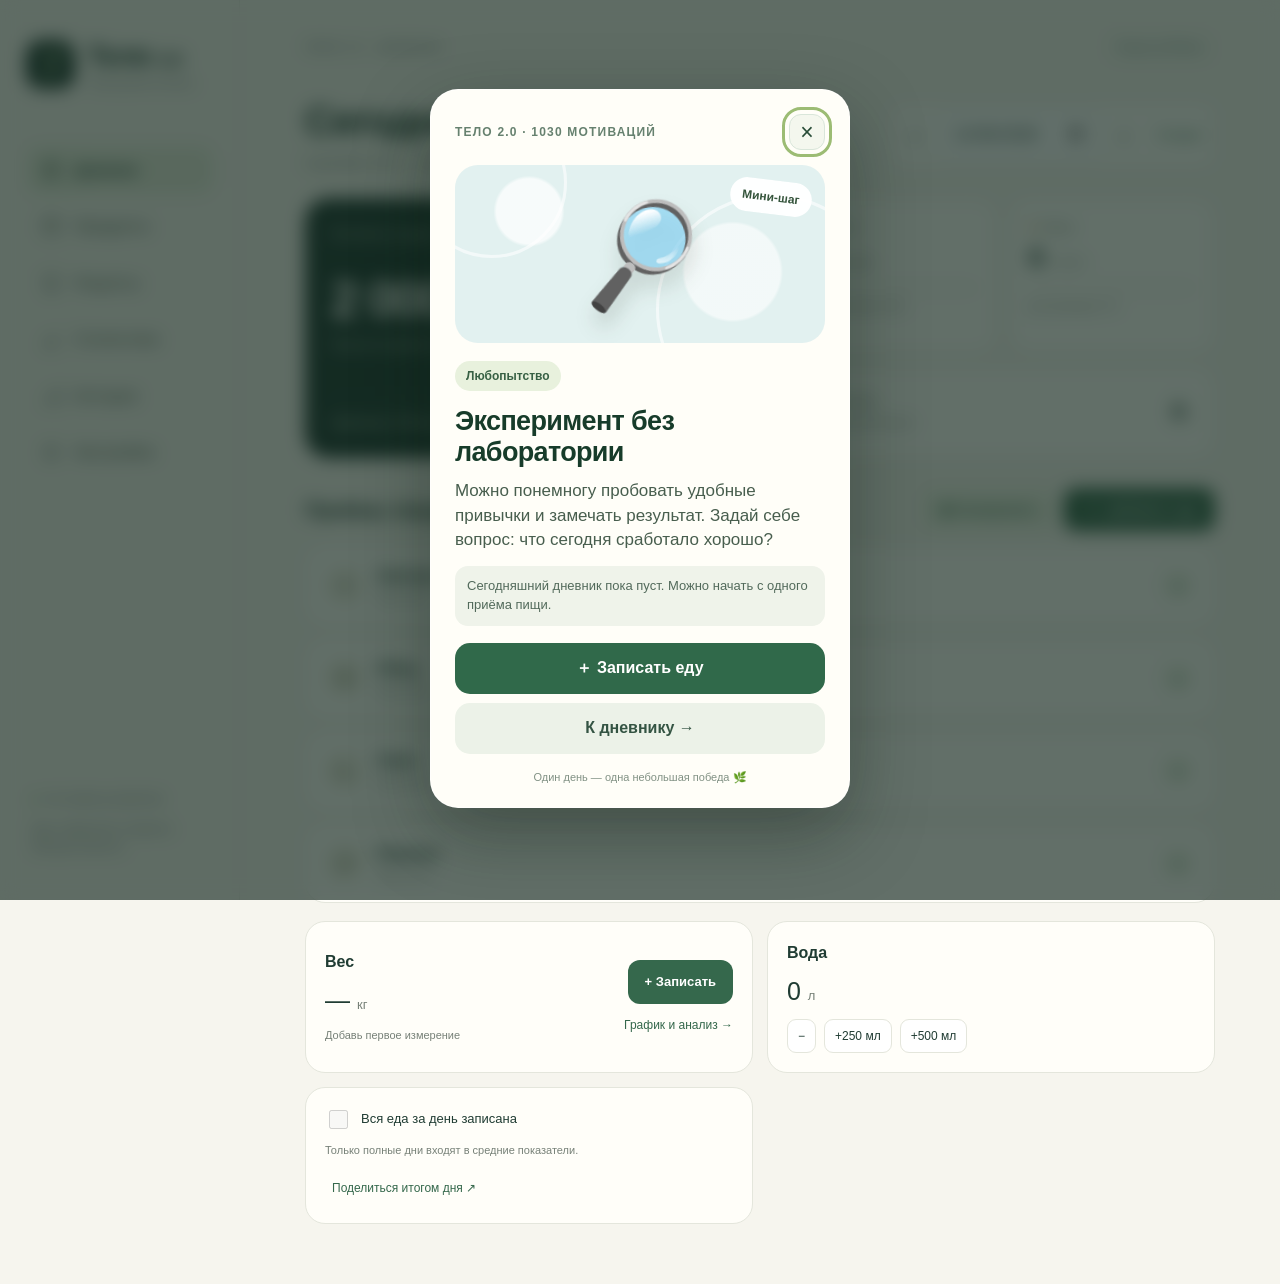
==== index.html @ 4a73838b "Telo: 1030 rotating motivational cards, persistent non-repeating shuffle, quick diary actions" ====
<!doctype html><html lang="ru"><head><meta charset="utf-8"><meta http-equiv="Content-Security-Policy" content="default-src 'self'; script-src 'self' 'unsafe-inline'; style-src 'self' 'unsafe-inline'; img-src 'self' data: blob:; connect-src 'self' https://world.openfoodfacts.org https://ru.openfoodfacts.org; form-action 'none'; media-src 'self' blob: mediastream:; worker-src 'self'; base-uri 'self'"><meta name="viewport" content="width=device-width,initial-scale=1,viewport-fit=cover"><meta name="apple-mobile-web-app-capable" content="yes"><meta name="apple-mobile-web-app-status-bar-style" content="default"><meta name="apple-mobile-web-app-title" content="Тело 2.0"><link rel="manifest" href="manifest.webmanifest"><meta name="theme-color" content="#f6f5ee"><meta name="description" content="Личный дневник питания: еда, калории и БЖУ. Данные хранятся на устройстве."><link rel="apple-touch-icon" href="icon-192.png"><link rel="icon" href="favicon.png"><style>:root{--bg:#f6f5ee;--paper:#fffef9;--ink:#203c33;--muted:#778178;--line:#e4e6dc;--green:#35684c;--lime:#d9edb3;--orange:#c38a49;--blue:#6697a5;--radius:24px}*{box-sizing:border-box}body{margin:0;background:var(--bg);color:var(--ink);font:15px/1.5 -apple-system,BlinkMacSystemFont,"Segoe UI",sans-serif;-webkit-font-smoothing:antialiased}button,input,select,textarea{font:inherit}button,a,input,select,textarea{-webkit-tap-highlight-color:transparent}button{cursor:pointer}button:disabled{opacity:.5;cursor:wait}button:focus-visible,a:focus-visible{outline:3px solid #9cbc74;outline-offset:4px}button{color:inherit}a{color:inherit}h1,h2,h3,p{margin:0}h1{font-size:40px;line-height:1.15;font-weight:650;letter-spacing:-1.5px}h2{font-size:23px;letter-spacing:-.5px}h3{font-size:16px;font-weight:600}.shell{max-width:1440px;margin:auto;display:grid;grid-template-columns:240px 1fr;min-height:100dvh}.sidebar{padding:40px 26px;position:sticky;top:0;height:100dvh;border-right:1px solid var(--line);display:flex;flex-direction:column}.brand{display:flex;gap:12px;text-decoration:none;font-size:29px;line-height:1.15;font-weight:700;letter-spacing:-1px;align-items:center}.brand-mark{height:49px;width:49px;background:var(--ink);color:var(--lime);border-radius:16px;display:grid;place-items:center;font:italic 38px Georgia}.brand-sub{display:block;font-size:10px;font-weight:400;letter-spacing:.2px;color:var(--muted);margin-top:5px}nav{display:flex;flex-direction:column;gap:8px;margin-top:56px}nav a{display:flex;align-items:center;gap:13px;padding:13px 15px;border-radius:13px;text-decoration:none;color:#69766a;font-weight:550}nav a.active{background:#e4ebd9;color:var(--ink)}svg{height:21px;width:21px;flex:none;fill:none;stroke:currentColor;stroke-width:1.7;stroke-linecap:round;stroke-linejoin:round}.side-note{margin-top:auto;color:var(--muted);font-size:12px;padding:24px 6px 4px}.side-note p{margin-top:12px}.local-dot{display:inline-block;width:6px;height:6px;background:#7ba263;border-radius:50%;margin-right:5px}main{padding:32px 48px 60px;min-width:0}.top{display:flex;justify-content:space-between;align-items:center;margin-bottom:35px}.eyebrow{font-size:10px;font-weight:700;letter-spacing:2px;color:var(--muted)}.pill{font-size:11px;border:1px solid #dce2d5;border-radius:20px;padding:6px 11px;color:var(--green)}.title-row{display:flex;justify-content:space-between;gap:20px;align-items:center;margin-bottom:26px}.subtitle{color:var(--muted);font-size:13px;margin-top:9px}.date-nav{display:flex;align-items:center;gap:6px;background:var(--paper);padding:5px;border:1px solid var(--line);border-radius:13px}.date-nav input{width:126px;border:0;background:none;padding:8px 0;font-size:13px;min-height:35px}.icon-button{border:0;background:none;height:38px;min-width:38px;border-radius:12px;display:inline-grid;place-items:center;font-size:25px}.icon-button:hover{background:#e9eddf}.dashboard{display:grid;grid-template-columns:1.1fr 1fr;gap:18px}.energy{border-radius:var(--radius);background:var(--ink);color:var(--paper);padding:26px;position:relative;overflow:hidden;min-height:260px;display:flex;flex-direction:column;justify-content:space-between}.energy-label{font-size:13px;color:#c6d3c0}.energy-inner{display:flex;align-items:center;justify-content:space-between;gap:12px}.energy-number{font-size:44px;letter-spacing:-2px;line-height:1.15;font-weight:600}.energy-number small{font-size:14px;letter-spacing:0;color:#c6d3c0}.energy-caption{font-size:12px;color:#c6d3c0;margin-top:7px}.ring{border-radius:50%;background:conic-gradient(var(--lime) var(--progress),#3d574a 0);width:122px;height:122px;display:grid;place-items:center;flex:none}.ring-inner{border-radius:50%;height:104px;width:104px;background:var(--ink);display:grid;place-content:center;text-align:center}.ring strong{font-size:24px;font-weight:500;letter-spacing:-1px}.ring small{font-size:10px;color:#c6d3c0}.energy-foot{border-top:1px solid #486051;padding-top:14px;margin-top:17px;font-size:12px;display:flex;justify-content:space-between;gap:10px;color:#dce6d2}.macros{display:grid;grid-template-columns:1fr 1fr;gap:12px}.macro{padding:19px 19px 15px;border:1px solid var(--line);background:var(--paper);border-radius:20px;min-width:0}.macro-label{display:flex;align-items:center;gap:7px;font-size:12px;color:var(--muted)}.dot{width:6px;height:6px;background:var(--green);border-radius:50%;display:inline-block}.fat .dot{background:var(--orange)}.carbs .dot{background:var(--blue)}.macro strong{font-size:28px;font-weight:550;line-height:1.6;letter-spacing:-1px}.macro strong small{font-size:13px;font-weight:400;letter-spacing:0;color:var(--muted)}.bar{height:4px;background:#eceee4;border-radius:6px;overflow:hidden;margin:5px 0 8px}.bar i{display:block;height:100%;background:var(--green);border-radius:6px}.fat .bar i{background:var(--orange)}.micro{font-size:11px;color:var(--muted);line-height:1.5}.carbs{display:flex;justify-content:space-between;align-items:center;grid-column:1/-1;padding:13px 20px}.carbs strong{font-size:23px}.section-head{display:flex;justify-content:space-between;align-items:center;gap:12px;margin:30px 0 14px}.section-head h2{font-size:21px}.primary,.secondary,.danger{border:0;border-radius:12px;padding:11px 17px;font-size:13px;min-height:44px;font-weight:600;display:inline-flex;align-items:center;justify-content:center;gap:7px;text-decoration:none}.primary{background:var(--green);color:white}.primary:hover{background:#285339}.secondary{background:#eaf0e0;color:var(--green)}.danger{background:#f9e7df;color:#954f3b}.text-button{background:none;border:0;color:var(--green);font-size:12px;padding:7px}.meals{display:grid;gap:12px}.meal{border:1px solid var(--line);background:var(--paper);border-radius:20px;overflow:hidden}.meal-head{display:flex;align-items:center;gap:13px;padding:18px 20px}.meal-icon{width:37px;height:37px;display:grid;place-items:center;background:#f1f0e5;border-radius:13px;color:#8a8d70}.meal-head p{font-size:11px;color:var(--muted);margin-top:2px}.meal-head .grow{flex:1}.meal-kcal{font-size:16px;font-weight:600}.meal-kcal small{font-size:10px;color:var(--muted);font-weight:400}.meal .icon-button{color:var(--green);background:#f0f4e8;height:32px;min-width:32px;font-size:22px}.entry{border:0;border-top:1px solid #eff0e9;padding:13px 20px;width:100%;background:none;text-align:left;display:flex;gap:12px;align-items:center}.entry:hover{background:#f7f8f1}.entry img{width:42px;height:42px;object-fit:cover;border-radius:11px}.entry-title{font-size:13px;line-height:1.35}.entry-info{font-size:11px;color:var(--muted);margin-top:4px}.entry-values{margin-left:auto;text-align:right;white-space:nowrap;font-size:14px}.entry-values small{display:block;font-size:10px;color:var(--muted)}.bottom-grid{display:grid;grid-template-columns:1fr 1fr;gap:14px;margin-top:18px}.small-card{border:1px solid var(--line);padding:19px;border-radius:20px;background:var(--paper)}.water-num{font-size:25px;margin:8px 0}.water-controls{display:flex;gap:8px}.water-controls button{border:1px solid var(--line);border-radius:9px;background:white;padding:7px 10px;font-size:12px}.check{display:flex;align-items:center;gap:10px;cursor:pointer;font-size:13px}.check input{accent-color:var(--green);width:19px;height:19px;flex:none}.complete-card p{margin:10px 0 14px}.note{font-size:12px;color:var(--muted);margin:16px 0;line-height:1.65}.notice{border-radius:15px;background:#e9eddf;padding:15px 18px;font-size:12px;line-height:1.65;margin:18px 0;color:#53654d}.empty{text-align:center;padding:35px 18px;color:var(--muted)}.empty svg{height:36px;width:36px;color:#a9b59d;margin-bottom:10px}.empty h3{color:var(--ink);margin-bottom:5px}.empty p{font-size:12px;margin-bottom:14px}.toolbar{display:flex;gap:10px;flex-wrap:wrap;margin:20px 0}.search{flex:1;min-width:140px}.food-grid{display:grid;grid-template-columns:repeat(2,1fr);gap:12px}.food-card{background:var(--paper);border:1px solid var(--line);border-radius:19px;padding:18px;display:flex;flex-direction:column;gap:8px}.food-card .food-data{font-size:12px;color:var(--muted)}.food-card .food-actions{display:flex;justify-content:space-between;gap:7px;margin-top:auto;padding-top:5px}.food-card h3{font-size:15px}.badge{font-size:10px;color:#8a7454}.settings-grid{display:grid;grid-template-columns:1fr 1fr;gap:18px}.settings-grid .small-card{padding:23px}.settings-grid h2{font-size:19px;margin-bottom:12px}label.field{display:block;font-size:12px;color:#536556;margin-bottom:14px}input:not([type=checkbox]),select,textarea{width:100%;background:white;border:1px solid #dce0d3;border-radius:11px;color:var(--ink);padding:12px;min-height:46px;outline:none;font-size:16px}input:focus,textarea:focus,select:focus{border-color:#668e5d;box-shadow:0 0 0 2px #dfe9d1}textarea{resize:vertical;min-height:75px}label.field span{display:block;margin-bottom:6px}dialog{border:0;padding:0;border-radius:25px;width:min(530px,calc(100% - 24px));max-height:90dvh;background:var(--bg);color:var(--ink);box-shadow:0 18px 100px #10241640}dialog::backdrop{background:#172e245c;backdrop-filter:blur(3px)}.dialog-head{display:flex;justify-content:space-between;align-items:center;position:sticky;top:0;background:var(--bg);z-index:3;padding:20px 23px 12px;border-bottom:1px solid var(--line)}.dialog-head h2{font-size:21px}#dialog-body{padding:22px 23px 25px}.form-grid{display:grid;grid-template-columns:1fr 1fr;gap:0 12px}.form-grid .full{grid-column:1/-1}.macro-inputs{display:grid;grid-template-columns:repeat(4,1fr);gap:8px}.macro-inputs input{padding:10px 8px}.mode-switch{display:flex;border:1px solid var(--line);border-radius:11px;overflow:hidden;margin-bottom:17px}.mode-switch button{width:50%;background:var(--paper);border:0;font-size:12px;padding:11px}.mode-switch button.active{background:#e0eacb;font-weight:600}.form-actions{display:flex;gap:9px;margin-top:20px}.form-actions .primary{flex:1}.photo-preview{width:100%;max-height:170px;object-fit:cover;border-radius:13px;margin-bottom:12px}.photo-control{display:flex;align-items:center;gap:10px;margin:14px 0}.file-label{cursor:pointer}.file-label input{position:absolute;width:1px;height:1px;overflow:hidden;opacity:0}.portion-summary{background:#e7eddb;border-radius:12px;padding:13px;font-size:12px;margin-bottom:15px}.error{color:#a64633;font-size:13px;margin:12px 0}.warning{position:sticky;top:0;padding:12px 20px;color:#813e2f;background:#ffe7d8;z-index:30;font-size:13px}.history-list{display:grid;gap:10px;margin-top:20px}.history-row{display:flex;align-items:center;justify-content:space-between;gap:12px;border:1px solid var(--line);border-radius:17px;background:var(--paper);padding:18px;text-align:left}.history-row span{font-size:12px;color:var(--muted)}.history-row strong{font-size:16px;display:block}.history-row .right{text-align:right}.stats-grid{display:grid;grid-template-columns:repeat(3,1fr);gap:10px;margin:16px 0}.stat{background:var(--paper);border:1px solid var(--line);border-radius:17px;padding:18px}.stat strong{display:block;font-size:27px;font-weight:550}.stat span{font-size:11px;color:var(--muted)}.week-chart{display:flex;gap:12px;align-items:flex-end;height:145px;margin:20px 0 8px;border-bottom:1px solid var(--line);padding:0 4px 5px}.chart-col{flex:1;display:flex;flex-direction:column;align-items:center;justify-content:flex-end;height:100%;font-size:10px;color:var(--muted);gap:4px}.chart-bar{width:100%;max-width:44px;background:#bccd9f;border-radius:6px 6px 0 0;min-height:2px}.chart-bar.partial{background:repeating-linear-gradient(135deg,#dbe2cf,#dbe2cf 5px,#eef1e5 5px,#eef1e5 10px)}.ingredient{padding:12px;background:#fffef9;border:1px solid var(--line);border-radius:12px;display:flex;align-items:center;justify-content:space-between;font-size:13px;margin-bottom:8px}.ingredient small{color:var(--muted);display:block}.recipe-total{font-size:13px;padding:14px 0}.install-steps{padding-left:20px;color:#60705f;font-size:13px}.install-steps li{padding:5px 0}#toast{position:fixed;bottom:30px;left:50%;transform:translate(-50%,20px);background:var(--ink);color:white;padding:12px 20px;border-radius:12px;box-shadow:0 6px 20px #203c3322;opacity:0;pointer-events:none;transition:.2s;z-index:100;font-size:13px;max-width:90vw;text-align:center}#toast.visible{opacity:1;transform:translate(-50%,0)}.loading{padding:50px;text-align:center;color:var(--muted)}.stack{display:flex;flex-direction:column;gap:10px}.report-text{min-height:250px;font-size:13px;line-height:1.5}.source-link{font-size:12px}.full-width{width:100%}[hidden]{display:none!important}
@media(min-width:1250px){main{padding-right:65px;padding-left:65px}.energy-number{font-size:50px}.ring{width:135px;height:135px}.ring-inner{width:117px;height:117px}}
@media(max-width:1000px){.shell{grid-template-columns:180px 1fr}.sidebar{padding:30px 15px}.brand{font-size:25px}.brand-mark{width:40px;height:43px}.brand-sub{font-size:8px}main{padding:28px 25px 45px}.energy{padding:21px}.energy-number{font-size:37px}.ring{width:100px;height:100px}.ring-inner{width:84px;height:84px}.ring strong{font-size:21px}.macro{padding:17px 13px}.dashboard{gap:12px}}
@media(max-width:700px){.shell{display:block}.sidebar{padding:0;height:auto;position:static;border:0}.brand,.side-note{display:none}nav{position:fixed;bottom:0;left:0;right:0;margin:0;padding:8px 9px calc(9px + env(safe-area-inset-bottom));background:#fffef9f5;border-top:1px solid #e4e6dc;backdrop-filter:blur(20px);flex-direction:row;justify-content:space-around;gap:2px;z-index:20}nav a{padding:6px 11px;flex-direction:column;gap:3px;font-size:9px;border-radius:12px;min-width:57px}nav a svg{width:22px;height:22px}main{padding:calc(22px + env(safe-area-inset-top)) 20px calc(105px + env(safe-area-inset-bottom))}.top{margin-bottom:25px}.eyebrow{font-size:9px;letter-spacing:1.6px}.pill{font-size:10px;padding:5px 9px}h1{font-size:33px;letter-spacing:-1.2px}.title-row{align-items:flex-start;gap:15px;flex-direction:column;margin-bottom:19px}.title-row .date-nav{align-self:stretch;justify-content:space-between;padding:3px 6px}.date-nav input{width:140px;padding:7px 5px;text-align:center;min-height:32px;font-size:13px}.date-nav .icon-button{height:31px;min-width:37px}.subtitle{font-size:12px;margin-top:6px}.dashboard{grid-template-columns:1fr;gap:12px}.energy{min-height:224px;padding:23px}.energy-number{font-size:48px}.energy-inner{margin-top:9px}.ring{height:116px;width:116px}.ring-inner{height:100px;width:100px}.ring strong{font-size:24px}.energy-foot{margin-top:14px;padding-top:11px;font-size:11px}.macros{gap:10px}.macro{border-radius:17px;padding:14px 16px}.macro strong{font-size:28px;line-height:1.45}.macro-label{font-size:12px}.carbs{padding:10px 16px}.carbs strong{font-size:20px}.section-head{margin-top:25px}.section-head h2{font-size:21px}.section-head .primary{font-size:12px;padding:10px 13px;min-height:40px}.meal-head{padding:16px}.entry{padding:12px 16px}.entry-title{font-size:12px}.entry-info{font-size:10px}.bottom-grid{grid-template-columns:1fr}.small-card{padding:18px}.water-card{display:flex;align-items:center;justify-content:space-between;gap:12px}.water-card h3{font-size:14px}.water-num{font-size:22px;margin:3px 0 0}.food-grid{grid-template-columns:1fr}.toolbar .primary{padding:11px 14px}.settings-grid{grid-template-columns:1fr}.stats-grid{gap:8px}.stat{padding:13px 10px}.stat strong{font-size:23px}.stat span{font-size:10px}dialog{max-height:92dvh;border-radius:23px;width:calc(100% - 16px)}#dialog-body{padding:20px 18px 24px}.dialog-head{padding:16px 18px 11px}.macro-inputs{gap:6px}.macro-inputs label{font-size:11px}#toast{bottom:calc(90px + env(safe-area-inset-bottom));width:max-content;max-width:90vw}.history-row{padding:15px}.history-row strong{font-size:15px}}
@media(prefers-reduced-motion:reduce){*{transition:none!important}}

.settings-grid button{max-width:100%}@media(min-width:700px){.ai-actions{grid-template-columns:1fr 1fr}.ai-actions button:last-child{grid-column:1 / -1}}

.scanner-buttons{display:grid;grid-template-columns:1fr;gap:9px;margin:12px 0}.scanner-buttons button{min-height:48px;width:100%;justify-content:center}@media(min-width:650px){.scanner-buttons{grid-template-columns:1fr 1fr}}#barcode-result{margin:14px 0 6px;overflow-wrap:anywhere}#barcode-result .food-grid{margin-top:9px}#barcode-input{min-width:0;flex:1}.food-card .food-data{overflow-wrap:anywhere}
.scanner-help{margin:14px 0 18px;padding:13px 16px;border-radius:13px;background:#edf0e7;color:var(--text)}.scanner-help summary{cursor:pointer;font-weight:600}.scanner-help ol{padding-left:22px}.scanner-help li{padding-top:10px}.scanner-help .micro{padding-top:12px}.scan-product{border:1px solid #d7dfcf;border-radius:17px;background:#f4f6ed;padding:15px 17px;margin-bottom:18px}.scan-product h3{font-size:21px;line-height:1.3;margin:7px 0}.scan-product p{margin:5px 0 0}.scan-confirm-label{font-size:12px;font-weight:600;color:#597062;margin-bottom:7px}.scan-nutrition{padding:12px 0 3px}.scan-nutrition strong{font-size:17px;line-height:1.5;display:block}.scan-result-total{background:#e1ebd8;padding:16px;border-radius:15px;margin:17px 0}.scan-result-total strong{font-size:21px}.scan-confirm-actions{display:flex;gap:10px}.scan-confirm-actions button{flex:1}.scan-correct{margin-top:16px;width:100%;text-align:center}.scan-confirm-actions{position:sticky;bottom:0;z-index:2;background:var(--bg);padding:9px 0 12px;border-top:1px solid var(--line)}@media(max-width:400px){.scan-confirm-actions{flex-direction:column}} .dish-lookup{background:#eef1e9;border:1px solid #d8e0d2;border-radius:16px;padding:12px 12px 14px;margin:14px 0 18px}.dish-lookup-controls{display:grid;grid-template-columns:1fr 128px;gap:9px}.dish-lookup-controls button{font-size:13px;min-height:46px;white-space:normal}.dish-list-title{font-weight:700;margin:14px 0 8px}.dish-pick{width:100%;text-align:left;background:#fff;border:1px solid #dce1d5;border-radius:11px;padding:11px 12px;display:flex;align-items:center;justify-content:space-between;gap:8px;margin:7px 0}.dish-pick span{display:flex;flex-direction:column;gap:3px;min-width:0}.dish-pick strong{font-size:14px}.dish-pick small{font-size:12px;color:#375f4a}.dish-pick em{font-size:11px;color:#718177;font-style:normal}.dish-pick b{font-size:21px;font-weight:400}.dish-selected{padding:12px;margin-top:11px;border-radius:10px;background:#dcebd2;font-size:13px;color:#275e42}@media(max-width:410px){.dish-lookup-controls{grid-template-columns:1fr}.dish-lookup-controls button{width:100%}} 
/* Вкладка статистики v2.0 */
.stats-controls{display:flex;gap:7px;margin:0 0 17px;background:#e8ece4;padding:6px;border-radius:14px;width:max-content;max-width:100%}.stats-controls button{border:0;background:transparent;color:#586e60;padding:9px 15px;border-radius:9px;font-weight:600}.stats-controls button.selected{color:#205238;background:white;box-shadow:0 1px 4px #162d1b16}
.stat-section{margin-bottom:20px;padding:22px}.section-title{display:flex;align-items:start;justify-content:space-between;gap:10px;margin-bottom:15px}.section-title h2{margin:0;font-size:23px}.section-title .primary{min-height:42px;white-space:nowrap;padding:10px 15px}.stat-section h2{margin:0 0 4px}.stat-section h3{font-size:16px;margin:16px 0 8px}
.weight-stat-row{display:grid;grid-template-columns:repeat(3,minmax(0,1fr));gap:9px;margin-bottom:10px}.stat-card{border-radius:13px;background:#f0f3eb;padding:14px 13px;min-width:0;display:flex;flex-direction:column;gap:5px}.stat-card>span{color:#65776a;font-size:12px}.stat-card strong{font-size:24px;line-height:1.15;color:#244836;white-space:nowrap}.stat-card strong small{font-size:12px;font-weight:500}.stat-card>small{font-size:11px;color:#697a70;line-height:1.4}
.weight-chart{display:block;width:100%;height:auto;max-height:300px}.no-stats{padding:40px 10px;text-align:center;border-radius:15px;background:#f2f4ed;color:#718075;font-size:14px}.stats-actions{display:flex;justify-content:end;margin:10px 0 4px}.stats-actions button{font-size:13px}.weight-log{margin-top:17px;padding-top:12px;border-top:1px solid var(--line)}.weight-log h3{margin:5px 0 9px}.weight-row{display:flex;align-items:center;justify-content:space-between;width:100%;border:0;border-bottom:1px solid var(--line);background:transparent;padding:11px 3px;text-align:left;color:var(--ink);gap:12px}.weight-row span:first-child{display:flex;flex-direction:column;font-size:13px}.weight-row small{font-size:11px;color:#768478}.weight-row strong{font-size:15px;white-space:nowrap}.weight-row strong span{font-size:24px;vertical-align:middle;color:#91a393}
.nutrition-bars{margin-top:17px}.bar-chart-body{position:relative;display:flex;align-items:stretch;height:160px;gap:3px;border-bottom:1px solid #bbcabe;background:repeating-linear-gradient(to top,transparent 0,transparent calc(25% - 1px),#dee7dc calc(25% - 1px),#dee7dc 25%);padding:0 2px}.nutrition-day{height:100%;flex:1;display:flex;flex-direction:column;justify-content:end;min-width:0}.nutrition-bar{width:100%;border-radius:4px 4px 0 0;background:#4d9870;position:relative;z-index:1}.nutrition-bar.not-complete{background:repeating-linear-gradient(135deg,#b0ceb9,#b0ceb9 5px,#d2e3d4 5px,#d2e3d4 9px)}.goal-rule{position:absolute;left:0;right:0;height:2px;background:#bd985b;pointer-events:none;z-index:2}.goal-rule span{font-size:10px;background:#fffef9;color:#846335;position:absolute;right:0;bottom:3px;padding:0 2px}.bar-chart-dates{display:flex;justify-content:space-between;color:#7e8c82;font-size:11px;padding-top:6px}.stat-note{margin:12px 0 0}
.macro-tiles{display:grid;grid-template-columns:repeat(3,minmax(0,1fr));gap:9px}.macro-tile{display:flex;flex-direction:column;gap:4px;text-align:left;border:1px solid #dce6dc;padding:12px;background:#f2f4ee;border-radius:13px;color:var(--ink);min-width:0}.macro-tile.selected{border-color:#35684c;background:#e2eddf;box-shadow:inset 0 0 0 1px #35684c}.macro-tile span{font-size:13px}.macro-tile strong{font-size:22px;white-space:nowrap}.macro-tile strong small{font-size:11px}.macro-tile>small{font-size:11px;color:#6d7b70}.stat-subhead{margin-top:21px!important}.analysis-list{display:grid;gap:9px;margin:14px 0}.analysis-list p{background:#f1f4ed;padding:13px 14px;border-radius:12px;margin:0;font-size:13px;line-height:1.55}
.weight-quick{display:flex;align-items:center;justify-content:space-between;gap:15px}.weight-quick-actions{display:flex;flex-direction:column;gap:12px;align-items:flex-end}.weight-quick-actions a{font-size:12px;color:#35684c;text-decoration:none}.weight-quick .water-num{white-space:nowrap}
@media(max-width:520px){.stats-controls{width:100%;}.stats-controls button{flex:1;padding:9px 7px;font-size:13px}.stat-section{padding:15px}.section-title h2{font-size:21px}.section-title .primary{font-size:12px;padding:8px 10px}.weight-stat-row{gap:5px}.stat-card{padding:9px 7px}.stat-card strong{font-size:18px}.stat-card>span{font-size:10px}.stat-card>small{font-size:10px}.macro-tiles{gap:5px}.macro-tile{padding:9px 6px}.macro-tile span{font-size:11px}.macro-tile strong{font-size:17px}.weight-quick{flex-wrap:wrap}}

.quick-actions{display:flex;gap:8px;flex-wrap:wrap;align-items:center}
.quick-actions .secondary,.quick-actions .primary{min-height:43px}
.mean-rule{position:absolute;left:0;right:0;height:0;border-top:2px dashed #27879b;z-index:4;pointer-events:none}
.mean-rule span{position:absolute;right:2px;top:-26px;background:#f5faf7;color:#267486;font-size:10px;border-radius:4px;padding:2px 4px;white-space:nowrap}
@media(max-width:720px){.quick-actions{width:100%;justify-content:stretch}.quick-actions button{flex:1;justify-content:center;font-size:13px}}
/* Быстрый поиск непосредственно в форме добавления */
.dish-lookup{margin:-5px 0 15px;padding:9px 10px 12px;background:#f4f6ef}
.dish-pick{margin:4px 0;padding:10px 12px}
.dish-lookup-controls{display:flex;gap:8px;flex-wrap:wrap;margin-top:10px}
.dish-lookup-controls button{flex:1;min-width:135px;font-size:13px}
.dish-list-title{margin:5px 0 8px;font-weight:650}
@media (max-width:420px){.dish-lookup-controls{display:grid;grid-template-columns:1fr 1fr}.dish-lookup-controls button{min-width:0}}

/* Порция 2.5: встроенное сканирование EAN-8/13 через камеру, без Команд */
#porcia-camera-overlay{position:fixed;inset:0;background:#0e1716;z-index:100000;display:flex;flex-direction:column;overflow-y:auto;color:#fff;padding:env(safe-area-inset-top,14px) 18px max(24px,env(safe-area-inset-bottom,14px));box-sizing:border-box}
#porcia-camera-overlay *{box-sizing:border-box}
#porcia-camera-overlay header{display:flex;align-items:center;justify-content:space-between;gap:12px;padding:26px 0 14px}
#porcia-camera-overlay h2{font-size:23px;color:#fff;margin:0;line-height:1.3}
#porcia-camera-overlay button{font-size:17px;min-height:46px;cursor:pointer;border-radius:12px;padding:9px 14px}
#porcia-camera-overlay .close-camera{background:#33413c;border:1px solid #506159;color:#fff}
#porcia-camera-overlay .camera-viewport{position:relative;height:min(60vh,540px);min-height:310px;border-radius:18px;background:#050909;overflow:hidden;display:flex;align-items:center;justify-content:center}
#porcia-camera-overlay video{display:block;object-fit:contain;width:100%;height:100%;background:#050909}
#porcia-camera-overlay .camera-guide{position:absolute;left:4%;right:4%;top:5%;bottom:5%;pointer-events:none;border:0;border-radius:18px;box-shadow:inset 0 0 0 2px #a8e7ba88}
#porcia-camera-overlay .camera-guide:after{display:none}
#porcia-camera-overlay .camera-active-tag{position:absolute;left:12px;right:12px;bottom:12px;border-radius:10px;padding:8px 10px;text-align:center;background:#071a16ba;color:#d7f6df;font-size:12px;pointer-events:none}
#porcia-camera-overlay .camera-tools{display:flex;gap:14px;align-items:center;flex-wrap:wrap;margin:12px 0 2px}
#porcia-camera-overlay .camera-tools[hidden],#porcia-camera-overlay .camera-tools [hidden]{display:none!important}
#porcia-camera-overlay .camera-tools button{border:1px solid #648675;background:#2d4738;color:#fff;min-height:40px;font-size:14px}
#porcia-camera-overlay .camera-tools label{display:flex;flex:1;align-items:center;gap:8px;font-size:14px}
#porcia-camera-overlay .camera-tools input{flex:1;min-width:80px;accent-color:#c9e4a8}
#porcia-camera-overlay .camera-status{font-size:16px;line-height:1.5;color:#e0eee7;margin:16px 0 12px}
#porcia-camera-overlay .camera-hint{font-size:14px;line-height:1.5;color:#b6c6be;margin:0 0 18px}
#porcia-camera-overlay .camera-fallback{display:flex;gap:10px;align-items:center;flex-wrap:wrap}
#porcia-camera-overlay .camera-fallback input{min-width:155px;flex:1;background:white!important;color:#1c4035!important;font-size:18px;border:0;border-radius:10px;padding:12px}
#porcia-camera-overlay .camera-fallback button{background:#ddecce;color:#123b2b;border:0}
#porcia-camera-overlay .camera-error{color:#ffe5a8;font-weight:600}

/* Тело 2.0 — приветствие при открытии; независимый от дневника слой. */
#telo-motivation{position:fixed;inset:0;z-index:80000;display:grid;place-items:center;padding:max(18px,env(safe-area-inset-top)) 18px max(20px,env(safe-area-inset-bottom));background:rgba(15,34,27,.65);backdrop-filter:blur(9px);-webkit-backdrop-filter:blur(9px);overflow-y:auto}
#telo-motivation *{box-sizing:border-box}
#telo-motivation .tm-panel{--tm-glow:#ecf7dd;width:min(100%,420px);max-height:min(780px,96dvh);overflow:auto;position:relative;background:#fffef8;color:#1d3c2e;border-radius:28px;padding:24px 24px 22px;box-shadow:0 26px 75px #07180d5c;border:1px solid #ffffffab}
#telo-motivation .tm-top{display:flex;align-items:center;justify-content:space-between;gap:8px}
#telo-motivation .tm-eyebrow{font-weight:800;font-size:12px;letter-spacing:.1em;text-transform:uppercase;color:#66816f}
#telo-motivation .tm-dismiss{appearance:none;border:1px solid #d9e6da;background:#f4f7ee;color:#284c37;width:36px;height:36px;border-radius:12px;font-size:23px;line-height:1;cursor:pointer;padding:0}
#telo-motivation .tm-art{height:178px;margin:15px 0 18px;border-radius:23px;display:flex;align-items:center;justify-content:center;position:relative;overflow:hidden;background:radial-gradient(circle at 20% 26%,#ffffffb9 0 10%,transparent 11%),radial-gradient(circle at 75% 60%,#ffffff94 0 16%,transparent 17%),var(--tm-glow)}
#telo-motivation .tm-art::before,#telo-motivation .tm-art::after{content:'';position:absolute;width:145px;height:145px;border:3px solid #ffffff9c;border-radius:50%;left:-39px;top:-58px}
#telo-motivation .tm-art::after{left:auto;top:auto;right:-62px;bottom:-82px;width:225px;height:225px}
#telo-motivation .tm-emoji{font-size:98px;line-height:1;filter:drop-shadow(0 14px 10px #25331c2a);transform:rotate(-7deg);z-index:1}
#telo-motivation .tm-sticker{z-index:2;position:absolute;right:13px;top:15px;border:1px solid #ffffff91;background:#fffffff0;border-radius:99px;padding:7px 11px;color:#34543b;font-size:12px;font-weight:800;transform:rotate(7deg)}
#telo-motivation .tm-category{display:inline-flex;background:#e8f1dd;color:#376044;border-radius:999px;font-size:12px;font-weight:800;padding:6px 11px}
#telo-motivation h2{font-size:27px;line-height:1.13;letter-spacing:-.65px;margin:15px 0 12px;color:#173c2a}
#telo-motivation .tm-message{font-size:17px;line-height:1.45;color:#485e4e;margin:0 0 13px}
#telo-motivation .tm-context{font-size:13px;line-height:1.45;background:#eff3ea;border-radius:13px;padding:11px 12px;margin:0 0 17px;color:#526a5b}
#telo-motivation .tm-actions{display:grid;grid-template-columns:1fr;gap:9px}
#telo-motivation .tm-action{display:flex;align-items:center;justify-content:center;width:100%;min-height:51px;padding:10px 14px;border-radius:15px;border:0;font:inherit;font-size:16px;font-weight:800;cursor:pointer}
#telo-motivation .tm-action-main{background:#30694a;color:white}
#telo-motivation .tm-action-secondary{background:#ecf2e8;color:#345443}
#telo-motivation .tm-footer{font-size:11px;color:#819184;text-align:center;margin:15px 0 0}
@media(max-height:670px){#telo-motivation{place-items:start center}#telo-motivation .tm-art{height:105px;margin:8px 0 9px}#telo-motivation .tm-emoji{font-size:63px}#telo-motivation h2{font-size:23px;margin:8px 0}#telo-motivation .tm-panel{padding:18px}}
@media(prefers-reduced-motion:no-preference){#telo-motivation .tm-panel{animation:tm-enter .33s cubic-bezier(.25,.9,.35,1) both}@keyframes tm-enter{from{opacity:.35;transform:translateY(18px) scale(.96)}to{opacity:1;transform:translateY(0) scale(1)}}}
</style><title>Тело 2.0 — питание и вес</title></head><body>
<div id="storage-warning" class="warning" hidden></div>
<div class="shell"><aside class="sidebar"><a class="brand" href="#diary" aria-label="Тело 2.0, дневник"><span class="brand-mark">Т</span><span>Тело <span style="font-size:.65em;vertical-align:baseline">2.0</span><span class="brand-sub">Твой дневник питания</span></span></a><nav id="nav" aria-label="Разделы"></nav><div class="side-note"><span class="local-dot"></span> На твоём устройстве<p>Еда, привычки и немного<br>больше ясности.</p></div></aside>
<main><header class="top"><span class="eyebrow">ТЕЛО 2.0 · ДНЕВНИК</span><span class="pill" id="connection">Локальные записи</span></header><div id="screen"><div class="loading">Тело 2.0 · загружаем записи с iPhone…</div></div></main></div>
<dialog id="editor"><div class="dialog-head"><h2 id="dialog-title">Добавить еду</h2><button class="icon-button" id="close-dialog" aria-label="Закрыть">×</button></div><div id="dialog-body"></div></dialog><div id="toast" role="status" aria-live="polite"></div>
<script>(function(){
'use strict';
window.__porciaError=null;
window.__porciaShowError=message=>{
 window.__porciaError=String(message);
 const box=document.getElementById('storage-warning');
 if(box){box.hidden=false;box.textContent='Тело 2.0: '+message+' · Закрой окно и отправь снимок ошибки.';}
};
window.addEventListener('error',e=>window.__porciaShowError(e.message||'Ошибка интерфейса'));
window.addEventListener('unhandledrejection',e=>window.__porciaShowError(String(e.reason&&e.reason.message||e.reason||'Ошибка интерфейса')));
const pending=new Map(),queue=[];let serial=0;
window.__porciaWake=null;
window.__porciaQueue=queue;
window.porciaCall=(action,payload={})=>new Promise((resolve,reject)=>{
 const id=++serial;pending.set(id,{resolve,reject});queue.push({id,action,payload});
 if(window.__porciaWake){const wake=window.__porciaWake;window.__porciaWake=null;wake(queue.shift());}
});
window.__porciaReceive=msg=>{const p=pending.get(msg.id);if(!p)return;pending.delete(msg.id);if(msg.ok)p.resolve(msg.value);else p.reject(Error(msg.error||'Не удалось выполнить действие'));};
})();
</script><script src="vendor/zxing.min.js"></script><script src="pwa-bridge.js"></script><script src="motivation-bank.js"></script><script>(function(root){
'use strict';
const KEYS=['kcal','protein','fat','carbs'];
const dateKey=(date=new Date())=>new Intl.DateTimeFormat('sv-SE',{timeZone:'Europe/Moscow',year:'numeric',month:'2-digit',day:'2-digit'}).format(date);
function validDate(s){if(typeof s!=='string'||!/^\d{4}-\d{2}-\d{2}$/.test(s))return false;const d=new Date(s+'T12:00:00Z');return !isNaN(d)&&d.toISOString().slice(0,10)===s;}
const shiftDate=(s,n)=>{const d=new Date(s+'T12:00:00Z');d.setUTCDate(d.getUTCDate()+n);return d.toISOString().slice(0,10);};
const num=v=>Number(String(v).trim().replace(',','.'));
function positive(v,max=100000){return typeof v==='number'&&Number.isFinite(v)&&v>=0&&v<=max;}
function nutrients(obj){return KEYS.every(k=>positive(obj[k]));}
function total(entries){return entries.reduce((a,e)=>{KEYS.forEach(k=>a[k]+=e[k]);return a;},{kcal:0,protein:0,fat:0,carbs:0});}
function portion(food,grams){if(!positive(grams,10000)||grams===0||!nutrients(food))throw Error('Проверь массу и КБЖУ');return Object.fromEntries(KEYS.map(k=>[k,food[k]*grams/100]));}
function remainder(t,g){return {kcal:g.kcal-t.kcal,protein:Math.max(0,g.protein-t.protein),fat:Math.max(0,g.fat-t.fat)};}
function recipeValue(items,yieldGrams){if(!items.length||!positive(yieldGrams,100000)||yieldGrams===0)throw Error('Добавь ингредиенты и массу готового блюда');const t=total(items.map(x=>portion(x,x.grams)));return Object.fromEntries(KEYS.map(k=>[k,t[k]*100/yieldGrams]));}
const uid=()=>globalThis.crypto?.randomUUID?.()||Date.now().toString(36)+Math.random().toString(36).slice(2);
function initial(){return {schema:1,goals:{kcal:2000,protein:100,fat:70},entries:[],days:{},foods:[
{id:'f1',name:'Куриная грудка, готовая',kcal:165,protein:31,fat:3.6,carbs:0,note:'Без кожи и добавленного масла; справочная оценка',estimated:true},
{id:'f2',name:'Творог 5%',kcal:121,protein:17,fat:5,carbs:2,note:'Сверь со своей упаковкой',estimated:true},
{id:'f3',name:'Овсяные хлопья, сухие',kcal:370,protein:13,fat:7,carbs:62,note:'Масса до приготовления; справочная оценка',estimated:true},
{id:'f4',name:'Яйцо, съедобная часть',kcal:143,protein:12.6,fat:9.5,carbs:0.7,note:'Среднее яйцо около 50 г без скорлупы',estimated:true},
{id:'f5',name:'Растительное масло',kcal:900,protein:0,fat:100,carbs:0,note:'Учитывай масло отдельно от блюда',estimated:true}
],recipes:[],weights:[]};}
function validate(s){
if(s?.revision!==undefined&&(!Number.isSafeInteger(s.revision)||s.revision<0))throw Error('Неверная версия данных');
if(!s||s.schema!==1||!s.goals||!positive(s.goals.kcal,10000)||s.goals.kcal<1||!positive(s.goals.protein,1000)||!positive(s.goals.fat,1000))throw Error('Некорректные цели в файле');
if(s.weights!==undefined){if(!Array.isArray(s.weights)||s.weights.length>3000)throw Error('Некорректные записи веса');const d=new Set();for(const w of s.weights){if(!w||!validDate(w.date)||!positive(w.kg,500)||w.kg<20||typeof(w.note||'')!=='string'||String(w.note||'').length>500||d.has(w.date))throw Error('Некорректное измерение веса');d.add(w.date);}}
if(s.goals.weight!==undefined&&s.goals.weight!==null&&(!positive(s.goals.weight,500)||s.goals.weight<20))throw Error('Некорректная цель веса');
if(s.goals.carbs!==undefined&&s.goals.carbs!==null&&(!positive(s.goals.carbs,1000)))throw Error('Некорректная цель углеводов');
if(!Array.isArray(s.entries)||s.entries.length>20000||!Array.isArray(s.foods)||s.foods.length>2000||!Array.isArray(s.recipes)||s.recipes.length>1000||!s.days||typeof s.days!=='object'||Array.isArray(s.days))throw Error('Неверный формат резервной копии');
const str=(v,max)=>typeof v==='string'&&v.length<=max;
for(const list of [s.entries,s.foods,s.recipes]){const ids=new Set();for(const x of list){if(!x||!str(x.id,100)||ids.has(x.id)||!str(x.name,200)||!x.name.trim()||!nutrients(x)||!str(x.note||'',3000)||typeof x.estimated!=='boolean')throw Error('Повреждённая запись');ids.add(x.id);}}
for(const e of s.entries){if(!validDate(e.date)||!['Завтрак','Обед','Ужин','Перекус'].includes(e.meal)||(e.grams!==null&&(!positive(e.grams,10000)||e.grams===0))||(e.photo!==null&&(!str(e.photo,1800000)||!/^data:image\/(jpeg|png|webp);base64,[A-Za-z0-9+/=]+$/.test(e.photo))))throw Error('Некорректная запись еды или фото');}
for(const [d,v] of Object.entries(s.days)){if(!validDate(d)||!v||!positive(v.water,20000)||typeof v.complete!=='boolean')throw Error('Некорректные данные дня');}
for(const r of s.recipes){if(!positive(r.yieldGrams)||!r.yieldGrams||!Array.isArray(r.items)||r.items.length>100||!r.items.length||r.items.some(i=>!i||!str(i.name,200)||!nutrients(i)||!positive(i.grams,10000)||!i.grams))throw Error('Некорректный рецепт');}
return s;
}
function stats(s,from,to){const rows=Object.keys(s.days).filter(d=>d>=from&&d<=to&&s.days[d].complete&&s.entries.some(e=>e.date===d)).sort().map(date=>({date,...total(s.entries.filter(e=>e.date===date))}));const sums=total(rows);return {rows,count:rows.length,average:Object.fromEntries(KEYS.map(k=>[k,rows.length?sums[k]/rows.length:null]))};}
const api={KEYS,dateKey,validDate,shiftDate,num,total,portion,remainder,recipeValue,uid,initial,validate,stats};
if(typeof module==='object'&&module.exports)module.exports=api;else root.Nutrition=api;
})(globalThis);
</script><script>'use strict';
// Check-digit validation for EAN-8, EAN-13, UPC-A and GTIN-14. No photos involved.
// EAN-13 and EAN-8 barcode decoding from still photos. No remote scripts.
const PorciaEAN=(()=>{
'use strict';
const L=['0001101','0011001','0010011','0111101','0100011','0110001','0101111','0111011','0110111','0001011'];
const G=['0100111','0110011','0011011','0100001','0011101','0111001','0000101','0010001','0001001','0010111'];
const R=['1110010','1100110','1101100','1000010','1011100','1001110','1010000','1000100','1001000','1110100'];
const PAR=['LLLLLL','LLGLGG','LLGGLG','LLGGGL','LGLLGG','LGGLLG','LGGGLL','LGLGLG','LGLGGL','LGGLGL'];
function check(s){if(!/^\d{8}$|^\d{12,14}$/.test(s))return false;let total=0;for(let i=s.length-2, k=0;i>=0;i--,k++)total+=Number(s[i])*(k%2===0?3:1);return (10-total%10)%10===Number(s[s.length-1]);}
function decode95(bits){if(bits.length!==95||bits.slice(0,3)!=='101'||bits.slice(45,50)!=='01010'||bits.slice(92)!=='101')return null;let digits='',parity='';for(let i=0;i<6;i++){const s=bits.slice(3+i*7,10+i*7);let n=L.indexOf(s),p='L';if(n<0){n=G.indexOf(s);p='G';}if(n<0)return null;digits+=n;parity+=p;}const first=PAR.indexOf(parity);if(first<0)return null;let right='';for(let i=0;i<6;i++){const d=R.indexOf(bits.slice(50+i*7,57+i*7));if(d<0)return null;right+=d;}const code=first+digits+right;return check(code)?code:null;}
function decode67(bits){if(bits.length!==67||bits.slice(0,3)!=='101'||bits.slice(31,36)!=='01010'||bits.slice(64)!=='101')return null;let ds='';for(let i=0;i<4;i++){const d=L.indexOf(bits.slice(3+i*7,10+i*7));if(d<0)return null;ds+=d;}for(let i=0;i<4;i++){const d=R.indexOf(bits.slice(36+i*7,43+i*7));if(d<0)return null;ds+=d;}return check(ds)?ds:null;}
function tryRow(gray){const n=gray.length;if(n<160)return null;
 // Adaptive contrast across entire horizontal scan line.
 let mn=255,mx=0;for(let i=0;i<n;i+=3){if(gray[i]<mn)mn=gray[i];if(gray[i]>mx)mx=gray[i];}
 if(mx-mn<50)return null;
 for(let thrFactor of [0.46,0.56,0.36]){
  const threshold=mn+(mx-mn)*thrFactor,bs=new Uint8Array(n);for(let i=0;i<n;i++)bs[i]=gray[i]<threshold?1:0;
  const runs=[];let last=bs[0],start=0;for(let i=1;i<=n;i++){if(i===n||bs[i]!==last){runs.push({start,len:i-start,b:last});if(i<n){start=i;last=bs[i];}}}
  for(let k=1;k<runs.length-3;k++){
   const a=runs[k],b=runs[k+1],c=runs[k+2],before=runs[k-1];
   if(a.b!==1||b.b!==0||c.b!==1||before.b!==0)continue;
   const m=(a.len+b.len+c.len)/3;
   if(m<1.25||m>30||Math.min(a.len,b.len,c.len)/m<.64||Math.max(a.len,b.len,c.len)/m>1.37)continue;
   if(before.len<m*3)continue;
   for(let count of [95,67]){
    if(a.start+count*m>n+2)continue;
    for(let adj of [1,0.985,1.015,0.965,1.035]){
     const step=m*adj;
     if(a.start+count*step>=n)continue;
     for(let shift of [0,-0.2,0.2]){
      const pos=a.start+shift*m,seq=[];let valid=true;
      for(let j=0;j<count;j++){
       const xx=Math.round(pos+(j+0.5)*step);if(xx<0||xx>=n){valid=false;break;}seq.push(bs[xx]?'1':'0');
      }
      if(!valid)continue;
      const code=count===95?decode95(seq.join('')):decode67(seq.join(''));
      if(code)return code;
     }
    }
   }
  }
 }
 return null;
}
async function decodePhoto(dataUri){
 if('BarcodeDetector' in window){try{const img=document.createElement('img');img.src=dataUri;await img.decode();const d=new BarcodeDetector({formats:['ean_13','ean_8','upc_a','upc_e','itf']});for(const result of await d.detect(img)){if(/^\d{8}$|^\d{12,14}$/.test(result.rawValue)&&check(result.rawValue))return result.rawValue;}}catch{}}
 const img=new Image();img.src=dataUri;await new Promise((resolve,reject)=>{if(img.complete&&img.naturalWidth)return resolve();img.onload=resolve;img.onerror=()=>reject(Error('Не удалось прочитать фотографию'));});
 // Full photo, and the central crop, in four rotations. Each row sampled with 2px averaging.
 for(const angle of [0,90,270,180,8,-8,15,-15]){
  const rad=angle*Math.PI/180,w=img.naturalWidth,h=img.naturalHeight,limit=2000;
  const scale=Math.min(1,limit/Math.max(w,h)),ww=Math.round(w*scale),hh=Math.round(h*scale);
  const rotated=Math.abs(angle)===90||Math.abs(angle)===270;
  const canvas=document.createElement('canvas');canvas.width=rotated?hh:ww;canvas.height=rotated?ww:hh;
  const ctx=canvas.getContext('2d',{willReadFrequently:true});ctx.fillStyle='#fff';ctx.fillRect(0,0,canvas.width,canvas.height);
  ctx.translate(canvas.width/2,canvas.height/2);ctx.rotate(rad);ctx.drawImage(img,-ww/2,-hh/2,ww,hh);ctx.setTransform(1,0,0,1,0,0);
  const W=canvas.width,H=canvas.height;if(W<170)continue;const pix=ctx.getImageData(0,0,W,H).data;
  for(let k=0;k<31;k++){
   // scan most rows near the centre first, then cover almost the whole picture
   const factor=k===0?0.5:k%2===1?0.5+Math.ceil(k/2)*0.015:0.5-Math.ceil(k/2)*0.015;
   const y=Math.min(H-2,Math.max(1,Math.floor(H*factor))),gr=new Uint8Array(W);
   for(let x=0;x<W;x++){
    let lum=0;for(const yy of [y-1,y,y+1]){const p=(yy*W+x)*4;lum+=pix[p]*0.299+pix[p+1]*0.587+pix[p+2]*0.114;}
    gr[x]=Math.round(lum/3);
   }
   const c=tryRow(gr);if(c)return c;
  }
 }
 return null;
}
return {decodePhoto,tryRow,check,decode95,decode67};
})();

const N=Nutrition,$=s=>document.querySelector(s),esc=s=>String(s??'').replace(/[&<>"']/g,c=>({'&':'&amp;','<':'&lt;','>':'&gt;','"':'&quot;',"'":'&#39;'}[c]));
const fmt=(v,d=0)=>new Intl.NumberFormat('ru-RU',{maximumFractionDigits:d}).format(v);
const fmtKnown=(v,d=0)=>Number.isFinite(v)?fmt(v,d):'—';
const clone=x=>JSON.parse(JSON.stringify(x));
const mealNames=['Завтрак','Обед','Ужин','Перекус'];
const paths={diary:'M5 3h14v18H5z M9 7h6 M9 11h6 M9 15h3',foods:'M4 8h16v13H4z M3 4h18v4H3z M9 12h6',recipes:'M7 4c-4 1-5 6 0 8v8h10v-8c5-2 4-7 0-8-2-4-8-4-10 0 M7 16h10',stats:'M3 20h18 M5 17l5-6 4 3 5-9',history:'M4 16v5 M10 10v11 M16 5v16 M22 2v19',settings:'M12 8a4 4 0 1 0 0 8 4 4 0 0 0 0-8 M12 2v3 M12 19v3 M2 12h3 M19 12h3 M5 5l2 2 M17 17l2 2 M5 19l2-2 M17 7l2-2',sun:'M12 8a4 4 0 1 0 0 8 4 4 0 0 0 0-8 M12 2v2 M12 20v2 M2 12h2 M20 12h2 M5 5l1 1 M18 18l1 1 M5 19l1-1 M18 6l1-1',moon:'M20 15A9 9 0 0 1 9 4a9 9 0 1 0 11 11',plate:'M12 3a9 9 0 1 0 0 18 9 9 0 0 0 0-18 M12 7a5 5 0 1 0 0 10 5 5 0 0 0 0-10',cup:'M5 5h12v9a6 6 0 0 1-12 0z M17 6h2a3 3 0 0 1 0 6h-2 M4 21h14',plus:'M12 5v14 M5 12h14'};
const icon=name=>`<svg viewBox="0 0 24 24" aria-hidden="true"><path d="${paths[name]||paths.plate}"/></svg>`;
let statsRange=7,statsMacro='protein';
let state,db,currentDate=N.dateKey(),tab='diary',busy=false,photo=null,editMode='portion',recipeItems=[],offlineReady=false,remoteFoods=[],lastBarcode='',pendingScanFood=null;
const navs=[['diary','Дневник'],['foods','Продукты'],['recipes','Рецепты'],['stats','Статистика'],['history','История'],['settings','Настройки']];
$('#nav').innerHTML=navs.map(([id,label])=>`<a href="#${id}" data-tab="${id}">${icon(id)}<span>${label}</span></a>`).join('');
function notify(text){$('#toast').textContent=text;$('#toast').classList.add('visible');clearTimeout(notify.timer);notify.timer=setTimeout(()=>$('#toast').classList.remove('visible'),3000);}
function warn(text){$('#storage-warning').textContent=text;$('#storage-warning').hidden=false;}
async function openDB(){return true;}
async function readState(){if(window.__porciaBoot){const result=window.__porciaBoot;window.__porciaBoot=null;if(result.recovered)notify('Восстановлена предыдущая сохранённая версия.');return result.state;}const result=await porciaCall('read');if(result.recovered)notify('Восстановлена предыдущая сохранённая версия.');return result.state;}
async function writeState(next,expected=null){return porciaCall('write',{state:next,expected});}
async function commit(next){if(busy)return false;try{N.validate(next);}catch(e){notify(e.message);return false;}busy=true;updateConnection();try{if(!db)throw Error('Хранилище недоступно');const revision=state.revision||0;next.revision=revision+1;await writeState(next,revision);state=next;render();return true;}catch(e){if(e.message==='CONFLICT'){state=N.validate(await readState());render();notify('Дневник изменён другим запуском. Данные обновлены; повтори сохранение.');}else{notify('Не удалось сохранить. Запись не изменена.');warn('Не удалось сохранить данные. Проверь свободное место на iPhone и настройки Safari. Не удаляй приложение без сохранённой резервной копии.');}return false;}finally{busy=false;updateConnection();}}
function dayEntries(date=currentDate){return state.entries.filter(e=>e.date===date);}
function dayInfo(date=currentDate){return state.days[date]||{water:0,complete:false};}
function titleDate(date){const diff=date===N.dateKey()?'Сегодня':date===N.shiftDate(N.dateKey(),-1)?'Вчера':null;return diff||new Intl.DateTimeFormat('ru-RU',{day:'numeric',month:'long',timeZone:'UTC'}).format(new Date(date+'T12:00:00Z'));}
function dateLong(date){return new Intl.DateTimeFormat('ru-RU',{day:'numeric',month:'long',year:'numeric',timeZone:'UTC'}).format(new Date(date+'T12:00:00Z'));}
function dateNav(){return `<div class="date-nav"><button class="icon-button" data-action="prev" aria-label="Предыдущий день">‹</button><input type="date" id="selected-date" value="${currentDate}" aria-label="Дата дневника"><button class="icon-button" data-action="next" aria-label="Следующий день">›</button><button class="text-button" data-action="today">Сегодня</button></div>`;}
function render(){if(!state)return;const hash=location.hash.slice(1);tab=navs.some(x=>x[0]===hash)?hash:'diary';document.querySelectorAll('[data-tab]').forEach(a=>{a.classList.toggle('active',a.dataset.tab===tab);if(a.dataset.tab===tab)a.setAttribute('aria-current','page');else a.removeAttribute('aria-current');});$('#screen').innerHTML=({diary:diaryView,foods:foodsView,recipes:recipesView,stats:statsView,history:historyView,settings:settingsView}[tab])();updateConnection();}
function diaryView(){const entries=dayEntries(),t=N.total(entries),r=N.remainder(t,state.goals),d=dayInfo(),estimated=entries.some(e=>e.estimated),pct=Math.min(t.kcal/state.goals.kcal*100,100);const macro=(name,key,cls)=>`<div class="macro ${cls}"><div class="macro-label"><span class="dot"></span>${name}</div><strong>${fmt(t[key])} <small>/ ≥${fmt(state.goals[key])} г</small></strong><div class="bar"><i style="width:${state.goals[key]===0?100:Math.min(100,t[key]/state.goals[key]*100)}%"></i></div><div class="micro">${r[key]>0?`До минимума ${fmt(r[key])} г`:'Минимум выполнен ✓'}</div></div>`;return `<div class="title-row"><div><h1>${titleDate(currentDate)} <span style="font-weight:400;color:#97a18e">на тарелке</span></h1><p class="subtitle">${dateLong(currentDate)} · ${entries.length?'Каждая запись делает картину яснее.':'Начни с первого приёма пищи.'}</p></div>${dateNav()}</div><div class="dashboard"><section class="energy" aria-label="Калории"><span class="energy-label">${r.kcal>=0?'Осталось на день':'Сверх ориентира'}</span><div class="energy-inner"><div><div class="energy-number">${estimated?'≈ ':''}${fmt(Math.abs(r.kcal))} <small>ккал</small></div><p class="energy-caption">${entries.length?'Можно планировать следующий приём':'Пока нет записей за этот день'}</p></div><div class="ring" style="--progress:${pct}%"><div class="ring-inner"><strong>${fmt(t.kcal)}</strong><small>съедено, ккал</small></div></div></div><div class="energy-foot"><span>Ориентир ${fmt(state.goals.kcal)} ккал</span><span>${estimated?'Есть приблизительные расчёты':'Твой дневной ориентир'}</span></div></section><div class="macros">${macro('Белки','protein','protein')}${macro('Жиры','fat','fat')}<div class="macro carbs"><div><div class="macro-label"><span class="dot"></span>Углеводы</div><span class="micro">Без отдельной цели</span></div><strong>${fmt(t.carbs)} <small>г</small></strong></div></div></div><div class="section-head"><h2>Приёмы пищи</h2><div class="quick-actions"><button class="secondary" data-action="open-scanner">▥ Сканировать</button><button class="primary" data-action="add">${icon('plus')}Добавить еду</button></div></div><div class="meals">${mealNames.map((meal,i)=>{const list=entries.filter(e=>e.meal===meal),m=N.total(list);return `<section class="meal"><div class="meal-head"><div class="meal-icon">${icon(['sun','plate','moon','cup'][i])}</div><div class="grow"><h3>${meal}</h3><p>${list.length?`${list.length} ${list.length===1?'запись':'записи'}`:'Пока пусто'}</p></div>${list.length?`<span class="meal-kcal">${fmt(m.kcal)} <small>ккал</small></span>`:''}<button class="icon-button" data-action="add" data-meal="${meal}" aria-label="Добавить: ${meal}">+</button></div>${list.map(e=>`<button class="entry" data-action="edit-entry" data-id="${esc(e.id)}">${e.photo?`<img src="${e.photo}" alt="Фото блюда">`:''}<div><div class="entry-title">${esc(e.name)}</div><div class="entry-info">${e.grams?`${fmt(e.grams,1)} г · `:''}Б ${fmt(e.protein,1)} · Ж ${fmt(e.fat,1)} · У ${fmt(e.carbs,1)}${e.estimated?' · оценка':''}</div></div><div class="entry-values">${e.estimated?'≈':''}${fmt(e.kcal)}<small>ккал · изменить</small></div></button>`).join('')}</section>`;}).join('')}</div><div class="bottom-grid"><div class="small-card weight-quick"><div><h3>Вес</h3><div class="water-num">${latestWeight()?fmt(latestWeight().kg,2):'—'} <small style="font-size:13px;color:var(--muted)">кг</small></div><p class="micro">${latestWeight()?dateLong(latestWeight().date):'Добавь первое измерение'}</p></div><div class="weight-quick-actions"><button class="primary" data-action="new-weight">+ Записать</button><a href="#stats">График и анализ →</a></div></div><div class="small-card water-card"><div><h3>Вода</h3><div class="water-num">${fmt(d.water/1000,2)} <small style="font-size:13px;color:var(--muted)">л</small></div></div><div class="water-controls"><button data-action="water" data-amount="-250" aria-label="Убрать 250 мл">−</button><button data-action="water" data-amount="250">+250 мл</button><button data-action="water" data-amount="500">+500 мл</button></div></div><div class="small-card complete-card"><label class="check"><input type="checkbox" id="day-complete" ${d.complete?'checked':''} ${!entries.length?'disabled':''}>Вся еда за день записана</label><p class="micro">Только полные дни входят в средние показатели.</p><button class="text-button" data-action="report">Поделиться итогом дня ↗</button></div></div>${estimated?'<p class="note">≈ — приблизительный расчёт. Для домашних блюд важно учитывать ингредиенты, масла и размер порции.</p>':''}`;}
function foodsView(){return `<div class="title-row"><div><h1>База продуктов</h1><p class="subtitle">Поиск по большой открытой базе упаковок и по твоим продуктам.</p></div></div><section class="small-card" style="margin-bottom:18px"><h2>Сканер штрихкода</h2><p class="note">После считывания увидишь продукт и КБЖУ, выберешь массу и приём пищи, а затем подтвердишь запись. Снимать фото не нужно. Камера считывает код непосредственно в «Тела 2.0», без приложения «Команды».</p><div class="scanner-buttons"><button class="primary" data-action="barcode-scan">▥ Включить сканер</button></div><div class="toolbar"><input id="barcode-input" inputmode="numeric" type="text" maxlength="14" placeholder="Или введи цифры под кодом" aria-label="Штрихкод товара"><button class="secondary" data-action="barcode-lookup">Найти по номеру</button></div><div id="barcode-result" aria-live="polite"></div><p class="micro">Если товар отсутствует в бесплатной базе, сохрани данные с этикетки. После этого «Тело 2.0» узнает его по штрихкоду без интернета.</p></section><section class="small-card" style="margin-bottom:20px"><h2>Поиск в Open Food Facts</h2><div class="toolbar"><input class="search" id="online-search" type="search" placeholder="Например, творог 5%, йогурт, гречка…" maxlength="100" aria-label="Поиск в базе продуктов"><button class="primary" data-action="online-search">Найти</button></div><p class="micro">Поиск бесплатный, без аккаунта и API-ключа. У Open Food Facts неполный охват российских марок и ограничение частоты запросов. Сверяй КБЖУ с этикеткой.</p><div id="online-results"></div><p class="micro">Источник: <a href="https://world.openfoodfacts.org/" target="_blank" rel="noopener noreferrer">Open Food Facts</a> · ODbL · данные сообщества.</p></section><div class="section-head"><h2>Мои продукты</h2><button class="secondary" data-action="new-food">+ Свой продукт</button></div><input class="search" style="width:100%;margin:8px 0 14px" id="food-search" type="search" placeholder="Поиск среди сохранённых" aria-label="Поиск сохранённых продуктов"><div class="food-grid" id="food-results">${foodCards(state.foods)}</div>`;}
async function lookupBarcode(raw){
 const code=String(raw||'').replace(/\s/g,'');const out=$('#barcode-result');
 if(!/^\d{8}$|^\d{12,14}$/.test(code)||!PorciaEAN.check(code)){
  if(out)out.innerHTML='<p class="error">Номер штрихкода неверный. Проверь цифры на упаковке.</p>';return;
 }
 lastBarcode=code;const field=$('#barcode-input');if(field)field.value=code;
 if(out)out.innerHTML='<p class="note">Ищу товар '+esc(code)+'…</p>';
 const local=state.foods.find(f=>f.barcode===code);
 if(local){
  if(out)out.innerHTML='<p class="note">Товар найден в твоих продуктах.</p><button class="primary" data-action="scan-preview">Посмотреть и добавить в приём пищи</button>';
  openScanReview({...local,code,brand:'Моя база',source:'local'});return;
 }
 try{
  const food=await porciaCall('lookupBarcode',{code});if($('#barcode-result')!==out)return;
  if(!food){out.innerHTML='<p class="note">Штрихкод '+esc(code)+' не найден в бесплатной базе. Можно внести данные с этикетки.</p><button class="primary" data-action="new-food-from-barcode">+ Добавить товар по этикетке</button>';pendingScanFood=null;return;}
  if(!food.name)throw Error('В карточке не найдено название товара.');
  remoteFoods=[food];
  if(out)out.innerHTML='<p class="note">Товар найден. Проверь данные перед записью.</p><button class="primary" data-action="scan-preview">Посмотреть и добавить в приём пищи</button>';
  openScanReview({...food,source:'Open Food Facts',estimated:false});
 }catch(e){if($('#barcode-result')===out)out.innerHTML='<p class="error">'+esc(e.message||String(e))+'</p><button class="secondary" data-action="new-food-from-barcode">Внести по этикетке вручную</button>';pendingScanFood=null;}
}
function openScanReview(food){
 if(!food)return;
 pendingScanFood={...food};
 const code=String(food.code||food.barcode||lastBarcode||'');
 const keyLabels={kcal:'Ккал',protein:'Белки, г',fat:'Жиры, г',carbs:'Углеводы, г'};
 const missing=N.KEYS.filter(k=>!Number.isFinite(food[k])||food[k]<0);
 const nutrientInputs=`<div class="macro-inputs">${N.KEYS.map(k=>`<label class="field"><span>${keyLabels[k]}</span><input type="text" inputmode="decimal" name="${k}" value="${Number.isFinite(food[k])&&food[k]>=0?esc(String(food[k])):''}" placeholder="${missing.includes(k)?'Нет данных':'0'}" required maxlength="10"></label>`).join('')}</div>`;
 showDialog('Проверь продукт',`<form id="scan-confirm-form">
 <div class="scan-product"><div class="scan-confirm-label">Продукт по штрихкоду</div>
 <label class="field"><span>Название</span><input name="name" type="text" required maxlength="200" value="${esc(food.name||('Товар '+code))}"></label>
 <p class="micro">${esc(food.brand||'')}${code?' · Штрихкод '+esc(code):''}</p></div>
 ${missing.length?`<p class="note" style="color:#9b4a22">В каталоге не заполнены: ${missing.map(k=>keyLabels[k]).join(', ')}. Известные значения подставлены. Впиши недостающие цифры с этикетки.</p>`:'<p class="note">КБЖУ из каталога. Проверь цифры на упаковке; все поля можно исправить.</p>'}
 <div class="scan-nutrition"><div class="scan-confirm-label">Данные на 100 г (для напитков — на 100 мл)</div>${nutrientInputs}</div>
 <label class="field"><span>Съедено, г (для напитков — мл)</span><input name="grams" inputmode="decimal" type="text" value="100" required placeholder="Например, 150"></label>
 <div class="scan-nutrition scan-result-total"><div class="scan-confirm-label">Итого за порцию</div><strong id="scan-portion-total"></strong></div>
 <div class="form-grid"><label class="field"><span>Добавить в приём пищи</span><select name="meal">${mealNames.map(m=>`<option value="${m}" ${m==='Перекус'?'selected':''}>${m}</option>`).join('')}</select></label>
 <label class="field"><span>Дата</span><input type="date" name="date" value="${currentDate}" required></label></div>
 <label class="check"><input type="checkbox" name="remember" checked>Запомнить продукт и исправленные КБЖУ для следующего сканирования</label>
 <p class="micro">Запись появится только после подтверждения.</p><p class="error" role="alert"></p>
 <div class="form-actions scan-confirm-actions"><button class="secondary" type="button" data-action="cancel-scan">Отмена</button><button class="primary" type="submit">✓ Добавить в приём пищи</button></div>
 </form>`);
 updateScanPortion();
}
function scanFormNutrients(form){
 const result={},missing=[];
 for(const k of N.KEYS){
   const raw=String(form.elements[k]?.value??'').trim();
   if(!raw){missing.push(k);continue;}
   const val=N.num(raw);
   if(!Number.isFinite(val)||val<0||val>100000)throw Error('Некорректные значения КБЖУ');
   result[k]=val;
 }
 return {result,missing};
}
function updateScanPortion(){
 const f=$('#scan-confirm-form'),label=$('#scan-portion-total');if(!f||!label)return;
 const g=N.num(f.elements.grams.value);
 if(!Number.isFinite(g)||g<=0||g>10000){label.textContent='Укажи массу от 0 до 10 000 г';return;}
 try{
  const {result,missing}=scanFormNutrients(f);
  if(missing.length){label.textContent='Заполни КБЖУ, чтобы увидеть расчёт: '+missing.length+' незаполненных поля';return;}
  const p=N.portion(result,g);
  label.textContent=`${fmt(p.kcal,1)} ккал · Б ${fmt(p.protein,1)} г · Ж ${fmt(p.fat,1)} г · У ${fmt(p.carbs,1)} г`;
 }catch(e){label.textContent=e.message||'Проверь значения КБЖУ';}
}
// Local real-time EAN-8/EAN-13 scanner. No Shortcuts, no network, no photographs.
function startCameraScanner(){
 return new Promise(resolve=>{
  const overlay=document.createElement('div');overlay.id='porcia-camera-overlay';
  overlay.innerHTML=`<header><h2>Сканировать штрихкод</h2><button class="close-camera" type="button" id="camera-cancel">Закрыть</button></header>
   <div class="camera-viewport"><video id="porcia-live-video" autoplay playsinline muted></video><div class="camera-guide" aria-hidden="true"></div><div class="camera-active-tag">Ищу штрихкод по всему изображению</div></div>
   <div id="camera-tools" class="camera-tools" hidden><button type="button" id="camera-torch" hidden>Фонарик</button><label id="camera-zoom-label" hidden>Масштаб <input id="camera-zoom" type="range" min="1" max="3" step="0.1" value="1" aria-label="Приближение камеры"></label></div>
   <p id="camera-status" class="camera-status" role="status" aria-live="polite">Запрашиваю доступ к камере…</p>
   <p class="camera-hint">Не нужно попадать в рамку. Просто покажи штрихкод камере, чтобы полоски были чёткими и без бликов.</p>
   <form id="camera-manual" class="camera-fallback"><input inputmode="numeric" pattern="[0-9]{8,14}" maxlength="14" placeholder="Или введи номер"><button type="submit">Найти</button></form>`;
  document.body.appendChild(overlay);
  const video=overlay.querySelector('#porcia-live-video'),status=overlay.querySelector('#camera-status');
  const cvs=document.createElement('canvas'),ctx=cvs.getContext('2d',{willReadFrequently:true});
  let stream=null,track=null,tick=null,closed=false,reader=null,nativeDetector=null;
  let frame=0,hardErrors=0,torchOn=false,quietTimer=null,lastStatus='';
  function info(message,important=false){
   if(closed)return;
   if(message!==lastStatus){status.textContent=message;lastStatus=message;}
   if(important)status.classList.add('camera-error');
  }
  function finish(code){
   if(closed)return;closed=true;
   if(tick!==null)clearTimeout(tick);
   if(quietTimer!==null)clearTimeout(quietTimer);
   try{reader?.reset();}catch{}
   try{stream?.getTracks().forEach(t=>t.stop());}catch{}
   try{video.pause();video.srcObject=null;}catch{}
   overlay.remove();resolve(code||null);
  }
  overlay.querySelector('#camera-cancel').addEventListener('click',()=>finish(null));
  overlay.querySelector('#camera-manual').addEventListener('submit',event=>{
   event.preventDefault();const code=event.currentTarget.querySelector('input').value.trim();
   if(!PorciaEAN.check(code)){info('Проверь цифры или контрольную цифру штрихкода.',true);return;}
   finish(code);
  });
  function setupHardwareControls(){
   if(!track?.getCapabilities)return;
   let caps={};try{caps=track.getCapabilities()||{};}catch{return;}
   const bar=overlay.querySelector('#camera-tools');
   if(caps.torch){
    const button=overlay.querySelector('#camera-torch');button.hidden=false;bar.hidden=false;
    button.addEventListener('click',async()=>{
     try{const next=!torchOn;await track.applyConstraints({advanced:[{torch:next}]});torchOn=next;button.textContent=next?'Выключить фонарик':'Включить фонарик';}
     catch{button.hidden=true;if(overlay.querySelector('#camera-zoom-label').hidden)bar.hidden=true;}
    });
   }
   if(caps.zoom&&Number.isFinite(caps.zoom.min)&&Number.isFinite(caps.zoom.max)&&caps.zoom.max>caps.zoom.min){
    const label=overlay.querySelector('#camera-zoom-label'),range=overlay.querySelector('#camera-zoom');
    range.min=String(caps.zoom.min);range.max=String(Math.min(caps.zoom.max,5));range.step=String(caps.zoom.step||.1);
    range.value=String(Math.max(caps.zoom.min,Math.min(caps.zoom.max,1.3)));
    label.hidden=false;bar.hidden=false;
    range.addEventListener('input',()=>{track.applyConstraints({advanced:[{zoom:Number(range.value)}]}).catch(()=>{label.hidden=true;});});
   }
   // Focus mode can be set only when supported; most iPhone Safari versions handle focus automatically.
   if(Array.isArray(caps.focusMode)&&caps.focusMode.includes('continuous')){
    track.applyConstraints({advanced:[{focusMode:'continuous'}]}).catch(()=>{});
   }
  }
  function capture(mode){
   const W=video.videoWidth,H=video.videoHeight;
   const rotated=mode===5||mode===6;
   let sx=0,sy=0,sw=W,sh=H;
   if(mode===1){sx=W*.16;sy=H*.14;sw=W*.68;sh=H*.72;}
   else if(mode===2){sx=W*.00;sy=H*.12;sw=W*.73;sh=H*.76;}
   else if(mode===3){sx=W*.27;sy=H*.12;sw=W*.73;sh=H*.76;}
   else if(mode===4){sx=W*.10;sy=H*.02;sw=W*.80;sh=H*.96;}
   // Keep higher source resolution for distant codes; avoid huge canvas processing on old iPhones.
   const maxSize=mode===0?1500:1400,scale=Math.min(1,maxSize/Math.max(sw,sh));
   const w=Math.max(1,Math.floor(sw*scale)),h=Math.max(1,Math.floor(sh*scale));
   const cw=rotated?h:w,ch=rotated?w:h;
   if(cvs.width!==cw||cvs.height!==ch){cvs.width=cw;cvs.height=ch;}
   ctx.save();
   if(rotated){ctx.translate(cw/2,ch/2);ctx.rotate(mode===5?Math.PI/2:-Math.PI/2);ctx.drawImage(video,sx,sy,sw,sh,-w/2,-h/2,w,h);}
   else ctx.drawImage(video,sx,sy,sw,sh,0,0,w,h);
   ctx.restore();return {w:cw,h:ch};
  }
  function grayScan(pixels,w,h,vertical){
   const length=vertical?h:w,lines=vertical?w:h;
   if(length<160)return null;
   const positions=[.5,.35,.65,.20,.80,.42,.58,.28,.72,.12,.88,.05,.95,.47,.53,.1,.9,.25,.75,.40,.60,.3,.7,.15,.85];
   for(const part of positions){
    const line=Math.min(lines-2,Math.max(1,Math.floor(lines*part)));
    const vals=new Uint8Array(length);
    for(let i=0;i<length;i++){
     const p=4*(vertical?(i*w+line):(line*w+i));
     vals[i]=(pixels[p]*77+pixels[p+1]*150+pixels[p+2]*29)>>8;
    }
    const direct=PorciaEAN.tryRow(vals);if(direct)return direct;
    vals.reverse();const inverse=PorciaEAN.tryRow(vals);if(inverse)return inverse;
   }
   return null;
  }
  async function decodeFrame(){
   if(closed||video.readyState<2||video.videoWidth<200)return null;
   const n=frame++;
   // Native OS decoder is fastest on browsers that implement BarcodeDetector.
   if(nativeDetector){
    try{const results=await nativeDetector.detect(video);if(closed)return null;
     for(const item of results){const c=String(item.rawValue||'').trim();if(PorciaEAN.check(c))return c;}
    }catch(ex){console.warn('BarcodeDetector недоступен',ex);nativeDetector=null;}
   }
   // Alternate full image with overlapping zoomed regions: no precise aiming required.
   // A distant barcode is easier to decode when its source pixels fill the crop.
   const modes=[0,1,0,2,0,3,0,4,5,0,1,6,0,2,0,3];
   const mode=modes[n%modes.length];
   const {w,h}=capture(mode);
   const raw=(reader||n%2===0)?ctx.getImageData(0,0,w,h).data:null;
   if(reader){
    try{
     // Use the documented *core* ZXing API. BrowserMultiFormatReader.decode(canvas)
     // is not a supported frame-decoding call and was a source of missed scans.
     const gray=new Uint8ClampedArray(w*h);
     for(let i=0,j=0;i<raw.length;i+=4,j++)gray[j]=(raw[i]*77+raw[i+1]*150+raw[i+2]*29)>>8;
     const source=new ZXing.RGBLuminanceSource(gray,w,h);
     const bitmap=new ZXing.BinaryBitmap(new ZXing.HybridBinarizer(source));
     const result=reader.decodeWithState(bitmap);
     const code=String(result?.getText?.()||result?.text||'').trim();
     if(PorciaEAN.check(code))return code;
     hardErrors=0;
    }catch(ex){
     const kind=String(ex?.name||ex?.constructor?.name||'');
     if(!/NotFound|Checksum|Format|ReaderException/.test(kind)){
      if(++hardErrors>=4){console.warn('ZXing недоступен, резервный декодер:',ex);reader=null;info('Использую резервное распознавание. Покажи полоски крупнее.');}
     }
    }
   }
   // Independently scan the same frame for standard EAN bars, including rotated barcodes.
   if(!reader||n%2===0){
    const pixels=raw||ctx.getImageData(0,0,w,h).data;
    return grayScan(pixels,w,h,false)||grayScan(pixels,w,h,true);
   }
   return null;
  }
  async function loop(){
   if(closed)return;
   try{
    const code=await decodeFrame();
    if(closed)return;
    if(code){info('Штрихкод найден: '+code+' · Открываю продукт…');finish(code);return;}
    if(frame===14)info('Ищу по всему изображению. Можно немного приблизить упаковку.');
    if(frame===40)info('Не распознал. Попробуй убрать блики или слегка отодвинуть камеру.');
   }catch(ex){
    console.warn('Ошибка сканирования:',ex);
    info('Не удалось обработать кадр. Попробуй ввести номер под штрихкодом.',true);
   }
   if(!closed)tick=setTimeout(loop,130);
  }
  async function start(){
   if(!window.isSecureContext||!navigator.mediaDevices?.getUserMedia){info('Открой «Тело 2.0» по HTTPS в Safari и разреши камеру. Или введи цифры ниже.',true);return;}
   try{
    stream=await navigator.mediaDevices.getUserMedia({audio:false,video:{facingMode:{ideal:'environment'},width:{ideal:1920},height:{ideal:1080},frameRate:{ideal:30}}});
    if(closed){stream.getTracks().forEach(x=>x.stop());return;}
    track=stream.getVideoTracks()[0];video.srcObject=stream;await video.play();
    if(closed)return;
    setupHardwareControls();
    if(window.BarcodeDetector){try{nativeDetector=new BarcodeDetector({formats:['ean_13','ean_8','upc_a']});}catch{}}
    if(window.ZXing?.MultiFormatReader&&ZXing.RGBLuminanceSource&&ZXing.HybridBinarizer&&ZXing.BinaryBitmap){
     try{const hints=new Map();hints.set(ZXing.DecodeHintType.POSSIBLE_FORMATS,[ZXing.BarcodeFormat.EAN_13,ZXing.BarcodeFormat.EAN_8,ZXing.BarcodeFormat.UPC_A]);hints.set(ZXing.DecodeHintType.TRY_HARDER,true);reader=new ZXing.MultiFormatReader();reader.setHints(hints);}catch(ex){console.warn('ZXing:',ex);reader=null;}
    }
    info('Ищу штрихкод по всему изображению. Не нужно точно наводить.');
    tick=setTimeout(loop,120);
   }catch(ex){if(closed)return;info('Камера не открылась: '+String(ex?.message||ex)+'. Проверь доступ к камере или введи номер.',true);}
  }
  start();
 });
}
async function quickScan(button){
 if(button)button.disabled=true;
 try{
  const code=await startCameraScanner();
  if(!code)return;
  await quickLookup(code);
 }catch(ex){
  showDialog('Сканер не сработал',`<p class="error">${esc(ex.message||String(ex))}</p><p>Можешь ввести цифры под штрихкодом.</p><form id="barcode-manual-form"><label class="field"><span>Штрихкод товара</span><input name="code" inputmode="numeric" maxlength="14" required></label><button class="primary" type="submit">Найти</button></form>`);
 }finally{if(button)button.disabled=false;}
}
async function quickLookup(raw){
 const code=String(raw||'').trim().replace(/\s/g,'');
 if(!/^\d{8}$|^\d{12,14}$/.test(code)||!PorciaEAN.check(code))throw Error('Штрихкод содержит неверную контрольную цифру');
 lastBarcode=code;
 // Always leave the camera for a dedicated confirmation/loading screen immediately.
 showDialog('Штрихкод считан',`<div class="scan-product" role="status" aria-live="polite">
   <div class="scan-confirm-label">Код успешно считан</div>
   <h3>✓ ${esc(code)}</h3>
   <p class="note">Ищу продукт и его КБЖУ…</p>
   <p class="micro">Поиск может занять несколько секунд. Если товар не найден, предложу ввести сведения с упаковки.</p>
 </div>`);
 const saved=state.foods.find(f=>f.barcode===code);
 if(saved){openScanReview({...saved,code,source:'local',brand:'Мои продукты'});return;}
 try{
  const food=await porciaCall('lookupBarcode',{code});
  if(!food){showDialog('Товар не найден',`<p class="note">Штрихкод ${esc(code)} отсутствует в Open Food Facts. Добавь КБЖУ с упаковки вручную.</p><button type="button" class="primary" data-action="new-food-from-barcode">+ Внести по этикетке</button>`);return;}
  openScanReview({...food,source:'Open Food Facts',estimated:false});
 }catch(ex){showDialog('Нет данных о товаре',`<p class="error">${esc(String(ex.message||ex))}</p><button type="button" class="primary" data-action="new-food-from-barcode">Ввести данные с этикетки</button>`);}
}
async function scanBarcode(button){
 if(button)button.disabled=true;
 try{const code=await startCameraScanner();if(code)await quickLookup(code);}
 catch(e){showDialog('Не удалось открыть товар',`<p class="error">${esc(String(e?.message||e))}</p><button class="primary" type="button" data-action="new-food-from-barcode">Внести по этикетке</button>`);}
 finally{if(button)button.disabled=false;}
}
function onlineCards(list){return list.length?`<div class="food-grid">${list.map((f,i)=>`<article class="food-card"><h3>${esc(f.name)}</h3><div class="food-data">${fmtKnown(f.kcal)} ккал · Б ${fmtKnown(f.protein,1)} · Ж ${fmtKnown(f.fat,1)} · У ${fmtKnown(f.carbs,1)}</div><p class="micro">На 100 г · ${esc(f.brand||'Упаковка')} ${f.code?'· '+esc(f.code):''}${f.incomplete?' · ⚠ Неполные КБЖУ: заполни неизвестные значения':''}</p><div class="food-actions"><button class="primary" data-action="online-use" data-index="${i}">В дневник +</button><button class="secondary" data-action="online-save" data-index="${i}">Сохранить</button></div></article>`).join('')}</div>`:'<p class="note">По этому запросу продуктов с данными о питании не найдено. Попробуй другое название.</p>';}

function foodCards(list){return list.length?list.map(f=>`<article class="food-card"><h3>${esc(f.name)}</h3><div class="food-data">${fmt(f.kcal)} ккал · Б ${fmt(f.protein,1)} · Ж ${fmt(f.fat,1)} · У ${fmt(f.carbs,1)}</div><p class="micro">${esc(f.note)}</p><span class="badge">${f.estimated?'Приблизительно':'По указанным данным'}</span><div class="food-actions"><button class="secondary" data-action="use-food" data-id="${esc(f.id)}">В дневник +</button><button class="text-button" data-action="edit-food" data-id="${esc(f.id)}">Изменить</button></div></article>`).join(''):'<div class="empty"><h3>Ничего не найдено</h3><p>Добавь свой продукт по этикетке.</p></div>';}
function recipesView(){return `<div class="title-row"><div><h1>Мои рецепты</h1><p class="subtitle">Посчитай целое блюдо, затем добавляй порциями.</p></div><button class="primary" data-action="new-recipe">+ Создать рецепт</button></div>${state.recipes.length?`<div class="food-grid">${state.recipes.map(r=>`<article class="food-card"><h3>${esc(r.name)}</h3><div class="food-data">${fmt(r.kcal)} ккал на 100 г · Б ${fmt(r.protein,1)} · Ж ${fmt(r.fat,1)}</div><p class="micro">Выход: ${fmt(r.yieldGrams)} г · ${r.items.length} ингредиентов</p><div class="food-actions"><button class="secondary" data-action="use-recipe" data-id="${esc(r.id)}">В дневник +</button><button class="text-button" data-action="edit-recipe" data-id="${esc(r.id)}">Изменить</button></div></article>`).join('')}</div>`:`<div class="small-card empty">${icon('recipes')}<h3>Домашнее — тоже посчитаем</h3><p>Добавь ингредиенты и массу готового блюда.<br>Приложение рассчитает КБЖУ на 100 г.</p><button class="secondary" data-action="new-recipe">Первый рецепт</button></div>`}<p class="note">Если весов нет, укажи примерный выход блюда и отметь рецепт как оценочный. Масло и заправки добавляй отдельными ингредиентами.</p>`;}

function weightRecords(){return (state.weights||[]).slice().sort((a,b)=>a.date.localeCompare(b.date));}
function latestWeight(){const arr=weightRecords().filter(w=>w.date<=N.dateKey());return arr[arr.length-1]||null;}
function statDates(n){const t=N.dateKey();return Array.from({length:n},(_,i)=>N.shiftDate(t,i-n+1));}
function statNutrition(days){return days.map(date=>{const e=state.entries.filter(x=>x.date===date);return {date,has:e.length>0,complete:!!state.days[date]?.complete&&e.length>0,...N.total(e)};});}
function avgNum(values){return values.length?values.reduce((a,b)=>a+b,0)/values.length:null;}
function fmtSigned(v,d=1){return (v>0?'+':'')+fmt(v,d);}
function statRangeLabel(){return statsRange===7?'Неделя':statsRange===30?'Месяц':'90 дней';}
function statDateShort(date){return date.slice(8)+'.'+date.slice(5,7);}
function statCard(value,label,extra=''){return `<div class="stat-card"><span>${label}</span><strong>${value}</strong>${extra?`<small>${extra}</small>`:''}</div>`;}
function weightSvg(points,goal,days){
 if(!points.length)return `<div class="no-stats">Пока нет измерений веса за выбранный период. Нажми «Записать вес».</div>`;
 const W=680,H=228,pad={l:50,r:16,t:28,b:39};const start=days[0],end=days[days.length-1];
 const dates=days.length-1;const dayIndex=d=>Math.max(0,Math.min(dates,Math.round((Date.parse(d+'T12:00:00Z')-Date.parse(start+'T12:00:00Z'))/86400000)));
 const ys=points.map(p=>p.kg).concat(Number.isFinite(goal)?[goal]:[]),lo=Math.max(0,Math.floor((Math.min(...ys)-0.75)*2)/2),hi=Math.ceil((Math.max(...ys)+0.75)*2)/2;
 const h=Math.max(1,hi-lo),x=d=>pad.l+dayIndex(d)/Math.max(1,dates)*(W-pad.l-pad.r),y=v=>pad.t+(hi-v)/h*(H-pad.t-pad.b);
 const grid=Array.from({length:5},(_,i)=>{const v=lo+h*i/4,Y=y(v);return `<line x1="${pad.l}" y1="${Y.toFixed(1)}" x2="${W-pad.r}" y2="${Y.toFixed(1)}" stroke="#dee7dc" stroke-width="1"/><text x="${pad.l-9}" y="${Y+4}" fill="#69796f" text-anchor="end" font-size="13">${fmt(v,1)}</text>`;}).join('');
 const path=points.map((p,i)=>(i?'L':'M')+x(p.date).toFixed(1)+' '+y(p.kg).toFixed(1)).join(' ');
 const gradient=points.length>1?`${path} L${x(points[points.length-1].date).toFixed(1)} ${H-pad.b} L${x(points[0].date).toFixed(1)} ${H-pad.b} Z`:'';
 const meanWeight=avgNum(points.map(p=>p.kg));
 const averageLine=meanWeight===null?'':`<line x1="${pad.l}" x2="${W-pad.r}" y1="${y(meanWeight)}" y2="${y(meanWeight)}" stroke="#277f90" stroke-dasharray="4 5" stroke-width="2"/><text x="${W-pad.r-4}" y="${y(meanWeight)-7}" text-anchor="end" fill="#277f90" font-size="13">Среднее ${fmt(meanWeight,2)}</text>`;
 const goalLine=Number.isFinite(goal)?`<line x1="${pad.l}" x2="${W-pad.r}" y1="${y(goal)}" y2="${y(goal)}" stroke="#bb8955" stroke-dasharray="6 5" stroke-width="2"/>`:'';
 const dots=points.map(p=>`<circle cx="${x(p.date)}" cy="${y(p.kg)}" r="5.5" fill="#35684c" stroke="#fff" stroke-width="2"><title>${statDateShort(p.date)}: ${fmt(p.kg,2)} кг</title></circle>`).join('');
 const tick=[start,days[Math.floor(dates/2)],end].filter((v,i,a)=>a.indexOf(v)===i).map(d=>`<text x="${x(d)}" y="${H-10}" text-anchor="middle" font-size="13" fill="#6e7c73">${statDateShort(d)}</text>`).join('');
 return `<svg class="weight-chart" viewBox="0 0 ${W} ${H}" role="img" aria-label="График веса по датам: ${points.map(p=>statDateShort(p.date)+' '+fmt(p.kg,2)+' кг').join('; ')}"><defs><linearGradient id="weightGradient" x1="0" x2="0" y1="0" y2="1"><stop offset="0%" stop-color="#78b899" stop-opacity="0.28"/><stop offset="100%" stop-color="#78b899" stop-opacity="0"/></linearGradient></defs>${grid}${goalLine}${averageLine}${gradient?`<path d="${gradient}" fill="url(#weightGradient)"/>`:''}${points.length>1?`<path d="${path}" fill="none" stroke="#35684c" stroke-width="3" stroke-linejoin="round" stroke-linecap="round"/>`:''}${dots}${tick}</svg>`;
}
function nutritionBars(rows,key,goal){
 const full=rows.filter(r=>r.complete);const mean=avgNum(full.map(r=>r[key]));
 const max=Math.max(goal||0,mean||0,...rows.map(r=>r[key]),1)*1.16;
 const sample=rows.length>30?rows.filter((r,i)=>i%Math.ceil(rows.length/30)===0||i===rows.length-1):rows;
 return `<div class="nutrition-bars" role="img" aria-label="График ${key} по дням. Пунктир — неполные дни"><div class="bar-chart-body">${sample.map((r,i)=>{const height=r.has?Math.max(3,r[key]/max*100):0;return `<div class="nutrition-day"><div class="nutrition-bar ${r.complete?'':'not-complete'}" style="height:${height.toFixed(2)}%" title="${statDateShort(r.date)} · ${r.has?fmt(r[key],1):'нет записи'}${r.complete?' · полный день':' · неполный день'}"></div></div>`;}).join('')}${goal?`<div class="goal-rule" style="bottom:${(goal/max*100).toFixed(2)}%"><span>Цель ${fmt(goal,1)}</span></div>`:''}${mean!==null?`<div class="mean-rule" style="bottom:${(mean/max*100).toFixed(2)}%"><span>Среднее ${fmt(mean,1)}</span></div>`:''}</div><div class="bar-chart-dates"><span>${statDateShort(sample[0].date)}</span><span>${statDateShort(sample[Math.floor((sample.length-1)/2)].date)}</span><span>${statDateShort(sample[sample.length-1].date)}</span></div></div>`;
}
function statsView(){
 const days=statDates(statsRange),from=days[0],to=days[days.length-1];
 const weights=weightRecords(),visible=weights.filter(w=>w.date>=from&&w.date<=to),current=weights.filter(w=>w.date<=to).slice(-1)[0]||null;
 const first=visible[0],last=visible[visible.length-1],weightChange=visible.length>1?last.kg-first.kg:null;
 const weightMean=avgNum(visible.map(w=>w.kg));
 const validTrend=visible.length>=3 && ((Date.parse(last.date)-Date.parse(first.date))/86400000)>=7;
 let weeklyTrend=null;
 if(validTrend){const t0=Date.parse(first.date),xy=visible.map(w=>({x:(Date.parse(w.date)-t0)/86400000,y:w.kg}));const xm=avgNum(xy.map(v=>v.x)),ym=avgNum(xy.map(v=>v.y));const den=xy.reduce((a,v)=>a+(v.x-xm)**2,0);if(den>0)weeklyTrend=7*xy.reduce((a,v)=>a+(v.x-xm)*(v.y-ym),0)/den;}

 const goal=Number.isFinite(state.goals.weight)?state.goals.weight:null;
 const rows=statNutrition(days),complete=rows.filter(x=>x.complete),mean=k=>avgNum(complete.map(r=>r[k]));
 const macroMeta={protein:['Белки','г','#c06a9e'],fat:['Жиры','г','#b9903d'],carbs:['Углеводы','г','#6597b7']};
 const key=statsMacro,[macroName,unit]=macroMeta[key];
 const macrosGoal=state.goals[key]||null;
 const proteinRate=complete.length&&state.goals.protein>0?complete.filter(r=>r.protein>=state.goals.protein).length:0;
 const surplus=mean('kcal')===null?null:mean('kcal')-state.goals.kcal;
 const changeText=weightChange===null?'Добавь минимум два измерения в периоде':(weightChange===0?'Вес без изменения':weightChange<0?'Снижение':'Увеличение')+' на '+fmt(Math.abs(weightChange),2)+' кг за '+Math.max(1,Math.round((Date.parse(last.date)-Date.parse(first.date))/86400000))+' дн';
 const analysis=[];
 if(weightChange!==null)analysis.push(changeText+'. Разовые колебания могут зависеть от воды и времени взвешивания.');
 if(weeklyTrend!==null)analysis.push('Линейная тенденция веса: '+fmtSigned(weeklyTrend,2)+' кг/неделю по '+visible.length+' измерениям. Это описание короткого периода, не прогноз.');
 else analysis.push('Для оценки тенденции нужно минимум 3 измерения за 7 или более дней.');
 if(visible.length===1)analysis.push('Для оценки динамики веса нужно минимум два измерения в выбранном периоде.');
 if(!visible.length)analysis.push('Измерений веса в периоде пока нет. Данные питания можно анализировать отдельно.');
 if(complete.length===0)analysis.push('Средние КБЖУ пока не рассчитаны: отметь хотя бы один день как полностью записанный.');
 else{analysis.push(`Средняя калорийность за ${complete.length} ${complete.length===1?'полный день':'полных дней'}: ${fmt(mean('kcal'))} ккал, ${Math.abs(surplus)<1?'на уровне цели':(surplus>0?'выше':'ниже')+' ориентира на '+fmt(Math.abs(surplus))+' ккал'}.`);
 analysis.push(`Белок: в среднем ${fmt(mean('protein'),1)} г, цель ${fmt(state.goals.protein)} г выполнена в ${proteinRate} из ${complete.length} полных дней.`);
 if(complete.length<3)analysis.push('Для выводов о привычном питании требуется больше полностью записанных дней.');}
 if(goal!==null&&current)analysis.push(`До целевого веса ${fmt(goal,2)} кг: ${fmt(Math.abs(current.kg-goal),2)} кг ${current.kg<=goal?'(цель достигнута или пройдена)':''}.`);
 return `<div class="title-row"><div><h1>Статистика</h1><p class="subtitle">Вес и питание · данные хранятся на iPhone</p></div></div>
 <div class="stats-controls" role="group" aria-label="Период статистики">${[7,30,90].map(n=>`<button type="button" class="${statsRange===n?'selected':''}" data-action="stats-range" data-value="${n}">${n===7?'Неделя':n===30?'Месяц':'90 дней'}</button>`).join('')}</div>
 <section class="small-card stat-section"><div class="section-title"><div><h2>Мой вес</h2><p class="micro">${statDateShort(from)} — ${statDateShort(to)}</p></div><button class="primary" data-action="new-weight">+ Записать вес</button></div>
 <div class="weight-stat-row">${statCard(current?fmt(current.kg,2)+' <small>кг</small>':'—','Последний замер',current?dateLong(current.date):'Нет данных')}${statCard(weightChange===null?'—':fmtSigned(weightChange,2)+' <small>кг</small>','Изменение за период',visible.length+' измерений')}${statCard(goal!==null?fmt(goal,2)+' <small>кг</small>':'—','Целевой вес',goal!==null&&current?fmt(Math.abs(current.kg-goal),2)+' кг до цели':'Устанавливается вручную')}</div>
 ${weightSvg(visible,goal,days)}<p class="micro stat-note">Пунктирная бирюзовая линия — средний вес за период${weightMean===null?'':': '+fmt(weightMean,2)+' кг'}. ${weeklyTrend===null?'Недостаточно данных для тренда.':'Тенденция: '+fmtSigned(weeklyTrend,2)+' кг/неделю (линейная оценка).'}</p><div class="stats-actions"><button class="secondary" type="button" data-action="weight-goal">${goal!==null?'Изменить целевой вес':'Указать целевой вес'}</button></div>
 <div class="weight-log"><h3>Измерения за период</h3>${visible.length?visible.slice().reverse().map(w=>`<button type="button" class="weight-row" data-action="edit-weight" data-date="${w.date}"><span>${dateLong(w.date)}${w.note?`<small>${esc(w.note)}</small>`:''}</span><strong>${fmt(w.kg,2)} кг <span aria-hidden="true">›</span></strong></button>`).join(''):'<p class="micro">Измерений нет. Можешь добавить вес за любую дату.</p>'}</div></section>
 <section class="small-card stat-section"><div class="section-title"><div><h2>Калории</h2><p class="micro">Цель: ${fmt(state.goals.kcal)} ккал/день</p></div></div><div class="stats-grid">${statCard(mean('kcal')===null?'—':fmt(mean('kcal'))+' <small>ккал</small>','Среднее за полный день',complete.length+' из '+statsRange+' дней')}${statCard(surplus===null?'—':fmtSigned(surplus)+' <small>ккал</small>','Отклонение от цели','По завершённым дням')}</div>${nutritionBars(rows,'kcal',state.goals.kcal)}<p class="micro stat-note">Пунктир — среднее по завершённым дням, сплошная линия — цель. Светлые столбцы — неполные дни. Пропуски не считаются нулём. Среднее рассчитано только по дням с отметкой «Вся еда за день записана».</p></section>
 <section class="small-card stat-section"><div class="section-title"><div><h2>Белки, жиры, углеводы</h2><p class="micro">КБЖУ за выбранный период</p></div></div><div class="macro-tiles">${['protein','fat','carbs'].map(k=>`<button class="macro-tile ${key===k?'selected':''}" data-action="stats-macro" data-value="${k}"><span>${macroMeta[k][0]}</span><strong>${mean(k)===null?'—':fmt(mean(k),1)} <small>г</small></strong>${state.goals[k]!=null?`<small>Цель ${fmt(state.goals[k])} г</small>`:'<small>Без цели</small>'}</button>`).join('')}</div><h3 class="stat-subhead">${macroName} по дням</h3>${nutritionBars(rows,key,macrosGoal)}<p class="micro stat-note">Пунктир — среднее по полным дням, сплошная линия — цель (когда задана). Неполные дни не учитываются в среднем.</p></section>
 <section class="small-card stat-section"><h2>Анализ</h2><div class="analysis-list">${analysis.map(msg=>`<p>${esc(msg)}</p>`).join('')}</div><p class="micro">Статистика описывает записи в дневнике и не является оценкой энергозатрат или прогнозом похудения. Состав блюд может быть приблизительным.</p></section>`;
}
function openWeight(date=null){
 const old=date?weightRecords().find(w=>w.date===date):null,defaultDay=old?.date||N.dateKey();
 showDialog(old?'Изменить вес':'Записать вес',`<form id="weight-form" data-original="${old?.date||''}"><label class="field"><span>Дата измерения</span><input type="date" name="date" value="${defaultDay}" required></label><label class="field"><span>Вес, кг</span><input type="text" inputmode="decimal" name="kg" placeholder="Например, 75,5" value="${old?fmt(old.kg,2):''}" required></label><label class="field"><span>Заметка (необязательно)</span><textarea name="note" maxlength="500" placeholder="Утром после пробуждения">${esc(old?.note||'')}</textarea></label><p class="micro">Для сопоставимости лучше взвешиваться в похожих условиях, например утром.</p><p class="error" role="alert"></p><div class="form-actions">${old?`<button type="button" class="danger" data-action="delete-weight" data-date="${old.date}">Удалить</button>`:''}<button type="submit" class="primary">Сохранить вес</button></div></form>`);
}
function openWeightGoal(){const v=state.goals.weight;showDialog('Целевой вес',`<form id="weight-goal-form"><label class="field"><span>Моя цель, кг</span><input type="text" name="weight" inputmode="decimal" placeholder="Например, 75,3" value="${Number.isFinite(v)?fmt(v,2):''}"></label><p class="micro">Если оставить поле пустым, цель не будет отображаться.</p><p class="error" role="alert"></p><div class="form-actions"><button type="submit" class="primary">Сохранить цель</button></div></form>`);}

function historyView(){const today=N.dateKey(),from=N.shiftDate(today,-6),st=N.stats(state,from,today),dates=[...new Set([...state.entries.map(e=>e.date),...Object.keys(state.days)])].sort().reverse(),week=Array.from({length:7},(_,i)=>N.shiftDate(from,i)),max=Math.max(state.goals.kcal,...week.map(d=>N.total(dayEntries(d)).kcal));return `<div class="title-row"><div><h1>Твоя история</h1><p class="subtitle">Последние 7 дней · ${st.count} полностью заполненных</p></div></div><div class="stats-grid">${[['kcal','Ккал в среднем'],['protein','Белки, г в среднем'],['fat','Жиры, г в среднем']].map(([k,l])=>`<div class="stat"><strong>${st.count?fmt(st.average[k]):'—'}</strong><span>${l}</span></div>`).join('')}</div><div class="small-card"><h3>Записанные калории</h3><div class="week-chart">${week.map(d=>{const e=dayEntries(d),t=N.total(e),full=dayInfo(d).complete;return `<div class="chart-col"><span>${e.length?fmt(t.kcal):'—'}</span><div class="chart-bar ${full?'':'partial'}" style="height:${e.length?Math.max(2,t.kcal/max*95):2}px" title="${dateLong(d)}: ${e.length?t.kcal+' ккал':'нет записей'}"></div><span>${d.slice(8)}.${d.slice(5,7)}</span></div>`;}).join('')}</div><p class="micro">Штриховка — неполный день. Пропуски не считаются нулевым питанием.</p></div><div class="section-head"><h2>Все записи</h2></div><div class="history-list">${dates.map(d=>{const e=dayEntries(d),t=N.total(e);return `<button class="history-row" data-action="open-day" data-date="${d}"><div><strong>${dateLong(d)}</strong><span>${dayInfo(d).complete?'Вся еда записана':'Неполный день'}${e.some(x=>x.estimated)?' · есть оценки':''}</span></div><div class="right"><strong>${e.length?fmt(t.kcal)+' ккал':'Только вода'}</strong><span>Б ${fmt(t.protein)} · Ж ${fmt(t.fat)} · У ${fmt(t.carbs)}</span></div></button>`;}).join('')||'<div class="empty">История появится после первой записи.</div>'}</div>`;}
function settingsView(){return `<div class="title-row"><div><h1>Настройки</h1><p class="subtitle">Цели, сканер и сохранность дневника.</p></div></div><div class="settings-grid"><section class="small-card"><p class="micro">Версия: <strong>Тело 2.0.3</strong> · обновлено без сброса данных. База продуктов и история находятся на этом устройстве.</p></section><section class="small-card"><h2>Дневные ориентиры</h2><form id="goal-form"><label class="field"><span>Калории, ккал</span><input name="kcal" type="number" min="1" max="10000" step="1" value="${state.goals.kcal}" required></label><div class="form-grid"><label class="field"><span>Белок, минимум г</span><input name="protein" type="number" min="0" max="1000" step="1" value="${state.goals.protein}" required></label><label class="field"><span>Жиры, минимум г</span><input name="fat" type="number" min="0" max="1000" step="1" value="${state.goals.fat}" required></label></div><div class="form-grid"><label class="field"><span>Углеводы, г (необязательно)</span><input name="carbs" inputmode="decimal" type="text" placeholder="Без цели" value="${state.goals.carbs??''}"></label><label class="field"><span>Целевой вес, кг (необязательно)</span><input name="weight" inputmode="decimal" type="text" placeholder="Например, 75,3" value="${state.goals.weight??''}"></label></div><p class="micro" style="margin-bottom:15px">Ориентиры применяются ко всем дням. Средние значения за неполные дни не учитываются.</p><button class="primary" type="submit">Сохранить цели</button></form></section><section class="small-card"><h2>Сканирование продуктов</h2><p class="note">Кнопка «Сканировать» запускает камеру прямо в «Тела 2.0». Снимать фото и настраивать «Команды» не требуется. Разреши доступ к камере для сайта в Safari при первом запуске. На некоторых моделях распознавание может зависеть от освещения и фокуса. После распознавания корректного кода камера закрывается сразу. Затем откроется карточка товара с КБЖУ и подтверждением порции.</p><button class="secondary" type="button" data-action="open-scanner">▥ Сканировать сейчас</button></section><section class="small-card"><h2>Мои продукты</h2><p class="note">Раздел из нижнего меню удалён, но твои сохранённые продукты доступны для рецептов и ручного ввода.</p><button class="secondary" type="button" data-action="new-food">+ Добавить продукт вручную</button><div style="max-height:350px;overflow:auto;margin-top:12px">${foodCards(state.foods)}</div></section><section class="small-card"><h2>Твои данные</h2><p class="note">Дневник, измерения веса, рецепты и фото еды хранятся локально на iPhone в данных этого сайта. Названия продуктов и штрихкоды передаются в Open Food Facts при поиске. Фотографии блюд не отправляются в сеть.</p><div class="stack"><button class="secondary" data-action="export">Скачать резервную копию</button><button class="secondary" data-action="native-import">Восстановить из копии</button></div><p class="note">Если удалить данные сайта Safari или очистить хранилище приложения, записи могут быть потеряны. Регулярно сохраняй резервную копию.</p></section><section class="small-card"><h2>Тело 2.0 на экране Домой</h2><p class="note">Открой размещённый по HTTPS адрес этого приложения в Safari, затем выбери «Поделиться» → «На экран Домой» → «Добавить». Scriptable и «Команды» не требуются.</p><ol class="install-steps"><li>Открой HTTPS-адрес приложения в Safari на iPhone.</li><li>Нажми значок «Поделиться» и выбери «На экран Домой».</li><li>Нажми «Добавить» и запускай «Тело 2.0» через значок.</li></ol><p class="micro">Тело 2.0.1 · PWA · часовой пояс Москва</p></section></div>`;}
function showDialog(title,body){$('#dialog-title').textContent=title;$('#dialog-body').innerHTML=body;if(!$('#editor').open)$('#editor').showModal();}
function closeDialog(){if(!busy)$('#editor').close();}
$('#close-dialog').onclick=closeDialog;
$('#editor').addEventListener('click',e=>{if(e.target===$('#editor'))closeDialog();});
function inputs(v={}){return `<div class="macro-inputs">${[['kcal','Ккал'],['protein','Белки, г'],['fat','Жиры, г'],['carbs','Углев., г']].map(([key,label])=>`<label class="field"><span>${label}</span><input name="${key}" inputmode="decimal" type="text" value="${v[key]??''}" maxlength="10" required></label>`).join('')}</div>`;}
function parseValues(form){const fd=new FormData(form),v={};for(const key of N.KEYS){const raw=fd.get(key);if(!String(raw??'').trim())throw Error('Заполни все значения КБЖУ, включая нули');v[key]=N.num(raw);if(!Number.isFinite(v[key])||v[key]<0||v[key]>100000)throw Error('КБЖУ должны быть числами от 0 до 100 000');}return v;}
function err(form,message){form.querySelector('.error').textContent=message;}
function options(list,blank){return `<option value="">${blank}</option>`+list.map(f=>`<option value="${esc(f.id)}">${esc(f.name)}</option>`).join('');}

const DISH_REFERENCE=[{"name":"Морковь сырая","aliases":["морковь","морковка","морковь свежая","сырая морковь"],"kcal":41,"protein":0.9,"fat":0.2,"carbs":9.6,"estimated":true,"source":"reference"},{"name":"Морковь варёная","aliases":["морковь вареная","морковь отварная","морковка вареная"],"kcal":35,"protein":0.8,"fat":0.2,"carbs":8.2,"estimated":true,"source":"reference"},{"name":"Борщ домашний","aliases":["борщ","борщик"],"kcal":50,"protein":2.2,"fat":2.5,"carbs":5.0,"estimated":true,"source":"reference"},{"name":"Щи из капусты","aliases":["щи","щи капуста"],"kcal":42,"protein":2.0,"fat":1.8,"carbs":4.8,"estimated":true,"source":"reference"},{"name":"Суп куриный с лапшой","aliases":["куриный суп","суп с лапшой","суп лапша курица"],"kcal":55,"protein":4.0,"fat":2.0,"carbs":5.2,"estimated":true,"source":"reference"},{"name":"Солянка мясная","aliases":["солянка"],"kcal":95,"protein":5.5,"fat":6.5,"carbs":4.2,"estimated":true,"source":"reference"},{"name":"Рассольник","aliases":["рассольник"],"kcal":52,"protein":2.1,"fat":2.2,"carbs":5.5,"estimated":true,"source":"reference"},{"name":"Суп гороховый","aliases":["гороховый суп","суп из гороха"],"kcal":70,"protein":3.6,"fat":2.5,"carbs":8.2,"estimated":true,"source":"reference"},{"name":"Суп грибной","aliases":["грибной суп","суп с грибами"],"kcal":48,"protein":2.0,"fat":2.7,"carbs":4.5,"estimated":true,"source":"reference"},{"name":"Окрошка на кефире","aliases":["окрошка кефир","окрошка"],"kcal":75,"protein":3.8,"fat":4.1,"carbs":6.4,"estimated":true,"source":"reference"},{"name":"Плов с курицей","aliases":["плов с курицей","куриный плов"],"kcal":180,"protein":10,"fat":6.5,"carbs":21,"estimated":true,"source":"reference"},{"name":"Плов с говядиной","aliases":["плов с мясом","плов говядина"],"kcal":220,"protein":8.5,"fat":10,"carbs":23,"estimated":true,"source":"reference"},{"name":"Гречка сухая (крупа)","aliases":["гречка сухая","гречневая крупа","гречка"],"kcal":343,"protein":13.3,"fat":3.4,"carbs":71.5,"estimated":true,"source":"reference"},{"name":"Гречка на воде с маслом","aliases":["гречка с маслом","гречневая каша с маслом","гречка"],"kcal":145,"protein":3.5,"fat":5.3,"carbs":21.0,"estimated":true,"source":"reference"},{"name":"Гречневая каша с молоком","aliases":["гречка с молоком","гречневая каша на молоке","гречка"],"kcal":110,"protein":4.2,"fat":3.2,"carbs":16.3,"estimated":true,"source":"reference"},{"name":"Гречка варёная","aliases":["гречка","гречневая каша"],"kcal":110,"protein":3.6,"fat":1.0,"carbs":21.3,"estimated":true,"source":"reference"},{"name":"Рис отварной","aliases":["отварной рис","вареный рис","рис варёный"],"kcal":125,"protein":2.6,"fat":0.3,"carbs":27,"estimated":true,"source":"reference"},{"name":"Пюре картофельное","aliases":["пюре","картофельное пюре"],"kcal":110,"protein":2.2,"fat":4.4,"carbs":15.4,"estimated":true,"source":"reference"},{"name":"Картофель жареный","aliases":["жареная картошка","картошка жареная","жареный картофель"],"kcal":190,"protein":3,"fat":9,"carbs":23,"estimated":true,"source":"reference"},{"name":"Картофель отварной","aliases":["варёный картофель","вареная картошка"],"kcal":83,"protein":1.9,"fat":0.1,"carbs":18.5,"estimated":true,"source":"reference"},{"name":"Макароны отварные","aliases":["макароны","паста отварная"],"kcal":145,"protein":5,"fat":1,"carbs":28,"estimated":true,"source":"reference"},{"name":"Спагетти болоньезе","aliases":["болоньезе","спагетти с фаршем"],"kcal":165,"protein":8.6,"fat":6.0,"carbs":19,"estimated":true,"source":"reference"},{"name":"Кесадилья с курицей","aliases":["кесадилья с курицей","кесадилья курица","куриная кесадилья"],"kcal":230,"protein":15,"fat":11,"carbs":18,"estimated":true,"source":"reference"},{"name":"Кесадилья с сыром","aliases":["кесадилья с сыром","сырная кесадилья"],"kcal":295,"protein":13,"fat":19,"carbs":21,"estimated":true,"source":"reference"},{"name":"Буррито с курицей","aliases":["буррито с курицей","куриный буррито"],"kcal":180,"protein":10,"fat":6.2,"carbs":21,"estimated":true,"source":"reference"},{"name":"Шаурма с курицей","aliases":["шаурма","шаверма","шаурма с курицей"],"kcal":195,"protein":11,"fat":8.5,"carbs":18,"estimated":true,"source":"reference"},{"name":"Пицца маргарита","aliases":["пицца маргарита","маргарита пицца"],"kcal":250,"protein":11,"fat":10,"carbs":29,"estimated":true,"source":"reference"},{"name":"Пицца пепперони","aliases":["пицца пепперони","пепперони"],"kcal":285,"protein":12,"fat":13,"carbs":29,"estimated":true,"source":"reference"},{"name":"Салат оливье с майонезом","aliases":["оливье с майонезом","салат оливье","оливье"],"kcal":195,"protein":5,"fat":14,"carbs":11,"estimated":true,"source":"reference"},{"name":"Салат оливье без заправки","aliases":["оливье без майонеза","оливье без заправки"],"kcal":110,"protein":5.2,"fat":4,"carbs":12,"estimated":true,"source":"reference"},{"name":"Винегрет","aliases":["винегрет"],"kcal":110,"protein":1.7,"fat":6.0,"carbs":12,"estimated":true,"source":"reference"},{"name":"Салат Цезарь с курицей","aliases":["цезарь с курицей","салат цезарь"],"kcal":180,"protein":12,"fat":12,"carbs":7,"estimated":true,"source":"reference"},{"name":"Греческий салат","aliases":["греческий салат"],"kcal":110,"protein":3.2,"fat":9,"carbs":3.7,"estimated":true,"source":"reference"},{"name":"Салат из огурцов и помидоров без масла","aliases":["салат огурцы помидоры","огурцы и помидоры"],"kcal":25,"protein":1.0,"fat":0.3,"carbs":4.5,"estimated":true,"source":"reference"},{"name":"Куриная грудка запечённая","aliases":["куриная грудка","куриное филе","запеченная курица"],"kcal":165,"protein":31,"fat":3.6,"carbs":0,"estimated":true,"source":"reference"},{"name":"Котлеты куриные","aliases":["куриная котлета","котлеты из курицы"],"kcal":185,"protein":17,"fat":11,"carbs":5,"estimated":true,"source":"reference"},{"name":"Котлета домашняя мясная","aliases":["котлета","котлеты домашние"],"kcal":245,"protein":16,"fat":17,"carbs":8,"estimated":true,"source":"reference"},{"name":"Сырники","aliases":["сырники","сырник"],"kcal":235,"protein":14,"fat":10,"carbs":23,"estimated":true,"source":"reference"},{"name":"Блины без начинки","aliases":["блины","блинчики"],"kcal":225,"protein":6,"fat":9,"carbs":30,"estimated":true,"source":"reference"},{"name":"Оладьи","aliases":["оладьи"],"kcal":250,"protein":6.3,"fat":10.5,"carbs":32,"estimated":true,"source":"reference"},{"name":"Омлет с молоком","aliases":["омлет"],"kcal":150,"protein":10,"fat":11,"carbs":3,"estimated":true,"source":"reference"},{"name":"Яичница","aliases":["яичница","глазунья"],"kcal":190,"protein":13,"fat":15,"carbs":1,"estimated":true,"source":"reference"},{"name":"Каша овсяная на воде","aliases":["овсянка на воде","овсяная каша на воде"],"kcal":75,"protein":2.6,"fat":1.5,"carbs":13,"estimated":true,"source":"reference"},{"name":"Каша овсяная на молоке","aliases":["овсянка на молоке","овсяная каша с молоком"],"kcal":105,"protein":3.5,"fat":3.6,"carbs":15,"estimated":true,"source":"reference"},{"name":"Пельмени отварные","aliases":["пельмени","пельмени мясные"],"kcal":255,"protein":11,"fat":11.5,"carbs":26,"estimated":true,"source":"reference"},{"name":"Вареники с картошкой","aliases":["вареники с картофелем","вареники картошка"],"kcal":195,"protein":5,"fat":5,"carbs":34,"estimated":true,"source":"reference"},{"name":"Голубцы с мясом","aliases":["голубцы"],"kcal":120,"protein":6.5,"fat":6,"carbs":10,"estimated":true,"source":"reference"},{"name":"Макароны по-флотски","aliases":["макароны по флотски"],"kcal":190,"protein":9.5,"fat":8,"carbs":21,"estimated":true,"source":"reference"},{"name":"Тушёная капуста","aliases":["тушеная капуста","капуста тушеная"],"kcal":70,"protein":2,"fat":3.5,"carbs":8,"estimated":true,"source":"reference"},{"name":"Творожная запеканка","aliases":["запеканка творожная","творожная запеканка"],"kcal":175,"protein":13,"fat":6,"carbs":17,"estimated":true,"source":"reference"},{"name":"Рагу овощное","aliases":["овощное рагу","рагу из овощей"],"kcal":85,"protein":2,"fat":4.7,"carbs":9,"estimated":true,"source":"reference"},{"name":"Гуляш из говядины","aliases":["гуляш","гуляш говядина"],"kcal":155,"protein":15,"fat":9,"carbs":4,"estimated":true,"source":"reference"},{"name":"Тефтели с рисом","aliases":["тефтели","мясные тефтели"],"kcal":180,"protein":12,"fat":10,"carbs":10,"estimated":true,"source":"reference"},{"name":"Каша манная на молоке","aliases":["манная каша","манка на молоке"],"kcal":98,"protein":3.2,"fat":3.3,"carbs":14,"estimated":true,"source":"reference"},{"name":"Рататуй","aliases":["рататуй"],"kcal":75,"protein":1.6,"fat":5.0,"carbs":6.5,"estimated":true,"source":"reference"},{"name":"Хачапури по-аджарски","aliases":["хачапури по аджарски","хачапури"],"kcal":310,"protein":12,"fat":18,"carbs":25,"estimated":true,"source":"reference"},{"name":"Суши роллы с лососем","aliases":["роллы с лососем","суши роллы"],"kcal":165,"protein":7,"fat":4.5,"carbs":24,"estimated":true,"source":"reference"},{"name":"Салат с тунцом и овощами","aliases":["салат с тунцом","тунец с овощами"],"kcal":105,"protein":11,"fat":5.5,"carbs":3,"estimated":true,"source":"reference"}];
let dishOnlineFoods=[],dishLastTerm='',dishSearchSerial=0,dishDebounceTimer=null,dishChosenName=null;
function normalizeDish(s){return String(s||'').toLocaleLowerCase('ru').normalize('NFKC').replace(/ё/g,'е').replace(/[^a-zа-я0-9]+/gi,' ').trim();}
function dishWords(s){return normalizeDish(s).split(/\s+/).filter(w=>w.length>=3&&!['для','без','или','под','как','with','мой','моя','мое','мои'].includes(w));}
function dishSimilarity(search,title){
 const q=normalizeDish(search),t=normalizeDish(title);if(!q||!t)return 0;
 if(q===t)return 100;
 if(t.includes(q))return 80+Math.min(10,q.length/3);
 const a=dishWords(q),b=dishWords(t);
 if(!a.length||!b.length)return 0;
 let hit=0;for(const w of a)if(b.some(x=>x===w||(Math.min(x.length,w.length)>=5&&x.slice(0,5)===w.slice(0,5))))hit++;
 return hit===0?0:Math.round(15+55*hit/a.length-15*Math.max(0,b.length-a.length)/Math.max(1,b.length));
}
function rankedDishLocal(term){
 const refs=[...VERIFIED_RU_RECIPES,...DISH_REFERENCE].map((f,i)=>({...f,idx:i,source:'reference'}));
 const own=[...state.foods,...state.recipes].map(f=>({...f,source:'saved'}));
 return [...own,...refs].map(f=>({f,score:Math.max(...[f.name,...(f.aliases||[])].map(n=>dishSimilarity(term,n)))}))
 .filter(x=>x.score>=45).sort((a,b)=>b.score-a.score||Number(a.f.source!=='saved')-Number(b.f.source!=='saved')).slice(0,12).map(x=>x.f);
}
function dishPickButton(f,source,i){return `<button type="button" class="dish-pick" data-action="dish-pick" data-source="${source}" data-index="${i}"><span><strong>${esc(f.name)}</strong><small>${fmt(f.kcal,1)} ккал · Б ${fmt(f.protein,1)} · Ж ${fmt(f.fat,1)} · У ${fmt(f.carbs,1)} / 100 г</small><em>${source==='reference'?(f.url?'Рецепт Food.ru · расчёт по сырым ингредиентам':'Оценка типичного домашнего рецепта'):source==='saved'?'Твои сохранённые данные':'Open Food Facts · '+esc(f.brand||'готовый продукт')}</em></span><b aria-hidden="true">＋</b></button>`;}
const VERIFIED_RU_RECIPES=[{"name":"Омлет без молока (яйца, масло)","aliases":["омлет","омлет без молока"],"kcal":241.43,"protein":10.97,"fat":21.64,"carbs":0.71,"url":"https://food.ru/recipes/2955-omlet-bez-moloka","estimated":true,"source":"reference"},{"name":"Омлет без молока, лёгкий","aliases":["омлет","без молока"],"kcal":102,"protein":11.81,"fat":5.58,"carbs":0.7,"url":"https://food.ru/recipes/98333-omlet-bez-moloka-pyshneishii-nezhneishii-1643190910","estimated":true,"source":"reference"},{"name":"Омлет с сыром","aliases":["омлет","с сыром"],"kcal":128.33,"protein":9.96,"fat":9.37,"carbs":3.23,"url":"https://food.ru/recipes/180428-omlet-s-syrom-1691019008","estimated":true,"source":"reference"},{"name":"Омлет с молоком","aliases":["омлет","с молоком"],"kcal":189.97,"protein":10.44,"fat":15.92,"carbs":1.23,"url":"https://food.ru/recipes/2629-omlet-s-molokom","estimated":true,"source":"reference"},{"name":"Омлет с помидорами","aliases":["омлет","с помидорами"],"kcal":95.74,"protein":6.98,"fat":5.9,"carbs":2.71,"url":"https://food.ru/recipes/120960-omlet-s-pomidorami-1645896780","estimated":true,"source":"reference"},{"name":"Омлет с помидорами и сыром","aliases":["омлет","сыр помидоры"],"kcal":213.31,"protein":11.16,"fat":16.48,"carbs":4.03,"url":"https://food.ru/recipes/2933-omlet-s-pomidorami","estimated":true,"source":"reference"},{"name":"Омлет с сыром на молоке","aliases":["омлет","сыр молоко"],"kcal":218.31,"protein":10.54,"fat":18.72,"carbs":2.1,"url":"https://food.ru/recipes/195847-omlet-s-syrom-na-moloke","estimated":true,"source":"reference"},{"name":"Омлет с сыром и колбасой","aliases":["омлет","сыр колбаса"],"kcal":184.22,"protein":13.98,"fat":14.64,"carbs":5,"url":"https://food.ru/recipes/205674-omlet-s-syrom-i-kolbasoi","estimated":true,"source":"reference"},{"name":"Диетический омлет","aliases":["омлет","диетический"],"kcal":76.59,"protein":5.41,"fat":4.58,"carbs":3.53,"url":"https://food.ru/recipes/1864-dieticheskii-omlet","estimated":true,"source":"reference"}];
let localDishHits=[];
function showDishSuggestions(){
 const form=$('#entry-form'),area=$('#dish-suggestions');if(!form||!area)return;
 const term=form.elements.name.value.trim();localDishHits=term.length>=3?rankedDishLocal(term):[];
 area.innerHTML=localDishHits.length?`<div class="micro dish-list-title">Варианты по названию · на 100 г</div>${localDishHits.map((f,i)=>dishPickButton(f,f.source,i)).join('')}`:term.length>=3?'<p class="micro">В сохранённых и справочных данных совпадений нет. Проверяю интернет… или укажи КБЖУ вручную.</p>':'';
}
function dishApply(f,source){
 const form=$('#entry-form');if(!form||!f)return;
 // Never convert the lookup result as if it were the user's old manual values.
 editMode='hundred';dishChosenName=f.name;clearTimeout(dishDebounceTimer);dishSearchSerial++;form.elements.name.value=f.name;
 for(const k of N.KEYS)form.elements[k].value=f[k];
 if(!form.elements.grams.value.trim()||N.num(form.elements.grams.value)<=0)form.elements.grams.value='100';
 form.elements.estimated.checked=source==='reference'||Boolean(f.estimated);
 const origin=source==='reference'?(f.url?'Пример из Food.ru, расчёт на 100 г сырых ингредиентов: '+f.url:'Ориентировочное КБЖУ типичного домашнего блюда; состав неизвестен'):source==='online'?('Open Food Facts · '+(f.brand||'')+' · '+(f.code||'')):(f.note||'Моя база');
 form.elements.note.value=origin.slice(0,3000);
 updatePortion();
 $('#dish-online-results').innerHTML='<div class="dish-selected">✓ Подставлены значения на 100 г. Проверь массу, КБЖУ и нажми «Добавить в дневник».</div>';
 $('#dish-suggestions').innerHTML='';
}
async function dishSearch(button){
 const form=$('#entry-form');if(!form)return;
 const term=form.elements.name.value.trim(),dest=$('#dish-online-results');
 if(term.length<3){dest.innerHTML='<p class="error">Введи название блюда (минимум 3 буквы).</p>';return;}
 const serial=++dishSearchSerial;showDishSuggestions();
 const previous=button?button.disabled:false;if(button)button.disabled=true;
 dest.innerHTML='<p class="micro">Проверяю интернет-каталог Open Food Facts…</p>';
 try{
  const list=await porciaCall('searchFoods',{term});
  if(serial!==dishSearchSerial||!$('#entry-form'))return;
  const rank=list.map(f=>({...f,score:dishSimilarity(term,f.name)})).filter(f=>f.score>=37).sort((a,b)=>b.score-a.score||Number(b.russian)-Number(a.russian));
  dishOnlineFoods=rank.slice(0,10);
  dest.innerHTML=dishOnlineFoods.length?`<div class="micro dish-list-title">Интернет · данные готовых продуктов на 100 г</div>${dishOnlineFoods.map((f,i)=>dishPickButton(f,'online',i)).join('')}<p class="micro" style="margin-top:8px">Данные из Open Food Facts внесены пользователями. Для домашнего рецепта значения могут отличаться.</p>`:'<p class="micro">Совпадений среди упаковок с полными КБЖУ нет. Посмотри варианты российских рецептов выше или введи КБЖУ вручную.</p>';
 }catch(ex){if(serial===dishSearchSerial&&$('#entry-form'))dest.innerHTML='<p class="micro">Интернет-каталог не ответил: '+esc(ex.message)+'. Можно выбрать справочную оценку выше или заполнить КБЖУ вручную.</p>';}
 finally{if(button&&button.isConnected)button.disabled=previous;}
}

function openEntry(id=null,food=null,meal=null){const e=id?state.entries.find(x=>x.id===id):null;photo=e?.photo||null;editMode=food?'hundred':'portion';const initial=food||e||{};showDialog(e?'Изменить запись':'Добавить еду',`<form id="entry-form" data-id="${esc(id||'')}"><div class="form-grid"><label class="field"><span>Приём пищи</span><select name="meal">${mealNames.map(m=>`<option ${m===(e?.meal||meal||'Перекус')?'selected':''}>${m}</option>`).join('')}</select></label><label class="field"><span>Дата</span><input name="date" type="date" value="${e?.date||currentDate}" required></label></div><label class="field"><span>Что съел</span><input name="name" value="${esc(initial.name||'')}" maxlength="200" autocomplete="off" placeholder="Например, гречка" required><span class="micro" style="display:block;margin-top:6px">Начни печатать — варианты появятся ниже. Выбирать необязательно.</span></label><div class="dish-lookup" data-dish-lookup><div id="dish-suggestions" aria-live="polite"></div><div id="dish-online-results" aria-live="polite"></div><div class="dish-lookup-controls"><button type="button" class="secondary" data-action="dish-search" id="dish-search-btn">⌕ Найти ещё в интернете</button><button type="button" class="secondary" data-action="open-scanner">▥ Штрихкод</button></div><p class="micro" style="margin:8px 0 0">Выбери вариант, чтобы подставить КБЖУ на 100 г, или заполни поля ниже сам. Можно исправить любые значения.</p></div><div class="mode-switch"><button type="button" data-mode="portion" class="${editMode==='portion'?'active':''}">Вся порция</button><button type="button" data-mode="hundred" class="${editMode==='hundred'?'active':''}">На 100 г</button></div><label class="field"><span id="grams-label">${editMode==='hundred'?'Съедено, г':'Масса порции, г (необязательно)'}</span><input name="grams" inputmode="decimal" value="${e?.grams|| (food?'100':'')}" placeholder="Если известна"></label><div id="nutrition-label" class="micro" style="margin-bottom:10px">${editMode==='hundred'?'Данные продукта на 100 г':'КБЖУ всей съеденной порции'}</div>${inputs(initial)}<div id="portion-preview" class="portion-summary" hidden></div><label class="check"><input type="checkbox" name="estimated" ${initial.estimated!==false?'checked':''}>Приблизительная оценка</label><div class="photo-control"><button class="secondary" type="button" data-action="native-photo">${icon('plus')} Фото блюда</button><button class="text-button" type="button" id="remove-photo" ${photo?'':'hidden'}>Убрать фото</button></div><img id="photo-preview" class="photo-preview" ${photo?`src="${photo}"`:'hidden'} alt="Фото блюда"><p class="micro">Фото сохраняется только на iPhone как часть записи в дневнике.</p><label class="field" style="margin-top:14px"><span>Заметка</span><textarea name="note" maxlength="3000" placeholder="Масло, заправка, уточнения…">${esc(initial.note||'')}</textarea></label><p class="error" role="alert"></p><div class="form-actions">${e?'<button class="danger" type="button" data-action="delete-entry" data-id="'+esc(e.id)+'">Удалить</button>':''}<button type="submit" class="primary">${e?'Сохранить':'Добавить в дневник'}</button></div></form>`);dishChosenName=food?.name||null;dishLastTerm='';dishOnlineFoods=[];clearTimeout(dishDebounceTimer);updatePortion();if(!e&&!food)showDishSuggestions();}
function updatePortion(){const f=$('#entry-form');if(!f)return;$('#grams-label').textContent=editMode==='hundred'?'Съедено, г':'Масса порции, г (необязательно)';$('#nutrition-label').textContent=editMode==='hundred'?'Данные продукта на 100 г':'КБЖУ всей съеденной порции';document.querySelectorAll('[data-mode]').forEach(b=>b.classList.toggle('active',b.dataset.mode===editMode));const box=$('#portion-preview');box.hidden=editMode!=='hundred';if(editMode==='hundred'){try{const p=N.portion(parseValues(f),N.num(f.elements.grams.value));box.textContent=`Порция: ${fmt(p.kcal)} ккал · Б ${fmt(p.protein,1)} · Ж ${fmt(p.fat,1)} · У ${fmt(p.carbs,1)}`;}catch{box.textContent='Укажи массу и данные на 100 г — рассчитаем порцию.';}}}
function openFood(id,barcode='',prefill=null){const f=state.foods.find(x=>x.id===id)||prefill||{};showDialog(id?'Изменить продукт':'Свой продукт',`<form id="food-form" data-id="${esc(id||'')}"><label class="field"><span>Название</span><input name="name" value="${esc(f.name||'')}" required maxlength="200" placeholder="Название с упаковки"></label><label class="field"><span>Штрихкод (если есть, 8–14 цифр)</span><input name="barcode" value="${esc(f.barcode||barcode)}" placeholder="С упаковки" inputmode="numeric" maxlength="14"></label><p class="note">Все значения — на 100 г продукта (для некоторых напитков — на 100 мл).</p>${inputs(f)}<label class="check"><input type="checkbox" name="estimated" ${f.estimated?'checked':''}>Справочная оценка, не с этикетки</label><label class="field" style="margin-top:18px"><span>Заметка</span><textarea name="note" maxlength="3000">${esc(f.note||'')}</textarea></label><p class="error" role="alert"></p><div class="form-actions">${id?`<button type="button" class="danger" data-action="delete-food" data-id="${esc(id)}">Удалить</button>`:''}<button class="primary" type="submit">Сохранить продукт</button></div></form>`);}
function openRecipe(id){const r=state.recipes.find(x=>x.id===id)||{};recipeItems=clone(r.items||[]);showDialog(id?'Изменить рецепт':'Новый рецепт',`<form id="recipe-form" data-id="${esc(id||'')}"><label class="field"><span>Название блюда</span><input name="name" value="${esc(r.name||'')}" maxlength="200" required placeholder="Например, плов с курицей"></label><div id="ingredients"></div><label class="field"><span>Добавить ингредиент из продуктов</span><select id="recipe-food">${options(state.foods,'Выбери продукт')}</select></label><div style="display:flex;gap:8px;margin-bottom:18px"><input id="ingredient-grams" inputmode="decimal" placeholder="Масса, г" aria-label="Масса ингредиента в граммах"><button class="secondary" type="button" data-action="add-ingredient">Добавить</button></div><p class="micro" style="margin-bottom:15px">Нужного ингредиента нет? Добавь его в «Настройки» → «Мои продукты».</p><label class="field"><span>Масса всего готового блюда, г</span><input name="yieldGrams" inputmode="decimal" value="${r.yieldGrams||''}" required placeholder="После приготовления"></label><div id="recipe-total" class="portion-summary"></div><label class="check"><input name="estimated" type="checkbox" ${r.estimated!==false?'checked':''}>Масса или состав приблизительные</label><label class="field" style="margin-top:16px"><span>Как готовить / заметки</span><textarea name="note" maxlength="3000">${esc(r.note||'')}</textarea></label><p class="error" role="alert"></p><div class="form-actions">${id?`<button class="danger" type="button" data-action="delete-recipe" data-id="${esc(id)}">Удалить</button>`:''}<button class="primary" type="submit">Сохранить рецепт</button></div></form>`);renderIngredients();}
function renderIngredients(){const f=$('#recipe-form');if(!f)return;$('#ingredients').innerHTML=recipeItems.map((i,n)=>`<div class="ingredient"><span>${esc(i.name)}<small>${fmt(i.grams,1)} г · ${fmt(i.kcal*i.grams/100)} ккал</small></span><button type="button" class="icon-button" data-action="remove-ingredient" data-index="${n}" aria-label="Убрать ${esc(i.name)}">×</button></div>`).join('');try{const r=N.recipeValue(recipeItems,N.num(f.elements.yieldGrams.value));$('#recipe-total').textContent=`На 100 г: ${fmt(r.kcal)} ккал · Б ${fmt(r.protein,1)} · Ж ${fmt(r.fat,1)} · У ${fmt(r.carbs,1)}`;}catch{$('#recipe-total').textContent='Добавь ингредиенты и укажи выход готового блюда.';}}

async function download(name,content,mime){try{const result=await porciaCall('export',{name,content});notify(result.saved?'Копия сохранена в выбранную папку':'Экспорт отменён');}catch(e){notify('Не удалось экспортировать: '+e.message);}}
function exportBackup(){download('telo-backup-'+N.dateKey()+'.json',JSON.stringify(state,null,2),'application/json');}
function report(){const t=N.total(dayEntries()),r=N.remainder(t,state.goals);return [`Тело 2.0 · питание · ${dateLong(currentDate)}`,`Статус: ${dayInfo().complete?'вся еда записана':'неполный день'}`,`Цель ${state.goals.kcal} ккал · белок ≥${state.goals.protein} г · жиры ≥${state.goals.fat} г · углеводы без цели`,'',...mealNames.flatMap(m=>dayEntries().filter(e=>e.meal===m).map(e=>`${m}: ${e.name}${e.grams?' — '+fmt(e.grams,1)+' г':''}; ${e.estimated?'≈':''}${fmt(e.kcal)} ккал, Б ${fmt(e.protein,1)}, Ж ${fmt(e.fat,1)}, У ${fmt(e.carbs,1)}${e.note?'\nЗаметка: '+e.note:''}`)),'',`Итого ${fmt(t.kcal)} ккал · Б ${fmt(t.protein,1)} · Ж ${fmt(t.fat,1)} · У ${fmt(t.carbs,1)}`,`${r.kcal>=0?'Осталось':'Сверх ориентира'}: ${fmt(Math.abs(r.kcal))} ккал. До минимума: белок ${fmt(r.protein,1)} г, жиры ${fmt(r.fat,1)} г.`,`Вода: ${fmt(dayInfo().water/1000,2)} л`,'Оценочные записи не являются точными измерениями.'].join('\n');}
async function shareReport(){const txt=report();showDialog('Итог дня',`<p class="note">Скопируй отчёт в наш чат — я смогу учесть новые записи.</p><textarea id="report-text" class="report-text" readonly>${esc(txt)}</textarea><div class="form-actions"><button class="secondary" data-action="save-report">Файл</button><button class="primary" data-action="copy-report">Копировать</button></div>`);}
function updateConnection(){$('#connection').textContent=busy?'Сохранение…':'Только на iPhone';}
async function bootOffline(){}
window.addEventListener('hashchange',()=>{render();window.scrollTo(0,0);});
document.addEventListener('input',e=>{if(e.target.closest('#entry-form')&&e.target.name==='name'){
  const term=e.target.value.trim();clearTimeout(dishDebounceTimer);dishOnlineFoods=[];dishSearchSerial++;
  const d=$('#dish-online-results');if(d)d.innerHTML='';
  if(dishChosenName&&normalizeDish(term)!==normalizeDish(dishChosenName)){
    dishChosenName=null;const checked=$('#entry-form').querySelector('.dish-selected');if(checked)checked.remove();
  }
  showDishSuggestions();
  if(term.length>=3){dishDebounceTimer=setTimeout(()=>{const form=$('#entry-form');if(form&&form.elements.name.value.trim()===term&&term!==dishLastTerm){dishLastTerm=term;dishSearch(null);}},1100);}
 }if(e.target.id==='food-search'){$('#food-results').innerHTML=foodCards(state.foods.filter(f=>f.name.toLocaleLowerCase('ru').includes(e.target.value.toLocaleLowerCase('ru'))));}if(e.target.closest('#entry-form'))updatePortion();if(e.target.closest('#scan-confirm-form'))updateScanPortion();if(e.target.name==='yieldGrams')renderIngredients();});
document.addEventListener('change',async e=>{const el=e.target;if(el.id==='selected-date'&&N.validDate(el.value)){currentDate=el.value;render();}if(el.id==='day-complete'){const next=clone(state);next.days[currentDate]={...dayInfo(),complete:el.checked};if(!await commit(next))render();}});
document.addEventListener('keydown',e=>{if(e.key==='Enter'&&e.target?.id==='barcode-input'){e.preventDefault();lookupBarcode(e.target.value);}if(e.key==='Enter'&&e.target.closest('#entry-form')&&e.target.name==='name'){e.preventDefault();dishSearch($('#dish-search-btn'));}});
document.addEventListener('submit',async e=>{e.preventDefault();const form=e.target;try{const next=clone(state);if(form.id==='goal-form'){for(const k of ['kcal','protein','fat'])next.goals[k]=N.num(form.elements[k].value);for(const k of ['weight','carbs']){const v=form.elements[k].value.trim();next.goals[k]=v?N.num(v):null;}N.validate(next);if(await commit(next))notify('Цели сохранены');return;}
if(form.id==='barcode-manual-form'){const code=form.elements.code.value;await quickLookup(code);return;}
if(form.id==='weight-goal-form'){const raw=form.elements.weight.value.trim();next.goals.weight=raw?N.num(raw):null;N.validate(next);if(await commit(next)){closeDialog();notify('Цель веса сохранена');}return;}
if(form.id==='weight-form'){const date=form.elements.date.value,kg=N.num(form.elements.kg.value),note=form.elements.note.value.trim(),original=form.dataset.original;
if(!N.validDate(date)||!Number.isFinite(kg)||kg<20||kg>500)throw Error('Введи дату и вес от 20 до 500 кг');
if((next.weights||[]).some(w=>w.date===date&&w.date!==original))throw Error('Вес за эту дату уже записан. Открой измерение в списке, чтобы исправить его.');
next.weights=(next.weights||[]).filter(w=>w.date!==original);next.weights.push({date,kg:Math.round(kg*100)/100,note});
if(await commit(next)){closeDialog();location.hash='stats';render();notify('Вес сохранён');}return;}

if(form.id==='scan-confirm-form'){
 const food=pendingScanFood;
 if(!food)throw Error('Данные товара потеряны. Сканируй ещё раз.');
 const grams=N.num(form.elements.grams.value),date=form.elements.date.value,meal=form.elements.meal.value;
 const name=String(form.elements.name.value||'').trim();
 if(!name)throw Error('Укажи название товара');
 if(!Number.isFinite(grams)||grams<=0||grams>10000)throw Error('Введи массу порции от 0 до 10 000 г');
 if(!N.validDate(date)||!mealNames.includes(meal))throw Error('Выбери приём пищи и дату');
 const {result,missing}=scanFormNutrients(form);
 if(missing.length)throw Error('Заполни недостающие КБЖУ с этикетки; неизвестные значения не равны нулю');
 const totals=N.portion(result,grams),barcode=String(food.code||food.barcode||lastBarcode||'');
 const note=(food.source==='local'?String(food.note||''):('Open Food Facts'+(barcode?' · '+barcode:''))).slice(0,3000);
 const corrected=!!food.incomplete||N.KEYS.some(k=>result[k]!==food[k]);
 next.entries.push({id:N.uid(),date,meal,name,grams,...totals,estimated:!!food.estimated,photo:null,note:note+(corrected?' · КБЖУ уточнены пользователем':'')});
 next.days[date]={...(next.days[date]||{water:0}),complete:false};
 if(form.elements.remember?.checked&&barcode){
   const existing=next.foods.find(x=>x.barcode===barcode);
   const saved={id:existing?.id||N.uid(),name,barcode,...result,estimated:false,note:'Сканирование · '+barcode+' · проверено/дополнено пользователем'};
   next.foods=next.foods.filter(x=>x.barcode!==barcode);next.foods.push(saved);
 }
 if(await commit(next)){pendingScanFood=null;currentDate=date;closeDialog();location.hash='diary';render();notify('Добавлено в «'+meal+'»');}
 return;
}
if(form.id==='entry-form'){const vals=parseValues(form),raw=form.elements.grams.value.trim(),grams=raw?N.num(raw):null,date=form.elements.date.value,name=form.elements.name.value.trim();if(!name||!N.validDate(date))throw Error('Укажи название и дату');if(grams!==null&&(!Number.isFinite(grams)||grams<=0||grams>10000))throw Error('Масса должна быть больше 0 и не больше 10 000 г');if(editMode==='hundred'&&grams===null)throw Error('Для пересчёта на 100 г укажи массу порции');const id=form.dataset.id||N.uid(),entry={id,date,meal:form.elements.meal.value,name,grams,...(editMode==='hundred'?N.portion(vals,grams):vals),estimated:form.elements.estimated.checked,photo,note:form.elements.note.value.trim()};const old=next.entries.find(x=>x.id===id);next.entries=next.entries.filter(x=>x.id!==id);next.entries.push(entry);next.days[date]={...(next.days[date]||{water:0}),complete:false};if(old&&old.date!==date&&next.days[old.date])next.days[old.date].complete=false;if(await commit(next)){currentDate=date;closeDialog();location.hash='diary';render();notify('Еда записана');}return;}
if(form.id==='food-form'){const barcode=String(form.elements.barcode.value||'').trim();if(barcode&&(!/^\d{8}$|^\d{12,14}$/.test(barcode)||!PorciaEAN.check(barcode)))throw Error('Штрихкод содержит ошибку. Проверь цифры под полосками.');const f={id:form.dataset.id||N.uid(),name:form.elements.name.value.trim(),barcode,...parseValues(form),note:form.elements.note.value.trim(),estimated:form.elements.estimated.checked};if(!f.name)throw Error('Укажи название');if(barcode&&next.foods.some(x=>x.id!==f.id&&x.barcode===barcode))throw Error('Этот штрихкод уже сохранён у другого продукта. Открой его и исправь данные.');next.foods=next.foods.filter(x=>x.id!==f.id);next.foods.push(f);if(await commit(next)){closeDialog();notify('Продукт сохранён');}return;}
if(form.id==='recipe-form'){const y=N.num(form.elements.yieldGrams.value),r={id:form.dataset.id||N.uid(),name:form.elements.name.value.trim(),...N.recipeValue(recipeItems,y),items:clone(recipeItems),yieldGrams:y,note:form.elements.note.value.trim(),estimated:form.elements.estimated.checked||recipeItems.some(i=>i.estimated)};if(!r.name)throw Error('Укажи название');next.recipes=next.recipes.filter(x=>x.id!==r.id);next.recipes.push(r);if(await commit(next)){closeDialog();notify('Рецепт сохранён');}return;}}catch(ex){if(form.querySelector('.error'))err(form,ex.message);else notify(ex.message);}});
document.addEventListener('click',async e=>{const mode=e.target.closest('[data-mode]');if(mode){const target=mode.dataset.mode,form=$('#entry-form'),g=N.num(form.elements.grams.value);if(target!==editMode&&Number.isFinite(g)&&g>0){try{const v=parseValues(form);for(const k of N.KEYS)form.elements[k].value=Number((v[k]*(target==='hundred'?100/g:g/100)).toFixed(3));}catch{}}editMode=target;updatePortion();return;}if(e.target.id==='remove-photo'){photo=null;$('#photo-preview').hidden=true;$('#remove-photo').hidden=true;return;}const b=e.target.closest('[data-action]');if(!b||busy)return;const a=b.dataset.action,id=b.dataset.id;switch(a){
case'stats-range':statsRange=Number(b.dataset.value)||7;render();break;
case'stats-macro':statsMacro=['protein','fat','carbs'].includes(b.dataset.value)?b.dataset.value:'protein';render();break;
case'new-weight':openWeight();break;
case'edit-weight':openWeight(b.dataset.date);break;
case'weight-goal':openWeightGoal();break;
case'delete-weight':{if(!await porciaCall('confirm',{message:'Удалить измерение веса за '+dateLong(b.dataset.date)+'?'}))break;
 const next=clone(state);next.weights=(next.weights||[]).filter(w=>w.date!==b.dataset.date);if(await commit(next)){closeDialog();notify('Измерение удалено');}break;}
case'dish-search':await dishSearch(b);break;
case'dish-pick':{const source=b.dataset.source,i=Number(b.dataset.index);const f=source==='online'?dishOnlineFoods[i]:localDishHits[i];if(f)dishApply(f,source);break;}
case'barcode-scan':await scanBarcode(b);break;
case'scan-preview':if(pendingScanFood)openScanReview(pendingScanFood);else notify('Отсканируй товар ещё раз');break;
case'cancel-scan':closeDialog();break;
case'scan-correct':closeDialog();openFood(null,lastBarcode);break;
case'barcode-lookup':await lookupBarcode($('#barcode-input')?.value);break;
case'new-food-from-barcode':openFood(null,lastBarcode);break;
case'open-scanner':{closeDialog();await quickScan(b);break;}

case'online-search':{const term=String($('#online-search')?.value||'').trim();if(term.length<2){notify('Введи хотя бы 2 буквы');break;}const target=$('#online-results');target.innerHTML='<p class="note">Ищу продукты в Open Food Facts…</p>';b.disabled=true;try{remoteFoods=await porciaCall('searchFoods',{term});if($('#online-results'))$('#online-results').innerHTML=onlineCards(remoteFoods);}catch(ex){if($('#online-results'))$('#online-results').innerHTML='<p class="error">'+esc('Не удалось загрузить базу: '+ex.message)+'</p>';}finally{b.disabled=false;}break;}
case'online-use':{const f=remoteFoods[Number(b.dataset.index)];if(f){openEntry(null,{...f,id:'online-'+f.code,note:'Open Food Facts · '+(f.brand||'')},null);}break;}
case'online-save':{const f=remoteFoods[Number(b.dataset.index)];if(f){if(state.foods.some(x=>x.barcode===f.code)){notify('Этот штрихкод уже есть среди твоих продуктов');break;}if(f.incomplete){openFood(null,f.code,{...f,barcode:f.code,note:'Open Food Facts · неполные данные, проверить по этикетке',estimated:false});break;}const next=clone(state);next.foods.push({id:N.uid(),name:f.name,barcode:f.code,kcal:f.kcal,protein:f.protein,fat:f.fat,carbs:f.carbs,estimated:false,note:'Open Food Facts · '+f.code});if(await commit(next))notify('Продукт сохранён в личной базе');}break;}
case'native-import':{try{const imported=await porciaCall('import');if(!imported)break;N.validate(imported);if(!await porciaCall('confirm',{message:`Восстановить ${imported.entries.length} записей из копии? Текущий дневник будет заменён.`}))break;if(await commit(imported))notify('Дневник восстановлен');}catch(ex){notify('Не удалось восстановить: '+ex.message);}break;}
case'native-photo':{const form=$('#entry-form'),submit=form.querySelector('[type=submit]');submit.disabled=true;b.disabled=true;try{const result=await porciaCall('photo');if(result&&$('#entry-form')===form){photo=result;$('#photo-preview').src=result;$('#photo-preview').hidden=false;$('#remove-photo').hidden=false;}}catch(ex){err(form,'Не удалось открыть фото: '+ex.message);}finally{submit.disabled=false;b.disabled=false;}break;}
case'prev':currentDate=N.shiftDate(currentDate,-1);render();break;case'next':currentDate=N.shiftDate(currentDate,1);render();break;case'today':currentDate=N.dateKey();render();break;case'add':openEntry(null,null,b.dataset.meal);break;case'edit-entry':openEntry(id);break;case'new-food':openFood();break;case'edit-food':openFood(id);break;case'use-food':openEntry(null,state.foods.find(x=>x.id===id));break;case'use-recipe':openEntry(null,state.recipes.find(x=>x.id===id));break;case'new-recipe':openRecipe();break;case'edit-recipe':openRecipe(id);break;case'add-ingredient':{const f=state.foods.find(x=>x.id===$('#recipe-food').value),g=N.num($('#ingredient-grams').value);if(!f||!Number.isFinite(g)||g<=0||g>10000){err($('#recipe-form'),'Выбери продукт и массу от 0 до 10 000 г');break;}recipeItems.push({...clone(f),grams:g});$('#ingredient-grams').value='';$('#recipe-form .error').textContent='';renderIngredients();break;}case'remove-ingredient':recipeItems.splice(Number(b.dataset.index),1);renderIngredients();break;case'delete-entry':case'delete-food':case'delete-recipe':{if(!await porciaCall('confirm',{message:'Удалить эту запись?'}))break;const next=clone(state),key=a==='delete-entry'?'entries':a==='delete-food'?'foods':'recipes',old=next[key].find(x=>x.id===id);next[key]=next[key].filter(x=>x.id!==id);if(key==='entries'&&next.days[old.date])next.days[old.date].complete=false;if(await commit(next)){closeDialog();notify('Удалено');}break;}case'water':{const next=clone(state);next.days[currentDate]={...dayInfo(),water:Math.min(20000,Math.max(0,dayInfo().water+Number(b.dataset.amount)))};await commit(next);break;}case'open-day':currentDate=b.dataset.date;location.hash='diary';render();break;case'export':exportBackup();break;case'report':shareReport();break;case'copy-report':try{await porciaCall('copy',{text:$('#report-text').value});notify('Отчёт скопирован');}catch{$('#report-text').focus();$('#report-text').select();notify('Выдели текст и нажми «Копировать».');}break;case'save-report':download('nutrition-'+currentDate+'.txt',$('#report-text').value,'text/plain;charset=utf-8');break;}});

// Мотивация — независима от хранилища дневника: только порядковый номер фразы в localStorage.
const TELO_MOTIVATIONS=[
 {tag:'Маленький шаг',emoji:'🥗',title:'Не идеальный день. Твой день.',body:'Одна честная запись в дневнике важнее идеального плана, который начнётся «с понедельника».',sticker:'Начни сегодня',color:'#e3f2d4'},
 {tag:'Движение',emoji:'🚶',title:'Прогулка тоже считается.',body:'Необязательно устраивать марафон. Несколько минут движения — уже хорошее начало.',sticker:'+ к настрою',color:'#dbeef4'},
 {tag:'С улыбкой',emoji:'🛋️',title:'Диван подождёт.',body:'Он никуда не убежит. А вот короткая прогулка подарит сегодняшнему дню ещё одну хорошую привычку.',sticker:'Диван: 😢',color:'#f6e7d6'},
 {tag:'Питание',emoji:'🍎',title:'Запиши. Не осуждай.',body:'Дневник нужен не для оценки еды, а чтобы лучше понимать своё питание и находить закономерности.',sticker:'Без оценок',color:'#f5e5d9'},
 {tag:'Восстановление',emoji:'😴',title:'Сон — тоже часть плана.',body:'Восстановление помогает держать ритм. Иногда лучший вклад в завтра — лечь спать вовремя.',sticker:'Режим заботы',color:'#e6e8fb'},
 {tag:'С улыбкой',emoji:'🥦',title:'Брокколи не судит.',body:'И дневник тоже. Он просто помогает заметить, что действительно происходит с питанием.',sticker:'Ты молодец',color:'#e7f6d9'},
 {tag:'Физическая активность',emoji:'💪',title:'Сила растёт с повторениями.',body:'Регулярные посильные нагрузки важнее редкого героического подвига в спортзале.',sticker:'Стабильность',color:'#e6e7f7'},
 {tag:'Привычка',emoji:'📝',title:'Сегодня — одна запись.',body:'Не нужно помнить всё сразу. Начни с ближайшего приёма пищи и постепенно выстраивай привычку.',sticker:'Легко начать',color:'#e6f1e9'},
 {tag:'С улыбкой',emoji:'🐢',title:'Черепаха знает секрет.',body:'Не скорость, а регулярность. Медленные шаги тоже ведут вперёд.',sticker:'Без гонки',color:'#e7f5ea'},
 {tag:'Здоровые привычки',emoji:'💧',title:'Вода — маленький ритуал.',body:'Сделай пару глотков, когда хочется пить. Привычки удобнее сохранять, когда они простые.',sticker:'Проверка воды',color:'#daf0f6'},
 {tag:'Движение',emoji:'🎧',title:'Любимая музыка — и вперёд.',body:'Включи один трек и немного пройдись. Не каждый выход из дома должен быть тренировкой.',sticker:'На один трек',color:'#eee7fb'},
 {tag:'Осознанность',emoji:'🧠',title:'Цифры — инструмент, не оценка.',body:'Вес и калории показывают тенденции, а не твою ценность. Смотри на динамику спокойно.',sticker:'Смотри шире',color:'#e8f1eb'},
 {tag:'С улыбкой',emoji:'🍪',title:'Печенье не враг.',body:'Один продукт ничего не говорит о твоём прогрессе. Важнее общая картина и устойчивые привычки.',sticker:'Без драмы',color:'#f5e7cd'},
 {tag:'Физическая активность',emoji:'🚲',title:'Движение бывает весёлым.',body:'Велосипед, прогулка, танцы дома — выбирай то, что захочется повторить.',sticker:'Не только зал',color:'#dff3e8'},
 {tag:'Привычка',emoji:'🌱',title:'Прогресс любит простоту.',body:'Сегодня записал еду, завтра прогулялся, послезавтра вовремя лёг спать. Так складывается система.',sticker:'Рост каждый день',color:'#e7f5da'},
 {tag:'С улыбкой',emoji:'🏃',title:'Кроссовки уже в курсе.',body:'Осталось договориться с ногами. Можно начать с десяти минут без особого спортивного подвига.',sticker:'Ноги: 👀',color:'#dceff2'},
 {tag:'Забота о себе',emoji:'🫶',title:'Относись к телу как к союзнику.',body:'Ему нужны еда, сон, движение и восстановление. Не наказания и бесконечные запреты.',sticker:'Тело — команда',color:'#f4e4ed'},
 {tag:'Питание',emoji:'🍳',title:'Замечай, что помогает.',body:'Записи в дневнике со временем покажут, какие блюда дают сытость и подходят твоему ритму дня.',sticker:'Исследуй себя',color:'#fff0d9'},
 {tag:'Движение',emoji:'🌤️',title:'Свежий воздух ждёт.',body:'Если есть возможность — выйди ненадолго на улицу. Не для отчёта, а для собственного удовольствия.',sticker:'Мини-перерыв',color:'#e5f1fc'},
 {tag:'С улыбкой',emoji:'📊',title:'График не начальник.',body:'Вес может колебаться. Смотри на тенденцию за недели, а не на одну цифру утром.',sticker:'Спокойный взгляд',color:'#e3f2ed'},
 {tag:'Привычка',emoji:'🎯',title:'Лучше «сделал», чем «идеально».',body:'Выбери одно выполнимое действие на сегодня. Реальные привычки растут из реальных шагов.',sticker:'Сегодня можно',color:'#eceadb'},
 {tag:'Спорт',emoji:'🏋️',title:'Повторить — уже победа.',body:'Выполнимая тренировка, к которой хочется возвращаться, полезнее слишком тяжёлого старта.',sticker:'Без перегибов',color:'#e6eafb'},
 {tag:'С улыбкой',emoji:'🤸',title:'Разминка — не мелочь.',body:'Даже если тело сегодня настроено только на потягивания, это лучше, чем спорить с диваном весь вечер.',sticker:'Договорились',color:'#ebf5de'},
 {tag:'Здоровый ритм',emoji:'🧘',title:'Не всё должно быть быстро.',body:'Здоровые привычки — это долгий проект. Терпение, отдых и последовательность работают вместе.',sticker:'В своём темпе',color:'#eae9fa'},
 {tag:'Питание',emoji:'🥣',title:'Один приём пищи за раз.',body:'Не нужно догонять вчерашний день. Открой дневник и начни с того, что есть сейчас.',sticker:'Шаг №1',color:'#f6eddf'},
 {tag:'С улыбкой',emoji:'🕺',title:'Танец на кухне засчитан.',body:'Поймал любимый трек? Подвигайся пару минут. Бывает, что полезное ещё и смешное.',sticker:'Движ = кайф',color:'#f2e7ef'},
 {tag:'Самочувствие',emoji:'❤️',title:'Самочувствие важнее рекорда.',body:'Прислушивайся к уровню энергии и восстановлению. Забота о себе не сводится к весам.',sticker:'Береги себя',color:'#f6e5e4'},
 {tag:'Привычка',emoji:'📆',title:'Новый день — новая возможность.',body:'Пропущенная запись ничего не отменяет. Просто продолжай с сегодняшнего дня.',sticker:'Продолжаем!',color:'#e6f1e3'},
 {tag:'С улыбкой',emoji:'🥇',title:'Медаль за последовательность.',body:'Не за идеальное меню и не за тысячу приседаний. За то, что возвращаешься к хорошим привычкам.',sticker:'Твоя медаль',color:'#f7efcc'},
 {tag:'Движение',emoji:'🪜',title:'Лестница или лифт?',body:'Если удобно и по силам, выбери немного движения по пути. Маленькие решения тоже имеют значение.',sticker:'Бонусные шаги',color:'#e0eee8'}
, ...(Array.isArray(window.TELO_MOTIVATION_EXTRA)?window.TELO_MOTIVATION_EXTRA:[])
];
let teloMotivationWasHiddenAt=null;
// No repeats until the whole catalogue has appeared; shuffle stays on this iPhone.
function teloNextMotivation(){
 const total=TELO_MOTIVATIONS.length;
 const key='telo-motivation-shuffle-v2';
 let saved=null;
 try{saved=JSON.parse(localStorage.getItem(key)||'null');}catch{}
 const valid=saved&&Array.isArray(saved.order)&&saved.order.length===total&&
   Number.isInteger(saved.position)&&saved.position>=0&&saved.position<=total&&
   saved.order.every(i=>Number.isInteger(i)&&i>=0&&i<total)&&
   new Set(saved.order).size===total;
 let order=valid?saved.order:null,position=valid?saved.position:0;
 const last=Number.isInteger(saved?.last)?saved.last:-1;
 if(!order||position>=total){
   order=Array.from({length:total},(_,i)=>i);
   for(let i=total-1;i>0;i--){const j=Math.floor(Math.random()*(i+1));[order[i],order[j]]=[order[j],order[i]];}
   // Keep neighboring cards from the same theme apart, where possible.
   for(let i=1;i<total;i++){
     const prevTag=TELO_MOTIVATIONS[order[i-1]].tag;
     if(TELO_MOTIVATIONS[order[i]].tag===prevTag){
       for(let j=i+1;j<total;j++){
         if(TELO_MOTIVATIONS[order[j]].tag!==prevTag&&
            (j===total-1||TELO_MOTIVATIONS[order[i]].tag!==TELO_MOTIVATIONS[order[j+1]].tag)){
           [order[i],order[j]]=[order[j],order[i]];break;
         }
       }
     }
   }
   if(total>1&&(order[0]===last||TELO_MOTIVATIONS[order[0]].tag===TELO_MOTIVATIONS[last]?.tag)){
     const swap=order.findIndex((idx,i)=>i>0&&idx!==last&&TELO_MOTIVATIONS[idx].tag!==TELO_MOTIVATIONS[last]?.tag&&TELO_MOTIVATIONS[idx].tag!==TELO_MOTIVATIONS[order[1]].tag);
     if(swap>0)[order[0],order[swap]]=[order[swap],order[0]];
   }
   position=0;
 }
 const index=order[position++];
 try{localStorage.setItem(key,JSON.stringify({order,position,last:index}));}catch{}
 return TELO_MOTIVATIONS[index];
}
function teloCloseMotivation(){const overlay=document.getElementById('telo-motivation');if(!overlay)return;overlay.remove();document.body.style.overflow=overlay.dataset.previousOverflow||'';}
function teloShowMotivation(){
 if(!state || document.getElementById('telo-motivation') || document.getElementById('porcia-camera-overlay') || document.getElementById('editor')?.open || document.hidden)return;
 const entry=teloNextMotivation();const count=state.entries.filter(e=>e.date===N.dateKey()).length;
 const context=count>0?`Сегодня уже ${count} ${count%10===1&&count%100!==11?'запись':count%10>=2&&count%10<=4&&(count%100<12||count%100>14)?'записи':'записей'} о питании. Маленькие шаги складываются!`:'Сегодняшний дневник пока пуст. Можно начать с одного приёма пищи.';
 const overlay=document.createElement('div');overlay.id='telo-motivation';overlay.setAttribute('role','dialog');overlay.setAttribute('aria-modal','true');overlay.setAttribute('aria-labelledby','telo-motivation-title');overlay.dataset.previousOverflow=document.body.style.overflow;
 overlay.innerHTML=`<div class="tm-panel" style="--tm-glow:${entry.color}"><div class="tm-top"><span class="tm-eyebrow">ТЕЛО 2.0 · 1030 МОТИВАЦИЙ</span><button class="tm-dismiss" type="button" aria-label="Закрыть приветствие">×</button></div><div class="tm-art" aria-hidden="true"><span class="tm-emoji">${entry.emoji}</span><span class="tm-sticker">${entry.sticker}</span></div><span class="tm-category">${entry.tag}</span><h2 id="telo-motivation-title">${entry.title}</h2><p class="tm-message">${entry.body}</p><p class="tm-context">${context}</p><div class="tm-actions"><button class="tm-action tm-action-main" type="button" data-motivation="add">＋ Записать еду</button><button class="tm-action tm-action-secondary" type="button" data-motivation="diary">К дневнику →</button></div><p class="tm-footer">Один день — одна небольшая победа 🌿</p></div>`;
 overlay.querySelector('.tm-dismiss').addEventListener('click',teloCloseMotivation);
 overlay.querySelector('[data-motivation="diary"]').addEventListener('click',()=>{teloCloseMotivation();location.hash='diary';render();});
 overlay.querySelector('[data-motivation="add"]').addEventListener('click',()=>{teloCloseMotivation();currentDate=N.dateKey();location.hash='diary';render();openEntry(null,null,'Перекус');});
 overlay.addEventListener('click',event=>{if(event.target===overlay)teloCloseMotivation();});
 overlay.addEventListener('keydown',event=>{if(event.key==='Escape'){event.preventDefault();teloCloseMotivation();}});
 document.body.append(overlay);document.body.style.overflow='hidden';overlay.querySelector('.tm-dismiss').focus({preventScroll:true});
}
document.addEventListener('visibilitychange',()=>{
 if(document.hidden){teloMotivationWasHiddenAt=Date.now();return;}
 if(teloMotivationWasHiddenAt!==null){teloMotivationWasHiddenAt=null;setTimeout(teloShowMotivation,350);}
});
window.addEventListener('pagehide',()=>{teloMotivationWasHiddenAt=Date.now();});
window.addEventListener('pageshow',event=>{if(event.persisted&&teloMotivationWasHiddenAt!==null){teloMotivationWasHiddenAt=null;setTimeout(teloShowMotivation,350);}});
async function init(){try{db=await openDB();const saved=await readState();state=saved?N.validate(saved):N.initial();if(!saved)await writeState(state);render();requestAnimationFrame(teloShowMotivation);}catch(ex){warn('Не удалось открыть дневник: '+ex.message);$('#screen').innerHTML='<div class="empty"><h2>Дневник не открыт</h2><p>Существующие файлы не изменены. Закрой окно и попробуй запустить «Тело 2.0» снова.</p></div>';}}
init();
</script><noscript>JavaScript недоступен. Для работы включи JavaScript в Safari.</noscript></body></html>
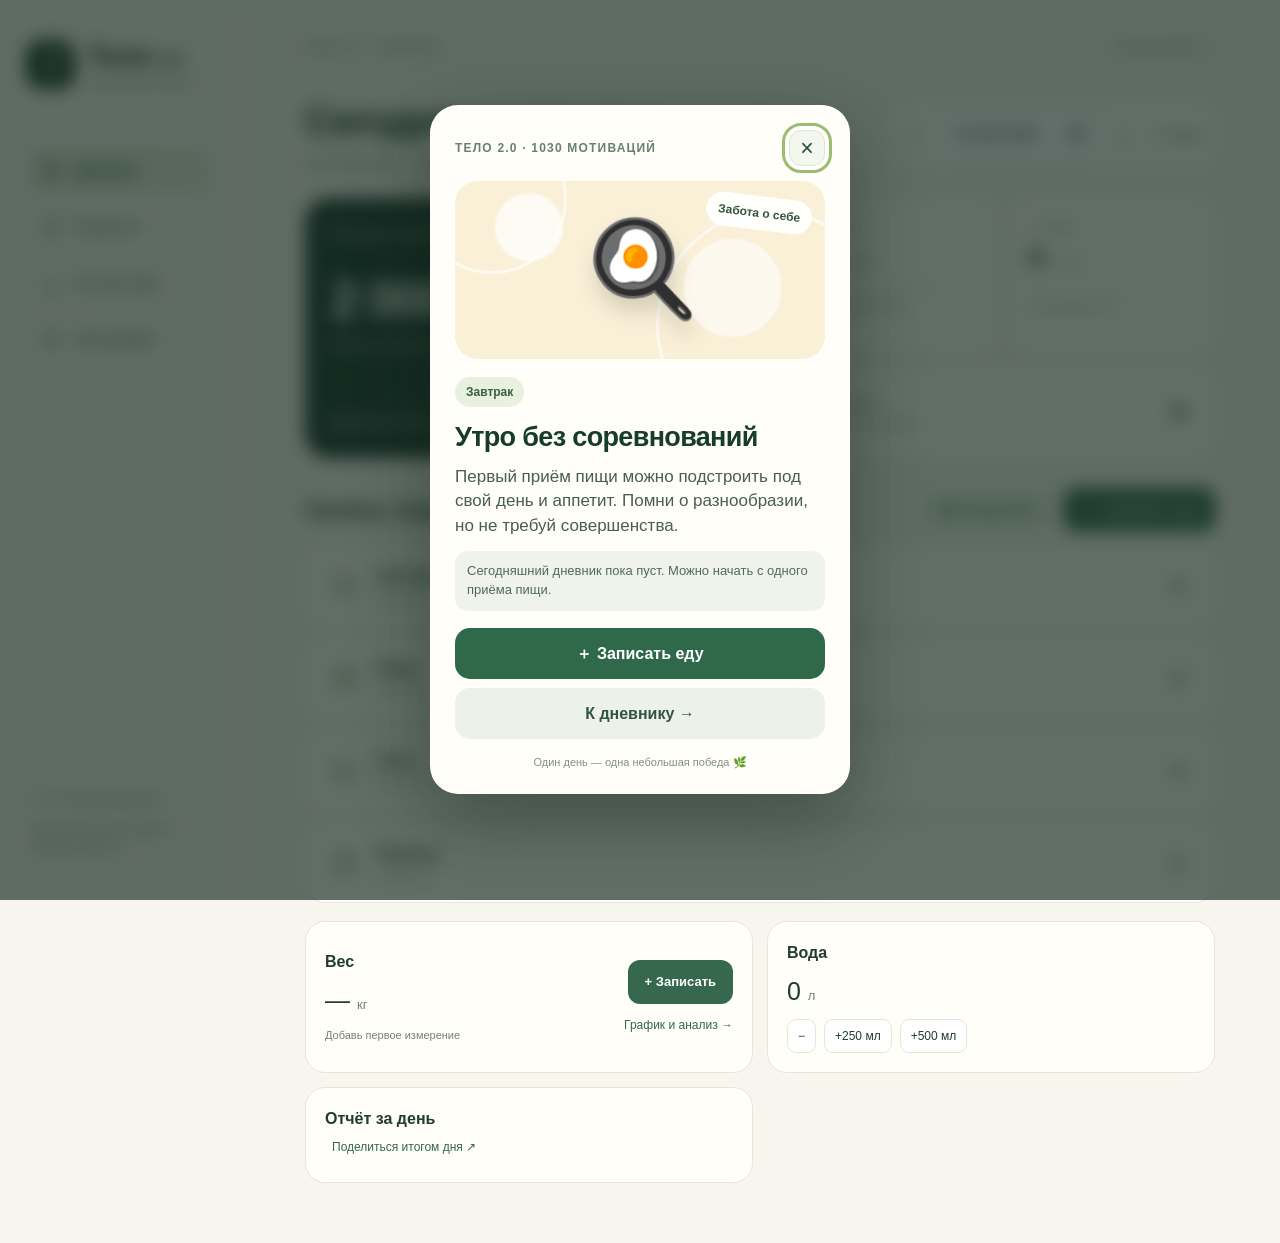
==== commit 3ba59514: "Telo 2.0.6: two-hour motivation cooldown, simplify navigation and diary, update stats and settings" ====
--- a/index.html
+++ b/index.html
@@ -223,7 +223,7 @@
 const icon=name=>`<svg viewBox="0 0 24 24" aria-hidden="true"><path d="${paths[name]||paths.plate}"/></svg>`;
 let statsRange=7,statsMacro='protein';
 let state,db,currentDate=N.dateKey(),tab='diary',busy=false,photo=null,editMode='portion',recipeItems=[],offlineReady=false,remoteFoods=[],lastBarcode='',pendingScanFood=null;
-const navs=[['diary','Дневник'],['foods','Продукты'],['recipes','Рецепты'],['stats','Статистика'],['history','История'],['settings','Настройки']];
+const navs=[['diary','Дневник'],['recipes','Рецепты'],['stats','Статистика'],['settings','Настройки']];
 $('#nav').innerHTML=navs.map(([id,label])=>`<a href="#${id}" data-tab="${id}">${icon(id)}<span>${label}</span></a>`).join('');
 function notify(text){$('#toast').textContent=text;$('#toast').classList.add('visible');clearTimeout(notify.timer);notify.timer=setTimeout(()=>$('#toast').classList.remove('visible'),3000);}
 function warn(text){$('#storage-warning').textContent=text;$('#storage-warning').hidden=false;}
@@ -236,8 +236,8 @@
 function titleDate(date){const diff=date===N.dateKey()?'Сегодня':date===N.shiftDate(N.dateKey(),-1)?'Вчера':null;return diff||new Intl.DateTimeFormat('ru-RU',{day:'numeric',month:'long',timeZone:'UTC'}).format(new Date(date+'T12:00:00Z'));}
 function dateLong(date){return new Intl.DateTimeFormat('ru-RU',{day:'numeric',month:'long',year:'numeric',timeZone:'UTC'}).format(new Date(date+'T12:00:00Z'));}
 function dateNav(){return `<div class="date-nav"><button class="icon-button" data-action="prev" aria-label="Предыдущий день">‹</button><input type="date" id="selected-date" value="${currentDate}" aria-label="Дата дневника"><button class="icon-button" data-action="next" aria-label="Следующий день">›</button><button class="text-button" data-action="today">Сегодня</button></div>`;}
-function render(){if(!state)return;const hash=location.hash.slice(1);tab=navs.some(x=>x[0]===hash)?hash:'diary';document.querySelectorAll('[data-tab]').forEach(a=>{a.classList.toggle('active',a.dataset.tab===tab);if(a.dataset.tab===tab)a.setAttribute('aria-current','page');else a.removeAttribute('aria-current');});$('#screen').innerHTML=({diary:diaryView,foods:foodsView,recipes:recipesView,stats:statsView,history:historyView,settings:settingsView}[tab])();updateConnection();}
-function diaryView(){const entries=dayEntries(),t=N.total(entries),r=N.remainder(t,state.goals),d=dayInfo(),estimated=entries.some(e=>e.estimated),pct=Math.min(t.kcal/state.goals.kcal*100,100);const macro=(name,key,cls)=>`<div class="macro ${cls}"><div class="macro-label"><span class="dot"></span>${name}</div><strong>${fmt(t[key])} <small>/ ≥${fmt(state.goals[key])} г</small></strong><div class="bar"><i style="width:${state.goals[key]===0?100:Math.min(100,t[key]/state.goals[key]*100)}%"></i></div><div class="micro">${r[key]>0?`До минимума ${fmt(r[key])} г`:'Минимум выполнен ✓'}</div></div>`;return `<div class="title-row"><div><h1>${titleDate(currentDate)} <span style="font-weight:400;color:#97a18e">на тарелке</span></h1><p class="subtitle">${dateLong(currentDate)} · ${entries.length?'Каждая запись делает картину яснее.':'Начни с первого приёма пищи.'}</p></div>${dateNav()}</div><div class="dashboard"><section class="energy" aria-label="Калории"><span class="energy-label">${r.kcal>=0?'Осталось на день':'Сверх ориентира'}</span><div class="energy-inner"><div><div class="energy-number">${estimated?'≈ ':''}${fmt(Math.abs(r.kcal))} <small>ккал</small></div><p class="energy-caption">${entries.length?'Можно планировать следующий приём':'Пока нет записей за этот день'}</p></div><div class="ring" style="--progress:${pct}%"><div class="ring-inner"><strong>${fmt(t.kcal)}</strong><small>съедено, ккал</small></div></div></div><div class="energy-foot"><span>Ориентир ${fmt(state.goals.kcal)} ккал</span><span>${estimated?'Есть приблизительные расчёты':'Твой дневной ориентир'}</span></div></section><div class="macros">${macro('Белки','protein','protein')}${macro('Жиры','fat','fat')}<div class="macro carbs"><div><div class="macro-label"><span class="dot"></span>Углеводы</div><span class="micro">Без отдельной цели</span></div><strong>${fmt(t.carbs)} <small>г</small></strong></div></div></div><div class="section-head"><h2>Приёмы пищи</h2><div class="quick-actions"><button class="secondary" data-action="open-scanner">▥ Сканировать</button><button class="primary" data-action="add">${icon('plus')}Добавить еду</button></div></div><div class="meals">${mealNames.map((meal,i)=>{const list=entries.filter(e=>e.meal===meal),m=N.total(list);return `<section class="meal"><div class="meal-head"><div class="meal-icon">${icon(['sun','plate','moon','cup'][i])}</div><div class="grow"><h3>${meal}</h3><p>${list.length?`${list.length} ${list.length===1?'запись':'записи'}`:'Пока пусто'}</p></div>${list.length?`<span class="meal-kcal">${fmt(m.kcal)} <small>ккал</small></span>`:''}<button class="icon-button" data-action="add" data-meal="${meal}" aria-label="Добавить: ${meal}">+</button></div>${list.map(e=>`<button class="entry" data-action="edit-entry" data-id="${esc(e.id)}">${e.photo?`<img src="${e.photo}" alt="Фото блюда">`:''}<div><div class="entry-title">${esc(e.name)}</div><div class="entry-info">${e.grams?`${fmt(e.grams,1)} г · `:''}Б ${fmt(e.protein,1)} · Ж ${fmt(e.fat,1)} · У ${fmt(e.carbs,1)}${e.estimated?' · оценка':''}</div></div><div class="entry-values">${e.estimated?'≈':''}${fmt(e.kcal)}<small>ккал · изменить</small></div></button>`).join('')}</section>`;}).join('')}</div><div class="bottom-grid"><div class="small-card weight-quick"><div><h3>Вес</h3><div class="water-num">${latestWeight()?fmt(latestWeight().kg,2):'—'} <small style="font-size:13px;color:var(--muted)">кг</small></div><p class="micro">${latestWeight()?dateLong(latestWeight().date):'Добавь первое измерение'}</p></div><div class="weight-quick-actions"><button class="primary" data-action="new-weight">+ Записать</button><a href="#stats">График и анализ →</a></div></div><div class="small-card water-card"><div><h3>Вода</h3><div class="water-num">${fmt(d.water/1000,2)} <small style="font-size:13px;color:var(--muted)">л</small></div></div><div class="water-controls"><button data-action="water" data-amount="-250" aria-label="Убрать 250 мл">−</button><button data-action="water" data-amount="250">+250 мл</button><button data-action="water" data-amount="500">+500 мл</button></div></div><div class="small-card complete-card"><label class="check"><input type="checkbox" id="day-complete" ${d.complete?'checked':''} ${!entries.length?'disabled':''}>Вся еда за день записана</label><p class="micro">Только полные дни входят в средние показатели.</p><button class="text-button" data-action="report">Поделиться итогом дня ↗</button></div></div>${estimated?'<p class="note">≈ — приблизительный расчёт. Для домашних блюд важно учитывать ингредиенты, масла и размер порции.</p>':''}`;}
+function render(){if(!state)return;const hash=location.hash.slice(1);tab=navs.some(x=>x[0]===hash)?hash:'diary';document.querySelectorAll('[data-tab]').forEach(a=>{a.classList.toggle('active',a.dataset.tab===tab);if(a.dataset.tab===tab)a.setAttribute('aria-current','page');else a.removeAttribute('aria-current');});$('#screen').innerHTML=({diary:diaryView,recipes:recipesView,stats:statsView,settings:settingsView}[tab])();updateConnection();}
+function diaryView(){const entries=dayEntries(),t=N.total(entries),r=N.remainder(t,state.goals),d=dayInfo(),estimated=entries.some(e=>e.estimated),pct=Math.min(t.kcal/state.goals.kcal*100,100);const macro=(name,key,cls)=>`<div class="macro ${cls}"><div class="macro-label"><span class="dot"></span>${name}</div><strong>${fmt(t[key])} <small>/ ≥${fmt(state.goals[key])} г</small></strong><div class="bar"><i style="width:${state.goals[key]===0?100:Math.min(100,t[key]/state.goals[key]*100)}%"></i></div><div class="micro">${r[key]>0?`До минимума ${fmt(r[key])} г`:'Минимум выполнен ✓'}</div></div>`;return `<div class="title-row"><div><h1>${titleDate(currentDate)} <span style="font-weight:400;color:#97a18e">на тарелке</span></h1><p class="subtitle">${dateLong(currentDate)} · ${entries.length?'Каждая запись делает картину яснее.':'Начни с первого приёма пищи.'}</p></div>${dateNav()}</div><div class="dashboard"><section class="energy" aria-label="Калории"><span class="energy-label">${r.kcal>=0?'Осталось на день':'Сверх ориентира'}</span><div class="energy-inner"><div><div class="energy-number">${estimated?'≈ ':''}${fmt(Math.abs(r.kcal))} <small>ккал</small></div><p class="energy-caption">${entries.length?'Можно планировать следующий приём':'Пока нет записей за этот день'}</p></div><div class="ring" style="--progress:${pct}%"><div class="ring-inner"><strong>${fmt(t.kcal)}</strong><small>съедено, ккал</small></div></div></div><div class="energy-foot"><span>Ориентир ${fmt(state.goals.kcal)} ккал</span><span>${estimated?'Есть приблизительные расчёты':'Твой дневной ориентир'}</span></div></section><div class="macros">${macro('Белки','protein','protein')}${macro('Жиры','fat','fat')}<div class="macro carbs"><div><div class="macro-label"><span class="dot"></span>Углеводы</div><span class="micro">Без отдельной цели</span></div><strong>${fmt(t.carbs)} <small>г</small></strong></div></div></div><div class="section-head"><h2>Приёмы пищи</h2><div class="quick-actions"><button class="secondary" data-action="open-scanner">▥ Сканировать</button><button class="primary" data-action="add">${icon('plus')}Добавить еду</button></div></div><div class="meals">${mealNames.map((meal,i)=>{const list=entries.filter(e=>e.meal===meal),m=N.total(list);return `<section class="meal"><div class="meal-head"><div class="meal-icon">${icon(['sun','plate','moon','cup'][i])}</div><div class="grow"><h3>${meal}</h3><p>${list.length?`${list.length} ${list.length===1?'запись':'записи'}`:'Пока пусто'}</p></div>${list.length?`<span class="meal-kcal">${fmt(m.kcal)} <small>ккал</small></span>`:''}<button class="icon-button" data-action="add" data-meal="${meal}" aria-label="Добавить: ${meal}">+</button></div>${list.map(e=>`<button class="entry" data-action="edit-entry" data-id="${esc(e.id)}">${e.photo?`<img src="${e.photo}" alt="Фото блюда">`:''}<div><div class="entry-title">${esc(e.name)}</div><div class="entry-info">${e.grams?`${fmt(e.grams,1)} г · `:''}Б ${fmt(e.protein,1)} · Ж ${fmt(e.fat,1)} · У ${fmt(e.carbs,1)}${e.estimated?' · оценка':''}</div></div><div class="entry-values">${e.estimated?'≈':''}${fmt(e.kcal)}<small>ккал · изменить</small></div></button>`).join('')}</section>`;}).join('')}</div><div class="bottom-grid"><div class="small-card weight-quick"><div><h3>Вес</h3><div class="water-num">${latestWeight()?fmt(latestWeight().kg,2):'—'} <small style="font-size:13px;color:var(--muted)">кг</small></div><p class="micro">${latestWeight()?dateLong(latestWeight().date):'Добавь первое измерение'}</p></div><div class="weight-quick-actions"><button class="primary" data-action="new-weight">+ Записать</button><a href="#stats">График и анализ →</a></div></div><div class="small-card water-card"><div><h3>Вода</h3><div class="water-num">${fmt(d.water/1000,2)} <small style="font-size:13px;color:var(--muted)">л</small></div></div><div class="water-controls"><button data-action="water" data-amount="-250" aria-label="Убрать 250 мл">−</button><button data-action="water" data-amount="250">+250 мл</button><button data-action="water" data-amount="500">+500 мл</button></div></div><div class="small-card report-card"><h3>Отчёт за день</h3><button class="text-button" data-action="report">Поделиться итогом дня ↗</button></div></div>${estimated?'<p class="note">≈ — приблизительный расчёт. Для домашних блюд важно учитывать ингредиенты, масла и размер порции.</p>':''}`;}
 function foodsView(){return `<div class="title-row"><div><h1>База продуктов</h1><p class="subtitle">Поиск по большой открытой базе упаковок и по твоим продуктам.</p></div></div><section class="small-card" style="margin-bottom:18px"><h2>Сканер штрихкода</h2><p class="note">После считывания увидишь продукт и КБЖУ, выберешь массу и приём пищи, а затем подтвердишь запись. Снимать фото не нужно. Камера считывает код непосредственно в «Тела 2.0», без приложения «Команды».</p><div class="scanner-buttons"><button class="primary" data-action="barcode-scan">▥ Включить сканер</button></div><div class="toolbar"><input id="barcode-input" inputmode="numeric" type="text" maxlength="14" placeholder="Или введи цифры под кодом" aria-label="Штрихкод товара"><button class="secondary" data-action="barcode-lookup">Найти по номеру</button></div><div id="barcode-result" aria-live="polite"></div><p class="micro">Если товар отсутствует в бесплатной базе, сохрани данные с этикетки. После этого «Тело 2.0» узнает его по штрихкоду без интернета.</p></section><section class="small-card" style="margin-bottom:20px"><h2>Поиск в Open Food Facts</h2><div class="toolbar"><input class="search" id="online-search" type="search" placeholder="Например, творог 5%, йогурт, гречка…" maxlength="100" aria-label="Поиск в базе продуктов"><button class="primary" data-action="online-search">Найти</button></div><p class="micro">Поиск бесплатный, без аккаунта и API-ключа. У Open Food Facts неполный охват российских марок и ограничение частоты запросов. Сверяй КБЖУ с этикеткой.</p><div id="online-results"></div><p class="micro">Источник: <a href="https://world.openfoodfacts.org/" target="_blank" rel="noopener noreferrer">Open Food Facts</a> · ODbL · данные сообщества.</p></section><div class="section-head"><h2>Мои продукты</h2><button class="secondary" data-action="new-food">+ Свой продукт</button></div><input class="search" style="width:100%;margin:8px 0 14px" id="food-search" type="search" placeholder="Поиск среди сохранённых" aria-label="Поиск сохранённых продуктов"><div class="food-grid" id="food-results">${foodCards(state.foods)}</div>`;}
 async function lookupBarcode(raw){
  const code=String(raw||'').replace(/\s/g,'');const out=$('#barcode-result');
@@ -514,7 +514,7 @@
 function weightRecords(){return (state.weights||[]).slice().sort((a,b)=>a.date.localeCompare(b.date));}
 function latestWeight(){const arr=weightRecords().filter(w=>w.date<=N.dateKey());return arr[arr.length-1]||null;}
 function statDates(n){const t=N.dateKey();return Array.from({length:n},(_,i)=>N.shiftDate(t,i-n+1));}
-function statNutrition(days){return days.map(date=>{const e=state.entries.filter(x=>x.date===date);return {date,has:e.length>0,complete:!!state.days[date]?.complete&&e.length>0,...N.total(e)};});}
+function statNutrition(days){return days.map(date=>{const e=state.entries.filter(x=>x.date===date);return {date,has:e.length>0,...N.total(e)};});}
 function avgNum(values){return values.length?values.reduce((a,b)=>a+b,0)/values.length:null;}
 function fmtSigned(v,d=1){return (v>0?'+':'')+fmt(v,d);}
 function statRangeLabel(){return statsRange===7?'Неделя':statsRange===30?'Месяц':'90 дней';}
@@ -537,10 +537,10 @@
  return `<svg class="weight-chart" viewBox="0 0 ${W} ${H}" role="img" aria-label="График веса по датам: ${points.map(p=>statDateShort(p.date)+' '+fmt(p.kg,2)+' кг').join('; ')}"><defs><linearGradient id="weightGradient" x1="0" x2="0" y1="0" y2="1"><stop offset="0%" stop-color="#78b899" stop-opacity="0.28"/><stop offset="100%" stop-color="#78b899" stop-opacity="0"/></linearGradient></defs>${grid}${goalLine}${averageLine}${gradient?`<path d="${gradient}" fill="url(#weightGradient)"/>`:''}${points.length>1?`<path d="${path}" fill="none" stroke="#35684c" stroke-width="3" stroke-linejoin="round" stroke-linecap="round"/>`:''}${dots}${tick}</svg>`;
 }
 function nutritionBars(rows,key,goal){
- const full=rows.filter(r=>r.complete);const mean=avgNum(full.map(r=>r[key]));
+ const logged=rows.filter(r=>r.has);const mean=avgNum(logged.map(r=>r[key]));
  const max=Math.max(goal||0,mean||0,...rows.map(r=>r[key]),1)*1.16;
  const sample=rows.length>30?rows.filter((r,i)=>i%Math.ceil(rows.length/30)===0||i===rows.length-1):rows;
- return `<div class="nutrition-bars" role="img" aria-label="График ${key} по дням. Пунктир — неполные дни"><div class="bar-chart-body">${sample.map((r,i)=>{const height=r.has?Math.max(3,r[key]/max*100):0;return `<div class="nutrition-day"><div class="nutrition-bar ${r.complete?'':'not-complete'}" style="height:${height.toFixed(2)}%" title="${statDateShort(r.date)} · ${r.has?fmt(r[key],1):'нет записи'}${r.complete?' · полный день':' · неполный день'}"></div></div>`;}).join('')}${goal?`<div class="goal-rule" style="bottom:${(goal/max*100).toFixed(2)}%"><span>Цель ${fmt(goal,1)}</span></div>`:''}${mean!==null?`<div class="mean-rule" style="bottom:${(mean/max*100).toFixed(2)}%"><span>Среднее ${fmt(mean,1)}</span></div>`:''}</div><div class="bar-chart-dates"><span>${statDateShort(sample[0].date)}</span><span>${statDateShort(sample[Math.floor((sample.length-1)/2)].date)}</span><span>${statDateShort(sample[sample.length-1].date)}</span></div></div>`;
+ return `<div class="nutrition-bars" role="img" aria-label="График ${key} по дням. Пунктир — среднее по дням с записями"><div class="bar-chart-body">${sample.map((r,i)=>{const height=r.has?Math.max(3,r[key]/max*100):0;return `<div class="nutrition-day"><div class="nutrition-bar ${r.has?'':'not-complete'}" style="height:${height.toFixed(2)}%" title="${statDateShort(r.date)} · ${r.has?fmt(r[key],1):'нет записи'}${r.has?' · есть записи':' · без записей'}"></div></div>`;}).join('')}${goal?`<div class="goal-rule" style="bottom:${(goal/max*100).toFixed(2)}%"><span>Цель ${fmt(goal,1)}</span></div>`:''}${mean!==null?`<div class="mean-rule" style="bottom:${(mean/max*100).toFixed(2)}%"><span>Среднее ${fmt(mean,1)}</span></div>`:''}</div><div class="bar-chart-dates"><span>${statDateShort(sample[0].date)}</span><span>${statDateShort(sample[Math.floor((sample.length-1)/2)].date)}</span><span>${statDateShort(sample[sample.length-1].date)}</span></div></div>`;
 }
 function statsView(){
  const days=statDates(statsRange),from=days[0],to=days[days.length-1];
@@ -552,11 +552,11 @@
  if(validTrend){const t0=Date.parse(first.date),xy=visible.map(w=>({x:(Date.parse(w.date)-t0)/86400000,y:w.kg}));const xm=avgNum(xy.map(v=>v.x)),ym=avgNum(xy.map(v=>v.y));const den=xy.reduce((a,v)=>a+(v.x-xm)**2,0);if(den>0)weeklyTrend=7*xy.reduce((a,v)=>a+(v.x-xm)*(v.y-ym),0)/den;}
 
  const goal=Number.isFinite(state.goals.weight)?state.goals.weight:null;
- const rows=statNutrition(days),complete=rows.filter(x=>x.complete),mean=k=>avgNum(complete.map(r=>r[k]));
+ const rows=statNutrition(days),recorded=rows.filter(x=>x.has),mean=k=>avgNum(recorded.map(r=>r[k]));
  const macroMeta={protein:['Белки','г','#c06a9e'],fat:['Жиры','г','#b9903d'],carbs:['Углеводы','г','#6597b7']};
  const key=statsMacro,[macroName,unit]=macroMeta[key];
  const macrosGoal=state.goals[key]||null;
- const proteinRate=complete.length&&state.goals.protein>0?complete.filter(r=>r.protein>=state.goals.protein).length:0;
+ const proteinRate=recorded.length&&state.goals.protein>0?recorded.filter(r=>r.protein>=state.goals.protein).length:0;
  const surplus=mean('kcal')===null?null:mean('kcal')-state.goals.kcal;
  const changeText=weightChange===null?'Добавь минимум два измерения в периоде':(weightChange===0?'Вес без изменения':weightChange<0?'Снижение':'Увеличение')+' на '+fmt(Math.abs(weightChange),2)+' кг за '+Math.max(1,Math.round((Date.parse(last.date)-Date.parse(first.date))/86400000))+' дн';
  const analysis=[];
@@ -565,10 +565,10 @@
  else analysis.push('Для оценки тенденции нужно минимум 3 измерения за 7 или более дней.');
  if(visible.length===1)analysis.push('Для оценки динамики веса нужно минимум два измерения в выбранном периоде.');
  if(!visible.length)analysis.push('Измерений веса в периоде пока нет. Данные питания можно анализировать отдельно.');
- if(complete.length===0)analysis.push('Средние КБЖУ пока не рассчитаны: отметь хотя бы один день как полностью записанный.');
- else{analysis.push(`Средняя калорийность за ${complete.length} ${complete.length===1?'полный день':'полных дней'}: ${fmt(mean('kcal'))} ккал, ${Math.abs(surplus)<1?'на уровне цели':(surplus>0?'выше':'ниже')+' ориентира на '+fmt(Math.abs(surplus))+' ккал'}.`);
- analysis.push(`Белок: в среднем ${fmt(mean('protein'),1)} г, цель ${fmt(state.goals.protein)} г выполнена в ${proteinRate} из ${complete.length} полных дней.`);
- if(complete.length<3)analysis.push('Для выводов о привычном питании требуется больше полностью записанных дней.');}
+ if(recorded.length===0)analysis.push('Средние КБЖУ пока не рассчитаны: добавь хотя бы одну запись за выбранный период.');
+ else{analysis.push(`Средняя калорийность за ${recorded.length} ${recorded.length===1?'день с записями':'дней с записями'}: ${fmt(mean('kcal'))} ккал, ${Math.abs(surplus)<1?'на уровне цели':(surplus>0?'выше':'ниже')+' ориентира на '+fmt(Math.abs(surplus))+' ккал'}.`);
+ analysis.push(`Белок: в среднем ${fmt(mean('protein'),1)} г, ориентир ${fmt(state.goals.protein)} г достигнут в ${proteinRate} из ${recorded.length} дней с записями.`);
+ if(recorded.length<3)analysis.push('Для выводов о привычном питании нужно больше дней с записями. Незаписанные приёмы пищи могут занижать среднее.');}
  if(goal!==null&&current)analysis.push(`До целевого веса ${fmt(goal,2)} кг: ${fmt(Math.abs(current.kg-goal),2)} кг ${current.kg<=goal?'(цель достигнута или пройдена)':''}.`);
  return `<div class="title-row"><div><h1>Статистика</h1><p class="subtitle">Вес и питание · данные хранятся на iPhone</p></div></div>
  <div class="stats-controls" role="group" aria-label="Период статистики">${[7,30,90].map(n=>`<button type="button" class="${statsRange===n?'selected':''}" data-action="stats-range" data-value="${n}">${n===7?'Неделя':n===30?'Месяц':'90 дней'}</button>`).join('')}</div>
@@ -576,8 +576,8 @@
  <div class="weight-stat-row">${statCard(current?fmt(current.kg,2)+' <small>кг</small>':'—','Последний замер',current?dateLong(current.date):'Нет данных')}${statCard(weightChange===null?'—':fmtSigned(weightChange,2)+' <small>кг</small>','Изменение за период',visible.length+' измерений')}${statCard(goal!==null?fmt(goal,2)+' <small>кг</small>':'—','Целевой вес',goal!==null&&current?fmt(Math.abs(current.kg-goal),2)+' кг до цели':'Устанавливается вручную')}</div>
  ${weightSvg(visible,goal,days)}<p class="micro stat-note">Пунктирная бирюзовая линия — средний вес за период${weightMean===null?'':': '+fmt(weightMean,2)+' кг'}. ${weeklyTrend===null?'Недостаточно данных для тренда.':'Тенденция: '+fmtSigned(weeklyTrend,2)+' кг/неделю (линейная оценка).'}</p><div class="stats-actions"><button class="secondary" type="button" data-action="weight-goal">${goal!==null?'Изменить целевой вес':'Указать целевой вес'}</button></div>
  <div class="weight-log"><h3>Измерения за период</h3>${visible.length?visible.slice().reverse().map(w=>`<button type="button" class="weight-row" data-action="edit-weight" data-date="${w.date}"><span>${dateLong(w.date)}${w.note?`<small>${esc(w.note)}</small>`:''}</span><strong>${fmt(w.kg,2)} кг <span aria-hidden="true">›</span></strong></button>`).join(''):'<p class="micro">Измерений нет. Можешь добавить вес за любую дату.</p>'}</div></section>
- <section class="small-card stat-section"><div class="section-title"><div><h2>Калории</h2><p class="micro">Цель: ${fmt(state.goals.kcal)} ккал/день</p></div></div><div class="stats-grid">${statCard(mean('kcal')===null?'—':fmt(mean('kcal'))+' <small>ккал</small>','Среднее за полный день',complete.length+' из '+statsRange+' дней')}${statCard(surplus===null?'—':fmtSigned(surplus)+' <small>ккал</small>','Отклонение от цели','По завершённым дням')}</div>${nutritionBars(rows,'kcal',state.goals.kcal)}<p class="micro stat-note">Пунктир — среднее по завершённым дням, сплошная линия — цель. Светлые столбцы — неполные дни. Пропуски не считаются нулём. Среднее рассчитано только по дням с отметкой «Вся еда за день записана».</p></section>
- <section class="small-card stat-section"><div class="section-title"><div><h2>Белки, жиры, углеводы</h2><p class="micro">КБЖУ за выбранный период</p></div></div><div class="macro-tiles">${['protein','fat','carbs'].map(k=>`<button class="macro-tile ${key===k?'selected':''}" data-action="stats-macro" data-value="${k}"><span>${macroMeta[k][0]}</span><strong>${mean(k)===null?'—':fmt(mean(k),1)} <small>г</small></strong>${state.goals[k]!=null?`<small>Цель ${fmt(state.goals[k])} г</small>`:'<small>Без цели</small>'}</button>`).join('')}</div><h3 class="stat-subhead">${macroName} по дням</h3>${nutritionBars(rows,key,macrosGoal)}<p class="micro stat-note">Пунктир — среднее по полным дням, сплошная линия — цель (когда задана). Неполные дни не учитываются в среднем.</p></section>
+ <section class="small-card stat-section"><div class="section-title"><div><h2>Калории</h2><p class="micro">Цель: ${fmt(state.goals.kcal)} ккал/день</p></div></div><div class="stats-grid">${statCard(mean('kcal')===null?'—':fmt(mean('kcal'))+' <small>ккал</small>','Среднее за день с записями',recorded.length+' из '+statsRange+' дней')}${statCard(surplus===null?'—':fmtSigned(surplus)+' <small>ккал</small>','Отклонение от цели','По дням с записями')}</div>${nutritionBars(rows,'kcal',state.goals.kcal)}<p class="micro stat-note">Пунктир — среднее по дням с записями, сплошная линия — цель. Пропуски не считаются нулём. Если ты записал не все приёмы пищи, среднее может быть занижено.</p></section>
+ <section class="small-card stat-section"><div class="section-title"><div><h2>Белки, жиры, углеводы</h2><p class="micro">КБЖУ за выбранный период</p></div></div><div class="macro-tiles">${['protein','fat','carbs'].map(k=>`<button class="macro-tile ${key===k?'selected':''}" data-action="stats-macro" data-value="${k}"><span>${macroMeta[k][0]}</span><strong>${mean(k)===null?'—':fmt(mean(k),1)} <small>г</small></strong>${state.goals[k]!=null?`<small>Цель ${fmt(state.goals[k])} г</small>`:'<small>Без цели</small>'}</button>`).join('')}</div><h3 class="stat-subhead">${macroName} по дням</h3>${nutritionBars(rows,key,macrosGoal)}<p class="micro stat-note">Пунктир — среднее по дням с записями, сплошная линия — цель (если задана). Дни без записей не учитываются, а неполные записи могут занижать среднее.</p></section>
  <section class="small-card stat-section"><h2>Анализ</h2><div class="analysis-list">${analysis.map(msg=>`<p>${esc(msg)}</p>`).join('')}</div><p class="micro">Статистика описывает записи в дневнике и не является оценкой энергозатрат или прогнозом похудения. Состав блюд может быть приблизительным.</p></section>`;
 }
 function openWeight(date=null){
@@ -586,8 +586,7 @@
 }
 function openWeightGoal(){const v=state.goals.weight;showDialog('Целевой вес',`<form id="weight-goal-form"><label class="field"><span>Моя цель, кг</span><input type="text" name="weight" inputmode="decimal" placeholder="Например, 75,3" value="${Number.isFinite(v)?fmt(v,2):''}"></label><p class="micro">Если оставить поле пустым, цель не будет отображаться.</p><p class="error" role="alert"></p><div class="form-actions"><button type="submit" class="primary">Сохранить цель</button></div></form>`);}
 
-function historyView(){const today=N.dateKey(),from=N.shiftDate(today,-6),st=N.stats(state,from,today),dates=[...new Set([...state.entries.map(e=>e.date),...Object.keys(state.days)])].sort().reverse(),week=Array.from({length:7},(_,i)=>N.shiftDate(from,i)),max=Math.max(state.goals.kcal,...week.map(d=>N.total(dayEntries(d)).kcal));return `<div class="title-row"><div><h1>Твоя история</h1><p class="subtitle">Последние 7 дней · ${st.count} полностью заполненных</p></div></div><div class="stats-grid">${[['kcal','Ккал в среднем'],['protein','Белки, г в среднем'],['fat','Жиры, г в среднем']].map(([k,l])=>`<div class="stat"><strong>${st.count?fmt(st.average[k]):'—'}</strong><span>${l}</span></div>`).join('')}</div><div class="small-card"><h3>Записанные калории</h3><div class="week-chart">${week.map(d=>{const e=dayEntries(d),t=N.total(e),full=dayInfo(d).complete;return `<div class="chart-col"><span>${e.length?fmt(t.kcal):'—'}</span><div class="chart-bar ${full?'':'partial'}" style="height:${e.length?Math.max(2,t.kcal/max*95):2}px" title="${dateLong(d)}: ${e.length?t.kcal+' ккал':'нет записей'}"></div><span>${d.slice(8)}.${d.slice(5,7)}</span></div>`;}).join('')}</div><p class="micro">Штриховка — неполный день. Пропуски не считаются нулевым питанием.</p></div><div class="section-head"><h2>Все записи</h2></div><div class="history-list">${dates.map(d=>{const e=dayEntries(d),t=N.total(e);return `<button class="history-row" data-action="open-day" data-date="${d}"><div><strong>${dateLong(d)}</strong><span>${dayInfo(d).complete?'Вся еда записана':'Неполный день'}${e.some(x=>x.estimated)?' · есть оценки':''}</span></div><div class="right"><strong>${e.length?fmt(t.kcal)+' ккал':'Только вода'}</strong><span>Б ${fmt(t.protein)} · Ж ${fmt(t.fat)} · У ${fmt(t.carbs)}</span></div></button>`;}).join('')||'<div class="empty">История появится после первой записи.</div>'}</div>`;}
-function settingsView(){return `<div class="title-row"><div><h1>Настройки</h1><p class="subtitle">Цели, сканер и сохранность дневника.</p></div></div><div class="settings-grid"><section class="small-card"><p class="micro">Версия: <strong>Тело 2.0.3</strong> · обновлено без сброса данных. База продуктов и история находятся на этом устройстве.</p></section><section class="small-card"><h2>Дневные ориентиры</h2><form id="goal-form"><label class="field"><span>Калории, ккал</span><input name="kcal" type="number" min="1" max="10000" step="1" value="${state.goals.kcal}" required></label><div class="form-grid"><label class="field"><span>Белок, минимум г</span><input name="protein" type="number" min="0" max="1000" step="1" value="${state.goals.protein}" required></label><label class="field"><span>Жиры, минимум г</span><input name="fat" type="number" min="0" max="1000" step="1" value="${state.goals.fat}" required></label></div><div class="form-grid"><label class="field"><span>Углеводы, г (необязательно)</span><input name="carbs" inputmode="decimal" type="text" placeholder="Без цели" value="${state.goals.carbs??''}"></label><label class="field"><span>Целевой вес, кг (необязательно)</span><input name="weight" inputmode="decimal" type="text" placeholder="Например, 75,3" value="${state.goals.weight??''}"></label></div><p class="micro" style="margin-bottom:15px">Ориентиры применяются ко всем дням. Средние значения за неполные дни не учитываются.</p><button class="primary" type="submit">Сохранить цели</button></form></section><section class="small-card"><h2>Сканирование продуктов</h2><p class="note">Кнопка «Сканировать» запускает камеру прямо в «Тела 2.0». Снимать фото и настраивать «Команды» не требуется. Разреши доступ к камере для сайта в Safari при первом запуске. На некоторых моделях распознавание может зависеть от освещения и фокуса. После распознавания корректного кода камера закрывается сразу. Затем откроется карточка товара с КБЖУ и подтверждением порции.</p><button class="secondary" type="button" data-action="open-scanner">▥ Сканировать сейчас</button></section><section class="small-card"><h2>Мои продукты</h2><p class="note">Раздел из нижнего меню удалён, но твои сохранённые продукты доступны для рецептов и ручного ввода.</p><button class="secondary" type="button" data-action="new-food">+ Добавить продукт вручную</button><div style="max-height:350px;overflow:auto;margin-top:12px">${foodCards(state.foods)}</div></section><section class="small-card"><h2>Твои данные</h2><p class="note">Дневник, измерения веса, рецепты и фото еды хранятся локально на iPhone в данных этого сайта. Названия продуктов и штрихкоды передаются в Open Food Facts при поиске. Фотографии блюд не отправляются в сеть.</p><div class="stack"><button class="secondary" data-action="export">Скачать резервную копию</button><button class="secondary" data-action="native-import">Восстановить из копии</button></div><p class="note">Если удалить данные сайта Safari или очистить хранилище приложения, записи могут быть потеряны. Регулярно сохраняй резервную копию.</p></section><section class="small-card"><h2>Тело 2.0 на экране Домой</h2><p class="note">Открой размещённый по HTTPS адрес этого приложения в Safari, затем выбери «Поделиться» → «На экран Домой» → «Добавить». Scriptable и «Команды» не требуются.</p><ol class="install-steps"><li>Открой HTTPS-адрес приложения в Safari на iPhone.</li><li>Нажми значок «Поделиться» и выбери «На экран Домой».</li><li>Нажми «Добавить» и запускай «Тело 2.0» через значок.</li></ol><p class="micro">Тело 2.0.1 · PWA · часовой пояс Москва</p></section></div>`;}
+function settingsView(){return `<div class="title-row"><div><h1>Настройки</h1><p class="subtitle">Цели и сохранность дневника.</p></div></div><div class="settings-grid"><section class="small-card"><p class="micro">Версия: <strong>Тело 2.0.6</strong> · обновлено без сброса данных. Записи, рецепты и продукты хранятся на этом устройстве.</p></section><section class="small-card"><h2>Дневные ориентиры</h2><form id="goal-form"><label class="field"><span>Калории, ккал</span><input name="kcal" type="number" min="1" max="10000" step="1" value="${state.goals.kcal}" required></label><div class="form-grid"><label class="field"><span>Белок, минимум г</span><input name="protein" type="number" min="0" max="1000" step="1" value="${state.goals.protein}" required></label><label class="field"><span>Жиры, минимум г</span><input name="fat" type="number" min="0" max="1000" step="1" value="${state.goals.fat}" required></label></div><div class="form-grid"><label class="field"><span>Углеводы, г (необязательно)</span><input name="carbs" inputmode="decimal" type="text" placeholder="Без цели" value="${state.goals.carbs??''}"></label><label class="field"><span>Целевой вес, кг (необязательно)</span><input name="weight" inputmode="decimal" type="text" placeholder="Например, 75,3" value="${state.goals.weight??''}"></label></div><p class="micro" style="margin-bottom:15px">Ориентиры применяются ко всем дням. Средние рассчитываются по дням с записями и могут быть занижены, если записана не вся еда.</p><button class="primary" type="submit">Сохранить цели</button></form></section><section class="small-card"><h2>Мои продукты</h2><p class="note">Раздел из нижнего меню удалён, но твои сохранённые продукты доступны для рецептов и ручного ввода.</p><button class="secondary" type="button" data-action="new-food">+ Добавить продукт вручную</button><div style="max-height:350px;overflow:auto;margin-top:12px">${foodCards(state.foods)}</div></section><section class="small-card"><h2>Твои данные</h2><p class="note">Дневник, измерения веса, рецепты и фото еды хранятся локально на iPhone в данных этого сайта. Названия продуктов и штрихкоды передаются в Open Food Facts при поиске. Фотографии блюд не отправляются в сеть.</p><div class="stack"><button class="secondary" data-action="export">Скачать резервную копию</button><button class="secondary" data-action="native-import">Восстановить из копии</button></div><p class="note">Если удалить данные сайта Safari или очистить хранилище приложения, записи могут быть потеряны. Регулярно сохраняй резервную копию.</p></section><section class="small-card"><h2>Тело 2.0 на экране Домой</h2><p class="note">Открой размещённый по HTTPS адрес этого приложения в Safari, затем выбери «Поделиться» → «На экран Домой» → «Добавить». Scriptable и «Команды» не требуются.</p><ol class="install-steps"><li>Открой HTTPS-адрес приложения в Safari на iPhone.</li><li>Нажми значок «Поделиться» и выбери «На экран Домой».</li><li>Нажми «Добавить» и запускай «Тело 2.0» через значок.</li></ol><p class="micro">Тело 2.0.6 · PWA · часовой пояс Москва</p></section></div>`;}
 function showDialog(title,body){$('#dialog-title').textContent=title;$('#dialog-body').innerHTML=body;if(!$('#editor').open)$('#editor').showModal();}
 function closeDialog(){if(!busy)$('#editor').close();}
 $('#close-dialog').onclick=closeDialog;
@@ -676,7 +675,7 @@
   showDishSuggestions();
   if(term.length>=3){dishDebounceTimer=setTimeout(()=>{const form=$('#entry-form');if(form&&form.elements.name.value.trim()===term&&term!==dishLastTerm){dishLastTerm=term;dishSearch(null);}},1100);}
  }if(e.target.id==='food-search'){$('#food-results').innerHTML=foodCards(state.foods.filter(f=>f.name.toLocaleLowerCase('ru').includes(e.target.value.toLocaleLowerCase('ru'))));}if(e.target.closest('#entry-form'))updatePortion();if(e.target.closest('#scan-confirm-form'))updateScanPortion();if(e.target.name==='yieldGrams')renderIngredients();});
-document.addEventListener('change',async e=>{const el=e.target;if(el.id==='selected-date'&&N.validDate(el.value)){currentDate=el.value;render();}if(el.id==='day-complete'){const next=clone(state);next.days[currentDate]={...dayInfo(),complete:el.checked};if(!await commit(next))render();}});
+document.addEventListener('change',async e=>{const el=e.target;if(el.id==='selected-date'&&N.validDate(el.value)){currentDate=el.value;render();}});
 document.addEventListener('keydown',e=>{if(e.key==='Enter'&&e.target?.id==='barcode-input'){e.preventDefault();lookupBarcode(e.target.value);}if(e.key==='Enter'&&e.target.closest('#entry-form')&&e.target.name==='name'){e.preventDefault();dishSearch($('#dish-search-btn'));}});
 document.addEventListener('submit',async e=>{e.preventDefault();const form=e.target;try{const next=clone(state);if(form.id==='goal-form'){for(const k of ['kcal','protein','fat'])next.goals[k]=N.num(form.elements[k].value);for(const k of ['weight','carbs']){const v=form.elements[k].value.trim();next.goals[k]=v?N.num(v):null;}N.validate(next);if(await commit(next))notify('Цели сохранены');return;}
 if(form.id==='barcode-manual-form'){const code=form.elements.code.value;await quickLookup(code);return;}
@@ -773,6 +772,9 @@
 , ...(Array.isArray(window.TELO_MOTIVATION_EXTRA)?window.TELO_MOTIVATION_EXTRA:[])
 ];
 let teloMotivationWasHiddenAt=null;
+let teloLastShownInSession=0;
+const TELO_MOTIVATION_COOLDOWN_MS=2*60*60*1000;
+const TELO_MOTIVATION_TIME_KEY='telo-motivation-last-shown-v1';
 // No repeats until the whole catalogue has appeared; shuffle stays on this iPhone.
 function teloNextMotivation(){
  const total=TELO_MOTIVATIONS.length;
@@ -813,6 +815,10 @@
 function teloCloseMotivation(){const overlay=document.getElementById('telo-motivation');if(!overlay)return;overlay.remove();document.body.style.overflow=overlay.dataset.previousOverflow||'';}
 function teloShowMotivation(){
  if(!state || document.getElementById('telo-motivation') || document.getElementById('porcia-camera-overlay') || document.getElementById('editor')?.open || document.hidden)return;
+ const now=Date.now();
+ let previous=teloLastShownInSession;
+ try{const raw=Number(localStorage.getItem(TELO_MOTIVATION_TIME_KEY));if(Number.isFinite(raw)&&raw>0)previous=Math.max(previous,raw);}catch{}
+ if(previous>0&&now>=previous&&now-previous<TELO_MOTIVATION_COOLDOWN_MS)return;
  const entry=teloNextMotivation();const count=state.entries.filter(e=>e.date===N.dateKey()).length;
  const context=count>0?`Сегодня уже ${count} ${count%10===1&&count%100!==11?'запись':count%10>=2&&count%10<=4&&(count%100<12||count%100>14)?'записи':'записей'} о питании. Маленькие шаги складываются!`:'Сегодняшний дневник пока пуст. Можно начать с одного приёма пищи.';
  const overlay=document.createElement('div');overlay.id='telo-motivation';overlay.setAttribute('role','dialog');overlay.setAttribute('aria-modal','true');overlay.setAttribute('aria-labelledby','telo-motivation-title');overlay.dataset.previousOverflow=document.body.style.overflow;
@@ -822,7 +828,10 @@
  overlay.querySelector('[data-motivation="add"]').addEventListener('click',()=>{teloCloseMotivation();currentDate=N.dateKey();location.hash='diary';render();openEntry(null,null,'Перекус');});
  overlay.addEventListener('click',event=>{if(event.target===overlay)teloCloseMotivation();});
  overlay.addEventListener('keydown',event=>{if(event.key==='Escape'){event.preventDefault();teloCloseMotivation();}});
- document.body.append(overlay);document.body.style.overflow='hidden';overlay.querySelector('.tm-dismiss').focus({preventScroll:true});
+ document.body.append(overlay);
+ teloLastShownInSession=now;
+ try{localStorage.setItem(TELO_MOTIVATION_TIME_KEY,String(now));}catch{}
+ document.body.style.overflow='hidden';overlay.querySelector('.tm-dismiss').focus({preventScroll:true});
 }
 document.addEventListener('visibilitychange',()=>{
  if(document.hidden){teloMotivationWasHiddenAt=Date.now();return;}
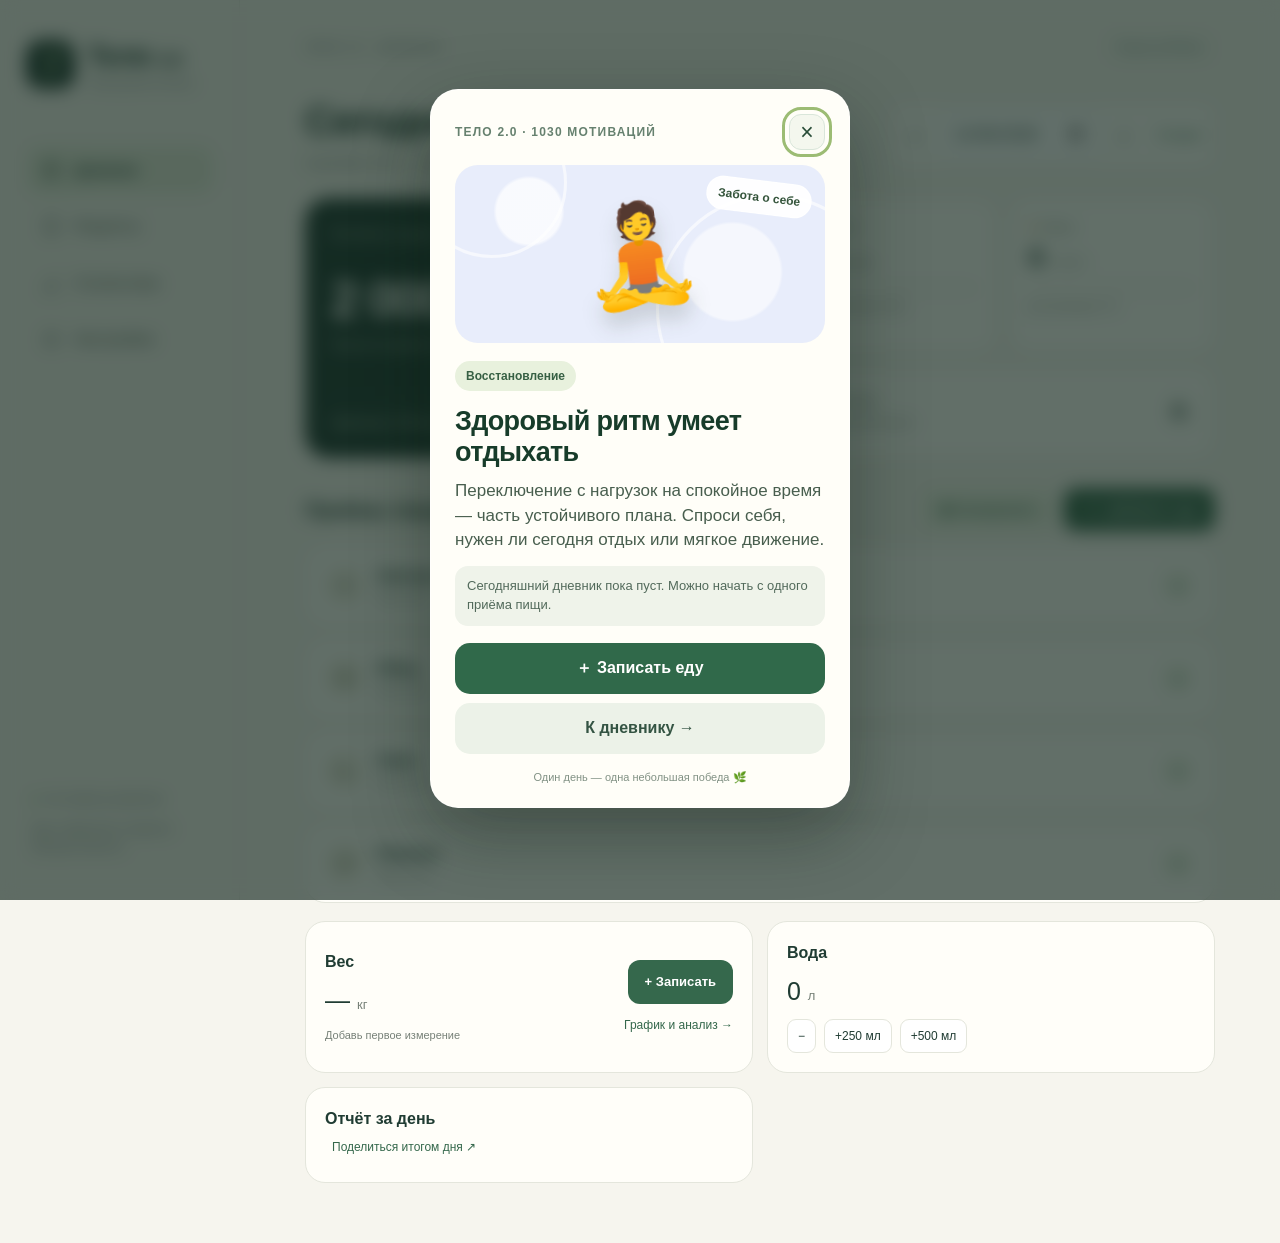
==== commit 0fb4da47: "Keep shared daily report consistent after removing completed-day checkbox" ====
--- a/index.html
+++ b/index.html
@@ -661,7 +661,7 @@
 
 async function download(name,content,mime){try{const result=await porciaCall('export',{name,content});notify(result.saved?'Копия сохранена в выбранную папку':'Экспорт отменён');}catch(e){notify('Не удалось экспортировать: '+e.message);}}
 function exportBackup(){download('telo-backup-'+N.dateKey()+'.json',JSON.stringify(state,null,2),'application/json');}
-function report(){const t=N.total(dayEntries()),r=N.remainder(t,state.goals);return [`Тело 2.0 · питание · ${dateLong(currentDate)}`,`Статус: ${dayInfo().complete?'вся еда записана':'неполный день'}`,`Цель ${state.goals.kcal} ккал · белок ≥${state.goals.protein} г · жиры ≥${state.goals.fat} г · углеводы без цели`,'',...mealNames.flatMap(m=>dayEntries().filter(e=>e.meal===m).map(e=>`${m}: ${e.name}${e.grams?' — '+fmt(e.grams,1)+' г':''}; ${e.estimated?'≈':''}${fmt(e.kcal)} ккал, Б ${fmt(e.protein,1)}, Ж ${fmt(e.fat,1)}, У ${fmt(e.carbs,1)}${e.note?'\nЗаметка: '+e.note:''}`)),'',`Итого ${fmt(t.kcal)} ккал · Б ${fmt(t.protein,1)} · Ж ${fmt(t.fat,1)} · У ${fmt(t.carbs,1)}`,`${r.kcal>=0?'Осталось':'Сверх ориентира'}: ${fmt(Math.abs(r.kcal))} ккал. До минимума: белок ${fmt(r.protein,1)} г, жиры ${fmt(r.fat,1)} г.`,`Вода: ${fmt(dayInfo().water/1000,2)} л`,'Оценочные записи не являются точными измерениями.'].join('\n');}
+function report(){const t=N.total(dayEntries()),r=N.remainder(t,state.goals);return [`Тело 2.0 · питание · ${dateLong(currentDate)}`,`Записей о еде: ${dayEntries().length}`,`Цель ${state.goals.kcal} ккал · белок ≥${state.goals.protein} г · жиры ≥${state.goals.fat} г · углеводы без цели`,'',...mealNames.flatMap(m=>dayEntries().filter(e=>e.meal===m).map(e=>`${m}: ${e.name}${e.grams?' — '+fmt(e.grams,1)+' г':''}; ${e.estimated?'≈':''}${fmt(e.kcal)} ккал, Б ${fmt(e.protein,1)}, Ж ${fmt(e.fat,1)}, У ${fmt(e.carbs,1)}${e.note?'\nЗаметка: '+e.note:''}`)),'',`Итого ${fmt(t.kcal)} ккал · Б ${fmt(t.protein,1)} · Ж ${fmt(t.fat,1)} · У ${fmt(t.carbs,1)}`,`${r.kcal>=0?'Осталось':'Сверх ориентира'}: ${fmt(Math.abs(r.kcal))} ккал. До минимума: белок ${fmt(r.protein,1)} г, жиры ${fmt(r.fat,1)} г.`,`Вода: ${fmt(dayInfo().water/1000,2)} л`,'Оценочные записи не являются точными измерениями.'].join('\n');}
 async function shareReport(){const txt=report();showDialog('Итог дня',`<p class="note">Скопируй отчёт в наш чат — я смогу учесть новые записи.</p><textarea id="report-text" class="report-text" readonly>${esc(txt)}</textarea><div class="form-actions"><button class="secondary" data-action="save-report">Файл</button><button class="primary" data-action="copy-report">Копировать</button></div>`);}
 function updateConnection(){$('#connection').textContent=busy?'Сохранение…':'Только на iPhone';}
 async function bootOffline(){}
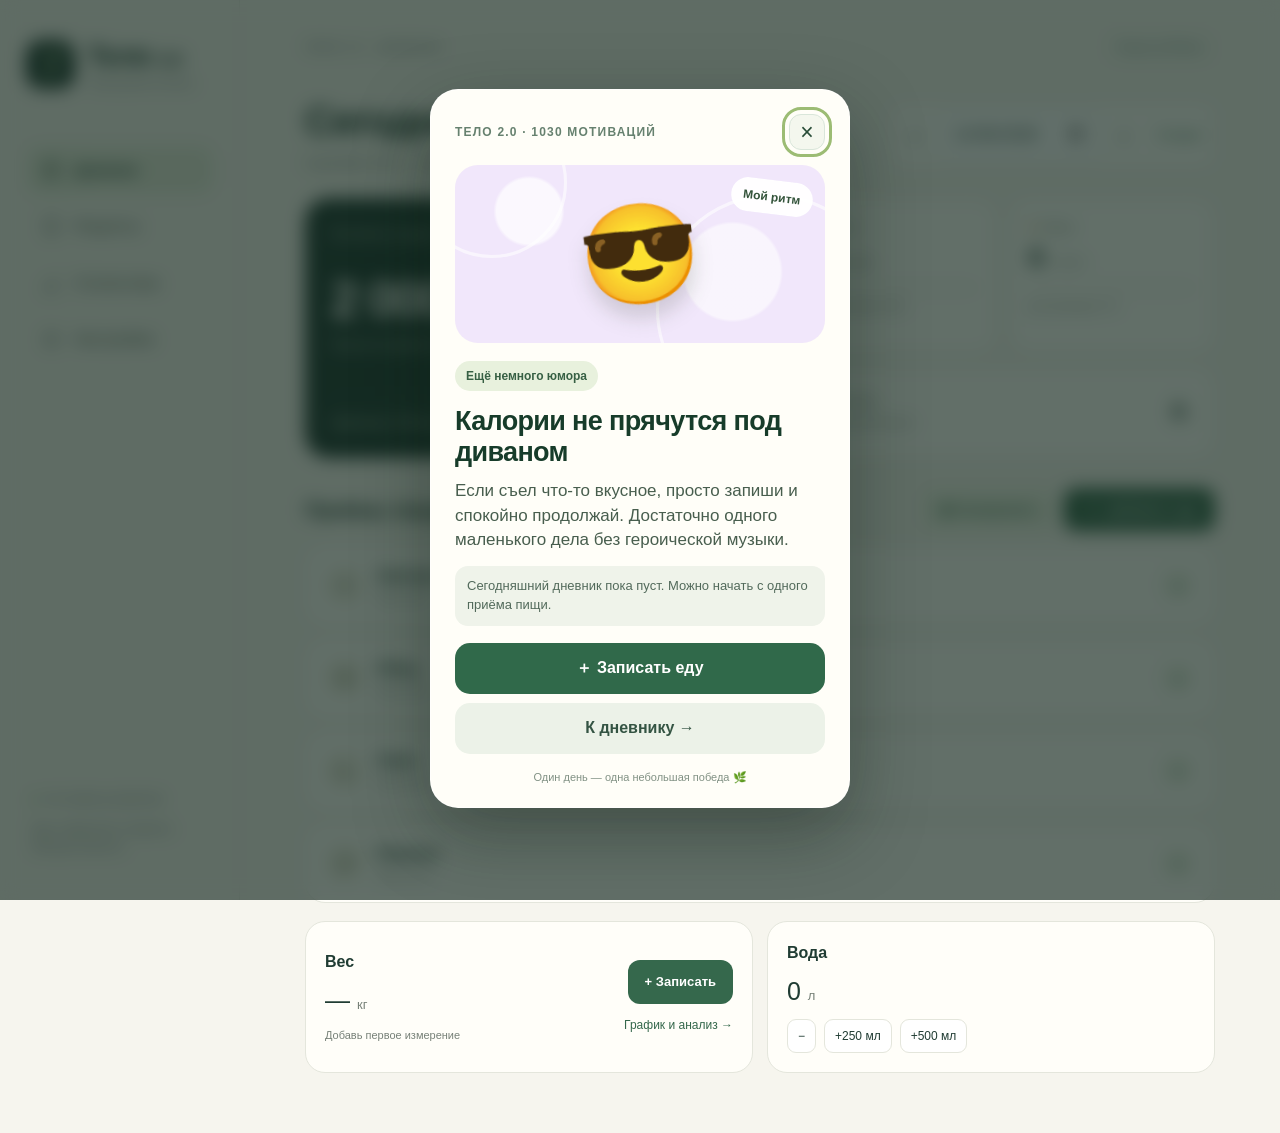
==== commit 638b9b57: "Remove redundant daily report UI and copy/file actions; diary already persists automatically" ====
--- a/index.html
+++ b/index.html
@@ -237,7 +237,7 @@
 function dateLong(date){return new Intl.DateTimeFormat('ru-RU',{day:'numeric',month:'long',year:'numeric',timeZone:'UTC'}).format(new Date(date+'T12:00:00Z'));}
 function dateNav(){return `<div class="date-nav"><button class="icon-button" data-action="prev" aria-label="Предыдущий день">‹</button><input type="date" id="selected-date" value="${currentDate}" aria-label="Дата дневника"><button class="icon-button" data-action="next" aria-label="Следующий день">›</button><button class="text-button" data-action="today">Сегодня</button></div>`;}
 function render(){if(!state)return;const hash=location.hash.slice(1);tab=navs.some(x=>x[0]===hash)?hash:'diary';document.querySelectorAll('[data-tab]').forEach(a=>{a.classList.toggle('active',a.dataset.tab===tab);if(a.dataset.tab===tab)a.setAttribute('aria-current','page');else a.removeAttribute('aria-current');});$('#screen').innerHTML=({diary:diaryView,recipes:recipesView,stats:statsView,settings:settingsView}[tab])();updateConnection();}
-function diaryView(){const entries=dayEntries(),t=N.total(entries),r=N.remainder(t,state.goals),d=dayInfo(),estimated=entries.some(e=>e.estimated),pct=Math.min(t.kcal/state.goals.kcal*100,100);const macro=(name,key,cls)=>`<div class="macro ${cls}"><div class="macro-label"><span class="dot"></span>${name}</div><strong>${fmt(t[key])} <small>/ ≥${fmt(state.goals[key])} г</small></strong><div class="bar"><i style="width:${state.goals[key]===0?100:Math.min(100,t[key]/state.goals[key]*100)}%"></i></div><div class="micro">${r[key]>0?`До минимума ${fmt(r[key])} г`:'Минимум выполнен ✓'}</div></div>`;return `<div class="title-row"><div><h1>${titleDate(currentDate)} <span style="font-weight:400;color:#97a18e">на тарелке</span></h1><p class="subtitle">${dateLong(currentDate)} · ${entries.length?'Каждая запись делает картину яснее.':'Начни с первого приёма пищи.'}</p></div>${dateNav()}</div><div class="dashboard"><section class="energy" aria-label="Калории"><span class="energy-label">${r.kcal>=0?'Осталось на день':'Сверх ориентира'}</span><div class="energy-inner"><div><div class="energy-number">${estimated?'≈ ':''}${fmt(Math.abs(r.kcal))} <small>ккал</small></div><p class="energy-caption">${entries.length?'Можно планировать следующий приём':'Пока нет записей за этот день'}</p></div><div class="ring" style="--progress:${pct}%"><div class="ring-inner"><strong>${fmt(t.kcal)}</strong><small>съедено, ккал</small></div></div></div><div class="energy-foot"><span>Ориентир ${fmt(state.goals.kcal)} ккал</span><span>${estimated?'Есть приблизительные расчёты':'Твой дневной ориентир'}</span></div></section><div class="macros">${macro('Белки','protein','protein')}${macro('Жиры','fat','fat')}<div class="macro carbs"><div><div class="macro-label"><span class="dot"></span>Углеводы</div><span class="micro">Без отдельной цели</span></div><strong>${fmt(t.carbs)} <small>г</small></strong></div></div></div><div class="section-head"><h2>Приёмы пищи</h2><div class="quick-actions"><button class="secondary" data-action="open-scanner">▥ Сканировать</button><button class="primary" data-action="add">${icon('plus')}Добавить еду</button></div></div><div class="meals">${mealNames.map((meal,i)=>{const list=entries.filter(e=>e.meal===meal),m=N.total(list);return `<section class="meal"><div class="meal-head"><div class="meal-icon">${icon(['sun','plate','moon','cup'][i])}</div><div class="grow"><h3>${meal}</h3><p>${list.length?`${list.length} ${list.length===1?'запись':'записи'}`:'Пока пусто'}</p></div>${list.length?`<span class="meal-kcal">${fmt(m.kcal)} <small>ккал</small></span>`:''}<button class="icon-button" data-action="add" data-meal="${meal}" aria-label="Добавить: ${meal}">+</button></div>${list.map(e=>`<button class="entry" data-action="edit-entry" data-id="${esc(e.id)}">${e.photo?`<img src="${e.photo}" alt="Фото блюда">`:''}<div><div class="entry-title">${esc(e.name)}</div><div class="entry-info">${e.grams?`${fmt(e.grams,1)} г · `:''}Б ${fmt(e.protein,1)} · Ж ${fmt(e.fat,1)} · У ${fmt(e.carbs,1)}${e.estimated?' · оценка':''}</div></div><div class="entry-values">${e.estimated?'≈':''}${fmt(e.kcal)}<small>ккал · изменить</small></div></button>`).join('')}</section>`;}).join('')}</div><div class="bottom-grid"><div class="small-card weight-quick"><div><h3>Вес</h3><div class="water-num">${latestWeight()?fmt(latestWeight().kg,2):'—'} <small style="font-size:13px;color:var(--muted)">кг</small></div><p class="micro">${latestWeight()?dateLong(latestWeight().date):'Добавь первое измерение'}</p></div><div class="weight-quick-actions"><button class="primary" data-action="new-weight">+ Записать</button><a href="#stats">График и анализ →</a></div></div><div class="small-card water-card"><div><h3>Вода</h3><div class="water-num">${fmt(d.water/1000,2)} <small style="font-size:13px;color:var(--muted)">л</small></div></div><div class="water-controls"><button data-action="water" data-amount="-250" aria-label="Убрать 250 мл">−</button><button data-action="water" data-amount="250">+250 мл</button><button data-action="water" data-amount="500">+500 мл</button></div></div><div class="small-card report-card"><h3>Отчёт за день</h3><button class="text-button" data-action="report">Поделиться итогом дня ↗</button></div></div>${estimated?'<p class="note">≈ — приблизительный расчёт. Для домашних блюд важно учитывать ингредиенты, масла и размер порции.</p>':''}`;}
+function diaryView(){const entries=dayEntries(),t=N.total(entries),r=N.remainder(t,state.goals),d=dayInfo(),estimated=entries.some(e=>e.estimated),pct=Math.min(t.kcal/state.goals.kcal*100,100);const macro=(name,key,cls)=>`<div class="macro ${cls}"><div class="macro-label"><span class="dot"></span>${name}</div><strong>${fmt(t[key])} <small>/ ≥${fmt(state.goals[key])} г</small></strong><div class="bar"><i style="width:${state.goals[key]===0?100:Math.min(100,t[key]/state.goals[key]*100)}%"></i></div><div class="micro">${r[key]>0?`До минимума ${fmt(r[key])} г`:'Минимум выполнен ✓'}</div></div>`;return `<div class="title-row"><div><h1>${titleDate(currentDate)} <span style="font-weight:400;color:#97a18e">на тарелке</span></h1><p class="subtitle">${dateLong(currentDate)} · ${entries.length?'Каждая запись делает картину яснее.':'Начни с первого приёма пищи.'}</p></div>${dateNav()}</div><div class="dashboard"><section class="energy" aria-label="Калории"><span class="energy-label">${r.kcal>=0?'Осталось на день':'Сверх ориентира'}</span><div class="energy-inner"><div><div class="energy-number">${estimated?'≈ ':''}${fmt(Math.abs(r.kcal))} <small>ккал</small></div><p class="energy-caption">${entries.length?'Можно планировать следующий приём':'Пока нет записей за этот день'}</p></div><div class="ring" style="--progress:${pct}%"><div class="ring-inner"><strong>${fmt(t.kcal)}</strong><small>съедено, ккал</small></div></div></div><div class="energy-foot"><span>Ориентир ${fmt(state.goals.kcal)} ккал</span><span>${estimated?'Есть приблизительные расчёты':'Твой дневной ориентир'}</span></div></section><div class="macros">${macro('Белки','protein','protein')}${macro('Жиры','fat','fat')}<div class="macro carbs"><div><div class="macro-label"><span class="dot"></span>Углеводы</div><span class="micro">Без отдельной цели</span></div><strong>${fmt(t.carbs)} <small>г</small></strong></div></div></div><div class="section-head"><h2>Приёмы пищи</h2><div class="quick-actions"><button class="secondary" data-action="open-scanner">▥ Сканировать</button><button class="primary" data-action="add">${icon('plus')}Добавить еду</button></div></div><div class="meals">${mealNames.map((meal,i)=>{const list=entries.filter(e=>e.meal===meal),m=N.total(list);return `<section class="meal"><div class="meal-head"><div class="meal-icon">${icon(['sun','plate','moon','cup'][i])}</div><div class="grow"><h3>${meal}</h3><p>${list.length?`${list.length} ${list.length===1?'запись':'записи'}`:'Пока пусто'}</p></div>${list.length?`<span class="meal-kcal">${fmt(m.kcal)} <small>ккал</small></span>`:''}<button class="icon-button" data-action="add" data-meal="${meal}" aria-label="Добавить: ${meal}">+</button></div>${list.map(e=>`<button class="entry" data-action="edit-entry" data-id="${esc(e.id)}">${e.photo?`<img src="${e.photo}" alt="Фото блюда">`:''}<div><div class="entry-title">${esc(e.name)}</div><div class="entry-info">${e.grams?`${fmt(e.grams,1)} г · `:''}Б ${fmt(e.protein,1)} · Ж ${fmt(e.fat,1)} · У ${fmt(e.carbs,1)}${e.estimated?' · оценка':''}</div></div><div class="entry-values">${e.estimated?'≈':''}${fmt(e.kcal)}<small>ккал · изменить</small></div></button>`).join('')}</section>`;}).join('')}</div><div class="bottom-grid"><div class="small-card weight-quick"><div><h3>Вес</h3><div class="water-num">${latestWeight()?fmt(latestWeight().kg,2):'—'} <small style="font-size:13px;color:var(--muted)">кг</small></div><p class="micro">${latestWeight()?dateLong(latestWeight().date):'Добавь первое измерение'}</p></div><div class="weight-quick-actions"><button class="primary" data-action="new-weight">+ Записать</button><a href="#stats">График и анализ →</a></div></div><div class="small-card water-card"><div><h3>Вода</h3><div class="water-num">${fmt(d.water/1000,2)} <small style="font-size:13px;color:var(--muted)">л</small></div></div><div class="water-controls"><button data-action="water" data-amount="-250" aria-label="Убрать 250 мл">−</button><button data-action="water" data-amount="250">+250 мл</button><button data-action="water" data-amount="500">+500 мл</button></div></div></div>${estimated?'<p class="note">≈ — приблизительный расчёт. Для домашних блюд важно учитывать ингредиенты, масла и размер порции.</p>':''}`;}
 function foodsView(){return `<div class="title-row"><div><h1>База продуктов</h1><p class="subtitle">Поиск по большой открытой базе упаковок и по твоим продуктам.</p></div></div><section class="small-card" style="margin-bottom:18px"><h2>Сканер штрихкода</h2><p class="note">После считывания увидишь продукт и КБЖУ, выберешь массу и приём пищи, а затем подтвердишь запись. Снимать фото не нужно. Камера считывает код непосредственно в «Тела 2.0», без приложения «Команды».</p><div class="scanner-buttons"><button class="primary" data-action="barcode-scan">▥ Включить сканер</button></div><div class="toolbar"><input id="barcode-input" inputmode="numeric" type="text" maxlength="14" placeholder="Или введи цифры под кодом" aria-label="Штрихкод товара"><button class="secondary" data-action="barcode-lookup">Найти по номеру</button></div><div id="barcode-result" aria-live="polite"></div><p class="micro">Если товар отсутствует в бесплатной базе, сохрани данные с этикетки. После этого «Тело 2.0» узнает его по штрихкоду без интернета.</p></section><section class="small-card" style="margin-bottom:20px"><h2>Поиск в Open Food Facts</h2><div class="toolbar"><input class="search" id="online-search" type="search" placeholder="Например, творог 5%, йогурт, гречка…" maxlength="100" aria-label="Поиск в базе продуктов"><button class="primary" data-action="online-search">Найти</button></div><p class="micro">Поиск бесплатный, без аккаунта и API-ключа. У Open Food Facts неполный охват российских марок и ограничение частоты запросов. Сверяй КБЖУ с этикеткой.</p><div id="online-results"></div><p class="micro">Источник: <a href="https://world.openfoodfacts.org/" target="_blank" rel="noopener noreferrer">Open Food Facts</a> · ODbL · данные сообщества.</p></section><div class="section-head"><h2>Мои продукты</h2><button class="secondary" data-action="new-food">+ Свой продукт</button></div><input class="search" style="width:100%;margin:8px 0 14px" id="food-search" type="search" placeholder="Поиск среди сохранённых" aria-label="Поиск сохранённых продуктов"><div class="food-grid" id="food-results">${foodCards(state.foods)}</div>`;}
 async function lookupBarcode(raw){
  const code=String(raw||'').replace(/\s/g,'');const out=$('#barcode-result');
@@ -661,8 +661,6 @@
 
 async function download(name,content,mime){try{const result=await porciaCall('export',{name,content});notify(result.saved?'Копия сохранена в выбранную папку':'Экспорт отменён');}catch(e){notify('Не удалось экспортировать: '+e.message);}}
 function exportBackup(){download('telo-backup-'+N.dateKey()+'.json',JSON.stringify(state,null,2),'application/json');}
-function report(){const t=N.total(dayEntries()),r=N.remainder(t,state.goals);return [`Тело 2.0 · питание · ${dateLong(currentDate)}`,`Записей о еде: ${dayEntries().length}`,`Цель ${state.goals.kcal} ккал · белок ≥${state.goals.protein} г · жиры ≥${state.goals.fat} г · углеводы без цели`,'',...mealNames.flatMap(m=>dayEntries().filter(e=>e.meal===m).map(e=>`${m}: ${e.name}${e.grams?' — '+fmt(e.grams,1)+' г':''}; ${e.estimated?'≈':''}${fmt(e.kcal)} ккал, Б ${fmt(e.protein,1)}, Ж ${fmt(e.fat,1)}, У ${fmt(e.carbs,1)}${e.note?'\nЗаметка: '+e.note:''}`)),'',`Итого ${fmt(t.kcal)} ккал · Б ${fmt(t.protein,1)} · Ж ${fmt(t.fat,1)} · У ${fmt(t.carbs,1)}`,`${r.kcal>=0?'Осталось':'Сверх ориентира'}: ${fmt(Math.abs(r.kcal))} ккал. До минимума: белок ${fmt(r.protein,1)} г, жиры ${fmt(r.fat,1)} г.`,`Вода: ${fmt(dayInfo().water/1000,2)} л`,'Оценочные записи не являются точными измерениями.'].join('\n');}
-async function shareReport(){const txt=report();showDialog('Итог дня',`<p class="note">Скопируй отчёт в наш чат — я смогу учесть новые записи.</p><textarea id="report-text" class="report-text" readonly>${esc(txt)}</textarea><div class="form-actions"><button class="secondary" data-action="save-report">Файл</button><button class="primary" data-action="copy-report">Копировать</button></div>`);}
 function updateConnection(){$('#connection').textContent=busy?'Сохранение…':'Только на iPhone';}
 async function bootOffline(){}
 window.addEventListener('hashchange',()=>{render();window.scrollTo(0,0);});
@@ -735,7 +733,7 @@
 case'online-save':{const f=remoteFoods[Number(b.dataset.index)];if(f){if(state.foods.some(x=>x.barcode===f.code)){notify('Этот штрихкод уже есть среди твоих продуктов');break;}if(f.incomplete){openFood(null,f.code,{...f,barcode:f.code,note:'Open Food Facts · неполные данные, проверить по этикетке',estimated:false});break;}const next=clone(state);next.foods.push({id:N.uid(),name:f.name,barcode:f.code,kcal:f.kcal,protein:f.protein,fat:f.fat,carbs:f.carbs,estimated:false,note:'Open Food Facts · '+f.code});if(await commit(next))notify('Продукт сохранён в личной базе');}break;}
 case'native-import':{try{const imported=await porciaCall('import');if(!imported)break;N.validate(imported);if(!await porciaCall('confirm',{message:`Восстановить ${imported.entries.length} записей из копии? Текущий дневник будет заменён.`}))break;if(await commit(imported))notify('Дневник восстановлен');}catch(ex){notify('Не удалось восстановить: '+ex.message);}break;}
 case'native-photo':{const form=$('#entry-form'),submit=form.querySelector('[type=submit]');submit.disabled=true;b.disabled=true;try{const result=await porciaCall('photo');if(result&&$('#entry-form')===form){photo=result;$('#photo-preview').src=result;$('#photo-preview').hidden=false;$('#remove-photo').hidden=false;}}catch(ex){err(form,'Не удалось открыть фото: '+ex.message);}finally{submit.disabled=false;b.disabled=false;}break;}
-case'prev':currentDate=N.shiftDate(currentDate,-1);render();break;case'next':currentDate=N.shiftDate(currentDate,1);render();break;case'today':currentDate=N.dateKey();render();break;case'add':openEntry(null,null,b.dataset.meal);break;case'edit-entry':openEntry(id);break;case'new-food':openFood();break;case'edit-food':openFood(id);break;case'use-food':openEntry(null,state.foods.find(x=>x.id===id));break;case'use-recipe':openEntry(null,state.recipes.find(x=>x.id===id));break;case'new-recipe':openRecipe();break;case'edit-recipe':openRecipe(id);break;case'add-ingredient':{const f=state.foods.find(x=>x.id===$('#recipe-food').value),g=N.num($('#ingredient-grams').value);if(!f||!Number.isFinite(g)||g<=0||g>10000){err($('#recipe-form'),'Выбери продукт и массу от 0 до 10 000 г');break;}recipeItems.push({...clone(f),grams:g});$('#ingredient-grams').value='';$('#recipe-form .error').textContent='';renderIngredients();break;}case'remove-ingredient':recipeItems.splice(Number(b.dataset.index),1);renderIngredients();break;case'delete-entry':case'delete-food':case'delete-recipe':{if(!await porciaCall('confirm',{message:'Удалить эту запись?'}))break;const next=clone(state),key=a==='delete-entry'?'entries':a==='delete-food'?'foods':'recipes',old=next[key].find(x=>x.id===id);next[key]=next[key].filter(x=>x.id!==id);if(key==='entries'&&next.days[old.date])next.days[old.date].complete=false;if(await commit(next)){closeDialog();notify('Удалено');}break;}case'water':{const next=clone(state);next.days[currentDate]={...dayInfo(),water:Math.min(20000,Math.max(0,dayInfo().water+Number(b.dataset.amount)))};await commit(next);break;}case'open-day':currentDate=b.dataset.date;location.hash='diary';render();break;case'export':exportBackup();break;case'report':shareReport();break;case'copy-report':try{await porciaCall('copy',{text:$('#report-text').value});notify('Отчёт скопирован');}catch{$('#report-text').focus();$('#report-text').select();notify('Выдели текст и нажми «Копировать».');}break;case'save-report':download('nutrition-'+currentDate+'.txt',$('#report-text').value,'text/plain;charset=utf-8');break;}});
+case'prev':currentDate=N.shiftDate(currentDate,-1);render();break;case'next':currentDate=N.shiftDate(currentDate,1);render();break;case'today':currentDate=N.dateKey();render();break;case'add':openEntry(null,null,b.dataset.meal);break;case'edit-entry':openEntry(id);break;case'new-food':openFood();break;case'edit-food':openFood(id);break;case'use-food':openEntry(null,state.foods.find(x=>x.id===id));break;case'use-recipe':openEntry(null,state.recipes.find(x=>x.id===id));break;case'new-recipe':openRecipe();break;case'edit-recipe':openRecipe(id);break;case'add-ingredient':{const f=state.foods.find(x=>x.id===$('#recipe-food').value),g=N.num($('#ingredient-grams').value);if(!f||!Number.isFinite(g)||g<=0||g>10000){err($('#recipe-form'),'Выбери продукт и массу от 0 до 10 000 г');break;}recipeItems.push({...clone(f),grams:g});$('#ingredient-grams').value='';$('#recipe-form .error').textContent='';renderIngredients();break;}case'remove-ingredient':recipeItems.splice(Number(b.dataset.index),1);renderIngredients();break;case'delete-entry':case'delete-food':case'delete-recipe':{if(!await porciaCall('confirm',{message:'Удалить эту запись?'}))break;const next=clone(state),key=a==='delete-entry'?'entries':a==='delete-food'?'foods':'recipes',old=next[key].find(x=>x.id===id);next[key]=next[key].filter(x=>x.id!==id);if(key==='entries'&&next.days[old.date])next.days[old.date].complete=false;if(await commit(next)){closeDialog();notify('Удалено');}break;}case'water':{const next=clone(state);next.days[currentDate]={...dayInfo(),water:Math.min(20000,Math.max(0,dayInfo().water+Number(b.dataset.amount)))};await commit(next);break;}case'open-day':currentDate=b.dataset.date;location.hash='diary';render();break;case'export':exportBackup();break;}});
 
 // Мотивация — независима от хранилища дневника: только порядковый номер фразы в localStorage.
 const TELO_MOTIVATIONS=[
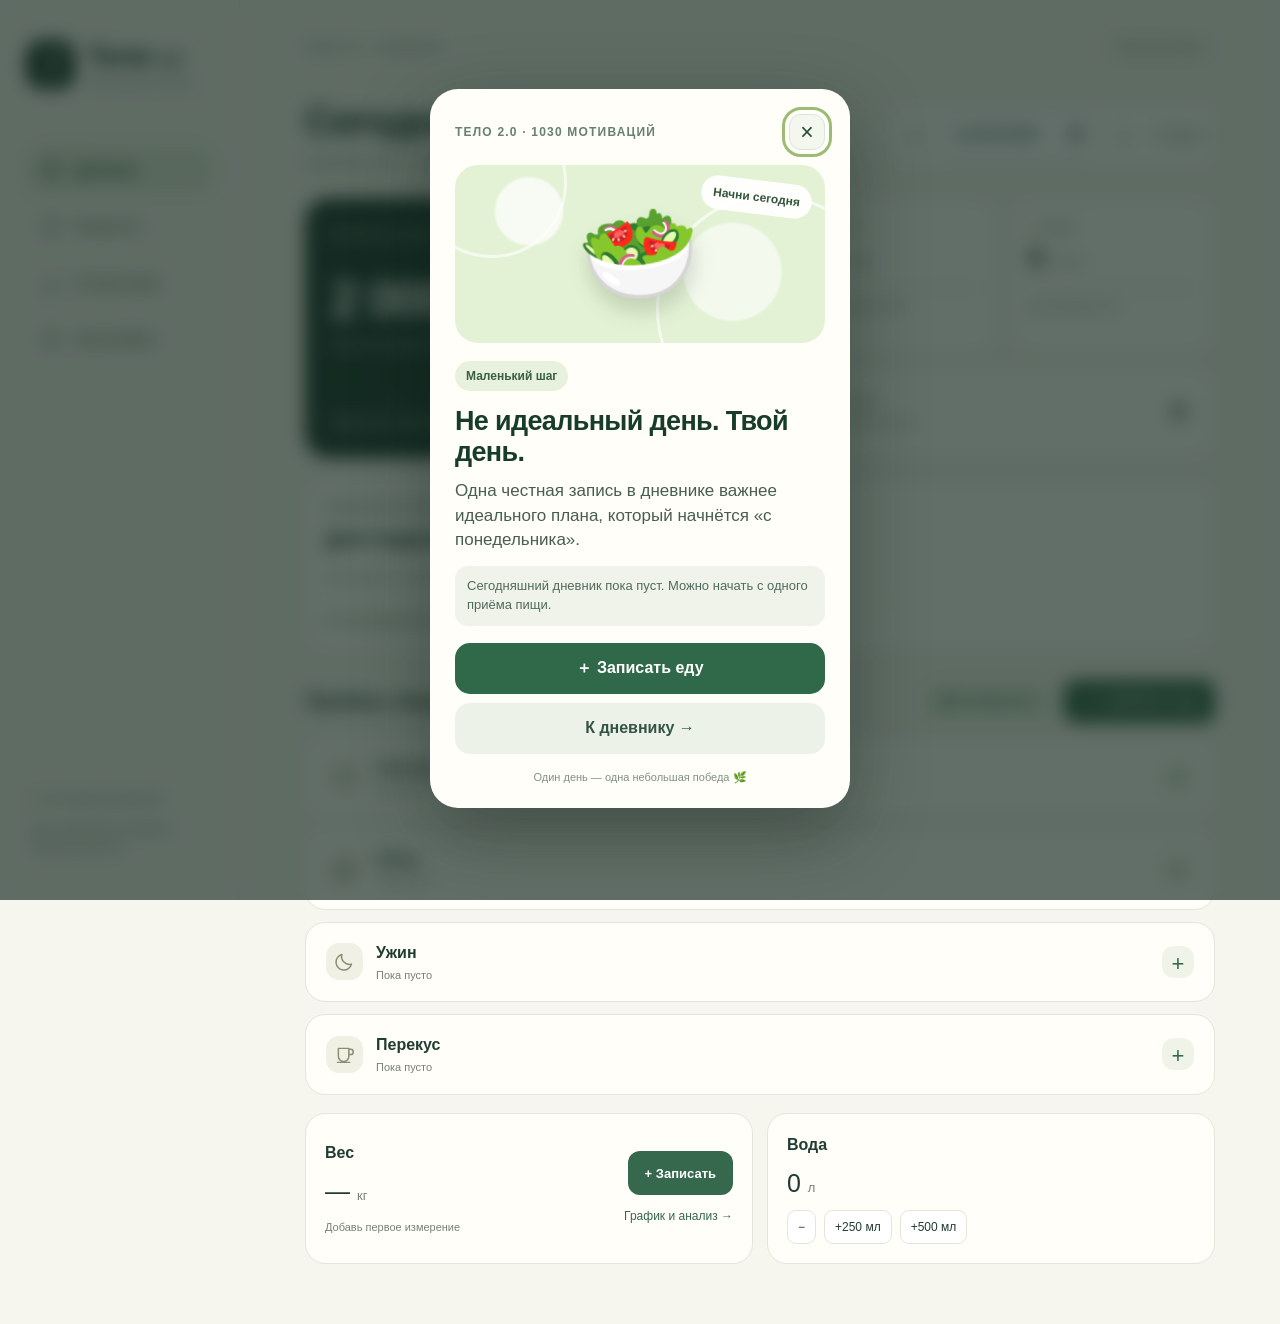
==== commit 6ddf297c: "Add automatic food feedback and recipe suggestions for daily and weekly reports" ====
--- a/index.html
+++ b/index.html
@@ -1,4 +1,4 @@
-<!doctype html><html lang="ru"><head><meta charset="utf-8"><meta http-equiv="Content-Security-Policy" content="default-src 'self'; script-src 'self' 'unsafe-inline'; style-src 'self' 'unsafe-inline'; img-src 'self' data: blob:; connect-src 'self' https://world.openfoodfacts.org https://ru.openfoodfacts.org; form-action 'none'; media-src 'self' blob: mediastream:; worker-src 'self'; base-uri 'self'"><meta name="viewport" content="width=device-width,initial-scale=1,viewport-fit=cover"><meta name="apple-mobile-web-app-capable" content="yes"><meta name="apple-mobile-web-app-status-bar-style" content="default"><meta name="apple-mobile-web-app-title" content="Тело 2.0"><link rel="manifest" href="manifest.webmanifest"><meta name="theme-color" content="#f6f5ee"><meta name="description" content="Личный дневник питания: еда, калории и БЖУ. Данные хранятся на устройстве."><link rel="apple-touch-icon" href="icon-192.png"><link rel="icon" href="favicon.png"><style>:root{--bg:#f6f5ee;--paper:#fffef9;--ink:#203c33;--muted:#778178;--line:#e4e6dc;--green:#35684c;--lime:#d9edb3;--orange:#c38a49;--blue:#6697a5;--radius:24px}*{box-sizing:border-box}body{margin:0;background:var(--bg);color:var(--ink);font:15px/1.5 -apple-system,BlinkMacSystemFont,"Segoe UI",sans-serif;-webkit-font-smoothing:antialiased}button,input,select,textarea{font:inherit}button,a,input,select,textarea{-webkit-tap-highlight-color:transparent}button{cursor:pointer}button:disabled{opacity:.5;cursor:wait}button:focus-visible,a:focus-visible{outline:3px solid #9cbc74;outline-offset:4px}button{color:inherit}a{color:inherit}h1,h2,h3,p{margin:0}h1{font-size:40px;line-height:1.15;font-weight:650;letter-spacing:-1.5px}h2{font-size:23px;letter-spacing:-.5px}h3{font-size:16px;font-weight:600}.shell{max-width:1440px;margin:auto;display:grid;grid-template-columns:240px 1fr;min-height:100dvh}.sidebar{padding:40px 26px;position:sticky;top:0;height:100dvh;border-right:1px solid var(--line);display:flex;flex-direction:column}.brand{display:flex;gap:12px;text-decoration:none;font-size:29px;line-height:1.15;font-weight:700;letter-spacing:-1px;align-items:center}.brand-mark{height:49px;width:49px;background:var(--ink);color:var(--lime);border-radius:16px;display:grid;place-items:center;font:italic 38px Georgia}.brand-sub{display:block;font-size:10px;font-weight:400;letter-spacing:.2px;color:var(--muted);margin-top:5px}nav{display:flex;flex-direction:column;gap:8px;margin-top:56px}nav a{display:flex;align-items:center;gap:13px;padding:13px 15px;border-radius:13px;text-decoration:none;color:#69766a;font-weight:550}nav a.active{background:#e4ebd9;color:var(--ink)}svg{height:21px;width:21px;flex:none;fill:none;stroke:currentColor;stroke-width:1.7;stroke-linecap:round;stroke-linejoin:round}.side-note{margin-top:auto;color:var(--muted);font-size:12px;padding:24px 6px 4px}.side-note p{margin-top:12px}.local-dot{display:inline-block;width:6px;height:6px;background:#7ba263;border-radius:50%;margin-right:5px}main{padding:32px 48px 60px;min-width:0}.top{display:flex;justify-content:space-between;align-items:center;margin-bottom:35px}.eyebrow{font-size:10px;font-weight:700;letter-spacing:2px;color:var(--muted)}.pill{font-size:11px;border:1px solid #dce2d5;border-radius:20px;padding:6px 11px;color:var(--green)}.title-row{display:flex;justify-content:space-between;gap:20px;align-items:center;margin-bottom:26px}.subtitle{color:var(--muted);font-size:13px;margin-top:9px}.date-nav{display:flex;align-items:center;gap:6px;background:var(--paper);padding:5px;border:1px solid var(--line);border-radius:13px}.date-nav input{width:126px;border:0;background:none;padding:8px 0;font-size:13px;min-height:35px}.icon-button{border:0;background:none;height:38px;min-width:38px;border-radius:12px;display:inline-grid;place-items:center;font-size:25px}.icon-button:hover{background:#e9eddf}.dashboard{display:grid;grid-template-columns:1.1fr 1fr;gap:18px}.energy{border-radius:var(--radius);background:var(--ink);color:var(--paper);padding:26px;position:relative;overflow:hidden;min-height:260px;display:flex;flex-direction:column;justify-content:space-between}.energy-label{font-size:13px;color:#c6d3c0}.energy-inner{display:flex;align-items:center;justify-content:space-between;gap:12px}.energy-number{font-size:44px;letter-spacing:-2px;line-height:1.15;font-weight:600}.energy-number small{font-size:14px;letter-spacing:0;color:#c6d3c0}.energy-caption{font-size:12px;color:#c6d3c0;margin-top:7px}.ring{border-radius:50%;background:conic-gradient(var(--lime) var(--progress),#3d574a 0);width:122px;height:122px;display:grid;place-items:center;flex:none}.ring-inner{border-radius:50%;height:104px;width:104px;background:var(--ink);display:grid;place-content:center;text-align:center}.ring strong{font-size:24px;font-weight:500;letter-spacing:-1px}.ring small{font-size:10px;color:#c6d3c0}.energy-foot{border-top:1px solid #486051;padding-top:14px;margin-top:17px;font-size:12px;display:flex;justify-content:space-between;gap:10px;color:#dce6d2}.macros{display:grid;grid-template-columns:1fr 1fr;gap:12px}.macro{padding:19px 19px 15px;border:1px solid var(--line);background:var(--paper);border-radius:20px;min-width:0}.macro-label{display:flex;align-items:center;gap:7px;font-size:12px;color:var(--muted)}.dot{width:6px;height:6px;background:var(--green);border-radius:50%;display:inline-block}.fat .dot{background:var(--orange)}.carbs .dot{background:var(--blue)}.macro strong{font-size:28px;font-weight:550;line-height:1.6;letter-spacing:-1px}.macro strong small{font-size:13px;font-weight:400;letter-spacing:0;color:var(--muted)}.bar{height:4px;background:#eceee4;border-radius:6px;overflow:hidden;margin:5px 0 8px}.bar i{display:block;height:100%;background:var(--green);border-radius:6px}.fat .bar i{background:var(--orange)}.micro{font-size:11px;color:var(--muted);line-height:1.5}.carbs{display:flex;justify-content:space-between;align-items:center;grid-column:1/-1;padding:13px 20px}.carbs strong{font-size:23px}.section-head{display:flex;justify-content:space-between;align-items:center;gap:12px;margin:30px 0 14px}.section-head h2{font-size:21px}.primary,.secondary,.danger{border:0;border-radius:12px;padding:11px 17px;font-size:13px;min-height:44px;font-weight:600;display:inline-flex;align-items:center;justify-content:center;gap:7px;text-decoration:none}.primary{background:var(--green);color:white}.primary:hover{background:#285339}.secondary{background:#eaf0e0;color:var(--green)}.danger{background:#f9e7df;color:#954f3b}.text-button{background:none;border:0;color:var(--green);font-size:12px;padding:7px}.meals{display:grid;gap:12px}.meal{border:1px solid var(--line);background:var(--paper);border-radius:20px;overflow:hidden}.meal-head{display:flex;align-items:center;gap:13px;padding:18px 20px}.meal-icon{width:37px;height:37px;display:grid;place-items:center;background:#f1f0e5;border-radius:13px;color:#8a8d70}.meal-head p{font-size:11px;color:var(--muted);margin-top:2px}.meal-head .grow{flex:1}.meal-kcal{font-size:16px;font-weight:600}.meal-kcal small{font-size:10px;color:var(--muted);font-weight:400}.meal .icon-button{color:var(--green);background:#f0f4e8;height:32px;min-width:32px;font-size:22px}.entry{border:0;border-top:1px solid #eff0e9;padding:13px 20px;width:100%;background:none;text-align:left;display:flex;gap:12px;align-items:center}.entry:hover{background:#f7f8f1}.entry img{width:42px;height:42px;object-fit:cover;border-radius:11px}.entry-title{font-size:13px;line-height:1.35}.entry-info{font-size:11px;color:var(--muted);margin-top:4px}.entry-values{margin-left:auto;text-align:right;white-space:nowrap;font-size:14px}.entry-values small{display:block;font-size:10px;color:var(--muted)}.bottom-grid{display:grid;grid-template-columns:1fr 1fr;gap:14px;margin-top:18px}.small-card{border:1px solid var(--line);padding:19px;border-radius:20px;background:var(--paper)}.water-num{font-size:25px;margin:8px 0}.water-controls{display:flex;gap:8px}.water-controls button{border:1px solid var(--line);border-radius:9px;background:white;padding:7px 10px;font-size:12px}.check{display:flex;align-items:center;gap:10px;cursor:pointer;font-size:13px}.check input{accent-color:var(--green);width:19px;height:19px;flex:none}.complete-card p{margin:10px 0 14px}.note{font-size:12px;color:var(--muted);margin:16px 0;line-height:1.65}.notice{border-radius:15px;background:#e9eddf;padding:15px 18px;font-size:12px;line-height:1.65;margin:18px 0;color:#53654d}.empty{text-align:center;padding:35px 18px;color:var(--muted)}.empty svg{height:36px;width:36px;color:#a9b59d;margin-bottom:10px}.empty h3{color:var(--ink);margin-bottom:5px}.empty p{font-size:12px;margin-bottom:14px}.toolbar{display:flex;gap:10px;flex-wrap:wrap;margin:20px 0}.search{flex:1;min-width:140px}.food-grid{display:grid;grid-template-columns:repeat(2,1fr);gap:12px}.food-card{background:var(--paper);border:1px solid var(--line);border-radius:19px;padding:18px;display:flex;flex-direction:column;gap:8px}.food-card .food-data{font-size:12px;color:var(--muted)}.food-card .food-actions{display:flex;justify-content:space-between;gap:7px;margin-top:auto;padding-top:5px}.food-card h3{font-size:15px}.badge{font-size:10px;color:#8a7454}.settings-grid{display:grid;grid-template-columns:1fr 1fr;gap:18px}.settings-grid .small-card{padding:23px}.settings-grid h2{font-size:19px;margin-bottom:12px}label.field{display:block;font-size:12px;color:#536556;margin-bottom:14px}input:not([type=checkbox]),select,textarea{width:100%;background:white;border:1px solid #dce0d3;border-radius:11px;color:var(--ink);padding:12px;min-height:46px;outline:none;font-size:16px}input:focus,textarea:focus,select:focus{border-color:#668e5d;box-shadow:0 0 0 2px #dfe9d1}textarea{resize:vertical;min-height:75px}label.field span{display:block;margin-bottom:6px}dialog{border:0;padding:0;border-radius:25px;width:min(530px,calc(100% - 24px));max-height:90dvh;background:var(--bg);color:var(--ink);box-shadow:0 18px 100px #10241640}dialog::backdrop{background:#172e245c;backdrop-filter:blur(3px)}.dialog-head{display:flex;justify-content:space-between;align-items:center;position:sticky;top:0;background:var(--bg);z-index:3;padding:20px 23px 12px;border-bottom:1px solid var(--line)}.dialog-head h2{font-size:21px}#dialog-body{padding:22px 23px 25px}.form-grid{display:grid;grid-template-columns:1fr 1fr;gap:0 12px}.form-grid .full{grid-column:1/-1}.macro-inputs{display:grid;grid-template-columns:repeat(4,1fr);gap:8px}.macro-inputs input{padding:10px 8px}.mode-switch{display:flex;border:1px solid var(--line);border-radius:11px;overflow:hidden;margin-bottom:17px}.mode-switch button{width:50%;background:var(--paper);border:0;font-size:12px;padding:11px}.mode-switch button.active{background:#e0eacb;font-weight:600}.form-actions{display:flex;gap:9px;margin-top:20px}.form-actions .primary{flex:1}.photo-preview{width:100%;max-height:170px;object-fit:cover;border-radius:13px;margin-bottom:12px}.photo-control{display:flex;align-items:center;gap:10px;margin:14px 0}.file-label{cursor:pointer}.file-label input{position:absolute;width:1px;height:1px;overflow:hidden;opacity:0}.portion-summary{background:#e7eddb;border-radius:12px;padding:13px;font-size:12px;margin-bottom:15px}.error{color:#a64633;font-size:13px;margin:12px 0}.warning{position:sticky;top:0;padding:12px 20px;color:#813e2f;background:#ffe7d8;z-index:30;font-size:13px}.history-list{display:grid;gap:10px;margin-top:20px}.history-row{display:flex;align-items:center;justify-content:space-between;gap:12px;border:1px solid var(--line);border-radius:17px;background:var(--paper);padding:18px;text-align:left}.history-row span{font-size:12px;color:var(--muted)}.history-row strong{font-size:16px;display:block}.history-row .right{text-align:right}.stats-grid{display:grid;grid-template-columns:repeat(3,1fr);gap:10px;margin:16px 0}.stat{background:var(--paper);border:1px solid var(--line);border-radius:17px;padding:18px}.stat strong{display:block;font-size:27px;font-weight:550}.stat span{font-size:11px;color:var(--muted)}.week-chart{display:flex;gap:12px;align-items:flex-end;height:145px;margin:20px 0 8px;border-bottom:1px solid var(--line);padding:0 4px 5px}.chart-col{flex:1;display:flex;flex-direction:column;align-items:center;justify-content:flex-end;height:100%;font-size:10px;color:var(--muted);gap:4px}.chart-bar{width:100%;max-width:44px;background:#bccd9f;border-radius:6px 6px 0 0;min-height:2px}.chart-bar.partial{background:repeating-linear-gradient(135deg,#dbe2cf,#dbe2cf 5px,#eef1e5 5px,#eef1e5 10px)}.ingredient{padding:12px;background:#fffef9;border:1px solid var(--line);border-radius:12px;display:flex;align-items:center;justify-content:space-between;font-size:13px;margin-bottom:8px}.ingredient small{color:var(--muted);display:block}.recipe-total{font-size:13px;padding:14px 0}.install-steps{padding-left:20px;color:#60705f;font-size:13px}.install-steps li{padding:5px 0}#toast{position:fixed;bottom:30px;left:50%;transform:translate(-50%,20px);background:var(--ink);color:white;padding:12px 20px;border-radius:12px;box-shadow:0 6px 20px #203c3322;opacity:0;pointer-events:none;transition:.2s;z-index:100;font-size:13px;max-width:90vw;text-align:center}#toast.visible{opacity:1;transform:translate(-50%,0)}.loading{padding:50px;text-align:center;color:var(--muted)}.stack{display:flex;flex-direction:column;gap:10px}.report-text{min-height:250px;font-size:13px;line-height:1.5}.source-link{font-size:12px}.full-width{width:100%}[hidden]{display:none!important}
+<!doctype html><html lang="ru"><head><meta charset="utf-8"><meta http-equiv="Content-Security-Policy" content="default-src 'self'; script-src 'self' 'unsafe-inline'; style-src 'self' 'unsafe-inline'; img-src 'self' data: blob:; connect-src 'self' https://world.openfoodfacts.org https://ru.openfoodfacts.org; form-action 'none'; media-src 'self' blob: mediastream:; worker-src 'self'; base-uri 'self'"><meta name="viewport" content="width=device-width,initial-scale=1,viewport-fit=cover"><meta name="apple-mobile-web-app-capable" content="yes"><meta name="apple-mobile-web-app-status-bar-style" content="default"><meta name="apple-mobile-web-app-title" content="Тело 2.0"><link rel="manifest" href="manifest.webmanifest"><link rel="stylesheet" href="food-coach.css?v=2.0.8"><meta name="theme-color" content="#f6f5ee"><meta name="description" content="Личный дневник питания: еда, калории и БЖУ. Данные хранятся на устройстве."><link rel="apple-touch-icon" href="icon-192.png"><link rel="icon" href="favicon.png"><style>:root{--bg:#f6f5ee;--paper:#fffef9;--ink:#203c33;--muted:#778178;--line:#e4e6dc;--green:#35684c;--lime:#d9edb3;--orange:#c38a49;--blue:#6697a5;--radius:24px}*{box-sizing:border-box}body{margin:0;background:var(--bg);color:var(--ink);font:15px/1.5 -apple-system,BlinkMacSystemFont,"Segoe UI",sans-serif;-webkit-font-smoothing:antialiased}button,input,select,textarea{font:inherit}button,a,input,select,textarea{-webkit-tap-highlight-color:transparent}button{cursor:pointer}button:disabled{opacity:.5;cursor:wait}button:focus-visible,a:focus-visible{outline:3px solid #9cbc74;outline-offset:4px}button{color:inherit}a{color:inherit}h1,h2,h3,p{margin:0}h1{font-size:40px;line-height:1.15;font-weight:650;letter-spacing:-1.5px}h2{font-size:23px;letter-spacing:-.5px}h3{font-size:16px;font-weight:600}.shell{max-width:1440px;margin:auto;display:grid;grid-template-columns:240px 1fr;min-height:100dvh}.sidebar{padding:40px 26px;position:sticky;top:0;height:100dvh;border-right:1px solid var(--line);display:flex;flex-direction:column}.brand{display:flex;gap:12px;text-decoration:none;font-size:29px;line-height:1.15;font-weight:700;letter-spacing:-1px;align-items:center}.brand-mark{height:49px;width:49px;background:var(--ink);color:var(--lime);border-radius:16px;display:grid;place-items:center;font:italic 38px Georgia}.brand-sub{display:block;font-size:10px;font-weight:400;letter-spacing:.2px;color:var(--muted);margin-top:5px}nav{display:flex;flex-direction:column;gap:8px;margin-top:56px}nav a{display:flex;align-items:center;gap:13px;padding:13px 15px;border-radius:13px;text-decoration:none;color:#69766a;font-weight:550}nav a.active{background:#e4ebd9;color:var(--ink)}svg{height:21px;width:21px;flex:none;fill:none;stroke:currentColor;stroke-width:1.7;stroke-linecap:round;stroke-linejoin:round}.side-note{margin-top:auto;color:var(--muted);font-size:12px;padding:24px 6px 4px}.side-note p{margin-top:12px}.local-dot{display:inline-block;width:6px;height:6px;background:#7ba263;border-radius:50%;margin-right:5px}main{padding:32px 48px 60px;min-width:0}.top{display:flex;justify-content:space-between;align-items:center;margin-bottom:35px}.eyebrow{font-size:10px;font-weight:700;letter-spacing:2px;color:var(--muted)}.pill{font-size:11px;border:1px solid #dce2d5;border-radius:20px;padding:6px 11px;color:var(--green)}.title-row{display:flex;justify-content:space-between;gap:20px;align-items:center;margin-bottom:26px}.subtitle{color:var(--muted);font-size:13px;margin-top:9px}.date-nav{display:flex;align-items:center;gap:6px;background:var(--paper);padding:5px;border:1px solid var(--line);border-radius:13px}.date-nav input{width:126px;border:0;background:none;padding:8px 0;font-size:13px;min-height:35px}.icon-button{border:0;background:none;height:38px;min-width:38px;border-radius:12px;display:inline-grid;place-items:center;font-size:25px}.icon-button:hover{background:#e9eddf}.dashboard{display:grid;grid-template-columns:1.1fr 1fr;gap:18px}.energy{border-radius:var(--radius);background:var(--ink);color:var(--paper);padding:26px;position:relative;overflow:hidden;min-height:260px;display:flex;flex-direction:column;justify-content:space-between}.energy-label{font-size:13px;color:#c6d3c0}.energy-inner{display:flex;align-items:center;justify-content:space-between;gap:12px}.energy-number{font-size:44px;letter-spacing:-2px;line-height:1.15;font-weight:600}.energy-number small{font-size:14px;letter-spacing:0;color:#c6d3c0}.energy-caption{font-size:12px;color:#c6d3c0;margin-top:7px}.ring{border-radius:50%;background:conic-gradient(var(--lime) var(--progress),#3d574a 0);width:122px;height:122px;display:grid;place-items:center;flex:none}.ring-inner{border-radius:50%;height:104px;width:104px;background:var(--ink);display:grid;place-content:center;text-align:center}.ring strong{font-size:24px;font-weight:500;letter-spacing:-1px}.ring small{font-size:10px;color:#c6d3c0}.energy-foot{border-top:1px solid #486051;padding-top:14px;margin-top:17px;font-size:12px;display:flex;justify-content:space-between;gap:10px;color:#dce6d2}.macros{display:grid;grid-template-columns:1fr 1fr;gap:12px}.macro{padding:19px 19px 15px;border:1px solid var(--line);background:var(--paper);border-radius:20px;min-width:0}.macro-label{display:flex;align-items:center;gap:7px;font-size:12px;color:var(--muted)}.dot{width:6px;height:6px;background:var(--green);border-radius:50%;display:inline-block}.fat .dot{background:var(--orange)}.carbs .dot{background:var(--blue)}.macro strong{font-size:28px;font-weight:550;line-height:1.6;letter-spacing:-1px}.macro strong small{font-size:13px;font-weight:400;letter-spacing:0;color:var(--muted)}.bar{height:4px;background:#eceee4;border-radius:6px;overflow:hidden;margin:5px 0 8px}.bar i{display:block;height:100%;background:var(--green);border-radius:6px}.fat .bar i{background:var(--orange)}.micro{font-size:11px;color:var(--muted);line-height:1.5}.carbs{display:flex;justify-content:space-between;align-items:center;grid-column:1/-1;padding:13px 20px}.carbs strong{font-size:23px}.section-head{display:flex;justify-content:space-between;align-items:center;gap:12px;margin:30px 0 14px}.section-head h2{font-size:21px}.primary,.secondary,.danger{border:0;border-radius:12px;padding:11px 17px;font-size:13px;min-height:44px;font-weight:600;display:inline-flex;align-items:center;justify-content:center;gap:7px;text-decoration:none}.primary{background:var(--green);color:white}.primary:hover{background:#285339}.secondary{background:#eaf0e0;color:var(--green)}.danger{background:#f9e7df;color:#954f3b}.text-button{background:none;border:0;color:var(--green);font-size:12px;padding:7px}.meals{display:grid;gap:12px}.meal{border:1px solid var(--line);background:var(--paper);border-radius:20px;overflow:hidden}.meal-head{display:flex;align-items:center;gap:13px;padding:18px 20px}.meal-icon{width:37px;height:37px;display:grid;place-items:center;background:#f1f0e5;border-radius:13px;color:#8a8d70}.meal-head p{font-size:11px;color:var(--muted);margin-top:2px}.meal-head .grow{flex:1}.meal-kcal{font-size:16px;font-weight:600}.meal-kcal small{font-size:10px;color:var(--muted);font-weight:400}.meal .icon-button{color:var(--green);background:#f0f4e8;height:32px;min-width:32px;font-size:22px}.entry{border:0;border-top:1px solid #eff0e9;padding:13px 20px;width:100%;background:none;text-align:left;display:flex;gap:12px;align-items:center}.entry:hover{background:#f7f8f1}.entry img{width:42px;height:42px;object-fit:cover;border-radius:11px}.entry-title{font-size:13px;line-height:1.35}.entry-info{font-size:11px;color:var(--muted);margin-top:4px}.entry-values{margin-left:auto;text-align:right;white-space:nowrap;font-size:14px}.entry-values small{display:block;font-size:10px;color:var(--muted)}.bottom-grid{display:grid;grid-template-columns:1fr 1fr;gap:14px;margin-top:18px}.small-card{border:1px solid var(--line);padding:19px;border-radius:20px;background:var(--paper)}.water-num{font-size:25px;margin:8px 0}.water-controls{display:flex;gap:8px}.water-controls button{border:1px solid var(--line);border-radius:9px;background:white;padding:7px 10px;font-size:12px}.check{display:flex;align-items:center;gap:10px;cursor:pointer;font-size:13px}.check input{accent-color:var(--green);width:19px;height:19px;flex:none}.complete-card p{margin:10px 0 14px}.note{font-size:12px;color:var(--muted);margin:16px 0;line-height:1.65}.notice{border-radius:15px;background:#e9eddf;padding:15px 18px;font-size:12px;line-height:1.65;margin:18px 0;color:#53654d}.empty{text-align:center;padding:35px 18px;color:var(--muted)}.empty svg{height:36px;width:36px;color:#a9b59d;margin-bottom:10px}.empty h3{color:var(--ink);margin-bottom:5px}.empty p{font-size:12px;margin-bottom:14px}.toolbar{display:flex;gap:10px;flex-wrap:wrap;margin:20px 0}.search{flex:1;min-width:140px}.food-grid{display:grid;grid-template-columns:repeat(2,1fr);gap:12px}.food-card{background:var(--paper);border:1px solid var(--line);border-radius:19px;padding:18px;display:flex;flex-direction:column;gap:8px}.food-card .food-data{font-size:12px;color:var(--muted)}.food-card .food-actions{display:flex;justify-content:space-between;gap:7px;margin-top:auto;padding-top:5px}.food-card h3{font-size:15px}.badge{font-size:10px;color:#8a7454}.settings-grid{display:grid;grid-template-columns:1fr 1fr;gap:18px}.settings-grid .small-card{padding:23px}.settings-grid h2{font-size:19px;margin-bottom:12px}label.field{display:block;font-size:12px;color:#536556;margin-bottom:14px}input:not([type=checkbox]),select,textarea{width:100%;background:white;border:1px solid #dce0d3;border-radius:11px;color:var(--ink);padding:12px;min-height:46px;outline:none;font-size:16px}input:focus,textarea:focus,select:focus{border-color:#668e5d;box-shadow:0 0 0 2px #dfe9d1}textarea{resize:vertical;min-height:75px}label.field span{display:block;margin-bottom:6px}dialog{border:0;padding:0;border-radius:25px;width:min(530px,calc(100% - 24px));max-height:90dvh;background:var(--bg);color:var(--ink);box-shadow:0 18px 100px #10241640}dialog::backdrop{background:#172e245c;backdrop-filter:blur(3px)}.dialog-head{display:flex;justify-content:space-between;align-items:center;position:sticky;top:0;background:var(--bg);z-index:3;padding:20px 23px 12px;border-bottom:1px solid var(--line)}.dialog-head h2{font-size:21px}#dialog-body{padding:22px 23px 25px}.form-grid{display:grid;grid-template-columns:1fr 1fr;gap:0 12px}.form-grid .full{grid-column:1/-1}.macro-inputs{display:grid;grid-template-columns:repeat(4,1fr);gap:8px}.macro-inputs input{padding:10px 8px}.mode-switch{display:flex;border:1px solid var(--line);border-radius:11px;overflow:hidden;margin-bottom:17px}.mode-switch button{width:50%;background:var(--paper);border:0;font-size:12px;padding:11px}.mode-switch button.active{background:#e0eacb;font-weight:600}.form-actions{display:flex;gap:9px;margin-top:20px}.form-actions .primary{flex:1}.photo-preview{width:100%;max-height:170px;object-fit:cover;border-radius:13px;margin-bottom:12px}.photo-control{display:flex;align-items:center;gap:10px;margin:14px 0}.file-label{cursor:pointer}.file-label input{position:absolute;width:1px;height:1px;overflow:hidden;opacity:0}.portion-summary{background:#e7eddb;border-radius:12px;padding:13px;font-size:12px;margin-bottom:15px}.error{color:#a64633;font-size:13px;margin:12px 0}.warning{position:sticky;top:0;padding:12px 20px;color:#813e2f;background:#ffe7d8;z-index:30;font-size:13px}.history-list{display:grid;gap:10px;margin-top:20px}.history-row{display:flex;align-items:center;justify-content:space-between;gap:12px;border:1px solid var(--line);border-radius:17px;background:var(--paper);padding:18px;text-align:left}.history-row span{font-size:12px;color:var(--muted)}.history-row strong{font-size:16px;display:block}.history-row .right{text-align:right}.stats-grid{display:grid;grid-template-columns:repeat(3,1fr);gap:10px;margin:16px 0}.stat{background:var(--paper);border:1px solid var(--line);border-radius:17px;padding:18px}.stat strong{display:block;font-size:27px;font-weight:550}.stat span{font-size:11px;color:var(--muted)}.week-chart{display:flex;gap:12px;align-items:flex-end;height:145px;margin:20px 0 8px;border-bottom:1px solid var(--line);padding:0 4px 5px}.chart-col{flex:1;display:flex;flex-direction:column;align-items:center;justify-content:flex-end;height:100%;font-size:10px;color:var(--muted);gap:4px}.chart-bar{width:100%;max-width:44px;background:#bccd9f;border-radius:6px 6px 0 0;min-height:2px}.chart-bar.partial{background:repeating-linear-gradient(135deg,#dbe2cf,#dbe2cf 5px,#eef1e5 5px,#eef1e5 10px)}.ingredient{padding:12px;background:#fffef9;border:1px solid var(--line);border-radius:12px;display:flex;align-items:center;justify-content:space-between;font-size:13px;margin-bottom:8px}.ingredient small{color:var(--muted);display:block}.recipe-total{font-size:13px;padding:14px 0}.install-steps{padding-left:20px;color:#60705f;font-size:13px}.install-steps li{padding:5px 0}#toast{position:fixed;bottom:30px;left:50%;transform:translate(-50%,20px);background:var(--ink);color:white;padding:12px 20px;border-radius:12px;box-shadow:0 6px 20px #203c3322;opacity:0;pointer-events:none;transition:.2s;z-index:100;font-size:13px;max-width:90vw;text-align:center}#toast.visible{opacity:1;transform:translate(-50%,0)}.loading{padding:50px;text-align:center;color:var(--muted)}.stack{display:flex;flex-direction:column;gap:10px}.report-text{min-height:250px;font-size:13px;line-height:1.5}.source-link{font-size:12px}.full-width{width:100%}[hidden]{display:none!important}
 @media(min-width:1250px){main{padding-right:65px;padding-left:65px}.energy-number{font-size:50px}.ring{width:135px;height:135px}.ring-inner{width:117px;height:117px}}
 @media(max-width:1000px){.shell{grid-template-columns:180px 1fr}.sidebar{padding:30px 15px}.brand{font-size:25px}.brand-mark{width:40px;height:43px}.brand-sub{font-size:8px}main{padding:28px 25px 45px}.energy{padding:21px}.energy-number{font-size:37px}.ring{width:100px;height:100px}.ring-inner{width:84px;height:84px}.ring strong{font-size:21px}.macro{padding:17px 13px}.dashboard{gap:12px}}
 @media(max-width:700px){.shell{display:block}.sidebar{padding:0;height:auto;position:static;border:0}.brand,.side-note{display:none}nav{position:fixed;bottom:0;left:0;right:0;margin:0;padding:8px 9px calc(9px + env(safe-area-inset-bottom));background:#fffef9f5;border-top:1px solid #e4e6dc;backdrop-filter:blur(20px);flex-direction:row;justify-content:space-around;gap:2px;z-index:20}nav a{padding:6px 11px;flex-direction:column;gap:3px;font-size:9px;border-radius:12px;min-width:57px}nav a svg{width:22px;height:22px}main{padding:calc(22px + env(safe-area-inset-top)) 20px calc(105px + env(safe-area-inset-bottom))}.top{margin-bottom:25px}.eyebrow{font-size:9px;letter-spacing:1.6px}.pill{font-size:10px;padding:5px 9px}h1{font-size:33px;letter-spacing:-1.2px}.title-row{align-items:flex-start;gap:15px;flex-direction:column;margin-bottom:19px}.title-row .date-nav{align-self:stretch;justify-content:space-between;padding:3px 6px}.date-nav input{width:140px;padding:7px 5px;text-align:center;min-height:32px;font-size:13px}.date-nav .icon-button{height:31px;min-width:37px}.subtitle{font-size:12px;margin-top:6px}.dashboard{grid-template-columns:1fr;gap:12px}.energy{min-height:224px;padding:23px}.energy-number{font-size:48px}.energy-inner{margin-top:9px}.ring{height:116px;width:116px}.ring-inner{height:100px;width:100px}.ring strong{font-size:24px}.energy-foot{margin-top:14px;padding-top:11px;font-size:11px}.macros{gap:10px}.macro{border-radius:17px;padding:14px 16px}.macro strong{font-size:28px;line-height:1.45}.macro-label{font-size:12px}.carbs{padding:10px 16px}.carbs strong{font-size:20px}.section-head{margin-top:25px}.section-head h2{font-size:21px}.section-head .primary{font-size:12px;padding:10px 13px;min-height:40px}.meal-head{padding:16px}.entry{padding:12px 16px}.entry-title{font-size:12px}.entry-info{font-size:10px}.bottom-grid{grid-template-columns:1fr}.small-card{padding:18px}.water-card{display:flex;align-items:center;justify-content:space-between;gap:12px}.water-card h3{font-size:14px}.water-num{font-size:22px;margin:3px 0 0}.food-grid{grid-template-columns:1fr}.toolbar .primary{padding:11px 14px}.settings-grid{grid-template-columns:1fr}.stats-grid{gap:8px}.stat{padding:13px 10px}.stat strong{font-size:23px}.stat span{font-size:10px}dialog{max-height:92dvh;border-radius:23px;width:calc(100% - 16px)}#dialog-body{padding:20px 18px 24px}.dialog-head{padding:16px 18px 11px}.macro-inputs{gap:6px}.macro-inputs label{font-size:11px}#toast{bottom:calc(90px + env(safe-area-inset-bottom));width:max-content;max-width:90vw}.history-row{padding:15px}.history-row strong{font-size:15px}}
@@ -102,7 +102,7 @@
 });
 window.__porciaReceive=msg=>{const p=pending.get(msg.id);if(!p)return;pending.delete(msg.id);if(msg.ok)p.resolve(msg.value);else p.reject(Error(msg.error||'Не удалось выполнить действие'));};
 })();
-</script><script src="vendor/zxing.min.js"></script><script src="pwa-bridge.js"></script><script src="motivation-bank.js"></script><script>(function(root){
+</script><script src="vendor/zxing.min.js"></script><script src="pwa-bridge.js"></script><script src="motivation-bank.js"></script><script src="food-coach.js?v=2.0.8"></script><script src="food-coach-recipes.js?v=2.0.8"></script><script src="food-coach-ui.js?v=2.0.8"></script><script>(function(root){
 'use strict';
 const KEYS=['kcal','protein','fat','carbs'];
 const dateKey=(date=new Date())=>new Intl.DateTimeFormat('sv-SE',{timeZone:'Europe/Moscow',year:'numeric',month:'2-digit',day:'2-digit'}).format(date);
@@ -237,7 +237,7 @@
 function dateLong(date){return new Intl.DateTimeFormat('ru-RU',{day:'numeric',month:'long',year:'numeric',timeZone:'UTC'}).format(new Date(date+'T12:00:00Z'));}
 function dateNav(){return `<div class="date-nav"><button class="icon-button" data-action="prev" aria-label="Предыдущий день">‹</button><input type="date" id="selected-date" value="${currentDate}" aria-label="Дата дневника"><button class="icon-button" data-action="next" aria-label="Следующий день">›</button><button class="text-button" data-action="today">Сегодня</button></div>`;}
 function render(){if(!state)return;const hash=location.hash.slice(1);tab=navs.some(x=>x[0]===hash)?hash:'diary';document.querySelectorAll('[data-tab]').forEach(a=>{a.classList.toggle('active',a.dataset.tab===tab);if(a.dataset.tab===tab)a.setAttribute('aria-current','page');else a.removeAttribute('aria-current');});$('#screen').innerHTML=({diary:diaryView,recipes:recipesView,stats:statsView,settings:settingsView}[tab])();updateConnection();}
-function diaryView(){const entries=dayEntries(),t=N.total(entries),r=N.remainder(t,state.goals),d=dayInfo(),estimated=entries.some(e=>e.estimated),pct=Math.min(t.kcal/state.goals.kcal*100,100);const macro=(name,key,cls)=>`<div class="macro ${cls}"><div class="macro-label"><span class="dot"></span>${name}</div><strong>${fmt(t[key])} <small>/ ≥${fmt(state.goals[key])} г</small></strong><div class="bar"><i style="width:${state.goals[key]===0?100:Math.min(100,t[key]/state.goals[key]*100)}%"></i></div><div class="micro">${r[key]>0?`До минимума ${fmt(r[key])} г`:'Минимум выполнен ✓'}</div></div>`;return `<div class="title-row"><div><h1>${titleDate(currentDate)} <span style="font-weight:400;color:#97a18e">на тарелке</span></h1><p class="subtitle">${dateLong(currentDate)} · ${entries.length?'Каждая запись делает картину яснее.':'Начни с первого приёма пищи.'}</p></div>${dateNav()}</div><div class="dashboard"><section class="energy" aria-label="Калории"><span class="energy-label">${r.kcal>=0?'Осталось на день':'Сверх ориентира'}</span><div class="energy-inner"><div><div class="energy-number">${estimated?'≈ ':''}${fmt(Math.abs(r.kcal))} <small>ккал</small></div><p class="energy-caption">${entries.length?'Можно планировать следующий приём':'Пока нет записей за этот день'}</p></div><div class="ring" style="--progress:${pct}%"><div class="ring-inner"><strong>${fmt(t.kcal)}</strong><small>съедено, ккал</small></div></div></div><div class="energy-foot"><span>Ориентир ${fmt(state.goals.kcal)} ккал</span><span>${estimated?'Есть приблизительные расчёты':'Твой дневной ориентир'}</span></div></section><div class="macros">${macro('Белки','protein','protein')}${macro('Жиры','fat','fat')}<div class="macro carbs"><div><div class="macro-label"><span class="dot"></span>Углеводы</div><span class="micro">Без отдельной цели</span></div><strong>${fmt(t.carbs)} <small>г</small></strong></div></div></div><div class="section-head"><h2>Приёмы пищи</h2><div class="quick-actions"><button class="secondary" data-action="open-scanner">▥ Сканировать</button><button class="primary" data-action="add">${icon('plus')}Добавить еду</button></div></div><div class="meals">${mealNames.map((meal,i)=>{const list=entries.filter(e=>e.meal===meal),m=N.total(list);return `<section class="meal"><div class="meal-head"><div class="meal-icon">${icon(['sun','plate','moon','cup'][i])}</div><div class="grow"><h3>${meal}</h3><p>${list.length?`${list.length} ${list.length===1?'запись':'записи'}`:'Пока пусто'}</p></div>${list.length?`<span class="meal-kcal">${fmt(m.kcal)} <small>ккал</small></span>`:''}<button class="icon-button" data-action="add" data-meal="${meal}" aria-label="Добавить: ${meal}">+</button></div>${list.map(e=>`<button class="entry" data-action="edit-entry" data-id="${esc(e.id)}">${e.photo?`<img src="${e.photo}" alt="Фото блюда">`:''}<div><div class="entry-title">${esc(e.name)}</div><div class="entry-info">${e.grams?`${fmt(e.grams,1)} г · `:''}Б ${fmt(e.protein,1)} · Ж ${fmt(e.fat,1)} · У ${fmt(e.carbs,1)}${e.estimated?' · оценка':''}</div></div><div class="entry-values">${e.estimated?'≈':''}${fmt(e.kcal)}<small>ккал · изменить</small></div></button>`).join('')}</section>`;}).join('')}</div><div class="bottom-grid"><div class="small-card weight-quick"><div><h3>Вес</h3><div class="water-num">${latestWeight()?fmt(latestWeight().kg,2):'—'} <small style="font-size:13px;color:var(--muted)">кг</small></div><p class="micro">${latestWeight()?dateLong(latestWeight().date):'Добавь первое измерение'}</p></div><div class="weight-quick-actions"><button class="primary" data-action="new-weight">+ Записать</button><a href="#stats">График и анализ →</a></div></div><div class="small-card water-card"><div><h3>Вода</h3><div class="water-num">${fmt(d.water/1000,2)} <small style="font-size:13px;color:var(--muted)">л</small></div></div><div class="water-controls"><button data-action="water" data-amount="-250" aria-label="Убрать 250 мл">−</button><button data-action="water" data-amount="250">+250 мл</button><button data-action="water" data-amount="500">+500 мл</button></div></div></div>${estimated?'<p class="note">≈ — приблизительный расчёт. Для домашних блюд важно учитывать ингредиенты, масла и размер порции.</p>':''}`;}
+function diaryView(){const entries=dayEntries(),t=N.total(entries),r=N.remainder(t,state.goals),d=dayInfo(),estimated=entries.some(e=>e.estimated),pct=Math.min(t.kcal/state.goals.kcal*100,100);const macro=(name,key,cls)=>`<div class="macro ${cls}"><div class="macro-label"><span class="dot"></span>${name}</div><strong>${fmt(t[key])} <small>/ ≥${fmt(state.goals[key])} г</small></strong><div class="bar"><i style="width:${state.goals[key]===0?100:Math.min(100,t[key]/state.goals[key]*100)}%"></i></div><div class="micro">${r[key]>0?`До минимума ${fmt(r[key])} г`:'Минимум выполнен ✓'}</div></div>`;return `<div class="title-row"><div><h1>${titleDate(currentDate)} <span style="font-weight:400;color:#97a18e">на тарелке</span></h1><p class="subtitle">${dateLong(currentDate)} · ${entries.length?'Каждая запись делает картину яснее.':'Начни с первого приёма пищи.'}</p></div>${dateNav()}</div><div class="dashboard"><section class="energy" aria-label="Калории"><span class="energy-label">${r.kcal>=0?'Осталось на день':'Сверх ориентира'}</span><div class="energy-inner"><div><div class="energy-number">${estimated?'≈ ':''}${fmt(Math.abs(r.kcal))} <small>ккал</small></div><p class="energy-caption">${entries.length?'Можно планировать следующий приём':'Пока нет записей за этот день'}</p></div><div class="ring" style="--progress:${pct}%"><div class="ring-inner"><strong>${fmt(t.kcal)}</strong><small>съедено, ккал</small></div></div></div><div class="energy-foot"><span>Ориентир ${fmt(state.goals.kcal)} ккал</span><span>${estimated?'Есть приблизительные расчёты':'Твой дневной ориентир'}</span></div></section><div class="macros">${macro('Белки','protein','protein')}${macro('Жиры','fat','fat')}<div class="macro carbs"><div><div class="macro-label"><span class="dot"></span>Углеводы</div><span class="micro">Без отдельной цели</span></div><strong>${fmt(t.carbs)} <small>г</small></strong></div></div></div>${foodCoachDayView()}<div class="section-head"><h2>Приёмы пищи</h2><div class="quick-actions"><button class="secondary" data-action="open-scanner">▥ Сканировать</button><button class="primary" data-action="add">${icon('plus')}Добавить еду</button></div></div><div class="meals">${mealNames.map((meal,i)=>{const list=entries.filter(e=>e.meal===meal),m=N.total(list);return `<section class="meal"><div class="meal-head"><div class="meal-icon">${icon(['sun','plate','moon','cup'][i])}</div><div class="grow"><h3>${meal}</h3><p>${list.length?`${list.length} ${list.length===1?'запись':'записи'}`:'Пока пусто'}</p></div>${list.length?`<span class="meal-kcal">${fmt(m.kcal)} <small>ккал</small></span>`:''}<button class="icon-button" data-action="add" data-meal="${meal}" aria-label="Добавить: ${meal}">+</button></div>${list.map(e=>`<button class="entry" data-action="edit-entry" data-id="${esc(e.id)}">${e.photo?`<img src="${e.photo}" alt="Фото блюда">`:''}<div><div class="entry-title">${esc(e.name)}</div><div class="entry-info">${e.grams?`${fmt(e.grams,1)} г · `:''}Б ${fmt(e.protein,1)} · Ж ${fmt(e.fat,1)} · У ${fmt(e.carbs,1)}${e.estimated?' · оценка':''}</div>${foodCoachEntryHint(e)}</div><div class="entry-values">${e.estimated?'≈':''}${fmt(e.kcal)}<small>ккал · изменить</small></div></button>`).join('')}</section>`;}).join('')}</div><div class="bottom-grid"><div class="small-card weight-quick"><div><h3>Вес</h3><div class="water-num">${latestWeight()?fmt(latestWeight().kg,2):'—'} <small style="font-size:13px;color:var(--muted)">кг</small></div><p class="micro">${latestWeight()?dateLong(latestWeight().date):'Добавь первое измерение'}</p></div><div class="weight-quick-actions"><button class="primary" data-action="new-weight">+ Записать</button><a href="#stats">График и анализ →</a></div></div><div class="small-card water-card"><div><h3>Вода</h3><div class="water-num">${fmt(d.water/1000,2)} <small style="font-size:13px;color:var(--muted)">л</small></div></div><div class="water-controls"><button data-action="water" data-amount="-250" aria-label="Убрать 250 мл">−</button><button data-action="water" data-amount="250">+250 мл</button><button data-action="water" data-amount="500">+500 мл</button></div></div></div>${estimated?'<p class="note">≈ — приблизительный расчёт. Для домашних блюд важно учитывать ингредиенты, масла и размер порции.</p>':''}`;}
 function foodsView(){return `<div class="title-row"><div><h1>База продуктов</h1><p class="subtitle">Поиск по большой открытой базе упаковок и по твоим продуктам.</p></div></div><section class="small-card" style="margin-bottom:18px"><h2>Сканер штрихкода</h2><p class="note">После считывания увидишь продукт и КБЖУ, выберешь массу и приём пищи, а затем подтвердишь запись. Снимать фото не нужно. Камера считывает код непосредственно в «Тела 2.0», без приложения «Команды».</p><div class="scanner-buttons"><button class="primary" data-action="barcode-scan">▥ Включить сканер</button></div><div class="toolbar"><input id="barcode-input" inputmode="numeric" type="text" maxlength="14" placeholder="Или введи цифры под кодом" aria-label="Штрихкод товара"><button class="secondary" data-action="barcode-lookup">Найти по номеру</button></div><div id="barcode-result" aria-live="polite"></div><p class="micro">Если товар отсутствует в бесплатной базе, сохрани данные с этикетки. После этого «Тело 2.0» узнает его по штрихкоду без интернета.</p></section><section class="small-card" style="margin-bottom:20px"><h2>Поиск в Open Food Facts</h2><div class="toolbar"><input class="search" id="online-search" type="search" placeholder="Например, творог 5%, йогурт, гречка…" maxlength="100" aria-label="Поиск в базе продуктов"><button class="primary" data-action="online-search">Найти</button></div><p class="micro">Поиск бесплатный, без аккаунта и API-ключа. У Open Food Facts неполный охват российских марок и ограничение частоты запросов. Сверяй КБЖУ с этикеткой.</p><div id="online-results"></div><p class="micro">Источник: <a href="https://world.openfoodfacts.org/" target="_blank" rel="noopener noreferrer">Open Food Facts</a> · ODbL · данные сообщества.</p></section><div class="section-head"><h2>Мои продукты</h2><button class="secondary" data-action="new-food">+ Свой продукт</button></div><input class="search" style="width:100%;margin:8px 0 14px" id="food-search" type="search" placeholder="Поиск среди сохранённых" aria-label="Поиск сохранённых продуктов"><div class="food-grid" id="food-results">${foodCards(state.foods)}</div>`;}
 async function lookupBarcode(raw){
  const code=String(raw||'').replace(/\s/g,'');const out=$('#barcode-result');
@@ -572,7 +572,7 @@
  if(goal!==null&&current)analysis.push(`До целевого веса ${fmt(goal,2)} кг: ${fmt(Math.abs(current.kg-goal),2)} кг ${current.kg<=goal?'(цель достигнута или пройдена)':''}.`);
  return `<div class="title-row"><div><h1>Статистика</h1><p class="subtitle">Вес и питание · данные хранятся на iPhone</p></div></div>
  <div class="stats-controls" role="group" aria-label="Период статистики">${[7,30,90].map(n=>`<button type="button" class="${statsRange===n?'selected':''}" data-action="stats-range" data-value="${n}">${n===7?'Неделя':n===30?'Месяц':'90 дней'}</button>`).join('')}</div>
- <section class="small-card stat-section"><div class="section-title"><div><h2>Мой вес</h2><p class="micro">${statDateShort(from)} — ${statDateShort(to)}</p></div><button class="primary" data-action="new-weight">+ Записать вес</button></div>
+ ${foodCoachWeekView()}<section class="small-card stat-section"><div class="section-title"><div><h2>Мой вес</h2><p class="micro">${statDateShort(from)} — ${statDateShort(to)}</p></div><button class="primary" data-action="new-weight">+ Записать вес</button></div>
  <div class="weight-stat-row">${statCard(current?fmt(current.kg,2)+' <small>кг</small>':'—','Последний замер',current?dateLong(current.date):'Нет данных')}${statCard(weightChange===null?'—':fmtSigned(weightChange,2)+' <small>кг</small>','Изменение за период',visible.length+' измерений')}${statCard(goal!==null?fmt(goal,2)+' <small>кг</small>':'—','Целевой вес',goal!==null&&current?fmt(Math.abs(current.kg-goal),2)+' кг до цели':'Устанавливается вручную')}</div>
  ${weightSvg(visible,goal,days)}<p class="micro stat-note">Пунктирная бирюзовая линия — средний вес за период${weightMean===null?'':': '+fmt(weightMean,2)+' кг'}. ${weeklyTrend===null?'Недостаточно данных для тренда.':'Тенденция: '+fmtSigned(weeklyTrend,2)+' кг/неделю (линейная оценка).'}</p><div class="stats-actions"><button class="secondary" type="button" data-action="weight-goal">${goal!==null?'Изменить целевой вес':'Указать целевой вес'}</button></div>
  <div class="weight-log"><h3>Измерения за период</h3>${visible.length?visible.slice().reverse().map(w=>`<button type="button" class="weight-row" data-action="edit-weight" data-date="${w.date}"><span>${dateLong(w.date)}${w.note?`<small>${esc(w.note)}</small>`:''}</span><strong>${fmt(w.kg,2)} кг <span aria-hidden="true">›</span></strong></button>`).join(''):'<p class="micro">Измерений нет. Можешь добавить вес за любую дату.</p>'}</div></section>
@@ -586,7 +586,7 @@
 }
 function openWeightGoal(){const v=state.goals.weight;showDialog('Целевой вес',`<form id="weight-goal-form"><label class="field"><span>Моя цель, кг</span><input type="text" name="weight" inputmode="decimal" placeholder="Например, 75,3" value="${Number.isFinite(v)?fmt(v,2):''}"></label><p class="micro">Если оставить поле пустым, цель не будет отображаться.</p><p class="error" role="alert"></p><div class="form-actions"><button type="submit" class="primary">Сохранить цель</button></div></form>`);}
 
-function settingsView(){return `<div class="title-row"><div><h1>Настройки</h1><p class="subtitle">Цели и сохранность дневника.</p></div></div><div class="settings-grid"><section class="small-card"><p class="micro">Версия: <strong>Тело 2.0.6</strong> · обновлено без сброса данных. Записи, рецепты и продукты хранятся на этом устройстве.</p></section><section class="small-card"><h2>Дневные ориентиры</h2><form id="goal-form"><label class="field"><span>Калории, ккал</span><input name="kcal" type="number" min="1" max="10000" step="1" value="${state.goals.kcal}" required></label><div class="form-grid"><label class="field"><span>Белок, минимум г</span><input name="protein" type="number" min="0" max="1000" step="1" value="${state.goals.protein}" required></label><label class="field"><span>Жиры, минимум г</span><input name="fat" type="number" min="0" max="1000" step="1" value="${state.goals.fat}" required></label></div><div class="form-grid"><label class="field"><span>Углеводы, г (необязательно)</span><input name="carbs" inputmode="decimal" type="text" placeholder="Без цели" value="${state.goals.carbs??''}"></label><label class="field"><span>Целевой вес, кг (необязательно)</span><input name="weight" inputmode="decimal" type="text" placeholder="Например, 75,3" value="${state.goals.weight??''}"></label></div><p class="micro" style="margin-bottom:15px">Ориентиры применяются ко всем дням. Средние рассчитываются по дням с записями и могут быть занижены, если записана не вся еда.</p><button class="primary" type="submit">Сохранить цели</button></form></section><section class="small-card"><h2>Мои продукты</h2><p class="note">Раздел из нижнего меню удалён, но твои сохранённые продукты доступны для рецептов и ручного ввода.</p><button class="secondary" type="button" data-action="new-food">+ Добавить продукт вручную</button><div style="max-height:350px;overflow:auto;margin-top:12px">${foodCards(state.foods)}</div></section><section class="small-card"><h2>Твои данные</h2><p class="note">Дневник, измерения веса, рецепты и фото еды хранятся локально на iPhone в данных этого сайта. Названия продуктов и штрихкоды передаются в Open Food Facts при поиске. Фотографии блюд не отправляются в сеть.</p><div class="stack"><button class="secondary" data-action="export">Скачать резервную копию</button><button class="secondary" data-action="native-import">Восстановить из копии</button></div><p class="note">Если удалить данные сайта Safari или очистить хранилище приложения, записи могут быть потеряны. Регулярно сохраняй резервную копию.</p></section><section class="small-card"><h2>Тело 2.0 на экране Домой</h2><p class="note">Открой размещённый по HTTPS адрес этого приложения в Safari, затем выбери «Поделиться» → «На экран Домой» → «Добавить». Scriptable и «Команды» не требуются.</p><ol class="install-steps"><li>Открой HTTPS-адрес приложения в Safari на iPhone.</li><li>Нажми значок «Поделиться» и выбери «На экран Домой».</li><li>Нажми «Добавить» и запускай «Тело 2.0» через значок.</li></ol><p class="micro">Тело 2.0.6 · PWA · часовой пояс Москва</p></section></div>`;}
+function settingsView(){return `<div class="title-row"><div><h1>Настройки</h1><p class="subtitle">Цели и сохранность дневника.</p></div></div><div class="settings-grid"><section class="small-card"><p class="micro">Версия: <strong>Тело 2.0.8</strong> · обновлено без сброса данных. Записи, рецепты и продукты хранятся на этом устройстве.</p></section><section class="small-card"><h2>Дневные ориентиры</h2><form id="goal-form"><label class="field"><span>Калории, ккал</span><input name="kcal" type="number" min="1" max="10000" step="1" value="${state.goals.kcal}" required></label><div class="form-grid"><label class="field"><span>Белок, минимум г</span><input name="protein" type="number" min="0" max="1000" step="1" value="${state.goals.protein}" required></label><label class="field"><span>Жиры, минимум г</span><input name="fat" type="number" min="0" max="1000" step="1" value="${state.goals.fat}" required></label></div><div class="form-grid"><label class="field"><span>Углеводы, г (необязательно)</span><input name="carbs" inputmode="decimal" type="text" placeholder="Без цели" value="${state.goals.carbs??''}"></label><label class="field"><span>Целевой вес, кг (необязательно)</span><input name="weight" inputmode="decimal" type="text" placeholder="Например, 75,3" value="${state.goals.weight??''}"></label></div><p class="micro" style="margin-bottom:15px">Ориентиры применяются ко всем дням. Средние рассчитываются по дням с записями и могут быть занижены, если записана не вся еда.</p><button class="primary" type="submit">Сохранить цели</button></form></section><section class="small-card"><h2>Мои продукты</h2><p class="note">Раздел из нижнего меню удалён, но твои сохранённые продукты доступны для рецептов и ручного ввода.</p><button class="secondary" type="button" data-action="new-food">+ Добавить продукт вручную</button><div style="max-height:350px;overflow:auto;margin-top:12px">${foodCards(state.foods)}</div></section><section class="small-card"><h2>Твои данные</h2><p class="note">Дневник, измерения веса, рецепты и фото еды хранятся локально на iPhone в данных этого сайта. Названия продуктов и штрихкоды передаются в Open Food Facts при поиске. Фотографии блюд не отправляются в сеть.</p><div class="stack"><button class="secondary" data-action="export">Скачать резервную копию</button><button class="secondary" data-action="native-import">Восстановить из копии</button></div><p class="note">Если удалить данные сайта Safari или очистить хранилище приложения, записи могут быть потеряны. Регулярно сохраняй резервную копию.</p></section><section class="small-card"><h2>Тело 2.0 на экране Домой</h2><p class="note">Открой размещённый по HTTPS адрес этого приложения в Safari, затем выбери «Поделиться» → «На экран Домой» → «Добавить». Scriptable и «Команды» не требуются.</p><ol class="install-steps"><li>Открой HTTPS-адрес приложения в Safari на iPhone.</li><li>Нажми значок «Поделиться» и выбери «На экран Домой».</li><li>Нажми «Добавить» и запускай «Тело 2.0» через значок.</li></ol><p class="micro">Тело 2.0.8 · PWA · часовой пояс Москва</p></section></div>`;}
 function showDialog(title,body){$('#dialog-title').textContent=title;$('#dialog-body').innerHTML=body;if(!$('#editor').open)$('#editor').showModal();}
 function closeDialog(){if(!busy)$('#editor').close();}
 $('#close-dialog').onclick=closeDialog;
@@ -837,6 +837,6 @@
 });
 window.addEventListener('pagehide',()=>{teloMotivationWasHiddenAt=Date.now();});
 window.addEventListener('pageshow',event=>{if(event.persisted&&teloMotivationWasHiddenAt!==null){teloMotivationWasHiddenAt=null;setTimeout(teloShowMotivation,350);}});
-async function init(){try{db=await openDB();const saved=await readState();state=saved?N.validate(saved):N.initial();if(!saved)await writeState(state);render();requestAnimationFrame(teloShowMotivation);}catch(ex){warn('Не удалось открыть дневник: '+ex.message);$('#screen').innerHTML='<div class="empty"><h2>Дневник не открыт</h2><p>Существующие файлы не изменены. Закрой окно и попробуй запустить «Тело 2.0» снова.</p></div>';}}
+async function init(){try{db=await openDB();const saved=await readState();state=saved?N.validate(saved):N.initial();if(!saved)await writeState(state);render();foodCoachStart();requestAnimationFrame(teloShowMotivation);}catch(ex){warn('Не удалось открыть дневник: '+ex.message);$('#screen').innerHTML='<div class="empty"><h2>Дневник не открыт</h2><p>Существующие файлы не изменены. Закрой окно и попробуй запустить «Тело 2.0» снова.</p></div>';}}
 init();
-</script><noscript>JavaScript недоступен. Для работы включи JavaScript в Safari.</noscript></body></html>+</script><noscript>JavaScript недоступен. Для работы включи JavaScript в Safari.</noscript></body></html>
--- a/food-coach.css
+++ b/food-coach.css
@@ -0,0 +1,21 @@
+.fc-card{margin:22px 0;border-left:4px solid #a4b99b;padding:20px;background:#fffef9}
+.fc-card.fc-positive{border-left-color:#528560;background:#f5f8ed}.fc-card.fc-attention{border-left-color:#c0a56a;background:#fbf8ef}
+.fc-eyebrow{font-size:10px;font-weight:700;letter-spacing:.8px;text-transform:uppercase;color:#6d7b69;margin-bottom:10px}
+.fc-card h2{font-size:22px;line-height:1.25;margin-bottom:15px}.fc-card p{font-size:13px;line-height:1.65;margin:10px 0;overflow-wrap:anywhere}
+.fc-praise>span{color:#528560;font-weight:700}.fc-focus{padding:12px 14px;background:#f2eada;border-radius:13px;color:#635536}.fc-focus strong{font-weight:650}
+.fc-card .fc-caveat{font-size:11px;color:#778178;margin-top:15px}.fc-card .fc-next{font-size:12px;color:#536e54;border-top:1px solid #e3e7da;padding-top:12px}
+.fc-details{border-top:1px solid #e3e7da;margin-top:14px;padding-top:11px;font-size:12px}.fc-details summary{cursor:pointer;color:#49684b}.fc-details p{font-size:12px}.fc-details a{font-size:12px}
+.fc-entry-hint{display:block;font-size:11px;line-height:1.5;margin-top:7px;color:#778178;max-width:540px}.fc-entry-hint.fc-positive{color:#567553}.fc-entry-hint.fc-attention{color:#977546}
+.entry>div:nth-child(1),.entry>div:nth-child(2){min-width:0}.entry-title{overflow-wrap:anywhere}
+.fc-switch{display:flex;gap:6px;margin-bottom:18px;flex-wrap:wrap}.fc-switch button{font-size:12px;border:1px solid #dce4d5;background:transparent;border-radius:10px;padding:9px 12px;color:#5c715e;min-height:40px}.fc-switch button[aria-pressed=true]{background:#e6eddc;color:#264d33;border-color:#aabd9f}
+.fc-days{display:grid;grid-template-columns:repeat(auto-fit,minmax(120px,1fr));gap:7px;margin:16px 0}.fc-day{border:1px solid #e4e8dd;border-radius:12px;padding:10px;display:flex;flex-direction:column;gap:4px;font-size:11px;min-width:0}.fc-day strong{font-size:12px}.fc-day span{color:#687d67}.fc-day small{font-size:10px;color:#977546}
+@media(max-width:520px){.fc-card{padding:17px;margin:18px 0}.fc-card h2{font-size:21px}.fc-days{grid-template-columns:repeat(2,minmax(0,1fr))}.fc-entry-hint{font-size:10px}.entry{align-items:flex-start}.entry-values{padding-top:1px}}
+.fc-recipe-ideas{display:grid;grid-template-columns:repeat(auto-fit,minmax(200px,1fr));gap:10px;margin:16px 0}
+.fc-recipe-card{padding:16px;border:1px solid #dce5d3;border-radius:15px;background:#fffef9;min-width:0}
+.fc-recipe-card h3{font-size:16px;line-height:1.4;margin:5px 0}.fc-card .fc-recipe-reason,.fc-recipe-reason{font-size:11px;color:#6c805e;line-height:1.5;margin:0 0 7px}
+.fc-card .fc-recipe-meta{font-size:11px;color:#778178;margin:8px 0 13px}.fc-recipe-card .secondary{font-size:12px;min-height:44px;padding:9px 13px}
+.fc-recipe-detail>p{font-size:13px;line-height:1.65;margin:10px 0 16px}.fc-recipe-detail h3{font-size:17px;margin:20px 0 12px}
+.fc-recipe-nutrition{display:flex;flex-direction:column;gap:5px;padding:15px;border-radius:14px;background:#e9f0e0}.fc-recipe-nutrition strong{font-size:22px}.fc-recipe-nutrition span{font-size:13px}.fc-recipe-nutrition small{font-size:11px;color:#6f7e66}
+.fc-ingredients{list-style:none;margin:0;padding:0}.fc-ingredients li{display:flex;justify-content:space-between;align-items:baseline;gap:15px;border-bottom:1px solid #e1e5d9;padding:11px 0;font-size:13px}.fc-ingredients span{min-width:0}.fc-ingredients strong{font-size:12px;text-align:right;flex:0 0 43%;font-weight:600}
+.fc-recipe-steps{padding-left:21px;margin:0 0 20px}.fc-recipe-steps li{font-size:13px;line-height:1.7;margin:0 0 13px;padding-left:4px}
+@media(max-width:520px){.fc-recipe-ideas{grid-template-columns:1fr}.fc-recipe-detail h3{font-size:16px}.fc-ingredients li{gap:10px}}
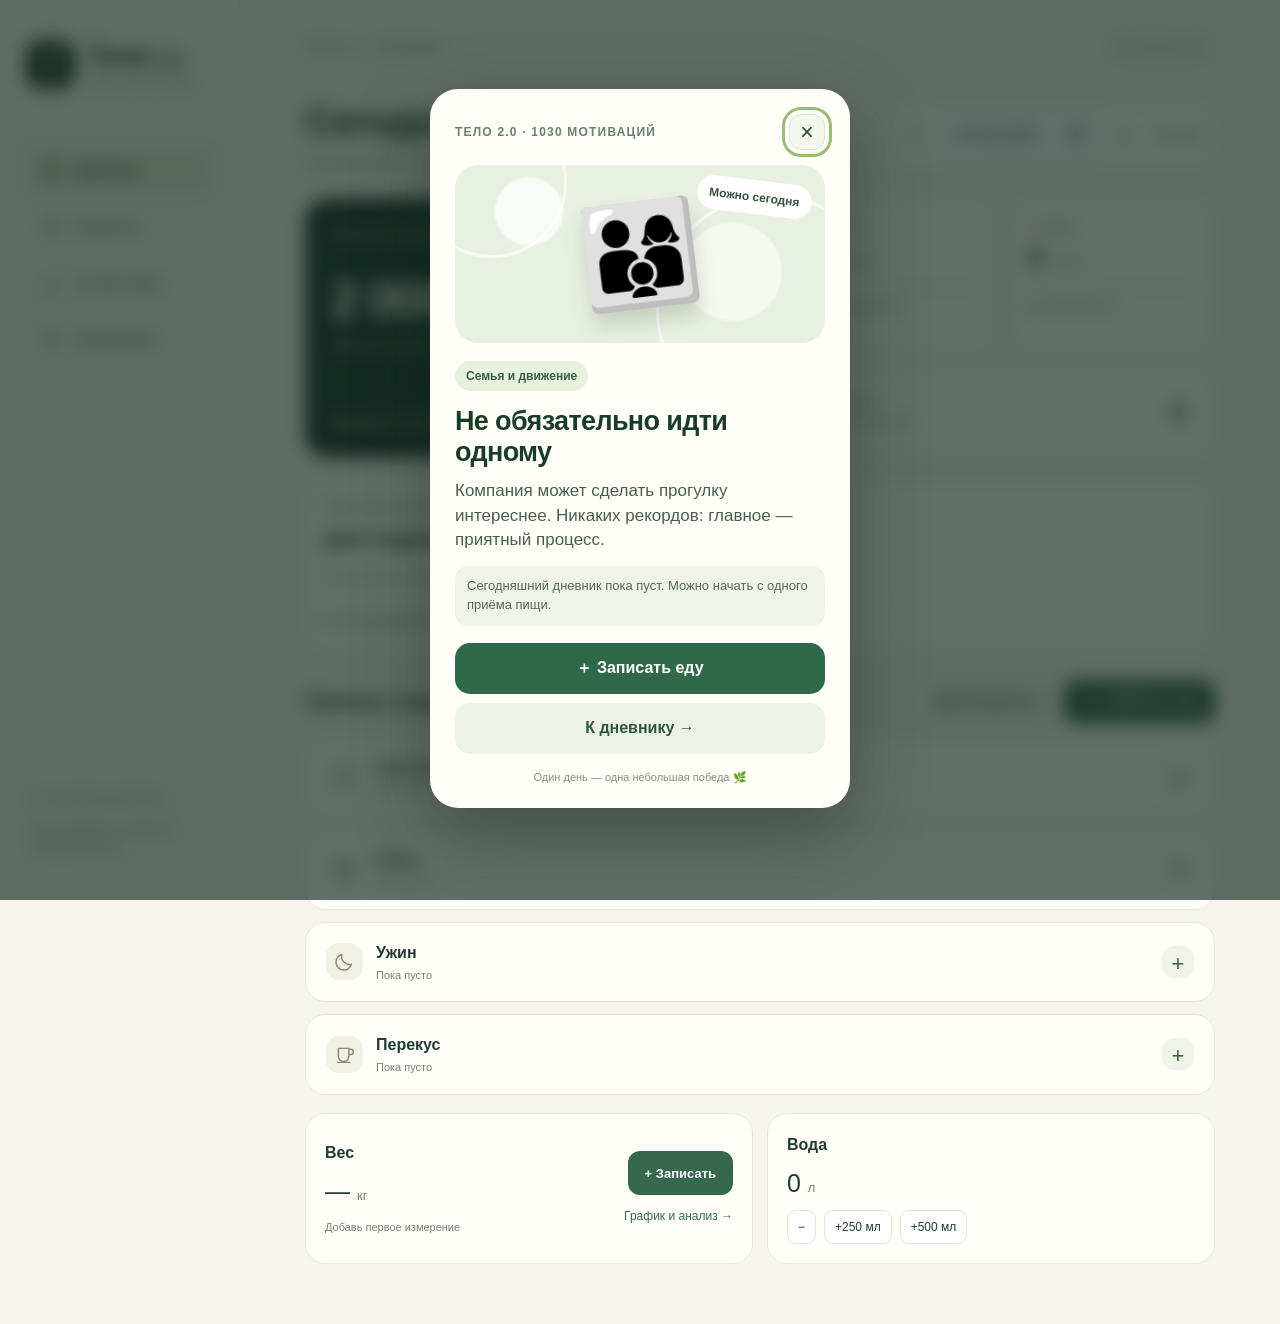
==== commit 94c7fe79: "Support Russian product identifiers and GS1 Data Matrix/QR scanning; handle missing catalog products" ====
--- a/index.html
+++ b/index.html
@@ -1,4 +1,4 @@
-<!doctype html><html lang="ru"><head><meta charset="utf-8"><meta http-equiv="Content-Security-Policy" content="default-src 'self'; script-src 'self' 'unsafe-inline'; style-src 'self' 'unsafe-inline'; img-src 'self' data: blob:; connect-src 'self' https://world.openfoodfacts.org https://ru.openfoodfacts.org; form-action 'none'; media-src 'self' blob: mediastream:; worker-src 'self'; base-uri 'self'"><meta name="viewport" content="width=device-width,initial-scale=1,viewport-fit=cover"><meta name="apple-mobile-web-app-capable" content="yes"><meta name="apple-mobile-web-app-status-bar-style" content="default"><meta name="apple-mobile-web-app-title" content="Тело 2.0"><link rel="manifest" href="manifest.webmanifest"><link rel="stylesheet" href="food-coach.css?v=2.0.8"><meta name="theme-color" content="#f6f5ee"><meta name="description" content="Личный дневник питания: еда, калории и БЖУ. Данные хранятся на устройстве."><link rel="apple-touch-icon" href="icon-192.png"><link rel="icon" href="favicon.png"><style>:root{--bg:#f6f5ee;--paper:#fffef9;--ink:#203c33;--muted:#778178;--line:#e4e6dc;--green:#35684c;--lime:#d9edb3;--orange:#c38a49;--blue:#6697a5;--radius:24px}*{box-sizing:border-box}body{margin:0;background:var(--bg);color:var(--ink);font:15px/1.5 -apple-system,BlinkMacSystemFont,"Segoe UI",sans-serif;-webkit-font-smoothing:antialiased}button,input,select,textarea{font:inherit}button,a,input,select,textarea{-webkit-tap-highlight-color:transparent}button{cursor:pointer}button:disabled{opacity:.5;cursor:wait}button:focus-visible,a:focus-visible{outline:3px solid #9cbc74;outline-offset:4px}button{color:inherit}a{color:inherit}h1,h2,h3,p{margin:0}h1{font-size:40px;line-height:1.15;font-weight:650;letter-spacing:-1.5px}h2{font-size:23px;letter-spacing:-.5px}h3{font-size:16px;font-weight:600}.shell{max-width:1440px;margin:auto;display:grid;grid-template-columns:240px 1fr;min-height:100dvh}.sidebar{padding:40px 26px;position:sticky;top:0;height:100dvh;border-right:1px solid var(--line);display:flex;flex-direction:column}.brand{display:flex;gap:12px;text-decoration:none;font-size:29px;line-height:1.15;font-weight:700;letter-spacing:-1px;align-items:center}.brand-mark{height:49px;width:49px;background:var(--ink);color:var(--lime);border-radius:16px;display:grid;place-items:center;font:italic 38px Georgia}.brand-sub{display:block;font-size:10px;font-weight:400;letter-spacing:.2px;color:var(--muted);margin-top:5px}nav{display:flex;flex-direction:column;gap:8px;margin-top:56px}nav a{display:flex;align-items:center;gap:13px;padding:13px 15px;border-radius:13px;text-decoration:none;color:#69766a;font-weight:550}nav a.active{background:#e4ebd9;color:var(--ink)}svg{height:21px;width:21px;flex:none;fill:none;stroke:currentColor;stroke-width:1.7;stroke-linecap:round;stroke-linejoin:round}.side-note{margin-top:auto;color:var(--muted);font-size:12px;padding:24px 6px 4px}.side-note p{margin-top:12px}.local-dot{display:inline-block;width:6px;height:6px;background:#7ba263;border-radius:50%;margin-right:5px}main{padding:32px 48px 60px;min-width:0}.top{display:flex;justify-content:space-between;align-items:center;margin-bottom:35px}.eyebrow{font-size:10px;font-weight:700;letter-spacing:2px;color:var(--muted)}.pill{font-size:11px;border:1px solid #dce2d5;border-radius:20px;padding:6px 11px;color:var(--green)}.title-row{display:flex;justify-content:space-between;gap:20px;align-items:center;margin-bottom:26px}.subtitle{color:var(--muted);font-size:13px;margin-top:9px}.date-nav{display:flex;align-items:center;gap:6px;background:var(--paper);padding:5px;border:1px solid var(--line);border-radius:13px}.date-nav input{width:126px;border:0;background:none;padding:8px 0;font-size:13px;min-height:35px}.icon-button{border:0;background:none;height:38px;min-width:38px;border-radius:12px;display:inline-grid;place-items:center;font-size:25px}.icon-button:hover{background:#e9eddf}.dashboard{display:grid;grid-template-columns:1.1fr 1fr;gap:18px}.energy{border-radius:var(--radius);background:var(--ink);color:var(--paper);padding:26px;position:relative;overflow:hidden;min-height:260px;display:flex;flex-direction:column;justify-content:space-between}.energy-label{font-size:13px;color:#c6d3c0}.energy-inner{display:flex;align-items:center;justify-content:space-between;gap:12px}.energy-number{font-size:44px;letter-spacing:-2px;line-height:1.15;font-weight:600}.energy-number small{font-size:14px;letter-spacing:0;color:#c6d3c0}.energy-caption{font-size:12px;color:#c6d3c0;margin-top:7px}.ring{border-radius:50%;background:conic-gradient(var(--lime) var(--progress),#3d574a 0);width:122px;height:122px;display:grid;place-items:center;flex:none}.ring-inner{border-radius:50%;height:104px;width:104px;background:var(--ink);display:grid;place-content:center;text-align:center}.ring strong{font-size:24px;font-weight:500;letter-spacing:-1px}.ring small{font-size:10px;color:#c6d3c0}.energy-foot{border-top:1px solid #486051;padding-top:14px;margin-top:17px;font-size:12px;display:flex;justify-content:space-between;gap:10px;color:#dce6d2}.macros{display:grid;grid-template-columns:1fr 1fr;gap:12px}.macro{padding:19px 19px 15px;border:1px solid var(--line);background:var(--paper);border-radius:20px;min-width:0}.macro-label{display:flex;align-items:center;gap:7px;font-size:12px;color:var(--muted)}.dot{width:6px;height:6px;background:var(--green);border-radius:50%;display:inline-block}.fat .dot{background:var(--orange)}.carbs .dot{background:var(--blue)}.macro strong{font-size:28px;font-weight:550;line-height:1.6;letter-spacing:-1px}.macro strong small{font-size:13px;font-weight:400;letter-spacing:0;color:var(--muted)}.bar{height:4px;background:#eceee4;border-radius:6px;overflow:hidden;margin:5px 0 8px}.bar i{display:block;height:100%;background:var(--green);border-radius:6px}.fat .bar i{background:var(--orange)}.micro{font-size:11px;color:var(--muted);line-height:1.5}.carbs{display:flex;justify-content:space-between;align-items:center;grid-column:1/-1;padding:13px 20px}.carbs strong{font-size:23px}.section-head{display:flex;justify-content:space-between;align-items:center;gap:12px;margin:30px 0 14px}.section-head h2{font-size:21px}.primary,.secondary,.danger{border:0;border-radius:12px;padding:11px 17px;font-size:13px;min-height:44px;font-weight:600;display:inline-flex;align-items:center;justify-content:center;gap:7px;text-decoration:none}.primary{background:var(--green);color:white}.primary:hover{background:#285339}.secondary{background:#eaf0e0;color:var(--green)}.danger{background:#f9e7df;color:#954f3b}.text-button{background:none;border:0;color:var(--green);font-size:12px;padding:7px}.meals{display:grid;gap:12px}.meal{border:1px solid var(--line);background:var(--paper);border-radius:20px;overflow:hidden}.meal-head{display:flex;align-items:center;gap:13px;padding:18px 20px}.meal-icon{width:37px;height:37px;display:grid;place-items:center;background:#f1f0e5;border-radius:13px;color:#8a8d70}.meal-head p{font-size:11px;color:var(--muted);margin-top:2px}.meal-head .grow{flex:1}.meal-kcal{font-size:16px;font-weight:600}.meal-kcal small{font-size:10px;color:var(--muted);font-weight:400}.meal .icon-button{color:var(--green);background:#f0f4e8;height:32px;min-width:32px;font-size:22px}.entry{border:0;border-top:1px solid #eff0e9;padding:13px 20px;width:100%;background:none;text-align:left;display:flex;gap:12px;align-items:center}.entry:hover{background:#f7f8f1}.entry img{width:42px;height:42px;object-fit:cover;border-radius:11px}.entry-title{font-size:13px;line-height:1.35}.entry-info{font-size:11px;color:var(--muted);margin-top:4px}.entry-values{margin-left:auto;text-align:right;white-space:nowrap;font-size:14px}.entry-values small{display:block;font-size:10px;color:var(--muted)}.bottom-grid{display:grid;grid-template-columns:1fr 1fr;gap:14px;margin-top:18px}.small-card{border:1px solid var(--line);padding:19px;border-radius:20px;background:var(--paper)}.water-num{font-size:25px;margin:8px 0}.water-controls{display:flex;gap:8px}.water-controls button{border:1px solid var(--line);border-radius:9px;background:white;padding:7px 10px;font-size:12px}.check{display:flex;align-items:center;gap:10px;cursor:pointer;font-size:13px}.check input{accent-color:var(--green);width:19px;height:19px;flex:none}.complete-card p{margin:10px 0 14px}.note{font-size:12px;color:var(--muted);margin:16px 0;line-height:1.65}.notice{border-radius:15px;background:#e9eddf;padding:15px 18px;font-size:12px;line-height:1.65;margin:18px 0;color:#53654d}.empty{text-align:center;padding:35px 18px;color:var(--muted)}.empty svg{height:36px;width:36px;color:#a9b59d;margin-bottom:10px}.empty h3{color:var(--ink);margin-bottom:5px}.empty p{font-size:12px;margin-bottom:14px}.toolbar{display:flex;gap:10px;flex-wrap:wrap;margin:20px 0}.search{flex:1;min-width:140px}.food-grid{display:grid;grid-template-columns:repeat(2,1fr);gap:12px}.food-card{background:var(--paper);border:1px solid var(--line);border-radius:19px;padding:18px;display:flex;flex-direction:column;gap:8px}.food-card .food-data{font-size:12px;color:var(--muted)}.food-card .food-actions{display:flex;justify-content:space-between;gap:7px;margin-top:auto;padding-top:5px}.food-card h3{font-size:15px}.badge{font-size:10px;color:#8a7454}.settings-grid{display:grid;grid-template-columns:1fr 1fr;gap:18px}.settings-grid .small-card{padding:23px}.settings-grid h2{font-size:19px;margin-bottom:12px}label.field{display:block;font-size:12px;color:#536556;margin-bottom:14px}input:not([type=checkbox]),select,textarea{width:100%;background:white;border:1px solid #dce0d3;border-radius:11px;color:var(--ink);padding:12px;min-height:46px;outline:none;font-size:16px}input:focus,textarea:focus,select:focus{border-color:#668e5d;box-shadow:0 0 0 2px #dfe9d1}textarea{resize:vertical;min-height:75px}label.field span{display:block;margin-bottom:6px}dialog{border:0;padding:0;border-radius:25px;width:min(530px,calc(100% - 24px));max-height:90dvh;background:var(--bg);color:var(--ink);box-shadow:0 18px 100px #10241640}dialog::backdrop{background:#172e245c;backdrop-filter:blur(3px)}.dialog-head{display:flex;justify-content:space-between;align-items:center;position:sticky;top:0;background:var(--bg);z-index:3;padding:20px 23px 12px;border-bottom:1px solid var(--line)}.dialog-head h2{font-size:21px}#dialog-body{padding:22px 23px 25px}.form-grid{display:grid;grid-template-columns:1fr 1fr;gap:0 12px}.form-grid .full{grid-column:1/-1}.macro-inputs{display:grid;grid-template-columns:repeat(4,1fr);gap:8px}.macro-inputs input{padding:10px 8px}.mode-switch{display:flex;border:1px solid var(--line);border-radius:11px;overflow:hidden;margin-bottom:17px}.mode-switch button{width:50%;background:var(--paper);border:0;font-size:12px;padding:11px}.mode-switch button.active{background:#e0eacb;font-weight:600}.form-actions{display:flex;gap:9px;margin-top:20px}.form-actions .primary{flex:1}.photo-preview{width:100%;max-height:170px;object-fit:cover;border-radius:13px;margin-bottom:12px}.photo-control{display:flex;align-items:center;gap:10px;margin:14px 0}.file-label{cursor:pointer}.file-label input{position:absolute;width:1px;height:1px;overflow:hidden;opacity:0}.portion-summary{background:#e7eddb;border-radius:12px;padding:13px;font-size:12px;margin-bottom:15px}.error{color:#a64633;font-size:13px;margin:12px 0}.warning{position:sticky;top:0;padding:12px 20px;color:#813e2f;background:#ffe7d8;z-index:30;font-size:13px}.history-list{display:grid;gap:10px;margin-top:20px}.history-row{display:flex;align-items:center;justify-content:space-between;gap:12px;border:1px solid var(--line);border-radius:17px;background:var(--paper);padding:18px;text-align:left}.history-row span{font-size:12px;color:var(--muted)}.history-row strong{font-size:16px;display:block}.history-row .right{text-align:right}.stats-grid{display:grid;grid-template-columns:repeat(3,1fr);gap:10px;margin:16px 0}.stat{background:var(--paper);border:1px solid var(--line);border-radius:17px;padding:18px}.stat strong{display:block;font-size:27px;font-weight:550}.stat span{font-size:11px;color:var(--muted)}.week-chart{display:flex;gap:12px;align-items:flex-end;height:145px;margin:20px 0 8px;border-bottom:1px solid var(--line);padding:0 4px 5px}.chart-col{flex:1;display:flex;flex-direction:column;align-items:center;justify-content:flex-end;height:100%;font-size:10px;color:var(--muted);gap:4px}.chart-bar{width:100%;max-width:44px;background:#bccd9f;border-radius:6px 6px 0 0;min-height:2px}.chart-bar.partial{background:repeating-linear-gradient(135deg,#dbe2cf,#dbe2cf 5px,#eef1e5 5px,#eef1e5 10px)}.ingredient{padding:12px;background:#fffef9;border:1px solid var(--line);border-radius:12px;display:flex;align-items:center;justify-content:space-between;font-size:13px;margin-bottom:8px}.ingredient small{color:var(--muted);display:block}.recipe-total{font-size:13px;padding:14px 0}.install-steps{padding-left:20px;color:#60705f;font-size:13px}.install-steps li{padding:5px 0}#toast{position:fixed;bottom:30px;left:50%;transform:translate(-50%,20px);background:var(--ink);color:white;padding:12px 20px;border-radius:12px;box-shadow:0 6px 20px #203c3322;opacity:0;pointer-events:none;transition:.2s;z-index:100;font-size:13px;max-width:90vw;text-align:center}#toast.visible{opacity:1;transform:translate(-50%,0)}.loading{padding:50px;text-align:center;color:var(--muted)}.stack{display:flex;flex-direction:column;gap:10px}.report-text{min-height:250px;font-size:13px;line-height:1.5}.source-link{font-size:12px}.full-width{width:100%}[hidden]{display:none!important}
+<!doctype html><html lang="ru"><head><meta charset="utf-8"><meta http-equiv="Content-Security-Policy" content="default-src 'self'; script-src 'self' 'unsafe-inline'; style-src 'self' 'unsafe-inline'; img-src 'self' data: blob:; connect-src 'self' https://world.openfoodfacts.org https://ru.openfoodfacts.org; form-action 'none'; media-src 'self' blob: mediastream:; worker-src 'self'; base-uri 'self'"><meta name="viewport" content="width=device-width,initial-scale=1,viewport-fit=cover"><meta name="apple-mobile-web-app-capable" content="yes"><meta name="apple-mobile-web-app-status-bar-style" content="default"><meta name="apple-mobile-web-app-title" content="Тело 2.0"><link rel="manifest" href="manifest.webmanifest"><link rel="stylesheet" href="food-coach.css?v=2.0.9"><meta name="theme-color" content="#f6f5ee"><meta name="description" content="Личный дневник питания: еда, калории и БЖУ. Данные хранятся на устройстве."><link rel="apple-touch-icon" href="icon-192.png"><link rel="icon" href="favicon.png"><style>:root{--bg:#f6f5ee;--paper:#fffef9;--ink:#203c33;--muted:#778178;--line:#e4e6dc;--green:#35684c;--lime:#d9edb3;--orange:#c38a49;--blue:#6697a5;--radius:24px}*{box-sizing:border-box}body{margin:0;background:var(--bg);color:var(--ink);font:15px/1.5 -apple-system,BlinkMacSystemFont,"Segoe UI",sans-serif;-webkit-font-smoothing:antialiased}button,input,select,textarea{font:inherit}button,a,input,select,textarea{-webkit-tap-highlight-color:transparent}button{cursor:pointer}button:disabled{opacity:.5;cursor:wait}button:focus-visible,a:focus-visible{outline:3px solid #9cbc74;outline-offset:4px}button{color:inherit}a{color:inherit}h1,h2,h3,p{margin:0}h1{font-size:40px;line-height:1.15;font-weight:650;letter-spacing:-1.5px}h2{font-size:23px;letter-spacing:-.5px}h3{font-size:16px;font-weight:600}.shell{max-width:1440px;margin:auto;display:grid;grid-template-columns:240px 1fr;min-height:100dvh}.sidebar{padding:40px 26px;position:sticky;top:0;height:100dvh;border-right:1px solid var(--line);display:flex;flex-direction:column}.brand{display:flex;gap:12px;text-decoration:none;font-size:29px;line-height:1.15;font-weight:700;letter-spacing:-1px;align-items:center}.brand-mark{height:49px;width:49px;background:var(--ink);color:var(--lime);border-radius:16px;display:grid;place-items:center;font:italic 38px Georgia}.brand-sub{display:block;font-size:10px;font-weight:400;letter-spacing:.2px;color:var(--muted);margin-top:5px}nav{display:flex;flex-direction:column;gap:8px;margin-top:56px}nav a{display:flex;align-items:center;gap:13px;padding:13px 15px;border-radius:13px;text-decoration:none;color:#69766a;font-weight:550}nav a.active{background:#e4ebd9;color:var(--ink)}svg{height:21px;width:21px;flex:none;fill:none;stroke:currentColor;stroke-width:1.7;stroke-linecap:round;stroke-linejoin:round}.side-note{margin-top:auto;color:var(--muted);font-size:12px;padding:24px 6px 4px}.side-note p{margin-top:12px}.local-dot{display:inline-block;width:6px;height:6px;background:#7ba263;border-radius:50%;margin-right:5px}main{padding:32px 48px 60px;min-width:0}.top{display:flex;justify-content:space-between;align-items:center;margin-bottom:35px}.eyebrow{font-size:10px;font-weight:700;letter-spacing:2px;color:var(--muted)}.pill{font-size:11px;border:1px solid #dce2d5;border-radius:20px;padding:6px 11px;color:var(--green)}.title-row{display:flex;justify-content:space-between;gap:20px;align-items:center;margin-bottom:26px}.subtitle{color:var(--muted);font-size:13px;margin-top:9px}.date-nav{display:flex;align-items:center;gap:6px;background:var(--paper);padding:5px;border:1px solid var(--line);border-radius:13px}.date-nav input{width:126px;border:0;background:none;padding:8px 0;font-size:13px;min-height:35px}.icon-button{border:0;background:none;height:38px;min-width:38px;border-radius:12px;display:inline-grid;place-items:center;font-size:25px}.icon-button:hover{background:#e9eddf}.dashboard{display:grid;grid-template-columns:1.1fr 1fr;gap:18px}.energy{border-radius:var(--radius);background:var(--ink);color:var(--paper);padding:26px;position:relative;overflow:hidden;min-height:260px;display:flex;flex-direction:column;justify-content:space-between}.energy-label{font-size:13px;color:#c6d3c0}.energy-inner{display:flex;align-items:center;justify-content:space-between;gap:12px}.energy-number{font-size:44px;letter-spacing:-2px;line-height:1.15;font-weight:600}.energy-number small{font-size:14px;letter-spacing:0;color:#c6d3c0}.energy-caption{font-size:12px;color:#c6d3c0;margin-top:7px}.ring{border-radius:50%;background:conic-gradient(var(--lime) var(--progress),#3d574a 0);width:122px;height:122px;display:grid;place-items:center;flex:none}.ring-inner{border-radius:50%;height:104px;width:104px;background:var(--ink);display:grid;place-content:center;text-align:center}.ring strong{font-size:24px;font-weight:500;letter-spacing:-1px}.ring small{font-size:10px;color:#c6d3c0}.energy-foot{border-top:1px solid #486051;padding-top:14px;margin-top:17px;font-size:12px;display:flex;justify-content:space-between;gap:10px;color:#dce6d2}.macros{display:grid;grid-template-columns:1fr 1fr;gap:12px}.macro{padding:19px 19px 15px;border:1px solid var(--line);background:var(--paper);border-radius:20px;min-width:0}.macro-label{display:flex;align-items:center;gap:7px;font-size:12px;color:var(--muted)}.dot{width:6px;height:6px;background:var(--green);border-radius:50%;display:inline-block}.fat .dot{background:var(--orange)}.carbs .dot{background:var(--blue)}.macro strong{font-size:28px;font-weight:550;line-height:1.6;letter-spacing:-1px}.macro strong small{font-size:13px;font-weight:400;letter-spacing:0;color:var(--muted)}.bar{height:4px;background:#eceee4;border-radius:6px;overflow:hidden;margin:5px 0 8px}.bar i{display:block;height:100%;background:var(--green);border-radius:6px}.fat .bar i{background:var(--orange)}.micro{font-size:11px;color:var(--muted);line-height:1.5}.carbs{display:flex;justify-content:space-between;align-items:center;grid-column:1/-1;padding:13px 20px}.carbs strong{font-size:23px}.section-head{display:flex;justify-content:space-between;align-items:center;gap:12px;margin:30px 0 14px}.section-head h2{font-size:21px}.primary,.secondary,.danger{border:0;border-radius:12px;padding:11px 17px;font-size:13px;min-height:44px;font-weight:600;display:inline-flex;align-items:center;justify-content:center;gap:7px;text-decoration:none}.primary{background:var(--green);color:white}.primary:hover{background:#285339}.secondary{background:#eaf0e0;color:var(--green)}.danger{background:#f9e7df;color:#954f3b}.text-button{background:none;border:0;color:var(--green);font-size:12px;padding:7px}.meals{display:grid;gap:12px}.meal{border:1px solid var(--line);background:var(--paper);border-radius:20px;overflow:hidden}.meal-head{display:flex;align-items:center;gap:13px;padding:18px 20px}.meal-icon{width:37px;height:37px;display:grid;place-items:center;background:#f1f0e5;border-radius:13px;color:#8a8d70}.meal-head p{font-size:11px;color:var(--muted);margin-top:2px}.meal-head .grow{flex:1}.meal-kcal{font-size:16px;font-weight:600}.meal-kcal small{font-size:10px;color:var(--muted);font-weight:400}.meal .icon-button{color:var(--green);background:#f0f4e8;height:32px;min-width:32px;font-size:22px}.entry{border:0;border-top:1px solid #eff0e9;padding:13px 20px;width:100%;background:none;text-align:left;display:flex;gap:12px;align-items:center}.entry:hover{background:#f7f8f1}.entry img{width:42px;height:42px;object-fit:cover;border-radius:11px}.entry-title{font-size:13px;line-height:1.35}.entry-info{font-size:11px;color:var(--muted);margin-top:4px}.entry-values{margin-left:auto;text-align:right;white-space:nowrap;font-size:14px}.entry-values small{display:block;font-size:10px;color:var(--muted)}.bottom-grid{display:grid;grid-template-columns:1fr 1fr;gap:14px;margin-top:18px}.small-card{border:1px solid var(--line);padding:19px;border-radius:20px;background:var(--paper)}.water-num{font-size:25px;margin:8px 0}.water-controls{display:flex;gap:8px}.water-controls button{border:1px solid var(--line);border-radius:9px;background:white;padding:7px 10px;font-size:12px}.check{display:flex;align-items:center;gap:10px;cursor:pointer;font-size:13px}.check input{accent-color:var(--green);width:19px;height:19px;flex:none}.complete-card p{margin:10px 0 14px}.note{font-size:12px;color:var(--muted);margin:16px 0;line-height:1.65}.notice{border-radius:15px;background:#e9eddf;padding:15px 18px;font-size:12px;line-height:1.65;margin:18px 0;color:#53654d}.empty{text-align:center;padding:35px 18px;color:var(--muted)}.empty svg{height:36px;width:36px;color:#a9b59d;margin-bottom:10px}.empty h3{color:var(--ink);margin-bottom:5px}.empty p{font-size:12px;margin-bottom:14px}.toolbar{display:flex;gap:10px;flex-wrap:wrap;margin:20px 0}.search{flex:1;min-width:140px}.food-grid{display:grid;grid-template-columns:repeat(2,1fr);gap:12px}.food-card{background:var(--paper);border:1px solid var(--line);border-radius:19px;padding:18px;display:flex;flex-direction:column;gap:8px}.food-card .food-data{font-size:12px;color:var(--muted)}.food-card .food-actions{display:flex;justify-content:space-between;gap:7px;margin-top:auto;padding-top:5px}.food-card h3{font-size:15px}.badge{font-size:10px;color:#8a7454}.settings-grid{display:grid;grid-template-columns:1fr 1fr;gap:18px}.settings-grid .small-card{padding:23px}.settings-grid h2{font-size:19px;margin-bottom:12px}label.field{display:block;font-size:12px;color:#536556;margin-bottom:14px}input:not([type=checkbox]),select,textarea{width:100%;background:white;border:1px solid #dce0d3;border-radius:11px;color:var(--ink);padding:12px;min-height:46px;outline:none;font-size:16px}input:focus,textarea:focus,select:focus{border-color:#668e5d;box-shadow:0 0 0 2px #dfe9d1}textarea{resize:vertical;min-height:75px}label.field span{display:block;margin-bottom:6px}dialog{border:0;padding:0;border-radius:25px;width:min(530px,calc(100% - 24px));max-height:90dvh;background:var(--bg);color:var(--ink);box-shadow:0 18px 100px #10241640}dialog::backdrop{background:#172e245c;backdrop-filter:blur(3px)}.dialog-head{display:flex;justify-content:space-between;align-items:center;position:sticky;top:0;background:var(--bg);z-index:3;padding:20px 23px 12px;border-bottom:1px solid var(--line)}.dialog-head h2{font-size:21px}#dialog-body{padding:22px 23px 25px}.form-grid{display:grid;grid-template-columns:1fr 1fr;gap:0 12px}.form-grid .full{grid-column:1/-1}.macro-inputs{display:grid;grid-template-columns:repeat(4,1fr);gap:8px}.macro-inputs input{padding:10px 8px}.mode-switch{display:flex;border:1px solid var(--line);border-radius:11px;overflow:hidden;margin-bottom:17px}.mode-switch button{width:50%;background:var(--paper);border:0;font-size:12px;padding:11px}.mode-switch button.active{background:#e0eacb;font-weight:600}.form-actions{display:flex;gap:9px;margin-top:20px}.form-actions .primary{flex:1}.photo-preview{width:100%;max-height:170px;object-fit:cover;border-radius:13px;margin-bottom:12px}.photo-control{display:flex;align-items:center;gap:10px;margin:14px 0}.file-label{cursor:pointer}.file-label input{position:absolute;width:1px;height:1px;overflow:hidden;opacity:0}.portion-summary{background:#e7eddb;border-radius:12px;padding:13px;font-size:12px;margin-bottom:15px}.error{color:#a64633;font-size:13px;margin:12px 0}.warning{position:sticky;top:0;padding:12px 20px;color:#813e2f;background:#ffe7d8;z-index:30;font-size:13px}.history-list{display:grid;gap:10px;margin-top:20px}.history-row{display:flex;align-items:center;justify-content:space-between;gap:12px;border:1px solid var(--line);border-radius:17px;background:var(--paper);padding:18px;text-align:left}.history-row span{font-size:12px;color:var(--muted)}.history-row strong{font-size:16px;display:block}.history-row .right{text-align:right}.stats-grid{display:grid;grid-template-columns:repeat(3,1fr);gap:10px;margin:16px 0}.stat{background:var(--paper);border:1px solid var(--line);border-radius:17px;padding:18px}.stat strong{display:block;font-size:27px;font-weight:550}.stat span{font-size:11px;color:var(--muted)}.week-chart{display:flex;gap:12px;align-items:flex-end;height:145px;margin:20px 0 8px;border-bottom:1px solid var(--line);padding:0 4px 5px}.chart-col{flex:1;display:flex;flex-direction:column;align-items:center;justify-content:flex-end;height:100%;font-size:10px;color:var(--muted);gap:4px}.chart-bar{width:100%;max-width:44px;background:#bccd9f;border-radius:6px 6px 0 0;min-height:2px}.chart-bar.partial{background:repeating-linear-gradient(135deg,#dbe2cf,#dbe2cf 5px,#eef1e5 5px,#eef1e5 10px)}.ingredient{padding:12px;background:#fffef9;border:1px solid var(--line);border-radius:12px;display:flex;align-items:center;justify-content:space-between;font-size:13px;margin-bottom:8px}.ingredient small{color:var(--muted);display:block}.recipe-total{font-size:13px;padding:14px 0}.install-steps{padding-left:20px;color:#60705f;font-size:13px}.install-steps li{padding:5px 0}#toast{position:fixed;bottom:30px;left:50%;transform:translate(-50%,20px);background:var(--ink);color:white;padding:12px 20px;border-radius:12px;box-shadow:0 6px 20px #203c3322;opacity:0;pointer-events:none;transition:.2s;z-index:100;font-size:13px;max-width:90vw;text-align:center}#toast.visible{opacity:1;transform:translate(-50%,0)}.loading{padding:50px;text-align:center;color:var(--muted)}.stack{display:flex;flex-direction:column;gap:10px}.report-text{min-height:250px;font-size:13px;line-height:1.5}.source-link{font-size:12px}.full-width{width:100%}[hidden]{display:none!important}
 @media(min-width:1250px){main{padding-right:65px;padding-left:65px}.energy-number{font-size:50px}.ring{width:135px;height:135px}.ring-inner{width:117px;height:117px}}
 @media(max-width:1000px){.shell{grid-template-columns:180px 1fr}.sidebar{padding:30px 15px}.brand{font-size:25px}.brand-mark{width:40px;height:43px}.brand-sub{font-size:8px}main{padding:28px 25px 45px}.energy{padding:21px}.energy-number{font-size:37px}.ring{width:100px;height:100px}.ring-inner{width:84px;height:84px}.ring strong{font-size:21px}.macro{padding:17px 13px}.dashboard{gap:12px}}
 @media(max-width:700px){.shell{display:block}.sidebar{padding:0;height:auto;position:static;border:0}.brand,.side-note{display:none}nav{position:fixed;bottom:0;left:0;right:0;margin:0;padding:8px 9px calc(9px + env(safe-area-inset-bottom));background:#fffef9f5;border-top:1px solid #e4e6dc;backdrop-filter:blur(20px);flex-direction:row;justify-content:space-around;gap:2px;z-index:20}nav a{padding:6px 11px;flex-direction:column;gap:3px;font-size:9px;border-radius:12px;min-width:57px}nav a svg{width:22px;height:22px}main{padding:calc(22px + env(safe-area-inset-top)) 20px calc(105px + env(safe-area-inset-bottom))}.top{margin-bottom:25px}.eyebrow{font-size:9px;letter-spacing:1.6px}.pill{font-size:10px;padding:5px 9px}h1{font-size:33px;letter-spacing:-1.2px}.title-row{align-items:flex-start;gap:15px;flex-direction:column;margin-bottom:19px}.title-row .date-nav{align-self:stretch;justify-content:space-between;padding:3px 6px}.date-nav input{width:140px;padding:7px 5px;text-align:center;min-height:32px;font-size:13px}.date-nav .icon-button{height:31px;min-width:37px}.subtitle{font-size:12px;margin-top:6px}.dashboard{grid-template-columns:1fr;gap:12px}.energy{min-height:224px;padding:23px}.energy-number{font-size:48px}.energy-inner{margin-top:9px}.ring{height:116px;width:116px}.ring-inner{height:100px;width:100px}.ring strong{font-size:24px}.energy-foot{margin-top:14px;padding-top:11px;font-size:11px}.macros{gap:10px}.macro{border-radius:17px;padding:14px 16px}.macro strong{font-size:28px;line-height:1.45}.macro-label{font-size:12px}.carbs{padding:10px 16px}.carbs strong{font-size:20px}.section-head{margin-top:25px}.section-head h2{font-size:21px}.section-head .primary{font-size:12px;padding:10px 13px;min-height:40px}.meal-head{padding:16px}.entry{padding:12px 16px}.entry-title{font-size:12px}.entry-info{font-size:10px}.bottom-grid{grid-template-columns:1fr}.small-card{padding:18px}.water-card{display:flex;align-items:center;justify-content:space-between;gap:12px}.water-card h3{font-size:14px}.water-num{font-size:22px;margin:3px 0 0}.food-grid{grid-template-columns:1fr}.toolbar .primary{padding:11px 14px}.settings-grid{grid-template-columns:1fr}.stats-grid{gap:8px}.stat{padding:13px 10px}.stat strong{font-size:23px}.stat span{font-size:10px}dialog{max-height:92dvh;border-radius:23px;width:calc(100% - 16px)}#dialog-body{padding:20px 18px 24px}.dialog-head{padding:16px 18px 11px}.macro-inputs{gap:6px}.macro-inputs label{font-size:11px}#toast{bottom:calc(90px + env(safe-area-inset-bottom));width:max-content;max-width:90vw}.history-row{padding:15px}.history-row strong{font-size:15px}}
@@ -102,7 +102,7 @@
 });
 window.__porciaReceive=msg=>{const p=pending.get(msg.id);if(!p)return;pending.delete(msg.id);if(msg.ok)p.resolve(msg.value);else p.reject(Error(msg.error||'Не удалось выполнить действие'));};
 })();
-</script><script src="vendor/zxing.min.js"></script><script src="pwa-bridge.js"></script><script src="motivation-bank.js"></script><script src="food-coach.js?v=2.0.8"></script><script src="food-coach-recipes.js?v=2.0.8"></script><script src="food-coach-ui.js?v=2.0.8"></script><script>(function(root){
+</script><script src="vendor/zxing.min.js"></script><script src="barcode-utils.js?v=2.0.9"></script><script src="pwa-bridge.js?v=2.0.9"></script><script src="motivation-bank.js"></script><script src="food-coach.js?v=2.0.9"></script><script src="food-coach-recipes.js?v=2.0.9"></script><script src="food-coach-ui.js?v=2.0.9"></script><script>(function(root){
 'use strict';
 const KEYS=['kcal','protein','fat','carbs'];
 const dateKey=(date=new Date())=>new Intl.DateTimeFormat('sv-SE',{timeZone:'Europe/Moscow',year:'numeric',month:'2-digit',day:'2-digit'}).format(date);
@@ -238,22 +238,22 @@
 function dateNav(){return `<div class="date-nav"><button class="icon-button" data-action="prev" aria-label="Предыдущий день">‹</button><input type="date" id="selected-date" value="${currentDate}" aria-label="Дата дневника"><button class="icon-button" data-action="next" aria-label="Следующий день">›</button><button class="text-button" data-action="today">Сегодня</button></div>`;}
 function render(){if(!state)return;const hash=location.hash.slice(1);tab=navs.some(x=>x[0]===hash)?hash:'diary';document.querySelectorAll('[data-tab]').forEach(a=>{a.classList.toggle('active',a.dataset.tab===tab);if(a.dataset.tab===tab)a.setAttribute('aria-current','page');else a.removeAttribute('aria-current');});$('#screen').innerHTML=({diary:diaryView,recipes:recipesView,stats:statsView,settings:settingsView}[tab])();updateConnection();}
 function diaryView(){const entries=dayEntries(),t=N.total(entries),r=N.remainder(t,state.goals),d=dayInfo(),estimated=entries.some(e=>e.estimated),pct=Math.min(t.kcal/state.goals.kcal*100,100);const macro=(name,key,cls)=>`<div class="macro ${cls}"><div class="macro-label"><span class="dot"></span>${name}</div><strong>${fmt(t[key])} <small>/ ≥${fmt(state.goals[key])} г</small></strong><div class="bar"><i style="width:${state.goals[key]===0?100:Math.min(100,t[key]/state.goals[key]*100)}%"></i></div><div class="micro">${r[key]>0?`До минимума ${fmt(r[key])} г`:'Минимум выполнен ✓'}</div></div>`;return `<div class="title-row"><div><h1>${titleDate(currentDate)} <span style="font-weight:400;color:#97a18e">на тарелке</span></h1><p class="subtitle">${dateLong(currentDate)} · ${entries.length?'Каждая запись делает картину яснее.':'Начни с первого приёма пищи.'}</p></div>${dateNav()}</div><div class="dashboard"><section class="energy" aria-label="Калории"><span class="energy-label">${r.kcal>=0?'Осталось на день':'Сверх ориентира'}</span><div class="energy-inner"><div><div class="energy-number">${estimated?'≈ ':''}${fmt(Math.abs(r.kcal))} <small>ккал</small></div><p class="energy-caption">${entries.length?'Можно планировать следующий приём':'Пока нет записей за этот день'}</p></div><div class="ring" style="--progress:${pct}%"><div class="ring-inner"><strong>${fmt(t.kcal)}</strong><small>съедено, ккал</small></div></div></div><div class="energy-foot"><span>Ориентир ${fmt(state.goals.kcal)} ккал</span><span>${estimated?'Есть приблизительные расчёты':'Твой дневной ориентир'}</span></div></section><div class="macros">${macro('Белки','protein','protein')}${macro('Жиры','fat','fat')}<div class="macro carbs"><div><div class="macro-label"><span class="dot"></span>Углеводы</div><span class="micro">Без отдельной цели</span></div><strong>${fmt(t.carbs)} <small>г</small></strong></div></div></div>${foodCoachDayView()}<div class="section-head"><h2>Приёмы пищи</h2><div class="quick-actions"><button class="secondary" data-action="open-scanner">▥ Сканировать</button><button class="primary" data-action="add">${icon('plus')}Добавить еду</button></div></div><div class="meals">${mealNames.map((meal,i)=>{const list=entries.filter(e=>e.meal===meal),m=N.total(list);return `<section class="meal"><div class="meal-head"><div class="meal-icon">${icon(['sun','plate','moon','cup'][i])}</div><div class="grow"><h3>${meal}</h3><p>${list.length?`${list.length} ${list.length===1?'запись':'записи'}`:'Пока пусто'}</p></div>${list.length?`<span class="meal-kcal">${fmt(m.kcal)} <small>ккал</small></span>`:''}<button class="icon-button" data-action="add" data-meal="${meal}" aria-label="Добавить: ${meal}">+</button></div>${list.map(e=>`<button class="entry" data-action="edit-entry" data-id="${esc(e.id)}">${e.photo?`<img src="${e.photo}" alt="Фото блюда">`:''}<div><div class="entry-title">${esc(e.name)}</div><div class="entry-info">${e.grams?`${fmt(e.grams,1)} г · `:''}Б ${fmt(e.protein,1)} · Ж ${fmt(e.fat,1)} · У ${fmt(e.carbs,1)}${e.estimated?' · оценка':''}</div>${foodCoachEntryHint(e)}</div><div class="entry-values">${e.estimated?'≈':''}${fmt(e.kcal)}<small>ккал · изменить</small></div></button>`).join('')}</section>`;}).join('')}</div><div class="bottom-grid"><div class="small-card weight-quick"><div><h3>Вес</h3><div class="water-num">${latestWeight()?fmt(latestWeight().kg,2):'—'} <small style="font-size:13px;color:var(--muted)">кг</small></div><p class="micro">${latestWeight()?dateLong(latestWeight().date):'Добавь первое измерение'}</p></div><div class="weight-quick-actions"><button class="primary" data-action="new-weight">+ Записать</button><a href="#stats">График и анализ →</a></div></div><div class="small-card water-card"><div><h3>Вода</h3><div class="water-num">${fmt(d.water/1000,2)} <small style="font-size:13px;color:var(--muted)">л</small></div></div><div class="water-controls"><button data-action="water" data-amount="-250" aria-label="Убрать 250 мл">−</button><button data-action="water" data-amount="250">+250 мл</button><button data-action="water" data-amount="500">+500 мл</button></div></div></div>${estimated?'<p class="note">≈ — приблизительный расчёт. Для домашних блюд важно учитывать ингредиенты, масла и размер порции.</p>':''}`;}
-function foodsView(){return `<div class="title-row"><div><h1>База продуктов</h1><p class="subtitle">Поиск по большой открытой базе упаковок и по твоим продуктам.</p></div></div><section class="small-card" style="margin-bottom:18px"><h2>Сканер штрихкода</h2><p class="note">После считывания увидишь продукт и КБЖУ, выберешь массу и приём пищи, а затем подтвердишь запись. Снимать фото не нужно. Камера считывает код непосредственно в «Тела 2.0», без приложения «Команды».</p><div class="scanner-buttons"><button class="primary" data-action="barcode-scan">▥ Включить сканер</button></div><div class="toolbar"><input id="barcode-input" inputmode="numeric" type="text" maxlength="14" placeholder="Или введи цифры под кодом" aria-label="Штрихкод товара"><button class="secondary" data-action="barcode-lookup">Найти по номеру</button></div><div id="barcode-result" aria-live="polite"></div><p class="micro">Если товар отсутствует в бесплатной базе, сохрани данные с этикетки. После этого «Тело 2.0» узнает его по штрихкоду без интернета.</p></section><section class="small-card" style="margin-bottom:20px"><h2>Поиск в Open Food Facts</h2><div class="toolbar"><input class="search" id="online-search" type="search" placeholder="Например, творог 5%, йогурт, гречка…" maxlength="100" aria-label="Поиск в базе продуктов"><button class="primary" data-action="online-search">Найти</button></div><p class="micro">Поиск бесплатный, без аккаунта и API-ключа. У Open Food Facts неполный охват российских марок и ограничение частоты запросов. Сверяй КБЖУ с этикеткой.</p><div id="online-results"></div><p class="micro">Источник: <a href="https://world.openfoodfacts.org/" target="_blank" rel="noopener noreferrer">Open Food Facts</a> · ODbL · данные сообщества.</p></section><div class="section-head"><h2>Мои продукты</h2><button class="secondary" data-action="new-food">+ Свой продукт</button></div><input class="search" style="width:100%;margin:8px 0 14px" id="food-search" type="search" placeholder="Поиск среди сохранённых" aria-label="Поиск сохранённых продуктов"><div class="food-grid" id="food-results">${foodCards(state.foods)}</div>`;}
+function foodsView(){return `<div class="title-row"><div><h1>База продуктов</h1><p class="subtitle">Поиск по большой открытой базе упаковок и по твоим продуктам.</p></div></div><section class="small-card" style="margin-bottom:18px"><h2>Сканер штрихкода</h2><p class="note">После считывания увидишь продукт и КБЖУ, выберешь массу и приём пищи, а затем подтвердишь запись. Снимать фото не нужно. Считывает обычные российские штрихкоды, Data Matrix «Честного знака» и QR с номером товара.</p><div class="scanner-buttons"><button class="primary" data-action="barcode-scan">▥ Включить сканер</button></div><div class="toolbar"><input id="barcode-input" inputmode="numeric" type="text" maxlength="14" placeholder="Или введи цифры под кодом" aria-label="Штрихкод товара"><button class="secondary" data-action="barcode-lookup">Найти по номеру</button></div><div id="barcode-result" aria-live="polite"></div><p class="micro">Если товар отсутствует в бесплатной базе, сохрани данные с этикетки. После этого «Тело 2.0» узнает его по штрихкоду без интернета.</p></section><section class="small-card" style="margin-bottom:20px"><h2>Поиск в Open Food Facts</h2><div class="toolbar"><input class="search" id="online-search" type="search" placeholder="Например, творог 5%, йогурт, гречка…" maxlength="100" aria-label="Поиск в базе продуктов"><button class="primary" data-action="online-search">Найти</button></div><p class="micro">Поиск бесплатный, без аккаунта и API-ключа. У Open Food Facts неполный охват российских марок и ограничение частоты запросов. Сверяй КБЖУ с этикеткой.</p><div id="online-results"></div><p class="micro">Источник: <a href="https://world.openfoodfacts.org/" target="_blank" rel="noopener noreferrer">Open Food Facts</a> · ODbL · данные сообщества.</p></section><div class="section-head"><h2>Мои продукты</h2><button class="secondary" data-action="new-food">+ Свой продукт</button></div><input class="search" style="width:100%;margin:8px 0 14px" id="food-search" type="search" placeholder="Поиск среди сохранённых" aria-label="Поиск сохранённых продуктов"><div class="food-grid" id="food-results">${foodCards(state.foods)}</div>`;}
 async function lookupBarcode(raw){
- const code=String(raw||'').replace(/\s/g,'');const out=$('#barcode-result');
- if(!/^\d{8}$|^\d{12,14}$/.test(code)||!PorciaEAN.check(code)){
+ const parsed=TeloBarcode.parse(String(raw||''));const out=$('#barcode-result');
+ if(!parsed){
   if(out)out.innerHTML='<p class="error">Номер штрихкода неверный. Проверь цифры на упаковке.</p>';return;
  }
- lastBarcode=code;const field=$('#barcode-input');if(field)field.value=code;
+ const code=parsed.code;lastBarcode=code;const field=$('#barcode-input');if(field)field.value=code;
  if(out)out.innerHTML='<p class="note">Ищу товар '+esc(code)+'…</p>';
- const local=state.foods.find(f=>f.barcode===code);
+ const local=state.foods.find(f=>TeloBarcode.sameProduct(f.barcode,code));
  if(local){
   if(out)out.innerHTML='<p class="note">Товар найден в твоих продуктах.</p><button class="primary" data-action="scan-preview">Посмотреть и добавить в приём пищи</button>';
   openScanReview({...local,code,brand:'Моя база',source:'local'});return;
  }
  try{
   const food=await porciaCall('lookupBarcode',{code});if($('#barcode-result')!==out)return;
-  if(!food){out.innerHTML='<p class="note">Штрихкод '+esc(code)+' не найден в бесплатной базе. Можно внести данные с этикетки.</p><button class="primary" data-action="new-food-from-barcode">+ Добавить товар по этикетке</button>';pendingScanFood=null;return;}
+  if(!food){out.innerHTML='<p class="note">Код '+esc(code)+' прочитан правильно. Карточки товара пока нет в подключённом справочнике. Сохрани данные с упаковки один раз, чтобы затем находить продукт по этому коду и Data Matrix.</p><button class="primary" data-action="new-food-from-barcode">+ Добавить товар по этикетке</button>';pendingScanFood=null;return;}
   if(!food.name)throw Error('В карточке не найдено название товара.');
   remoteFoods=[food];
   if(out)out.innerHTML='<p class="note">Товар найден. Проверь данные перед записью.</p><button class="primary" data-action="scan-preview">Посмотреть и добавить в приём пищи</button>';
@@ -305,15 +305,15 @@
   label.textContent=`${fmt(p.kcal,1)} ккал · Б ${fmt(p.protein,1)} г · Ж ${fmt(p.fat,1)} г · У ${fmt(p.carbs,1)} г`;
  }catch(e){label.textContent=e.message||'Проверь значения КБЖУ';}
 }
-// Local real-time EAN-8/EAN-13 scanner. No Shortcuts, no network, no photographs.
+// Local EAN / UPC / GTIN / GS1 Data Matrix / QR decoder. Camera frames are never uploaded.
 function startCameraScanner(){
  return new Promise(resolve=>{
   const overlay=document.createElement('div');overlay.id='porcia-camera-overlay';
-  overlay.innerHTML=`<header><h2>Сканировать штрихкод</h2><button class="close-camera" type="button" id="camera-cancel">Закрыть</button></header>
-   <div class="camera-viewport"><video id="porcia-live-video" autoplay playsinline muted></video><div class="camera-guide" aria-hidden="true"></div><div class="camera-active-tag">Ищу штрихкод по всему изображению</div></div>
+  overlay.innerHTML=`<header><h2>Сканировать код</h2><button class="close-camera" type="button" id="camera-cancel">Закрыть</button></header>
+   <div class="camera-viewport"><video id="porcia-live-video" autoplay playsinline muted></video><div class="camera-guide" aria-hidden="true"></div><div class="camera-active-tag">Ищу штрихкод, Data Matrix или QR</div></div>
    <div id="camera-tools" class="camera-tools" hidden><button type="button" id="camera-torch" hidden>Фонарик</button><label id="camera-zoom-label" hidden>Масштаб <input id="camera-zoom" type="range" min="1" max="3" step="0.1" value="1" aria-label="Приближение камеры"></label></div>
    <p id="camera-status" class="camera-status" role="status" aria-live="polite">Запрашиваю доступ к камере…</p>
-   <p class="camera-hint">Не нужно попадать в рамку. Просто покажи штрихкод камере, чтобы полоски были чёткими и без бликов.</p>
+   <p class="camera-hint">Покажи полосатый штрихкод или квадратный код «Честный знак» целиком, чётко и без бликов. Маленький код приблизь, сохраняя фокус.</p>
    <form id="camera-manual" class="camera-fallback"><input inputmode="numeric" pattern="[0-9]{8,14}" maxlength="14" placeholder="Или введи номер"><button type="submit">Найти</button></form>`;
   document.body.appendChild(overlay);
   const video=overlay.querySelector('#porcia-live-video'),status=overlay.querySelector('#camera-status');
@@ -403,7 +403,7 @@
    // Native OS decoder is fastest on browsers that implement BarcodeDetector.
    if(nativeDetector){
     try{const results=await nativeDetector.detect(video);if(closed)return null;
-     for(const item of results){const c=String(item.rawValue||'').trim();if(PorciaEAN.check(c))return c;}
+     for(const item of results){const parsed=TeloBarcode.parse(String(item.rawValue||''),item.format);if(parsed)return parsed.code;}
     }catch(ex){console.warn('BarcodeDetector недоступен',ex);nativeDetector=null;}
    }
    // Alternate full image with overlapping zoomed regions: no precise aiming required.
@@ -421,14 +421,16 @@
      const source=new ZXing.RGBLuminanceSource(gray,w,h);
      const bitmap=new ZXing.BinaryBitmap(new ZXing.HybridBinarizer(source));
      const result=reader.decodeWithState(bitmap);
-     const code=String(result?.getText?.()||result?.text||'').trim();
-     if(PorciaEAN.check(code))return code;
+     const text=String(result?.getText?.()||result?.text||'');
+     const format=ZXing.BarcodeFormat[result?.getBarcodeFormat?.()];
+     const parsed=TeloBarcode.parse(text,format);
+     if(parsed)return parsed.code;
+     if(text&&n%8===0)info('Код прочитан, но в нём нет номера продукта. Покажи штрихкод или Data Matrix «Честного знака».');
      hardErrors=0;
     }catch(ex){
-     const kind=String(ex?.name||ex?.constructor?.name||'');
-     if(!/NotFound|Checksum|Format|ReaderException/.test(kind)){
-      if(++hardErrors>=4){console.warn('ZXing недоступен, резервный декодер:',ex);reader=null;info('Использую резервное распознавание. Покажи полоски крупнее.');}
-     }
+     if(!TeloBarcode.isDecodeMiss(ex,ZXing)){
+      if(++hardErrors>=4){console.warn('ZXing недоступен, резервный декодер:',ex);reader=null;info('Использую резервное распознавание полосатого кода. Покажи полоски крупнее.');}
+     }else hardErrors=0;
     }
    }
    // Independently scan the same frame for standard EAN bars, including rotated barcodes.
@@ -460,11 +462,16 @@
     track=stream.getVideoTracks()[0];video.srcObject=stream;await video.play();
     if(closed)return;
     setupHardwareControls();
-    if(window.BarcodeDetector){try{nativeDetector=new BarcodeDetector({formats:['ean_13','ean_8','upc_a']});}catch{}}
+    if(window.BarcodeDetector){try{
+     const supported=typeof BarcodeDetector.getSupportedFormats==='function'?await BarcodeDetector.getSupportedFormats():TeloBarcode.nativeFormats;
+     const formats=TeloBarcode.nativeFormats.filter(f=>supported.includes(f));
+     if(formats.length)nativeDetector=new BarcodeDetector({formats});
+    }catch{}}
+    if(closed)return;
     if(window.ZXing?.MultiFormatReader&&ZXing.RGBLuminanceSource&&ZXing.HybridBinarizer&&ZXing.BinaryBitmap){
-     try{const hints=new Map();hints.set(ZXing.DecodeHintType.POSSIBLE_FORMATS,[ZXing.BarcodeFormat.EAN_13,ZXing.BarcodeFormat.EAN_8,ZXing.BarcodeFormat.UPC_A]);hints.set(ZXing.DecodeHintType.TRY_HARDER,true);reader=new ZXing.MultiFormatReader();reader.setHints(hints);}catch(ex){console.warn('ZXing:',ex);reader=null;}
+     try{const hints=new Map();hints.set(ZXing.DecodeHintType.POSSIBLE_FORMATS,TeloBarcode.zxingFormats.map(name=>ZXing.BarcodeFormat[name]).filter(value=>value!==undefined));hints.set(ZXing.DecodeHintType.TRY_HARDER,true);reader=new ZXing.MultiFormatReader();reader.setHints(hints);}catch(ex){console.warn('ZXing:',ex);reader=null;}
     }
-    info('Ищу штрихкод по всему изображению. Не нужно точно наводить.');
+    info('Ищу штрихкод, Data Matrix или QR. Держи код чётко в кадре.');
     tick=setTimeout(loop,120);
    }catch(ex){if(closed)return;info('Камера не открылась: '+String(ex?.message||ex)+'. Проверь доступ к камере или введи номер.',true);}
   }
@@ -482,9 +489,9 @@
  }finally{if(button)button.disabled=false;}
 }
 async function quickLookup(raw){
- const code=String(raw||'').trim().replace(/\s/g,'');
- if(!/^\d{8}$|^\d{12,14}$/.test(code)||!PorciaEAN.check(code))throw Error('Штрихкод содержит неверную контрольную цифру');
- lastBarcode=code;
+ const parsed=TeloBarcode.parse(String(raw||''));
+ if(!parsed)throw Error('В коде не найден номер товара. Покажи полосатый штрихкод или Data Matrix на упаковке.');
+ const code=parsed.code;lastBarcode=code;
  // Always leave the camera for a dedicated confirmation/loading screen immediately.
  showDialog('Штрихкод считан',`<div class="scan-product" role="status" aria-live="polite">
    <div class="scan-confirm-label">Код успешно считан</div>
@@ -492,11 +499,11 @@
    <p class="note">Ищу продукт и его КБЖУ…</p>
    <p class="micro">Поиск может занять несколько секунд. Если товар не найден, предложу ввести сведения с упаковки.</p>
  </div>`);
- const saved=state.foods.find(f=>f.barcode===code);
+ const saved=state.foods.find(f=>TeloBarcode.sameProduct(f.barcode,code));
  if(saved){openScanReview({...saved,code,source:'local',brand:'Мои продукты'});return;}
  try{
   const food=await porciaCall('lookupBarcode',{code});
-  if(!food){showDialog('Товар не найден',`<p class="note">Штрихкод ${esc(code)} отсутствует в Open Food Facts. Добавь КБЖУ с упаковки вручную.</p><button type="button" class="primary" data-action="new-food-from-barcode">+ Внести по этикетке</button>`);return;}
+  if(!food){showDialog('Код считан, товара пока нет',`<p class="note">Номер товара: <strong>${esc(code)}</strong>. Сканер прочитал код, но в подключённом справочнике нет карточки этого продукта.</p><p class="note">Российские штрихкоды поддерживаются. Если товара ещё нет в базе, один раз сохрани название и КБЖУ с упаковки — затем он будет находиться по обычному коду и Data Matrix без интернета.</p><button type="button" class="primary" data-action="new-food-from-barcode">+ Внести по этикетке</button>`);return;}
   openScanReview({...food,source:'Open Food Facts',estimated:false});
  }catch(ex){showDialog('Нет данных о товаре',`<p class="error">${esc(String(ex.message||ex))}</p><button type="button" class="primary" data-action="new-food-from-barcode">Ввести данные с этикетки</button>`);}
 }
@@ -586,7 +593,7 @@
 }
 function openWeightGoal(){const v=state.goals.weight;showDialog('Целевой вес',`<form id="weight-goal-form"><label class="field"><span>Моя цель, кг</span><input type="text" name="weight" inputmode="decimal" placeholder="Например, 75,3" value="${Number.isFinite(v)?fmt(v,2):''}"></label><p class="micro">Если оставить поле пустым, цель не будет отображаться.</p><p class="error" role="alert"></p><div class="form-actions"><button type="submit" class="primary">Сохранить цель</button></div></form>`);}
 
-function settingsView(){return `<div class="title-row"><div><h1>Настройки</h1><p class="subtitle">Цели и сохранность дневника.</p></div></div><div class="settings-grid"><section class="small-card"><p class="micro">Версия: <strong>Тело 2.0.8</strong> · обновлено без сброса данных. Записи, рецепты и продукты хранятся на этом устройстве.</p></section><section class="small-card"><h2>Дневные ориентиры</h2><form id="goal-form"><label class="field"><span>Калории, ккал</span><input name="kcal" type="number" min="1" max="10000" step="1" value="${state.goals.kcal}" required></label><div class="form-grid"><label class="field"><span>Белок, минимум г</span><input name="protein" type="number" min="0" max="1000" step="1" value="${state.goals.protein}" required></label><label class="field"><span>Жиры, минимум г</span><input name="fat" type="number" min="0" max="1000" step="1" value="${state.goals.fat}" required></label></div><div class="form-grid"><label class="field"><span>Углеводы, г (необязательно)</span><input name="carbs" inputmode="decimal" type="text" placeholder="Без цели" value="${state.goals.carbs??''}"></label><label class="field"><span>Целевой вес, кг (необязательно)</span><input name="weight" inputmode="decimal" type="text" placeholder="Например, 75,3" value="${state.goals.weight??''}"></label></div><p class="micro" style="margin-bottom:15px">Ориентиры применяются ко всем дням. Средние рассчитываются по дням с записями и могут быть занижены, если записана не вся еда.</p><button class="primary" type="submit">Сохранить цели</button></form></section><section class="small-card"><h2>Мои продукты</h2><p class="note">Раздел из нижнего меню удалён, но твои сохранённые продукты доступны для рецептов и ручного ввода.</p><button class="secondary" type="button" data-action="new-food">+ Добавить продукт вручную</button><div style="max-height:350px;overflow:auto;margin-top:12px">${foodCards(state.foods)}</div></section><section class="small-card"><h2>Твои данные</h2><p class="note">Дневник, измерения веса, рецепты и фото еды хранятся локально на iPhone в данных этого сайта. Названия продуктов и штрихкоды передаются в Open Food Facts при поиске. Фотографии блюд не отправляются в сеть.</p><div class="stack"><button class="secondary" data-action="export">Скачать резервную копию</button><button class="secondary" data-action="native-import">Восстановить из копии</button></div><p class="note">Если удалить данные сайта Safari или очистить хранилище приложения, записи могут быть потеряны. Регулярно сохраняй резервную копию.</p></section><section class="small-card"><h2>Тело 2.0 на экране Домой</h2><p class="note">Открой размещённый по HTTPS адрес этого приложения в Safari, затем выбери «Поделиться» → «На экран Домой» → «Добавить». Scriptable и «Команды» не требуются.</p><ol class="install-steps"><li>Открой HTTPS-адрес приложения в Safari на iPhone.</li><li>Нажми значок «Поделиться» и выбери «На экран Домой».</li><li>Нажми «Добавить» и запускай «Тело 2.0» через значок.</li></ol><p class="micro">Тело 2.0.8 · PWA · часовой пояс Москва</p></section></div>`;}
+function settingsView(){return `<div class="title-row"><div><h1>Настройки</h1><p class="subtitle">Цели и сохранность дневника.</p></div></div><div class="settings-grid"><section class="small-card"><p class="micro">Версия: <strong>Тело 2.0.9</strong> · обновлено без сброса данных. Записи, рецепты и продукты хранятся на этом устройстве.</p></section><section class="small-card"><h2>Дневные ориентиры</h2><form id="goal-form"><label class="field"><span>Калории, ккал</span><input name="kcal" type="number" min="1" max="10000" step="1" value="${state.goals.kcal}" required></label><div class="form-grid"><label class="field"><span>Белок, минимум г</span><input name="protein" type="number" min="0" max="1000" step="1" value="${state.goals.protein}" required></label><label class="field"><span>Жиры, минимум г</span><input name="fat" type="number" min="0" max="1000" step="1" value="${state.goals.fat}" required></label></div><div class="form-grid"><label class="field"><span>Углеводы, г (необязательно)</span><input name="carbs" inputmode="decimal" type="text" placeholder="Без цели" value="${state.goals.carbs??''}"></label><label class="field"><span>Целевой вес, кг (необязательно)</span><input name="weight" inputmode="decimal" type="text" placeholder="Например, 75,3" value="${state.goals.weight??''}"></label></div><p class="micro" style="margin-bottom:15px">Ориентиры применяются ко всем дням. Средние рассчитываются по дням с записями и могут быть занижены, если записана не вся еда.</p><button class="primary" type="submit">Сохранить цели</button></form></section><section class="small-card"><h2>Мои продукты</h2><p class="note">Раздел из нижнего меню удалён, но твои сохранённые продукты доступны для рецептов и ручного ввода.</p><button class="secondary" type="button" data-action="new-food">+ Добавить продукт вручную</button><div style="max-height:350px;overflow:auto;margin-top:12px">${foodCards(state.foods)}</div></section><section class="small-card"><h2>Твои данные</h2><p class="note">Дневник, измерения веса, рецепты и фото еды хранятся локально на iPhone в данных этого сайта. Названия продуктов и штрихкоды передаются в Open Food Facts при поиске. Фотографии блюд не отправляются в сеть.</p><div class="stack"><button class="secondary" data-action="export">Скачать резервную копию</button><button class="secondary" data-action="native-import">Восстановить из копии</button></div><p class="note">Если удалить данные сайта Safari или очистить хранилище приложения, записи могут быть потеряны. Регулярно сохраняй резервную копию.</p></section><section class="small-card"><h2>Тело 2.0 на экране Домой</h2><p class="note">Открой размещённый по HTTPS адрес этого приложения в Safari, затем выбери «Поделиться» → «На экран Домой» → «Добавить». Scriptable и «Команды» не требуются.</p><ol class="install-steps"><li>Открой HTTPS-адрес приложения в Safari на iPhone.</li><li>Нажми значок «Поделиться» и выбери «На экран Домой».</li><li>Нажми «Добавить» и запускай «Тело 2.0» через значок.</li></ol><p class="micro">Тело 2.0.9 · PWA · часовой пояс Москва</p></section></div>`;}
 function showDialog(title,body){$('#dialog-title').textContent=title;$('#dialog-body').innerHTML=body;if(!$('#editor').open)$('#editor').showModal();}
 function closeDialog(){if(!busy)$('#editor').close();}
 $('#close-dialog').onclick=closeDialog;
@@ -700,15 +707,15 @@
  next.entries.push({id:N.uid(),date,meal,name,grams,...totals,estimated:!!food.estimated,photo:null,note:note+(corrected?' · КБЖУ уточнены пользователем':'')});
  next.days[date]={...(next.days[date]||{water:0}),complete:false};
  if(form.elements.remember?.checked&&barcode){
-   const existing=next.foods.find(x=>x.barcode===barcode);
+   const existing=next.foods.find(x=>TeloBarcode.sameProduct(x.barcode,barcode));
    const saved={id:existing?.id||N.uid(),name,barcode,...result,estimated:false,note:'Сканирование · '+barcode+' · проверено/дополнено пользователем'};
-   next.foods=next.foods.filter(x=>x.barcode!==barcode);next.foods.push(saved);
+   next.foods=next.foods.filter(x=>!TeloBarcode.sameProduct(x.barcode,barcode));next.foods.push(saved);
  }
  if(await commit(next)){pendingScanFood=null;currentDate=date;closeDialog();location.hash='diary';render();notify('Добавлено в «'+meal+'»');}
  return;
 }
 if(form.id==='entry-form'){const vals=parseValues(form),raw=form.elements.grams.value.trim(),grams=raw?N.num(raw):null,date=form.elements.date.value,name=form.elements.name.value.trim();if(!name||!N.validDate(date))throw Error('Укажи название и дату');if(grams!==null&&(!Number.isFinite(grams)||grams<=0||grams>10000))throw Error('Масса должна быть больше 0 и не больше 10 000 г');if(editMode==='hundred'&&grams===null)throw Error('Для пересчёта на 100 г укажи массу порции');const id=form.dataset.id||N.uid(),entry={id,date,meal:form.elements.meal.value,name,grams,...(editMode==='hundred'?N.portion(vals,grams):vals),estimated:form.elements.estimated.checked,photo,note:form.elements.note.value.trim()};const old=next.entries.find(x=>x.id===id);next.entries=next.entries.filter(x=>x.id!==id);next.entries.push(entry);next.days[date]={...(next.days[date]||{water:0}),complete:false};if(old&&old.date!==date&&next.days[old.date])next.days[old.date].complete=false;if(await commit(next)){currentDate=date;closeDialog();location.hash='diary';render();notify('Еда записана');}return;}
-if(form.id==='food-form'){const barcode=String(form.elements.barcode.value||'').trim();if(barcode&&(!/^\d{8}$|^\d{12,14}$/.test(barcode)||!PorciaEAN.check(barcode)))throw Error('Штрихкод содержит ошибку. Проверь цифры под полосками.');const f={id:form.dataset.id||N.uid(),name:form.elements.name.value.trim(),barcode,...parseValues(form),note:form.elements.note.value.trim(),estimated:form.elements.estimated.checked};if(!f.name)throw Error('Укажи название');if(barcode&&next.foods.some(x=>x.id!==f.id&&x.barcode===barcode))throw Error('Этот штрихкод уже сохранён у другого продукта. Открой его и исправь данные.');next.foods=next.foods.filter(x=>x.id!==f.id);next.foods.push(f);if(await commit(next)){closeDialog();notify('Продукт сохранён');}return;}
+if(form.id==='food-form'){const barcode=String(form.elements.barcode.value||'').trim();if(barcode&&(!/^\d{8}$|^\d{12,14}$/.test(barcode)||!PorciaEAN.check(barcode)))throw Error('Штрихкод содержит ошибку. Проверь цифры под полосками.');const f={id:form.dataset.id||N.uid(),name:form.elements.name.value.trim(),barcode,...parseValues(form),note:form.elements.note.value.trim(),estimated:form.elements.estimated.checked};if(!f.name)throw Error('Укажи название');if(barcode&&next.foods.some(x=>x.id!==f.id&&TeloBarcode.sameProduct(x.barcode,barcode)))throw Error('Этот штрихкод уже сохранён у другого продукта. Открой его и исправь данные.');next.foods=next.foods.filter(x=>x.id!==f.id);next.foods.push(f);if(await commit(next)){closeDialog();notify('Продукт сохранён');}return;}
 if(form.id==='recipe-form'){const y=N.num(form.elements.yieldGrams.value),r={id:form.dataset.id||N.uid(),name:form.elements.name.value.trim(),...N.recipeValue(recipeItems,y),items:clone(recipeItems),yieldGrams:y,note:form.elements.note.value.trim(),estimated:form.elements.estimated.checked||recipeItems.some(i=>i.estimated)};if(!r.name)throw Error('Укажи название');next.recipes=next.recipes.filter(x=>x.id!==r.id);next.recipes.push(r);if(await commit(next)){closeDialog();notify('Рецепт сохранён');}return;}}catch(ex){if(form.querySelector('.error'))err(form,ex.message);else notify(ex.message);}});
 document.addEventListener('click',async e=>{const mode=e.target.closest('[data-mode]');if(mode){const target=mode.dataset.mode,form=$('#entry-form'),g=N.num(form.elements.grams.value);if(target!==editMode&&Number.isFinite(g)&&g>0){try{const v=parseValues(form);for(const k of N.KEYS)form.elements[k].value=Number((v[k]*(target==='hundred'?100/g:g/100)).toFixed(3));}catch{}}editMode=target;updatePortion();return;}if(e.target.id==='remove-photo'){photo=null;$('#photo-preview').hidden=true;$('#remove-photo').hidden=true;return;}const b=e.target.closest('[data-action]');if(!b||busy)return;const a=b.dataset.action,id=b.dataset.id;switch(a){
 case'stats-range':statsRange=Number(b.dataset.value)||7;render();break;
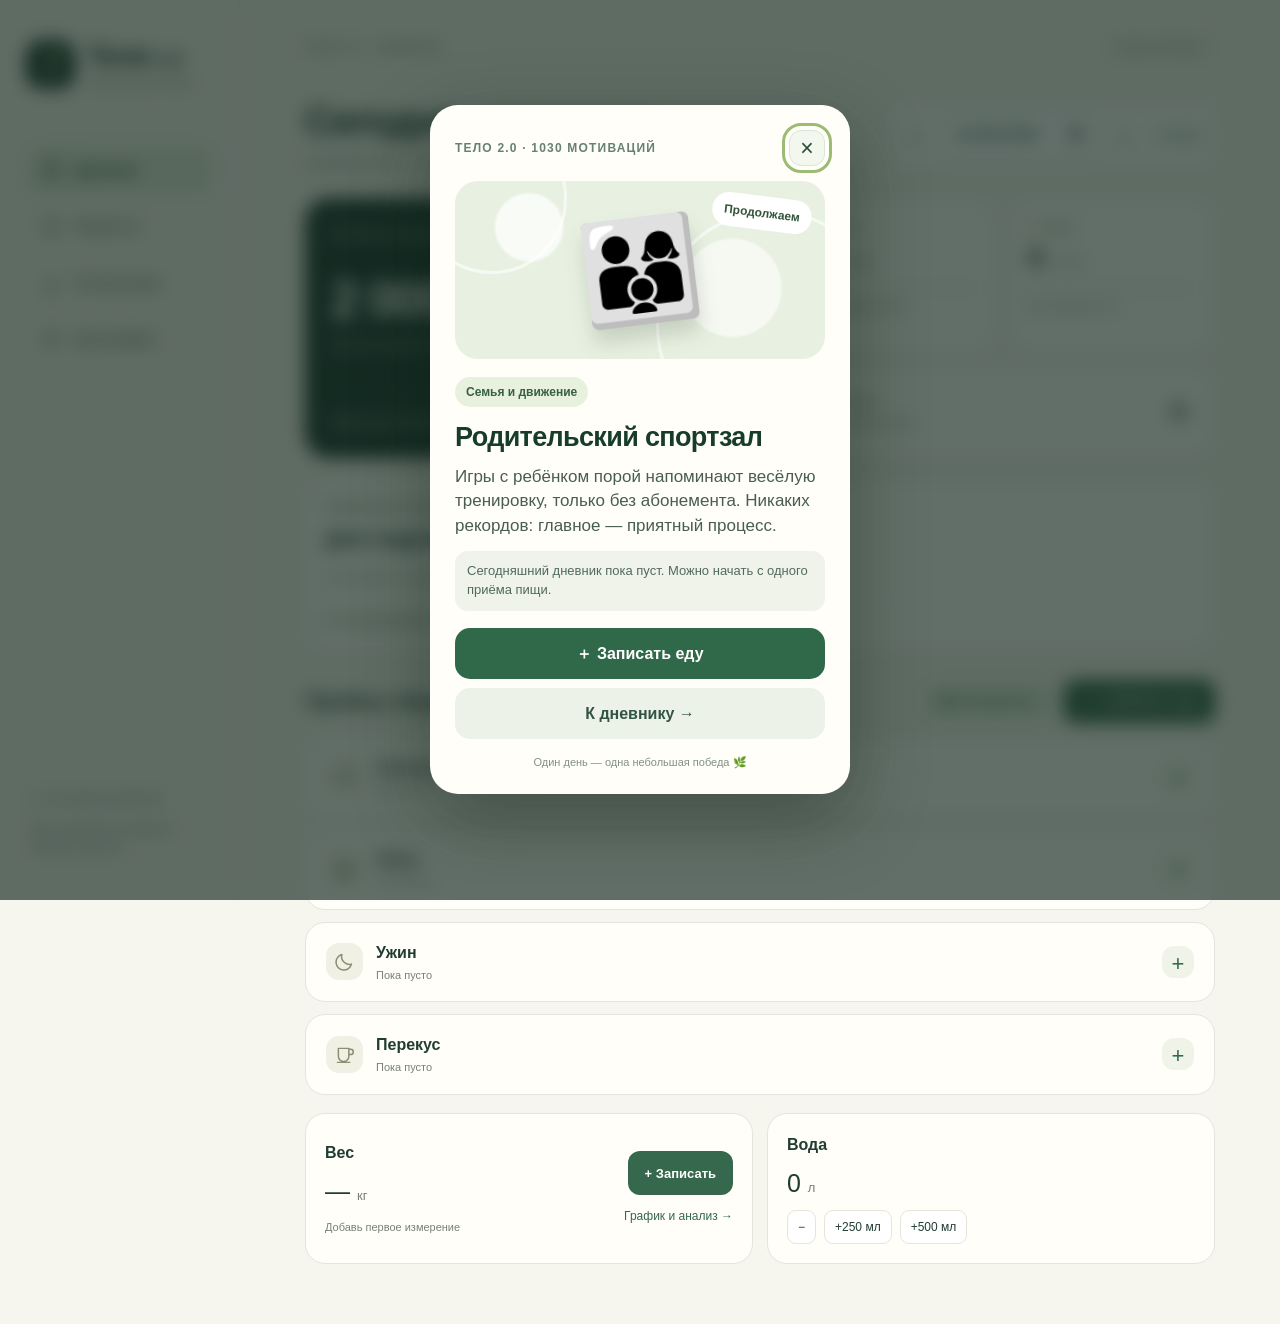
==== commit aec2cd28: "Add manufacturer-verified product cards for reported Russian barcodes with offline lookup and nutrit" ====
--- a/index.html
+++ b/index.html
@@ -1,4 +1,4 @@
-<!doctype html><html lang="ru"><head><meta charset="utf-8"><meta http-equiv="Content-Security-Policy" content="default-src 'self'; script-src 'self' 'unsafe-inline'; style-src 'self' 'unsafe-inline'; img-src 'self' data: blob:; connect-src 'self' https://world.openfoodfacts.org https://ru.openfoodfacts.org; form-action 'none'; media-src 'self' blob: mediastream:; worker-src 'self'; base-uri 'self'"><meta name="viewport" content="width=device-width,initial-scale=1,viewport-fit=cover"><meta name="apple-mobile-web-app-capable" content="yes"><meta name="apple-mobile-web-app-status-bar-style" content="default"><meta name="apple-mobile-web-app-title" content="Тело 2.0"><link rel="manifest" href="manifest.webmanifest"><link rel="stylesheet" href="food-coach.css?v=2.0.9"><meta name="theme-color" content="#f6f5ee"><meta name="description" content="Личный дневник питания: еда, калории и БЖУ. Данные хранятся на устройстве."><link rel="apple-touch-icon" href="icon-192.png"><link rel="icon" href="favicon.png"><style>:root{--bg:#f6f5ee;--paper:#fffef9;--ink:#203c33;--muted:#778178;--line:#e4e6dc;--green:#35684c;--lime:#d9edb3;--orange:#c38a49;--blue:#6697a5;--radius:24px}*{box-sizing:border-box}body{margin:0;background:var(--bg);color:var(--ink);font:15px/1.5 -apple-system,BlinkMacSystemFont,"Segoe UI",sans-serif;-webkit-font-smoothing:antialiased}button,input,select,textarea{font:inherit}button,a,input,select,textarea{-webkit-tap-highlight-color:transparent}button{cursor:pointer}button:disabled{opacity:.5;cursor:wait}button:focus-visible,a:focus-visible{outline:3px solid #9cbc74;outline-offset:4px}button{color:inherit}a{color:inherit}h1,h2,h3,p{margin:0}h1{font-size:40px;line-height:1.15;font-weight:650;letter-spacing:-1.5px}h2{font-size:23px;letter-spacing:-.5px}h3{font-size:16px;font-weight:600}.shell{max-width:1440px;margin:auto;display:grid;grid-template-columns:240px 1fr;min-height:100dvh}.sidebar{padding:40px 26px;position:sticky;top:0;height:100dvh;border-right:1px solid var(--line);display:flex;flex-direction:column}.brand{display:flex;gap:12px;text-decoration:none;font-size:29px;line-height:1.15;font-weight:700;letter-spacing:-1px;align-items:center}.brand-mark{height:49px;width:49px;background:var(--ink);color:var(--lime);border-radius:16px;display:grid;place-items:center;font:italic 38px Georgia}.brand-sub{display:block;font-size:10px;font-weight:400;letter-spacing:.2px;color:var(--muted);margin-top:5px}nav{display:flex;flex-direction:column;gap:8px;margin-top:56px}nav a{display:flex;align-items:center;gap:13px;padding:13px 15px;border-radius:13px;text-decoration:none;color:#69766a;font-weight:550}nav a.active{background:#e4ebd9;color:var(--ink)}svg{height:21px;width:21px;flex:none;fill:none;stroke:currentColor;stroke-width:1.7;stroke-linecap:round;stroke-linejoin:round}.side-note{margin-top:auto;color:var(--muted);font-size:12px;padding:24px 6px 4px}.side-note p{margin-top:12px}.local-dot{display:inline-block;width:6px;height:6px;background:#7ba263;border-radius:50%;margin-right:5px}main{padding:32px 48px 60px;min-width:0}.top{display:flex;justify-content:space-between;align-items:center;margin-bottom:35px}.eyebrow{font-size:10px;font-weight:700;letter-spacing:2px;color:var(--muted)}.pill{font-size:11px;border:1px solid #dce2d5;border-radius:20px;padding:6px 11px;color:var(--green)}.title-row{display:flex;justify-content:space-between;gap:20px;align-items:center;margin-bottom:26px}.subtitle{color:var(--muted);font-size:13px;margin-top:9px}.date-nav{display:flex;align-items:center;gap:6px;background:var(--paper);padding:5px;border:1px solid var(--line);border-radius:13px}.date-nav input{width:126px;border:0;background:none;padding:8px 0;font-size:13px;min-height:35px}.icon-button{border:0;background:none;height:38px;min-width:38px;border-radius:12px;display:inline-grid;place-items:center;font-size:25px}.icon-button:hover{background:#e9eddf}.dashboard{display:grid;grid-template-columns:1.1fr 1fr;gap:18px}.energy{border-radius:var(--radius);background:var(--ink);color:var(--paper);padding:26px;position:relative;overflow:hidden;min-height:260px;display:flex;flex-direction:column;justify-content:space-between}.energy-label{font-size:13px;color:#c6d3c0}.energy-inner{display:flex;align-items:center;justify-content:space-between;gap:12px}.energy-number{font-size:44px;letter-spacing:-2px;line-height:1.15;font-weight:600}.energy-number small{font-size:14px;letter-spacing:0;color:#c6d3c0}.energy-caption{font-size:12px;color:#c6d3c0;margin-top:7px}.ring{border-radius:50%;background:conic-gradient(var(--lime) var(--progress),#3d574a 0);width:122px;height:122px;display:grid;place-items:center;flex:none}.ring-inner{border-radius:50%;height:104px;width:104px;background:var(--ink);display:grid;place-content:center;text-align:center}.ring strong{font-size:24px;font-weight:500;letter-spacing:-1px}.ring small{font-size:10px;color:#c6d3c0}.energy-foot{border-top:1px solid #486051;padding-top:14px;margin-top:17px;font-size:12px;display:flex;justify-content:space-between;gap:10px;color:#dce6d2}.macros{display:grid;grid-template-columns:1fr 1fr;gap:12px}.macro{padding:19px 19px 15px;border:1px solid var(--line);background:var(--paper);border-radius:20px;min-width:0}.macro-label{display:flex;align-items:center;gap:7px;font-size:12px;color:var(--muted)}.dot{width:6px;height:6px;background:var(--green);border-radius:50%;display:inline-block}.fat .dot{background:var(--orange)}.carbs .dot{background:var(--blue)}.macro strong{font-size:28px;font-weight:550;line-height:1.6;letter-spacing:-1px}.macro strong small{font-size:13px;font-weight:400;letter-spacing:0;color:var(--muted)}.bar{height:4px;background:#eceee4;border-radius:6px;overflow:hidden;margin:5px 0 8px}.bar i{display:block;height:100%;background:var(--green);border-radius:6px}.fat .bar i{background:var(--orange)}.micro{font-size:11px;color:var(--muted);line-height:1.5}.carbs{display:flex;justify-content:space-between;align-items:center;grid-column:1/-1;padding:13px 20px}.carbs strong{font-size:23px}.section-head{display:flex;justify-content:space-between;align-items:center;gap:12px;margin:30px 0 14px}.section-head h2{font-size:21px}.primary,.secondary,.danger{border:0;border-radius:12px;padding:11px 17px;font-size:13px;min-height:44px;font-weight:600;display:inline-flex;align-items:center;justify-content:center;gap:7px;text-decoration:none}.primary{background:var(--green);color:white}.primary:hover{background:#285339}.secondary{background:#eaf0e0;color:var(--green)}.danger{background:#f9e7df;color:#954f3b}.text-button{background:none;border:0;color:var(--green);font-size:12px;padding:7px}.meals{display:grid;gap:12px}.meal{border:1px solid var(--line);background:var(--paper);border-radius:20px;overflow:hidden}.meal-head{display:flex;align-items:center;gap:13px;padding:18px 20px}.meal-icon{width:37px;height:37px;display:grid;place-items:center;background:#f1f0e5;border-radius:13px;color:#8a8d70}.meal-head p{font-size:11px;color:var(--muted);margin-top:2px}.meal-head .grow{flex:1}.meal-kcal{font-size:16px;font-weight:600}.meal-kcal small{font-size:10px;color:var(--muted);font-weight:400}.meal .icon-button{color:var(--green);background:#f0f4e8;height:32px;min-width:32px;font-size:22px}.entry{border:0;border-top:1px solid #eff0e9;padding:13px 20px;width:100%;background:none;text-align:left;display:flex;gap:12px;align-items:center}.entry:hover{background:#f7f8f1}.entry img{width:42px;height:42px;object-fit:cover;border-radius:11px}.entry-title{font-size:13px;line-height:1.35}.entry-info{font-size:11px;color:var(--muted);margin-top:4px}.entry-values{margin-left:auto;text-align:right;white-space:nowrap;font-size:14px}.entry-values small{display:block;font-size:10px;color:var(--muted)}.bottom-grid{display:grid;grid-template-columns:1fr 1fr;gap:14px;margin-top:18px}.small-card{border:1px solid var(--line);padding:19px;border-radius:20px;background:var(--paper)}.water-num{font-size:25px;margin:8px 0}.water-controls{display:flex;gap:8px}.water-controls button{border:1px solid var(--line);border-radius:9px;background:white;padding:7px 10px;font-size:12px}.check{display:flex;align-items:center;gap:10px;cursor:pointer;font-size:13px}.check input{accent-color:var(--green);width:19px;height:19px;flex:none}.complete-card p{margin:10px 0 14px}.note{font-size:12px;color:var(--muted);margin:16px 0;line-height:1.65}.notice{border-radius:15px;background:#e9eddf;padding:15px 18px;font-size:12px;line-height:1.65;margin:18px 0;color:#53654d}.empty{text-align:center;padding:35px 18px;color:var(--muted)}.empty svg{height:36px;width:36px;color:#a9b59d;margin-bottom:10px}.empty h3{color:var(--ink);margin-bottom:5px}.empty p{font-size:12px;margin-bottom:14px}.toolbar{display:flex;gap:10px;flex-wrap:wrap;margin:20px 0}.search{flex:1;min-width:140px}.food-grid{display:grid;grid-template-columns:repeat(2,1fr);gap:12px}.food-card{background:var(--paper);border:1px solid var(--line);border-radius:19px;padding:18px;display:flex;flex-direction:column;gap:8px}.food-card .food-data{font-size:12px;color:var(--muted)}.food-card .food-actions{display:flex;justify-content:space-between;gap:7px;margin-top:auto;padding-top:5px}.food-card h3{font-size:15px}.badge{font-size:10px;color:#8a7454}.settings-grid{display:grid;grid-template-columns:1fr 1fr;gap:18px}.settings-grid .small-card{padding:23px}.settings-grid h2{font-size:19px;margin-bottom:12px}label.field{display:block;font-size:12px;color:#536556;margin-bottom:14px}input:not([type=checkbox]),select,textarea{width:100%;background:white;border:1px solid #dce0d3;border-radius:11px;color:var(--ink);padding:12px;min-height:46px;outline:none;font-size:16px}input:focus,textarea:focus,select:focus{border-color:#668e5d;box-shadow:0 0 0 2px #dfe9d1}textarea{resize:vertical;min-height:75px}label.field span{display:block;margin-bottom:6px}dialog{border:0;padding:0;border-radius:25px;width:min(530px,calc(100% - 24px));max-height:90dvh;background:var(--bg);color:var(--ink);box-shadow:0 18px 100px #10241640}dialog::backdrop{background:#172e245c;backdrop-filter:blur(3px)}.dialog-head{display:flex;justify-content:space-between;align-items:center;position:sticky;top:0;background:var(--bg);z-index:3;padding:20px 23px 12px;border-bottom:1px solid var(--line)}.dialog-head h2{font-size:21px}#dialog-body{padding:22px 23px 25px}.form-grid{display:grid;grid-template-columns:1fr 1fr;gap:0 12px}.form-grid .full{grid-column:1/-1}.macro-inputs{display:grid;grid-template-columns:repeat(4,1fr);gap:8px}.macro-inputs input{padding:10px 8px}.mode-switch{display:flex;border:1px solid var(--line);border-radius:11px;overflow:hidden;margin-bottom:17px}.mode-switch button{width:50%;background:var(--paper);border:0;font-size:12px;padding:11px}.mode-switch button.active{background:#e0eacb;font-weight:600}.form-actions{display:flex;gap:9px;margin-top:20px}.form-actions .primary{flex:1}.photo-preview{width:100%;max-height:170px;object-fit:cover;border-radius:13px;margin-bottom:12px}.photo-control{display:flex;align-items:center;gap:10px;margin:14px 0}.file-label{cursor:pointer}.file-label input{position:absolute;width:1px;height:1px;overflow:hidden;opacity:0}.portion-summary{background:#e7eddb;border-radius:12px;padding:13px;font-size:12px;margin-bottom:15px}.error{color:#a64633;font-size:13px;margin:12px 0}.warning{position:sticky;top:0;padding:12px 20px;color:#813e2f;background:#ffe7d8;z-index:30;font-size:13px}.history-list{display:grid;gap:10px;margin-top:20px}.history-row{display:flex;align-items:center;justify-content:space-between;gap:12px;border:1px solid var(--line);border-radius:17px;background:var(--paper);padding:18px;text-align:left}.history-row span{font-size:12px;color:var(--muted)}.history-row strong{font-size:16px;display:block}.history-row .right{text-align:right}.stats-grid{display:grid;grid-template-columns:repeat(3,1fr);gap:10px;margin:16px 0}.stat{background:var(--paper);border:1px solid var(--line);border-radius:17px;padding:18px}.stat strong{display:block;font-size:27px;font-weight:550}.stat span{font-size:11px;color:var(--muted)}.week-chart{display:flex;gap:12px;align-items:flex-end;height:145px;margin:20px 0 8px;border-bottom:1px solid var(--line);padding:0 4px 5px}.chart-col{flex:1;display:flex;flex-direction:column;align-items:center;justify-content:flex-end;height:100%;font-size:10px;color:var(--muted);gap:4px}.chart-bar{width:100%;max-width:44px;background:#bccd9f;border-radius:6px 6px 0 0;min-height:2px}.chart-bar.partial{background:repeating-linear-gradient(135deg,#dbe2cf,#dbe2cf 5px,#eef1e5 5px,#eef1e5 10px)}.ingredient{padding:12px;background:#fffef9;border:1px solid var(--line);border-radius:12px;display:flex;align-items:center;justify-content:space-between;font-size:13px;margin-bottom:8px}.ingredient small{color:var(--muted);display:block}.recipe-total{font-size:13px;padding:14px 0}.install-steps{padding-left:20px;color:#60705f;font-size:13px}.install-steps li{padding:5px 0}#toast{position:fixed;bottom:30px;left:50%;transform:translate(-50%,20px);background:var(--ink);color:white;padding:12px 20px;border-radius:12px;box-shadow:0 6px 20px #203c3322;opacity:0;pointer-events:none;transition:.2s;z-index:100;font-size:13px;max-width:90vw;text-align:center}#toast.visible{opacity:1;transform:translate(-50%,0)}.loading{padding:50px;text-align:center;color:var(--muted)}.stack{display:flex;flex-direction:column;gap:10px}.report-text{min-height:250px;font-size:13px;line-height:1.5}.source-link{font-size:12px}.full-width{width:100%}[hidden]{display:none!important}
+<!doctype html><html lang="ru"><head><meta charset="utf-8"><meta http-equiv="Content-Security-Policy" content="default-src 'self'; script-src 'self' 'unsafe-inline'; style-src 'self' 'unsafe-inline'; img-src 'self' data: blob:; connect-src 'self' https://world.openfoodfacts.org https://ru.openfoodfacts.org; form-action 'none'; media-src 'self' blob: mediastream:; worker-src 'self'; base-uri 'self'"><meta name="viewport" content="width=device-width,initial-scale=1,viewport-fit=cover"><meta name="apple-mobile-web-app-capable" content="yes"><meta name="apple-mobile-web-app-status-bar-style" content="default"><meta name="apple-mobile-web-app-title" content="Тело 2.0"><link rel="manifest" href="manifest.webmanifest"><link rel="stylesheet" href="food-coach.css?v=2.0.10"><meta name="theme-color" content="#f6f5ee"><meta name="description" content="Личный дневник питания: еда, калории и БЖУ. Данные хранятся на устройстве."><link rel="apple-touch-icon" href="icon-192.png"><link rel="icon" href="favicon.png"><style>:root{--bg:#f6f5ee;--paper:#fffef9;--ink:#203c33;--muted:#778178;--line:#e4e6dc;--green:#35684c;--lime:#d9edb3;--orange:#c38a49;--blue:#6697a5;--radius:24px}*{box-sizing:border-box}body{margin:0;background:var(--bg);color:var(--ink);font:15px/1.5 -apple-system,BlinkMacSystemFont,"Segoe UI",sans-serif;-webkit-font-smoothing:antialiased}button,input,select,textarea{font:inherit}button,a,input,select,textarea{-webkit-tap-highlight-color:transparent}button{cursor:pointer}button:disabled{opacity:.5;cursor:wait}button:focus-visible,a:focus-visible{outline:3px solid #9cbc74;outline-offset:4px}button{color:inherit}a{color:inherit}h1,h2,h3,p{margin:0}h1{font-size:40px;line-height:1.15;font-weight:650;letter-spacing:-1.5px}h2{font-size:23px;letter-spacing:-.5px}h3{font-size:16px;font-weight:600}.shell{max-width:1440px;margin:auto;display:grid;grid-template-columns:240px 1fr;min-height:100dvh}.sidebar{padding:40px 26px;position:sticky;top:0;height:100dvh;border-right:1px solid var(--line);display:flex;flex-direction:column}.brand{display:flex;gap:12px;text-decoration:none;font-size:29px;line-height:1.15;font-weight:700;letter-spacing:-1px;align-items:center}.brand-mark{height:49px;width:49px;background:var(--ink);color:var(--lime);border-radius:16px;display:grid;place-items:center;font:italic 38px Georgia}.brand-sub{display:block;font-size:10px;font-weight:400;letter-spacing:.2px;color:var(--muted);margin-top:5px}nav{display:flex;flex-direction:column;gap:8px;margin-top:56px}nav a{display:flex;align-items:center;gap:13px;padding:13px 15px;border-radius:13px;text-decoration:none;color:#69766a;font-weight:550}nav a.active{background:#e4ebd9;color:var(--ink)}svg{height:21px;width:21px;flex:none;fill:none;stroke:currentColor;stroke-width:1.7;stroke-linecap:round;stroke-linejoin:round}.side-note{margin-top:auto;color:var(--muted);font-size:12px;padding:24px 6px 4px}.side-note p{margin-top:12px}.local-dot{display:inline-block;width:6px;height:6px;background:#7ba263;border-radius:50%;margin-right:5px}main{padding:32px 48px 60px;min-width:0}.top{display:flex;justify-content:space-between;align-items:center;margin-bottom:35px}.eyebrow{font-size:10px;font-weight:700;letter-spacing:2px;color:var(--muted)}.pill{font-size:11px;border:1px solid #dce2d5;border-radius:20px;padding:6px 11px;color:var(--green)}.title-row{display:flex;justify-content:space-between;gap:20px;align-items:center;margin-bottom:26px}.subtitle{color:var(--muted);font-size:13px;margin-top:9px}.date-nav{display:flex;align-items:center;gap:6px;background:var(--paper);padding:5px;border:1px solid var(--line);border-radius:13px}.date-nav input{width:126px;border:0;background:none;padding:8px 0;font-size:13px;min-height:35px}.icon-button{border:0;background:none;height:38px;min-width:38px;border-radius:12px;display:inline-grid;place-items:center;font-size:25px}.icon-button:hover{background:#e9eddf}.dashboard{display:grid;grid-template-columns:1.1fr 1fr;gap:18px}.energy{border-radius:var(--radius);background:var(--ink);color:var(--paper);padding:26px;position:relative;overflow:hidden;min-height:260px;display:flex;flex-direction:column;justify-content:space-between}.energy-label{font-size:13px;color:#c6d3c0}.energy-inner{display:flex;align-items:center;justify-content:space-between;gap:12px}.energy-number{font-size:44px;letter-spacing:-2px;line-height:1.15;font-weight:600}.energy-number small{font-size:14px;letter-spacing:0;color:#c6d3c0}.energy-caption{font-size:12px;color:#c6d3c0;margin-top:7px}.ring{border-radius:50%;background:conic-gradient(var(--lime) var(--progress),#3d574a 0);width:122px;height:122px;display:grid;place-items:center;flex:none}.ring-inner{border-radius:50%;height:104px;width:104px;background:var(--ink);display:grid;place-content:center;text-align:center}.ring strong{font-size:24px;font-weight:500;letter-spacing:-1px}.ring small{font-size:10px;color:#c6d3c0}.energy-foot{border-top:1px solid #486051;padding-top:14px;margin-top:17px;font-size:12px;display:flex;justify-content:space-between;gap:10px;color:#dce6d2}.macros{display:grid;grid-template-columns:1fr 1fr;gap:12px}.macro{padding:19px 19px 15px;border:1px solid var(--line);background:var(--paper);border-radius:20px;min-width:0}.macro-label{display:flex;align-items:center;gap:7px;font-size:12px;color:var(--muted)}.dot{width:6px;height:6px;background:var(--green);border-radius:50%;display:inline-block}.fat .dot{background:var(--orange)}.carbs .dot{background:var(--blue)}.macro strong{font-size:28px;font-weight:550;line-height:1.6;letter-spacing:-1px}.macro strong small{font-size:13px;font-weight:400;letter-spacing:0;color:var(--muted)}.bar{height:4px;background:#eceee4;border-radius:6px;overflow:hidden;margin:5px 0 8px}.bar i{display:block;height:100%;background:var(--green);border-radius:6px}.fat .bar i{background:var(--orange)}.micro{font-size:11px;color:var(--muted);line-height:1.5}.carbs{display:flex;justify-content:space-between;align-items:center;grid-column:1/-1;padding:13px 20px}.carbs strong{font-size:23px}.section-head{display:flex;justify-content:space-between;align-items:center;gap:12px;margin:30px 0 14px}.section-head h2{font-size:21px}.primary,.secondary,.danger{border:0;border-radius:12px;padding:11px 17px;font-size:13px;min-height:44px;font-weight:600;display:inline-flex;align-items:center;justify-content:center;gap:7px;text-decoration:none}.primary{background:var(--green);color:white}.primary:hover{background:#285339}.secondary{background:#eaf0e0;color:var(--green)}.danger{background:#f9e7df;color:#954f3b}.text-button{background:none;border:0;color:var(--green);font-size:12px;padding:7px}.meals{display:grid;gap:12px}.meal{border:1px solid var(--line);background:var(--paper);border-radius:20px;overflow:hidden}.meal-head{display:flex;align-items:center;gap:13px;padding:18px 20px}.meal-icon{width:37px;height:37px;display:grid;place-items:center;background:#f1f0e5;border-radius:13px;color:#8a8d70}.meal-head p{font-size:11px;color:var(--muted);margin-top:2px}.meal-head .grow{flex:1}.meal-kcal{font-size:16px;font-weight:600}.meal-kcal small{font-size:10px;color:var(--muted);font-weight:400}.meal .icon-button{color:var(--green);background:#f0f4e8;height:32px;min-width:32px;font-size:22px}.entry{border:0;border-top:1px solid #eff0e9;padding:13px 20px;width:100%;background:none;text-align:left;display:flex;gap:12px;align-items:center}.entry:hover{background:#f7f8f1}.entry img{width:42px;height:42px;object-fit:cover;border-radius:11px}.entry-title{font-size:13px;line-height:1.35}.entry-info{font-size:11px;color:var(--muted);margin-top:4px}.entry-values{margin-left:auto;text-align:right;white-space:nowrap;font-size:14px}.entry-values small{display:block;font-size:10px;color:var(--muted)}.bottom-grid{display:grid;grid-template-columns:1fr 1fr;gap:14px;margin-top:18px}.small-card{border:1px solid var(--line);padding:19px;border-radius:20px;background:var(--paper)}.water-num{font-size:25px;margin:8px 0}.water-controls{display:flex;gap:8px}.water-controls button{border:1px solid var(--line);border-radius:9px;background:white;padding:7px 10px;font-size:12px}.check{display:flex;align-items:center;gap:10px;cursor:pointer;font-size:13px}.check input{accent-color:var(--green);width:19px;height:19px;flex:none}.complete-card p{margin:10px 0 14px}.note{font-size:12px;color:var(--muted);margin:16px 0;line-height:1.65}.notice{border-radius:15px;background:#e9eddf;padding:15px 18px;font-size:12px;line-height:1.65;margin:18px 0;color:#53654d}.empty{text-align:center;padding:35px 18px;color:var(--muted)}.empty svg{height:36px;width:36px;color:#a9b59d;margin-bottom:10px}.empty h3{color:var(--ink);margin-bottom:5px}.empty p{font-size:12px;margin-bottom:14px}.toolbar{display:flex;gap:10px;flex-wrap:wrap;margin:20px 0}.search{flex:1;min-width:140px}.food-grid{display:grid;grid-template-columns:repeat(2,1fr);gap:12px}.food-card{background:var(--paper);border:1px solid var(--line);border-radius:19px;padding:18px;display:flex;flex-direction:column;gap:8px}.food-card .food-data{font-size:12px;color:var(--muted)}.food-card .food-actions{display:flex;justify-content:space-between;gap:7px;margin-top:auto;padding-top:5px}.food-card h3{font-size:15px}.badge{font-size:10px;color:#8a7454}.settings-grid{display:grid;grid-template-columns:1fr 1fr;gap:18px}.settings-grid .small-card{padding:23px}.settings-grid h2{font-size:19px;margin-bottom:12px}label.field{display:block;font-size:12px;color:#536556;margin-bottom:14px}input:not([type=checkbox]),select,textarea{width:100%;background:white;border:1px solid #dce0d3;border-radius:11px;color:var(--ink);padding:12px;min-height:46px;outline:none;font-size:16px}input:focus,textarea:focus,select:focus{border-color:#668e5d;box-shadow:0 0 0 2px #dfe9d1}textarea{resize:vertical;min-height:75px}label.field span{display:block;margin-bottom:6px}dialog{border:0;padding:0;border-radius:25px;width:min(530px,calc(100% - 24px));max-height:90dvh;background:var(--bg);color:var(--ink);box-shadow:0 18px 100px #10241640}dialog::backdrop{background:#172e245c;backdrop-filter:blur(3px)}.dialog-head{display:flex;justify-content:space-between;align-items:center;position:sticky;top:0;background:var(--bg);z-index:3;padding:20px 23px 12px;border-bottom:1px solid var(--line)}.dialog-head h2{font-size:21px}#dialog-body{padding:22px 23px 25px}.form-grid{display:grid;grid-template-columns:1fr 1fr;gap:0 12px}.form-grid .full{grid-column:1/-1}.macro-inputs{display:grid;grid-template-columns:repeat(4,1fr);gap:8px}.macro-inputs input{padding:10px 8px}.mode-switch{display:flex;border:1px solid var(--line);border-radius:11px;overflow:hidden;margin-bottom:17px}.mode-switch button{width:50%;background:var(--paper);border:0;font-size:12px;padding:11px}.mode-switch button.active{background:#e0eacb;font-weight:600}.form-actions{display:flex;gap:9px;margin-top:20px}.form-actions .primary{flex:1}.photo-preview{width:100%;max-height:170px;object-fit:cover;border-radius:13px;margin-bottom:12px}.photo-control{display:flex;align-items:center;gap:10px;margin:14px 0}.file-label{cursor:pointer}.file-label input{position:absolute;width:1px;height:1px;overflow:hidden;opacity:0}.portion-summary{background:#e7eddb;border-radius:12px;padding:13px;font-size:12px;margin-bottom:15px}.error{color:#a64633;font-size:13px;margin:12px 0}.warning{position:sticky;top:0;padding:12px 20px;color:#813e2f;background:#ffe7d8;z-index:30;font-size:13px}.history-list{display:grid;gap:10px;margin-top:20px}.history-row{display:flex;align-items:center;justify-content:space-between;gap:12px;border:1px solid var(--line);border-radius:17px;background:var(--paper);padding:18px;text-align:left}.history-row span{font-size:12px;color:var(--muted)}.history-row strong{font-size:16px;display:block}.history-row .right{text-align:right}.stats-grid{display:grid;grid-template-columns:repeat(3,1fr);gap:10px;margin:16px 0}.stat{background:var(--paper);border:1px solid var(--line);border-radius:17px;padding:18px}.stat strong{display:block;font-size:27px;font-weight:550}.stat span{font-size:11px;color:var(--muted)}.week-chart{display:flex;gap:12px;align-items:flex-end;height:145px;margin:20px 0 8px;border-bottom:1px solid var(--line);padding:0 4px 5px}.chart-col{flex:1;display:flex;flex-direction:column;align-items:center;justify-content:flex-end;height:100%;font-size:10px;color:var(--muted);gap:4px}.chart-bar{width:100%;max-width:44px;background:#bccd9f;border-radius:6px 6px 0 0;min-height:2px}.chart-bar.partial{background:repeating-linear-gradient(135deg,#dbe2cf,#dbe2cf 5px,#eef1e5 5px,#eef1e5 10px)}.ingredient{padding:12px;background:#fffef9;border:1px solid var(--line);border-radius:12px;display:flex;align-items:center;justify-content:space-between;font-size:13px;margin-bottom:8px}.ingredient small{color:var(--muted);display:block}.recipe-total{font-size:13px;padding:14px 0}.install-steps{padding-left:20px;color:#60705f;font-size:13px}.install-steps li{padding:5px 0}#toast{position:fixed;bottom:30px;left:50%;transform:translate(-50%,20px);background:var(--ink);color:white;padding:12px 20px;border-radius:12px;box-shadow:0 6px 20px #203c3322;opacity:0;pointer-events:none;transition:.2s;z-index:100;font-size:13px;max-width:90vw;text-align:center}#toast.visible{opacity:1;transform:translate(-50%,0)}.loading{padding:50px;text-align:center;color:var(--muted)}.stack{display:flex;flex-direction:column;gap:10px}.report-text{min-height:250px;font-size:13px;line-height:1.5}.source-link{font-size:12px}.full-width{width:100%}[hidden]{display:none!important}
 @media(min-width:1250px){main{padding-right:65px;padding-left:65px}.energy-number{font-size:50px}.ring{width:135px;height:135px}.ring-inner{width:117px;height:117px}}
 @media(max-width:1000px){.shell{grid-template-columns:180px 1fr}.sidebar{padding:30px 15px}.brand{font-size:25px}.brand-mark{width:40px;height:43px}.brand-sub{font-size:8px}main{padding:28px 25px 45px}.energy{padding:21px}.energy-number{font-size:37px}.ring{width:100px;height:100px}.ring-inner{width:84px;height:84px}.ring strong{font-size:21px}.macro{padding:17px 13px}.dashboard{gap:12px}}
 @media(max-width:700px){.shell{display:block}.sidebar{padding:0;height:auto;position:static;border:0}.brand,.side-note{display:none}nav{position:fixed;bottom:0;left:0;right:0;margin:0;padding:8px 9px calc(9px + env(safe-area-inset-bottom));background:#fffef9f5;border-top:1px solid #e4e6dc;backdrop-filter:blur(20px);flex-direction:row;justify-content:space-around;gap:2px;z-index:20}nav a{padding:6px 11px;flex-direction:column;gap:3px;font-size:9px;border-radius:12px;min-width:57px}nav a svg{width:22px;height:22px}main{padding:calc(22px + env(safe-area-inset-top)) 20px calc(105px + env(safe-area-inset-bottom))}.top{margin-bottom:25px}.eyebrow{font-size:9px;letter-spacing:1.6px}.pill{font-size:10px;padding:5px 9px}h1{font-size:33px;letter-spacing:-1.2px}.title-row{align-items:flex-start;gap:15px;flex-direction:column;margin-bottom:19px}.title-row .date-nav{align-self:stretch;justify-content:space-between;padding:3px 6px}.date-nav input{width:140px;padding:7px 5px;text-align:center;min-height:32px;font-size:13px}.date-nav .icon-button{height:31px;min-width:37px}.subtitle{font-size:12px;margin-top:6px}.dashboard{grid-template-columns:1fr;gap:12px}.energy{min-height:224px;padding:23px}.energy-number{font-size:48px}.energy-inner{margin-top:9px}.ring{height:116px;width:116px}.ring-inner{height:100px;width:100px}.ring strong{font-size:24px}.energy-foot{margin-top:14px;padding-top:11px;font-size:11px}.macros{gap:10px}.macro{border-radius:17px;padding:14px 16px}.macro strong{font-size:28px;line-height:1.45}.macro-label{font-size:12px}.carbs{padding:10px 16px}.carbs strong{font-size:20px}.section-head{margin-top:25px}.section-head h2{font-size:21px}.section-head .primary{font-size:12px;padding:10px 13px;min-height:40px}.meal-head{padding:16px}.entry{padding:12px 16px}.entry-title{font-size:12px}.entry-info{font-size:10px}.bottom-grid{grid-template-columns:1fr}.small-card{padding:18px}.water-card{display:flex;align-items:center;justify-content:space-between;gap:12px}.water-card h3{font-size:14px}.water-num{font-size:22px;margin:3px 0 0}.food-grid{grid-template-columns:1fr}.toolbar .primary{padding:11px 14px}.settings-grid{grid-template-columns:1fr}.stats-grid{gap:8px}.stat{padding:13px 10px}.stat strong{font-size:23px}.stat span{font-size:10px}dialog{max-height:92dvh;border-radius:23px;width:calc(100% - 16px)}#dialog-body{padding:20px 18px 24px}.dialog-head{padding:16px 18px 11px}.macro-inputs{gap:6px}.macro-inputs label{font-size:11px}#toast{bottom:calc(90px + env(safe-area-inset-bottom));width:max-content;max-width:90vw}.history-row{padding:15px}.history-row strong{font-size:15px}}
@@ -102,7 +102,7 @@
 });
 window.__porciaReceive=msg=>{const p=pending.get(msg.id);if(!p)return;pending.delete(msg.id);if(msg.ok)p.resolve(msg.value);else p.reject(Error(msg.error||'Не удалось выполнить действие'));};
 })();
-</script><script src="vendor/zxing.min.js"></script><script src="barcode-utils.js?v=2.0.9"></script><script src="pwa-bridge.js?v=2.0.9"></script><script src="motivation-bank.js"></script><script src="food-coach.js?v=2.0.9"></script><script src="food-coach-recipes.js?v=2.0.9"></script><script src="food-coach-ui.js?v=2.0.9"></script><script>(function(root){
+</script><script src="vendor/zxing.min.js"></script><script src="barcode-utils.js?v=2.0.10"></script><script src="verified-products.js?v=2.0.10"></script><script src="pwa-bridge.js?v=2.0.10"></script><script src="motivation-bank.js"></script><script src="food-coach.js?v=2.0.10"></script><script src="food-coach-recipes.js?v=2.0.10"></script><script src="food-coach-ui.js?v=2.0.10"></script><script>(function(root){
 'use strict';
 const KEYS=['kcal','protein','fat','carbs'];
 const dateKey=(date=new Date())=>new Intl.DateTimeFormat('sv-SE',{timeZone:'Europe/Moscow',year:'numeric',month:'2-digit',day:'2-digit'}).format(date);
@@ -257,8 +257,13 @@
   if(!food.name)throw Error('В карточке не найдено название товара.');
   remoteFoods=[food];
   if(out)out.innerHTML='<p class="note">Товар найден. Проверь данные перед записью.</p><button class="primary" data-action="scan-preview">Посмотреть и добавить в приём пищи</button>';
-  openScanReview({...food,source:'Open Food Facts',estimated:false});
+  openScanReview({...food,source:food.source||'Open Food Facts',estimated:false});
  }catch(e){if($('#barcode-result')===out)out.innerHTML='<p class="error">'+esc(e.message||String(e))+'</p><button class="secondary" data-action="new-food-from-barcode">Внести по этикетке вручную</button>';pendingScanFood=null;}
+}
+function scanProductSource(food){
+ if(!food.sourceUrl)return '';
+ let url;try{url=new URL(food.sourceUrl);if(url.protocol!=='https:')return '';}catch{return '';}
+ return `<p class="micro scan-product-source">Источник КБЖУ: <a href="${esc(url.href)}" target="_blank" rel="noopener noreferrer">${esc(food.source||'Карточка продукта')}</a>${food.sourceCheckedOn?' · сверено '+esc(food.sourceCheckedOn):''}. Состав и значения на упаковке могут обновляться.</p>`;
 }
 function openScanReview(food){
  if(!food)return;
@@ -270,7 +275,7 @@
  showDialog('Проверь продукт',`<form id="scan-confirm-form">
  <div class="scan-product"><div class="scan-confirm-label">Продукт по штрихкоду</div>
  <label class="field"><span>Название</span><input name="name" type="text" required maxlength="200" value="${esc(food.name||('Товар '+code))}"></label>
- <p class="micro">${esc(food.brand||'')}${code?' · Штрихкод '+esc(code):''}</p></div>
+ <p class="micro">${esc(food.brand||'')}${code?' · Штрихкод '+esc(code):''}</p>${scanProductSource(food)}</div>
  ${missing.length?`<p class="note" style="color:#9b4a22">В каталоге не заполнены: ${missing.map(k=>keyLabels[k]).join(', ')}. Известные значения подставлены. Впиши недостающие цифры с этикетки.</p>`:'<p class="note">КБЖУ из каталога. Проверь цифры на упаковке; все поля можно исправить.</p>'}
  <div class="scan-nutrition"><div class="scan-confirm-label">Данные на 100 г (для напитков — на 100 мл)</div>${nutrientInputs}</div>
  <label class="field"><span>Съедено, г (для напитков — мл)</span><input name="grams" inputmode="decimal" type="text" value="100" required placeholder="Например, 150"></label>
@@ -504,7 +509,7 @@
  try{
   const food=await porciaCall('lookupBarcode',{code});
   if(!food){showDialog('Код считан, товара пока нет',`<p class="note">Номер товара: <strong>${esc(code)}</strong>. Сканер прочитал код, но в подключённом справочнике нет карточки этого продукта.</p><p class="note">Российские штрихкоды поддерживаются. Если товара ещё нет в базе, один раз сохрани название и КБЖУ с упаковки — затем он будет находиться по обычному коду и Data Matrix без интернета.</p><button type="button" class="primary" data-action="new-food-from-barcode">+ Внести по этикетке</button>`);return;}
-  openScanReview({...food,source:'Open Food Facts',estimated:false});
+  openScanReview({...food,source:food.source||'Open Food Facts',estimated:false});
  }catch(ex){showDialog('Нет данных о товаре',`<p class="error">${esc(String(ex.message||ex))}</p><button type="button" class="primary" data-action="new-food-from-barcode">Ввести данные с этикетки</button>`);}
 }
 async function scanBarcode(button){
@@ -593,7 +598,7 @@
 }
 function openWeightGoal(){const v=state.goals.weight;showDialog('Целевой вес',`<form id="weight-goal-form"><label class="field"><span>Моя цель, кг</span><input type="text" name="weight" inputmode="decimal" placeholder="Например, 75,3" value="${Number.isFinite(v)?fmt(v,2):''}"></label><p class="micro">Если оставить поле пустым, цель не будет отображаться.</p><p class="error" role="alert"></p><div class="form-actions"><button type="submit" class="primary">Сохранить цель</button></div></form>`);}
 
-function settingsView(){return `<div class="title-row"><div><h1>Настройки</h1><p class="subtitle">Цели и сохранность дневника.</p></div></div><div class="settings-grid"><section class="small-card"><p class="micro">Версия: <strong>Тело 2.0.9</strong> · обновлено без сброса данных. Записи, рецепты и продукты хранятся на этом устройстве.</p></section><section class="small-card"><h2>Дневные ориентиры</h2><form id="goal-form"><label class="field"><span>Калории, ккал</span><input name="kcal" type="number" min="1" max="10000" step="1" value="${state.goals.kcal}" required></label><div class="form-grid"><label class="field"><span>Белок, минимум г</span><input name="protein" type="number" min="0" max="1000" step="1" value="${state.goals.protein}" required></label><label class="field"><span>Жиры, минимум г</span><input name="fat" type="number" min="0" max="1000" step="1" value="${state.goals.fat}" required></label></div><div class="form-grid"><label class="field"><span>Углеводы, г (необязательно)</span><input name="carbs" inputmode="decimal" type="text" placeholder="Без цели" value="${state.goals.carbs??''}"></label><label class="field"><span>Целевой вес, кг (необязательно)</span><input name="weight" inputmode="decimal" type="text" placeholder="Например, 75,3" value="${state.goals.weight??''}"></label></div><p class="micro" style="margin-bottom:15px">Ориентиры применяются ко всем дням. Средние рассчитываются по дням с записями и могут быть занижены, если записана не вся еда.</p><button class="primary" type="submit">Сохранить цели</button></form></section><section class="small-card"><h2>Мои продукты</h2><p class="note">Раздел из нижнего меню удалён, но твои сохранённые продукты доступны для рецептов и ручного ввода.</p><button class="secondary" type="button" data-action="new-food">+ Добавить продукт вручную</button><div style="max-height:350px;overflow:auto;margin-top:12px">${foodCards(state.foods)}</div></section><section class="small-card"><h2>Твои данные</h2><p class="note">Дневник, измерения веса, рецепты и фото еды хранятся локально на iPhone в данных этого сайта. Названия продуктов и штрихкоды передаются в Open Food Facts при поиске. Фотографии блюд не отправляются в сеть.</p><div class="stack"><button class="secondary" data-action="export">Скачать резервную копию</button><button class="secondary" data-action="native-import">Восстановить из копии</button></div><p class="note">Если удалить данные сайта Safari или очистить хранилище приложения, записи могут быть потеряны. Регулярно сохраняй резервную копию.</p></section><section class="small-card"><h2>Тело 2.0 на экране Домой</h2><p class="note">Открой размещённый по HTTPS адрес этого приложения в Safari, затем выбери «Поделиться» → «На экран Домой» → «Добавить». Scriptable и «Команды» не требуются.</p><ol class="install-steps"><li>Открой HTTPS-адрес приложения в Safari на iPhone.</li><li>Нажми значок «Поделиться» и выбери «На экран Домой».</li><li>Нажми «Добавить» и запускай «Тело 2.0» через значок.</li></ol><p class="micro">Тело 2.0.9 · PWA · часовой пояс Москва</p></section></div>`;}
+function settingsView(){return `<div class="title-row"><div><h1>Настройки</h1><p class="subtitle">Цели и сохранность дневника.</p></div></div><div class="settings-grid"><section class="small-card"><p class="micro">Версия: <strong>Тело 2.0.10</strong> · обновлено без сброса данных. Записи, рецепты и продукты хранятся на этом устройстве.</p></section><section class="small-card"><h2>Дневные ориентиры</h2><form id="goal-form"><label class="field"><span>Калории, ккал</span><input name="kcal" type="number" min="1" max="10000" step="1" value="${state.goals.kcal}" required></label><div class="form-grid"><label class="field"><span>Белок, минимум г</span><input name="protein" type="number" min="0" max="1000" step="1" value="${state.goals.protein}" required></label><label class="field"><span>Жиры, минимум г</span><input name="fat" type="number" min="0" max="1000" step="1" value="${state.goals.fat}" required></label></div><div class="form-grid"><label class="field"><span>Углеводы, г (необязательно)</span><input name="carbs" inputmode="decimal" type="text" placeholder="Без цели" value="${state.goals.carbs??''}"></label><label class="field"><span>Целевой вес, кг (необязательно)</span><input name="weight" inputmode="decimal" type="text" placeholder="Например, 75,3" value="${state.goals.weight??''}"></label></div><p class="micro" style="margin-bottom:15px">Ориентиры применяются ко всем дням. Средние рассчитываются по дням с записями и могут быть занижены, если записана не вся еда.</p><button class="primary" type="submit">Сохранить цели</button></form></section><section class="small-card"><h2>Мои продукты</h2><p class="note">Раздел из нижнего меню удалён, но твои сохранённые продукты доступны для рецептов и ручного ввода.</p><button class="secondary" type="button" data-action="new-food">+ Добавить продукт вручную</button><div style="max-height:350px;overflow:auto;margin-top:12px">${foodCards(state.foods)}</div></section><section class="small-card"><h2>Твои данные</h2><p class="note">Дневник, измерения веса, рецепты и фото еды хранятся локально на iPhone в данных этого сайта. Проверенные карточки производителей доступны без интернета. Остальные названия продуктов и штрихкоды передаются в Open Food Facts при поиске. Фотографии блюд не отправляются в сеть.</p><div class="stack"><button class="secondary" data-action="export">Скачать резервную копию</button><button class="secondary" data-action="native-import">Восстановить из копии</button></div><p class="note">Если удалить данные сайта Safari или очистить хранилище приложения, записи могут быть потеряны. Регулярно сохраняй резервную копию.</p></section><section class="small-card"><h2>Тело 2.0 на экране Домой</h2><p class="note">Открой размещённый по HTTPS адрес этого приложения в Safari, затем выбери «Поделиться» → «На экран Домой» → «Добавить». Scriptable и «Команды» не требуются.</p><ol class="install-steps"><li>Открой HTTPS-адрес приложения в Safari на iPhone.</li><li>Нажми значок «Поделиться» и выбери «На экран Домой».</li><li>Нажми «Добавить» и запускай «Тело 2.0» через значок.</li></ol><p class="micro">Тело 2.0.10 · PWA · часовой пояс Москва</p></section></div>`;}
 function showDialog(title,body){$('#dialog-title').textContent=title;$('#dialog-body').innerHTML=body;if(!$('#editor').open)$('#editor').showModal();}
 function closeDialog(){if(!busy)$('#editor').close();}
 $('#close-dialog').onclick=closeDialog;
@@ -637,7 +642,7 @@
  for(const k of N.KEYS)form.elements[k].value=f[k];
  if(!form.elements.grams.value.trim()||N.num(form.elements.grams.value)<=0)form.elements.grams.value='100';
  form.elements.estimated.checked=source==='reference'||Boolean(f.estimated);
- const origin=source==='reference'?(f.url?'Пример из Food.ru, расчёт на 100 г сырых ингредиентов: '+f.url:'Ориентировочное КБЖУ типичного домашнего блюда; состав неизвестен'):source==='online'?('Open Food Facts · '+(f.brand||'')+' · '+(f.code||'')):(f.note||'Моя база');
+ const origin=source==='reference'?(f.url?'Пример из Food.ru, расчёт на 100 г сырых ингредиентов: '+f.url:'Ориентировочное КБЖУ типичного домашнего блюда; состав неизвестен'):source==='online'?((f.source||'Open Food Facts')+' · '+(f.sourceUrl||f.brand||'')+' · '+(f.code||'')):(f.note||'Моя база');
  form.elements.note.value=origin.slice(0,3000);
  updatePortion();
  $('#dish-online-results').innerHTML='<div class="dish-selected">✓ Подставлены значения на 100 г. Проверь массу, КБЖУ и нажми «Добавить в дневник».</div>';
@@ -702,13 +707,13 @@
  const {result,missing}=scanFormNutrients(form);
  if(missing.length)throw Error('Заполни недостающие КБЖУ с этикетки; неизвестные значения не равны нулю');
  const totals=N.portion(result,grams),barcode=String(food.code||food.barcode||lastBarcode||'');
- const note=(food.source==='local'?String(food.note||''):('Open Food Facts'+(barcode?' · '+barcode:''))).slice(0,3000);
+ const note=(food.source==='local'?String(food.note||''):(String(food.source||'Open Food Facts')+(food.sourceUrl?' · '+food.sourceUrl:'')+(barcode?' · '+barcode:''))).slice(0,3000);
  const corrected=!!food.incomplete||N.KEYS.some(k=>result[k]!==food[k]);
  next.entries.push({id:N.uid(),date,meal,name,grams,...totals,estimated:!!food.estimated,photo:null,note:note+(corrected?' · КБЖУ уточнены пользователем':'')});
  next.days[date]={...(next.days[date]||{water:0}),complete:false};
  if(form.elements.remember?.checked&&barcode){
    const existing=next.foods.find(x=>TeloBarcode.sameProduct(x.barcode,barcode));
-   const saved={id:existing?.id||N.uid(),name,barcode,...result,estimated:false,note:'Сканирование · '+barcode+' · проверено/дополнено пользователем'};
+   const saved={id:existing?.id||N.uid(),name,barcode,...result,estimated:false,note:(note+' · проверено/дополнено пользователем').slice(0,3000)};
    next.foods=next.foods.filter(x=>!TeloBarcode.sameProduct(x.barcode,barcode));next.foods.push(saved);
  }
  if(await commit(next)){pendingScanFood=null;currentDate=date;closeDialog();location.hash='diary';render();notify('Добавлено в «'+meal+'»');}
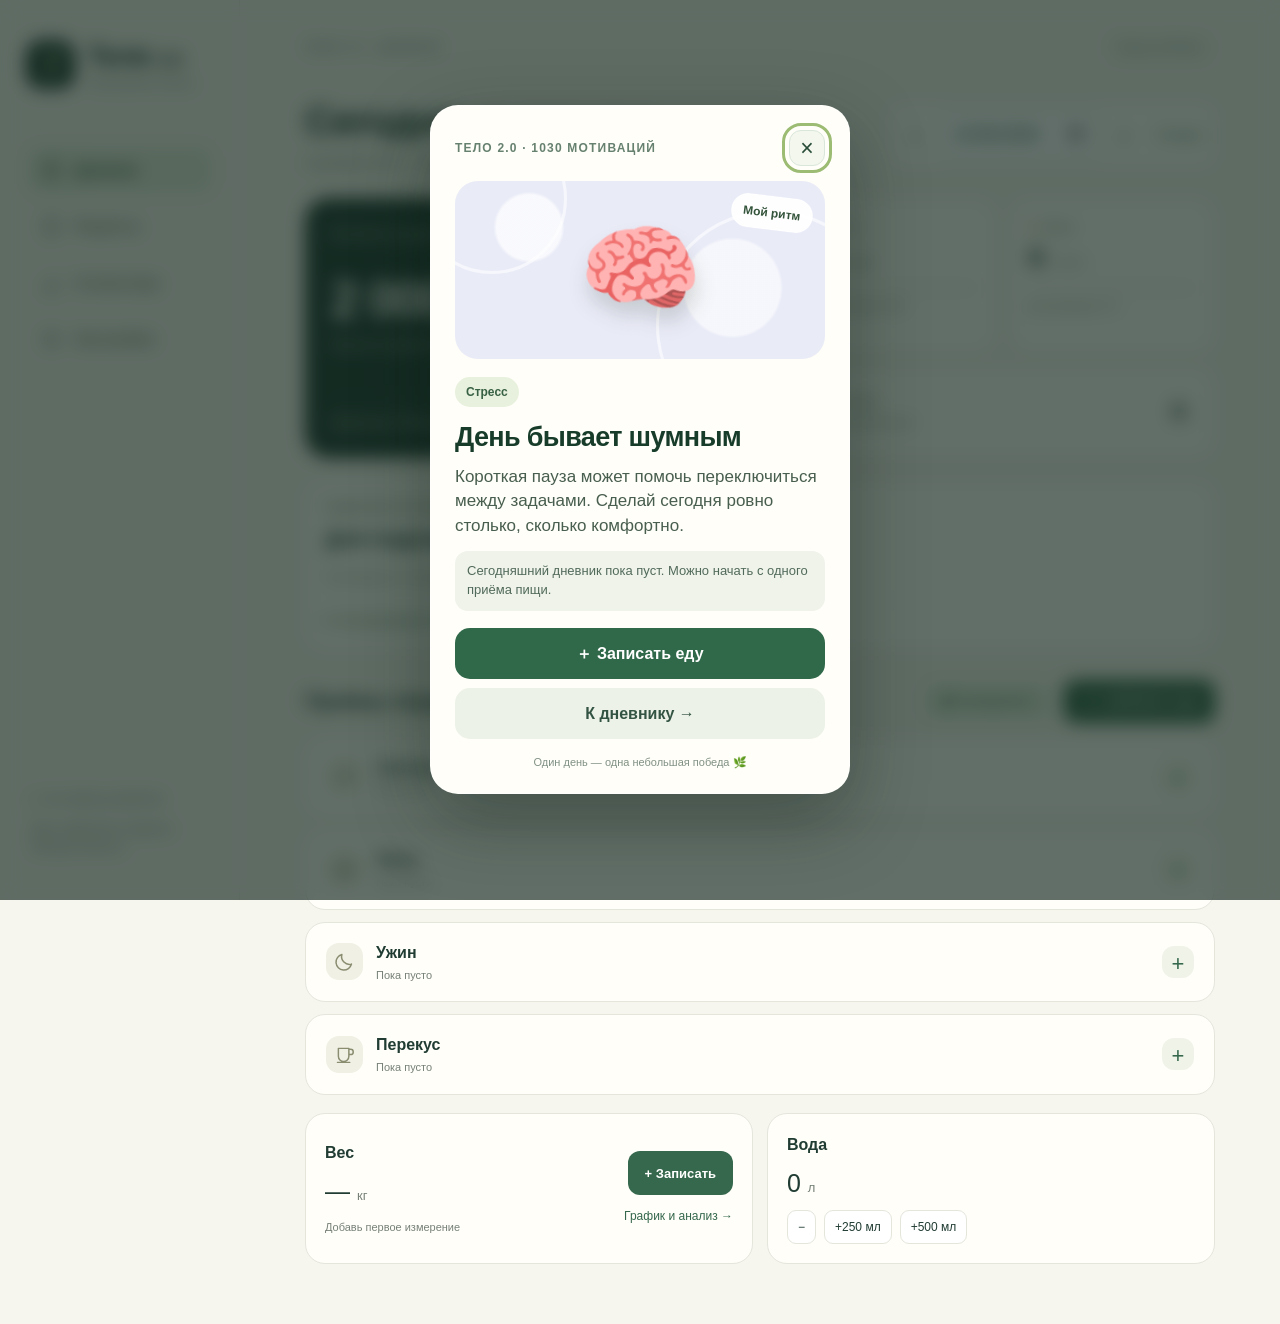
==== commit 6ebf0f23: "Prepare authenticated Barcode-list online fallback, optional client connection and deployable lookup" ====
--- a/index.html
+++ b/index.html
@@ -1,4 +1,4 @@
-<!doctype html><html lang="ru"><head><meta charset="utf-8"><meta http-equiv="Content-Security-Policy" content="default-src 'self'; script-src 'self' 'unsafe-inline'; style-src 'self' 'unsafe-inline'; img-src 'self' data: blob:; connect-src 'self' https://world.openfoodfacts.org https://ru.openfoodfacts.org; form-action 'none'; media-src 'self' blob: mediastream:; worker-src 'self'; base-uri 'self'"><meta name="viewport" content="width=device-width,initial-scale=1,viewport-fit=cover"><meta name="apple-mobile-web-app-capable" content="yes"><meta name="apple-mobile-web-app-status-bar-style" content="default"><meta name="apple-mobile-web-app-title" content="Тело 2.0"><link rel="manifest" href="manifest.webmanifest"><link rel="stylesheet" href="food-coach.css?v=2.0.10"><meta name="theme-color" content="#f6f5ee"><meta name="description" content="Личный дневник питания: еда, калории и БЖУ. Данные хранятся на устройстве."><link rel="apple-touch-icon" href="icon-192.png"><link rel="icon" href="favicon.png"><style>:root{--bg:#f6f5ee;--paper:#fffef9;--ink:#203c33;--muted:#778178;--line:#e4e6dc;--green:#35684c;--lime:#d9edb3;--orange:#c38a49;--blue:#6697a5;--radius:24px}*{box-sizing:border-box}body{margin:0;background:var(--bg);color:var(--ink);font:15px/1.5 -apple-system,BlinkMacSystemFont,"Segoe UI",sans-serif;-webkit-font-smoothing:antialiased}button,input,select,textarea{font:inherit}button,a,input,select,textarea{-webkit-tap-highlight-color:transparent}button{cursor:pointer}button:disabled{opacity:.5;cursor:wait}button:focus-visible,a:focus-visible{outline:3px solid #9cbc74;outline-offset:4px}button{color:inherit}a{color:inherit}h1,h2,h3,p{margin:0}h1{font-size:40px;line-height:1.15;font-weight:650;letter-spacing:-1.5px}h2{font-size:23px;letter-spacing:-.5px}h3{font-size:16px;font-weight:600}.shell{max-width:1440px;margin:auto;display:grid;grid-template-columns:240px 1fr;min-height:100dvh}.sidebar{padding:40px 26px;position:sticky;top:0;height:100dvh;border-right:1px solid var(--line);display:flex;flex-direction:column}.brand{display:flex;gap:12px;text-decoration:none;font-size:29px;line-height:1.15;font-weight:700;letter-spacing:-1px;align-items:center}.brand-mark{height:49px;width:49px;background:var(--ink);color:var(--lime);border-radius:16px;display:grid;place-items:center;font:italic 38px Georgia}.brand-sub{display:block;font-size:10px;font-weight:400;letter-spacing:.2px;color:var(--muted);margin-top:5px}nav{display:flex;flex-direction:column;gap:8px;margin-top:56px}nav a{display:flex;align-items:center;gap:13px;padding:13px 15px;border-radius:13px;text-decoration:none;color:#69766a;font-weight:550}nav a.active{background:#e4ebd9;color:var(--ink)}svg{height:21px;width:21px;flex:none;fill:none;stroke:currentColor;stroke-width:1.7;stroke-linecap:round;stroke-linejoin:round}.side-note{margin-top:auto;color:var(--muted);font-size:12px;padding:24px 6px 4px}.side-note p{margin-top:12px}.local-dot{display:inline-block;width:6px;height:6px;background:#7ba263;border-radius:50%;margin-right:5px}main{padding:32px 48px 60px;min-width:0}.top{display:flex;justify-content:space-between;align-items:center;margin-bottom:35px}.eyebrow{font-size:10px;font-weight:700;letter-spacing:2px;color:var(--muted)}.pill{font-size:11px;border:1px solid #dce2d5;border-radius:20px;padding:6px 11px;color:var(--green)}.title-row{display:flex;justify-content:space-between;gap:20px;align-items:center;margin-bottom:26px}.subtitle{color:var(--muted);font-size:13px;margin-top:9px}.date-nav{display:flex;align-items:center;gap:6px;background:var(--paper);padding:5px;border:1px solid var(--line);border-radius:13px}.date-nav input{width:126px;border:0;background:none;padding:8px 0;font-size:13px;min-height:35px}.icon-button{border:0;background:none;height:38px;min-width:38px;border-radius:12px;display:inline-grid;place-items:center;font-size:25px}.icon-button:hover{background:#e9eddf}.dashboard{display:grid;grid-template-columns:1.1fr 1fr;gap:18px}.energy{border-radius:var(--radius);background:var(--ink);color:var(--paper);padding:26px;position:relative;overflow:hidden;min-height:260px;display:flex;flex-direction:column;justify-content:space-between}.energy-label{font-size:13px;color:#c6d3c0}.energy-inner{display:flex;align-items:center;justify-content:space-between;gap:12px}.energy-number{font-size:44px;letter-spacing:-2px;line-height:1.15;font-weight:600}.energy-number small{font-size:14px;letter-spacing:0;color:#c6d3c0}.energy-caption{font-size:12px;color:#c6d3c0;margin-top:7px}.ring{border-radius:50%;background:conic-gradient(var(--lime) var(--progress),#3d574a 0);width:122px;height:122px;display:grid;place-items:center;flex:none}.ring-inner{border-radius:50%;height:104px;width:104px;background:var(--ink);display:grid;place-content:center;text-align:center}.ring strong{font-size:24px;font-weight:500;letter-spacing:-1px}.ring small{font-size:10px;color:#c6d3c0}.energy-foot{border-top:1px solid #486051;padding-top:14px;margin-top:17px;font-size:12px;display:flex;justify-content:space-between;gap:10px;color:#dce6d2}.macros{display:grid;grid-template-columns:1fr 1fr;gap:12px}.macro{padding:19px 19px 15px;border:1px solid var(--line);background:var(--paper);border-radius:20px;min-width:0}.macro-label{display:flex;align-items:center;gap:7px;font-size:12px;color:var(--muted)}.dot{width:6px;height:6px;background:var(--green);border-radius:50%;display:inline-block}.fat .dot{background:var(--orange)}.carbs .dot{background:var(--blue)}.macro strong{font-size:28px;font-weight:550;line-height:1.6;letter-spacing:-1px}.macro strong small{font-size:13px;font-weight:400;letter-spacing:0;color:var(--muted)}.bar{height:4px;background:#eceee4;border-radius:6px;overflow:hidden;margin:5px 0 8px}.bar i{display:block;height:100%;background:var(--green);border-radius:6px}.fat .bar i{background:var(--orange)}.micro{font-size:11px;color:var(--muted);line-height:1.5}.carbs{display:flex;justify-content:space-between;align-items:center;grid-column:1/-1;padding:13px 20px}.carbs strong{font-size:23px}.section-head{display:flex;justify-content:space-between;align-items:center;gap:12px;margin:30px 0 14px}.section-head h2{font-size:21px}.primary,.secondary,.danger{border:0;border-radius:12px;padding:11px 17px;font-size:13px;min-height:44px;font-weight:600;display:inline-flex;align-items:center;justify-content:center;gap:7px;text-decoration:none}.primary{background:var(--green);color:white}.primary:hover{background:#285339}.secondary{background:#eaf0e0;color:var(--green)}.danger{background:#f9e7df;color:#954f3b}.text-button{background:none;border:0;color:var(--green);font-size:12px;padding:7px}.meals{display:grid;gap:12px}.meal{border:1px solid var(--line);background:var(--paper);border-radius:20px;overflow:hidden}.meal-head{display:flex;align-items:center;gap:13px;padding:18px 20px}.meal-icon{width:37px;height:37px;display:grid;place-items:center;background:#f1f0e5;border-radius:13px;color:#8a8d70}.meal-head p{font-size:11px;color:var(--muted);margin-top:2px}.meal-head .grow{flex:1}.meal-kcal{font-size:16px;font-weight:600}.meal-kcal small{font-size:10px;color:var(--muted);font-weight:400}.meal .icon-button{color:var(--green);background:#f0f4e8;height:32px;min-width:32px;font-size:22px}.entry{border:0;border-top:1px solid #eff0e9;padding:13px 20px;width:100%;background:none;text-align:left;display:flex;gap:12px;align-items:center}.entry:hover{background:#f7f8f1}.entry img{width:42px;height:42px;object-fit:cover;border-radius:11px}.entry-title{font-size:13px;line-height:1.35}.entry-info{font-size:11px;color:var(--muted);margin-top:4px}.entry-values{margin-left:auto;text-align:right;white-space:nowrap;font-size:14px}.entry-values small{display:block;font-size:10px;color:var(--muted)}.bottom-grid{display:grid;grid-template-columns:1fr 1fr;gap:14px;margin-top:18px}.small-card{border:1px solid var(--line);padding:19px;border-radius:20px;background:var(--paper)}.water-num{font-size:25px;margin:8px 0}.water-controls{display:flex;gap:8px}.water-controls button{border:1px solid var(--line);border-radius:9px;background:white;padding:7px 10px;font-size:12px}.check{display:flex;align-items:center;gap:10px;cursor:pointer;font-size:13px}.check input{accent-color:var(--green);width:19px;height:19px;flex:none}.complete-card p{margin:10px 0 14px}.note{font-size:12px;color:var(--muted);margin:16px 0;line-height:1.65}.notice{border-radius:15px;background:#e9eddf;padding:15px 18px;font-size:12px;line-height:1.65;margin:18px 0;color:#53654d}.empty{text-align:center;padding:35px 18px;color:var(--muted)}.empty svg{height:36px;width:36px;color:#a9b59d;margin-bottom:10px}.empty h3{color:var(--ink);margin-bottom:5px}.empty p{font-size:12px;margin-bottom:14px}.toolbar{display:flex;gap:10px;flex-wrap:wrap;margin:20px 0}.search{flex:1;min-width:140px}.food-grid{display:grid;grid-template-columns:repeat(2,1fr);gap:12px}.food-card{background:var(--paper);border:1px solid var(--line);border-radius:19px;padding:18px;display:flex;flex-direction:column;gap:8px}.food-card .food-data{font-size:12px;color:var(--muted)}.food-card .food-actions{display:flex;justify-content:space-between;gap:7px;margin-top:auto;padding-top:5px}.food-card h3{font-size:15px}.badge{font-size:10px;color:#8a7454}.settings-grid{display:grid;grid-template-columns:1fr 1fr;gap:18px}.settings-grid .small-card{padding:23px}.settings-grid h2{font-size:19px;margin-bottom:12px}label.field{display:block;font-size:12px;color:#536556;margin-bottom:14px}input:not([type=checkbox]),select,textarea{width:100%;background:white;border:1px solid #dce0d3;border-radius:11px;color:var(--ink);padding:12px;min-height:46px;outline:none;font-size:16px}input:focus,textarea:focus,select:focus{border-color:#668e5d;box-shadow:0 0 0 2px #dfe9d1}textarea{resize:vertical;min-height:75px}label.field span{display:block;margin-bottom:6px}dialog{border:0;padding:0;border-radius:25px;width:min(530px,calc(100% - 24px));max-height:90dvh;background:var(--bg);color:var(--ink);box-shadow:0 18px 100px #10241640}dialog::backdrop{background:#172e245c;backdrop-filter:blur(3px)}.dialog-head{display:flex;justify-content:space-between;align-items:center;position:sticky;top:0;background:var(--bg);z-index:3;padding:20px 23px 12px;border-bottom:1px solid var(--line)}.dialog-head h2{font-size:21px}#dialog-body{padding:22px 23px 25px}.form-grid{display:grid;grid-template-columns:1fr 1fr;gap:0 12px}.form-grid .full{grid-column:1/-1}.macro-inputs{display:grid;grid-template-columns:repeat(4,1fr);gap:8px}.macro-inputs input{padding:10px 8px}.mode-switch{display:flex;border:1px solid var(--line);border-radius:11px;overflow:hidden;margin-bottom:17px}.mode-switch button{width:50%;background:var(--paper);border:0;font-size:12px;padding:11px}.mode-switch button.active{background:#e0eacb;font-weight:600}.form-actions{display:flex;gap:9px;margin-top:20px}.form-actions .primary{flex:1}.photo-preview{width:100%;max-height:170px;object-fit:cover;border-radius:13px;margin-bottom:12px}.photo-control{display:flex;align-items:center;gap:10px;margin:14px 0}.file-label{cursor:pointer}.file-label input{position:absolute;width:1px;height:1px;overflow:hidden;opacity:0}.portion-summary{background:#e7eddb;border-radius:12px;padding:13px;font-size:12px;margin-bottom:15px}.error{color:#a64633;font-size:13px;margin:12px 0}.warning{position:sticky;top:0;padding:12px 20px;color:#813e2f;background:#ffe7d8;z-index:30;font-size:13px}.history-list{display:grid;gap:10px;margin-top:20px}.history-row{display:flex;align-items:center;justify-content:space-between;gap:12px;border:1px solid var(--line);border-radius:17px;background:var(--paper);padding:18px;text-align:left}.history-row span{font-size:12px;color:var(--muted)}.history-row strong{font-size:16px;display:block}.history-row .right{text-align:right}.stats-grid{display:grid;grid-template-columns:repeat(3,1fr);gap:10px;margin:16px 0}.stat{background:var(--paper);border:1px solid var(--line);border-radius:17px;padding:18px}.stat strong{display:block;font-size:27px;font-weight:550}.stat span{font-size:11px;color:var(--muted)}.week-chart{display:flex;gap:12px;align-items:flex-end;height:145px;margin:20px 0 8px;border-bottom:1px solid var(--line);padding:0 4px 5px}.chart-col{flex:1;display:flex;flex-direction:column;align-items:center;justify-content:flex-end;height:100%;font-size:10px;color:var(--muted);gap:4px}.chart-bar{width:100%;max-width:44px;background:#bccd9f;border-radius:6px 6px 0 0;min-height:2px}.chart-bar.partial{background:repeating-linear-gradient(135deg,#dbe2cf,#dbe2cf 5px,#eef1e5 5px,#eef1e5 10px)}.ingredient{padding:12px;background:#fffef9;border:1px solid var(--line);border-radius:12px;display:flex;align-items:center;justify-content:space-between;font-size:13px;margin-bottom:8px}.ingredient small{color:var(--muted);display:block}.recipe-total{font-size:13px;padding:14px 0}.install-steps{padding-left:20px;color:#60705f;font-size:13px}.install-steps li{padding:5px 0}#toast{position:fixed;bottom:30px;left:50%;transform:translate(-50%,20px);background:var(--ink);color:white;padding:12px 20px;border-radius:12px;box-shadow:0 6px 20px #203c3322;opacity:0;pointer-events:none;transition:.2s;z-index:100;font-size:13px;max-width:90vw;text-align:center}#toast.visible{opacity:1;transform:translate(-50%,0)}.loading{padding:50px;text-align:center;color:var(--muted)}.stack{display:flex;flex-direction:column;gap:10px}.report-text{min-height:250px;font-size:13px;line-height:1.5}.source-link{font-size:12px}.full-width{width:100%}[hidden]{display:none!important}
+<!doctype html><html lang="ru"><head><meta charset="utf-8"><meta http-equiv="Content-Security-Policy" content="default-src 'self'; script-src 'self' 'unsafe-inline'; style-src 'self' 'unsafe-inline'; img-src 'self' data: blob:; connect-src 'self' https://world.openfoodfacts.org https://ru.openfoodfacts.org https://*.workers.dev; form-action 'none'; media-src 'self' blob: mediastream:; worker-src 'self'; base-uri 'self'"><meta name="viewport" content="width=device-width,initial-scale=1,viewport-fit=cover"><meta name="apple-mobile-web-app-capable" content="yes"><meta name="apple-mobile-web-app-status-bar-style" content="default"><meta name="apple-mobile-web-app-title" content="Тело 2.0"><link rel="manifest" href="manifest.webmanifest"><link rel="stylesheet" href="food-coach.css?v=2.0.11"><meta name="theme-color" content="#f6f5ee"><meta name="description" content="Личный дневник питания: еда, калории и БЖУ. Данные хранятся на устройстве."><link rel="apple-touch-icon" href="icon-192.png"><link rel="icon" href="favicon.png"><style>:root{--bg:#f6f5ee;--paper:#fffef9;--ink:#203c33;--muted:#778178;--line:#e4e6dc;--green:#35684c;--lime:#d9edb3;--orange:#c38a49;--blue:#6697a5;--radius:24px}*{box-sizing:border-box}body{margin:0;background:var(--bg);color:var(--ink);font:15px/1.5 -apple-system,BlinkMacSystemFont,"Segoe UI",sans-serif;-webkit-font-smoothing:antialiased}button,input,select,textarea{font:inherit}button,a,input,select,textarea{-webkit-tap-highlight-color:transparent}button{cursor:pointer}button:disabled{opacity:.5;cursor:wait}button:focus-visible,a:focus-visible{outline:3px solid #9cbc74;outline-offset:4px}button{color:inherit}a{color:inherit}h1,h2,h3,p{margin:0}h1{font-size:40px;line-height:1.15;font-weight:650;letter-spacing:-1.5px}h2{font-size:23px;letter-spacing:-.5px}h3{font-size:16px;font-weight:600}.shell{max-width:1440px;margin:auto;display:grid;grid-template-columns:240px 1fr;min-height:100dvh}.sidebar{padding:40px 26px;position:sticky;top:0;height:100dvh;border-right:1px solid var(--line);display:flex;flex-direction:column}.brand{display:flex;gap:12px;text-decoration:none;font-size:29px;line-height:1.15;font-weight:700;letter-spacing:-1px;align-items:center}.brand-mark{height:49px;width:49px;background:var(--ink);color:var(--lime);border-radius:16px;display:grid;place-items:center;font:italic 38px Georgia}.brand-sub{display:block;font-size:10px;font-weight:400;letter-spacing:.2px;color:var(--muted);margin-top:5px}nav{display:flex;flex-direction:column;gap:8px;margin-top:56px}nav a{display:flex;align-items:center;gap:13px;padding:13px 15px;border-radius:13px;text-decoration:none;color:#69766a;font-weight:550}nav a.active{background:#e4ebd9;color:var(--ink)}svg{height:21px;width:21px;flex:none;fill:none;stroke:currentColor;stroke-width:1.7;stroke-linecap:round;stroke-linejoin:round}.side-note{margin-top:auto;color:var(--muted);font-size:12px;padding:24px 6px 4px}.side-note p{margin-top:12px}.local-dot{display:inline-block;width:6px;height:6px;background:#7ba263;border-radius:50%;margin-right:5px}main{padding:32px 48px 60px;min-width:0}.top{display:flex;justify-content:space-between;align-items:center;margin-bottom:35px}.eyebrow{font-size:10px;font-weight:700;letter-spacing:2px;color:var(--muted)}.pill{font-size:11px;border:1px solid #dce2d5;border-radius:20px;padding:6px 11px;color:var(--green)}.title-row{display:flex;justify-content:space-between;gap:20px;align-items:center;margin-bottom:26px}.subtitle{color:var(--muted);font-size:13px;margin-top:9px}.date-nav{display:flex;align-items:center;gap:6px;background:var(--paper);padding:5px;border:1px solid var(--line);border-radius:13px}.date-nav input{width:126px;border:0;background:none;padding:8px 0;font-size:13px;min-height:35px}.icon-button{border:0;background:none;height:38px;min-width:38px;border-radius:12px;display:inline-grid;place-items:center;font-size:25px}.icon-button:hover{background:#e9eddf}.dashboard{display:grid;grid-template-columns:1.1fr 1fr;gap:18px}.energy{border-radius:var(--radius);background:var(--ink);color:var(--paper);padding:26px;position:relative;overflow:hidden;min-height:260px;display:flex;flex-direction:column;justify-content:space-between}.energy-label{font-size:13px;color:#c6d3c0}.energy-inner{display:flex;align-items:center;justify-content:space-between;gap:12px}.energy-number{font-size:44px;letter-spacing:-2px;line-height:1.15;font-weight:600}.energy-number small{font-size:14px;letter-spacing:0;color:#c6d3c0}.energy-caption{font-size:12px;color:#c6d3c0;margin-top:7px}.ring{border-radius:50%;background:conic-gradient(var(--lime) var(--progress),#3d574a 0);width:122px;height:122px;display:grid;place-items:center;flex:none}.ring-inner{border-radius:50%;height:104px;width:104px;background:var(--ink);display:grid;place-content:center;text-align:center}.ring strong{font-size:24px;font-weight:500;letter-spacing:-1px}.ring small{font-size:10px;color:#c6d3c0}.energy-foot{border-top:1px solid #486051;padding-top:14px;margin-top:17px;font-size:12px;display:flex;justify-content:space-between;gap:10px;color:#dce6d2}.macros{display:grid;grid-template-columns:1fr 1fr;gap:12px}.macro{padding:19px 19px 15px;border:1px solid var(--line);background:var(--paper);border-radius:20px;min-width:0}.macro-label{display:flex;align-items:center;gap:7px;font-size:12px;color:var(--muted)}.dot{width:6px;height:6px;background:var(--green);border-radius:50%;display:inline-block}.fat .dot{background:var(--orange)}.carbs .dot{background:var(--blue)}.macro strong{font-size:28px;font-weight:550;line-height:1.6;letter-spacing:-1px}.macro strong small{font-size:13px;font-weight:400;letter-spacing:0;color:var(--muted)}.bar{height:4px;background:#eceee4;border-radius:6px;overflow:hidden;margin:5px 0 8px}.bar i{display:block;height:100%;background:var(--green);border-radius:6px}.fat .bar i{background:var(--orange)}.micro{font-size:11px;color:var(--muted);line-height:1.5}.carbs{display:flex;justify-content:space-between;align-items:center;grid-column:1/-1;padding:13px 20px}.carbs strong{font-size:23px}.section-head{display:flex;justify-content:space-between;align-items:center;gap:12px;margin:30px 0 14px}.section-head h2{font-size:21px}.primary,.secondary,.danger{border:0;border-radius:12px;padding:11px 17px;font-size:13px;min-height:44px;font-weight:600;display:inline-flex;align-items:center;justify-content:center;gap:7px;text-decoration:none}.primary{background:var(--green);color:white}.primary:hover{background:#285339}.secondary{background:#eaf0e0;color:var(--green)}.danger{background:#f9e7df;color:#954f3b}.text-button{background:none;border:0;color:var(--green);font-size:12px;padding:7px}.meals{display:grid;gap:12px}.meal{border:1px solid var(--line);background:var(--paper);border-radius:20px;overflow:hidden}.meal-head{display:flex;align-items:center;gap:13px;padding:18px 20px}.meal-icon{width:37px;height:37px;display:grid;place-items:center;background:#f1f0e5;border-radius:13px;color:#8a8d70}.meal-head p{font-size:11px;color:var(--muted);margin-top:2px}.meal-head .grow{flex:1}.meal-kcal{font-size:16px;font-weight:600}.meal-kcal small{font-size:10px;color:var(--muted);font-weight:400}.meal .icon-button{color:var(--green);background:#f0f4e8;height:32px;min-width:32px;font-size:22px}.entry{border:0;border-top:1px solid #eff0e9;padding:13px 20px;width:100%;background:none;text-align:left;display:flex;gap:12px;align-items:center}.entry:hover{background:#f7f8f1}.entry img{width:42px;height:42px;object-fit:cover;border-radius:11px}.entry-title{font-size:13px;line-height:1.35}.entry-info{font-size:11px;color:var(--muted);margin-top:4px}.entry-values{margin-left:auto;text-align:right;white-space:nowrap;font-size:14px}.entry-values small{display:block;font-size:10px;color:var(--muted)}.bottom-grid{display:grid;grid-template-columns:1fr 1fr;gap:14px;margin-top:18px}.small-card{border:1px solid var(--line);padding:19px;border-radius:20px;background:var(--paper)}.water-num{font-size:25px;margin:8px 0}.water-controls{display:flex;gap:8px}.water-controls button{border:1px solid var(--line);border-radius:9px;background:white;padding:7px 10px;font-size:12px}.check{display:flex;align-items:center;gap:10px;cursor:pointer;font-size:13px}.check input{accent-color:var(--green);width:19px;height:19px;flex:none}.complete-card p{margin:10px 0 14px}.note{font-size:12px;color:var(--muted);margin:16px 0;line-height:1.65}.notice{border-radius:15px;background:#e9eddf;padding:15px 18px;font-size:12px;line-height:1.65;margin:18px 0;color:#53654d}.empty{text-align:center;padding:35px 18px;color:var(--muted)}.empty svg{height:36px;width:36px;color:#a9b59d;margin-bottom:10px}.empty h3{color:var(--ink);margin-bottom:5px}.empty p{font-size:12px;margin-bottom:14px}.toolbar{display:flex;gap:10px;flex-wrap:wrap;margin:20px 0}.search{flex:1;min-width:140px}.food-grid{display:grid;grid-template-columns:repeat(2,1fr);gap:12px}.food-card{background:var(--paper);border:1px solid var(--line);border-radius:19px;padding:18px;display:flex;flex-direction:column;gap:8px}.food-card .food-data{font-size:12px;color:var(--muted)}.food-card .food-actions{display:flex;justify-content:space-between;gap:7px;margin-top:auto;padding-top:5px}.food-card h3{font-size:15px}.badge{font-size:10px;color:#8a7454}.settings-grid{display:grid;grid-template-columns:1fr 1fr;gap:18px}.settings-grid .small-card{padding:23px}.settings-grid h2{font-size:19px;margin-bottom:12px}label.field{display:block;font-size:12px;color:#536556;margin-bottom:14px}input:not([type=checkbox]),select,textarea{width:100%;background:white;border:1px solid #dce0d3;border-radius:11px;color:var(--ink);padding:12px;min-height:46px;outline:none;font-size:16px}input:focus,textarea:focus,select:focus{border-color:#668e5d;box-shadow:0 0 0 2px #dfe9d1}textarea{resize:vertical;min-height:75px}label.field span{display:block;margin-bottom:6px}dialog{border:0;padding:0;border-radius:25px;width:min(530px,calc(100% - 24px));max-height:90dvh;background:var(--bg);color:var(--ink);box-shadow:0 18px 100px #10241640}dialog::backdrop{background:#172e245c;backdrop-filter:blur(3px)}.dialog-head{display:flex;justify-content:space-between;align-items:center;position:sticky;top:0;background:var(--bg);z-index:3;padding:20px 23px 12px;border-bottom:1px solid var(--line)}.dialog-head h2{font-size:21px}#dialog-body{padding:22px 23px 25px}.form-grid{display:grid;grid-template-columns:1fr 1fr;gap:0 12px}.form-grid .full{grid-column:1/-1}.macro-inputs{display:grid;grid-template-columns:repeat(4,1fr);gap:8px}.macro-inputs input{padding:10px 8px}.mode-switch{display:flex;border:1px solid var(--line);border-radius:11px;overflow:hidden;margin-bottom:17px}.mode-switch button{width:50%;background:var(--paper);border:0;font-size:12px;padding:11px}.mode-switch button.active{background:#e0eacb;font-weight:600}.form-actions{display:flex;gap:9px;margin-top:20px}.form-actions .primary{flex:1}.photo-preview{width:100%;max-height:170px;object-fit:cover;border-radius:13px;margin-bottom:12px}.photo-control{display:flex;align-items:center;gap:10px;margin:14px 0}.file-label{cursor:pointer}.file-label input{position:absolute;width:1px;height:1px;overflow:hidden;opacity:0}.portion-summary{background:#e7eddb;border-radius:12px;padding:13px;font-size:12px;margin-bottom:15px}.error{color:#a64633;font-size:13px;margin:12px 0}.warning{position:sticky;top:0;padding:12px 20px;color:#813e2f;background:#ffe7d8;z-index:30;font-size:13px}.history-list{display:grid;gap:10px;margin-top:20px}.history-row{display:flex;align-items:center;justify-content:space-between;gap:12px;border:1px solid var(--line);border-radius:17px;background:var(--paper);padding:18px;text-align:left}.history-row span{font-size:12px;color:var(--muted)}.history-row strong{font-size:16px;display:block}.history-row .right{text-align:right}.stats-grid{display:grid;grid-template-columns:repeat(3,1fr);gap:10px;margin:16px 0}.stat{background:var(--paper);border:1px solid var(--line);border-radius:17px;padding:18px}.stat strong{display:block;font-size:27px;font-weight:550}.stat span{font-size:11px;color:var(--muted)}.week-chart{display:flex;gap:12px;align-items:flex-end;height:145px;margin:20px 0 8px;border-bottom:1px solid var(--line);padding:0 4px 5px}.chart-col{flex:1;display:flex;flex-direction:column;align-items:center;justify-content:flex-end;height:100%;font-size:10px;color:var(--muted);gap:4px}.chart-bar{width:100%;max-width:44px;background:#bccd9f;border-radius:6px 6px 0 0;min-height:2px}.chart-bar.partial{background:repeating-linear-gradient(135deg,#dbe2cf,#dbe2cf 5px,#eef1e5 5px,#eef1e5 10px)}.ingredient{padding:12px;background:#fffef9;border:1px solid var(--line);border-radius:12px;display:flex;align-items:center;justify-content:space-between;font-size:13px;margin-bottom:8px}.ingredient small{color:var(--muted);display:block}.recipe-total{font-size:13px;padding:14px 0}.install-steps{padding-left:20px;color:#60705f;font-size:13px}.install-steps li{padding:5px 0}#toast{position:fixed;bottom:30px;left:50%;transform:translate(-50%,20px);background:var(--ink);color:white;padding:12px 20px;border-radius:12px;box-shadow:0 6px 20px #203c3322;opacity:0;pointer-events:none;transition:.2s;z-index:100;font-size:13px;max-width:90vw;text-align:center}#toast.visible{opacity:1;transform:translate(-50%,0)}.loading{padding:50px;text-align:center;color:var(--muted)}.stack{display:flex;flex-direction:column;gap:10px}.report-text{min-height:250px;font-size:13px;line-height:1.5}.source-link{font-size:12px}.full-width{width:100%}[hidden]{display:none!important}
 @media(min-width:1250px){main{padding-right:65px;padding-left:65px}.energy-number{font-size:50px}.ring{width:135px;height:135px}.ring-inner{width:117px;height:117px}}
 @media(max-width:1000px){.shell{grid-template-columns:180px 1fr}.sidebar{padding:30px 15px}.brand{font-size:25px}.brand-mark{width:40px;height:43px}.brand-sub{font-size:8px}main{padding:28px 25px 45px}.energy{padding:21px}.energy-number{font-size:37px}.ring{width:100px;height:100px}.ring-inner{width:84px;height:84px}.ring strong{font-size:21px}.macro{padding:17px 13px}.dashboard{gap:12px}}
 @media(max-width:700px){.shell{display:block}.sidebar{padding:0;height:auto;position:static;border:0}.brand,.side-note{display:none}nav{position:fixed;bottom:0;left:0;right:0;margin:0;padding:8px 9px calc(9px + env(safe-area-inset-bottom));background:#fffef9f5;border-top:1px solid #e4e6dc;backdrop-filter:blur(20px);flex-direction:row;justify-content:space-around;gap:2px;z-index:20}nav a{padding:6px 11px;flex-direction:column;gap:3px;font-size:9px;border-radius:12px;min-width:57px}nav a svg{width:22px;height:22px}main{padding:calc(22px + env(safe-area-inset-top)) 20px calc(105px + env(safe-area-inset-bottom))}.top{margin-bottom:25px}.eyebrow{font-size:9px;letter-spacing:1.6px}.pill{font-size:10px;padding:5px 9px}h1{font-size:33px;letter-spacing:-1.2px}.title-row{align-items:flex-start;gap:15px;flex-direction:column;margin-bottom:19px}.title-row .date-nav{align-self:stretch;justify-content:space-between;padding:3px 6px}.date-nav input{width:140px;padding:7px 5px;text-align:center;min-height:32px;font-size:13px}.date-nav .icon-button{height:31px;min-width:37px}.subtitle{font-size:12px;margin-top:6px}.dashboard{grid-template-columns:1fr;gap:12px}.energy{min-height:224px;padding:23px}.energy-number{font-size:48px}.energy-inner{margin-top:9px}.ring{height:116px;width:116px}.ring-inner{height:100px;width:100px}.ring strong{font-size:24px}.energy-foot{margin-top:14px;padding-top:11px;font-size:11px}.macros{gap:10px}.macro{border-radius:17px;padding:14px 16px}.macro strong{font-size:28px;line-height:1.45}.macro-label{font-size:12px}.carbs{padding:10px 16px}.carbs strong{font-size:20px}.section-head{margin-top:25px}.section-head h2{font-size:21px}.section-head .primary{font-size:12px;padding:10px 13px;min-height:40px}.meal-head{padding:16px}.entry{padding:12px 16px}.entry-title{font-size:12px}.entry-info{font-size:10px}.bottom-grid{grid-template-columns:1fr}.small-card{padding:18px}.water-card{display:flex;align-items:center;justify-content:space-between;gap:12px}.water-card h3{font-size:14px}.water-num{font-size:22px;margin:3px 0 0}.food-grid{grid-template-columns:1fr}.toolbar .primary{padding:11px 14px}.settings-grid{grid-template-columns:1fr}.stats-grid{gap:8px}.stat{padding:13px 10px}.stat strong{font-size:23px}.stat span{font-size:10px}dialog{max-height:92dvh;border-radius:23px;width:calc(100% - 16px)}#dialog-body{padding:20px 18px 24px}.dialog-head{padding:16px 18px 11px}.macro-inputs{gap:6px}.macro-inputs label{font-size:11px}#toast{bottom:calc(90px + env(safe-area-inset-bottom));width:max-content;max-width:90vw}.history-row{padding:15px}.history-row strong{font-size:15px}}
@@ -102,7 +102,7 @@
 });
 window.__porciaReceive=msg=>{const p=pending.get(msg.id);if(!p)return;pending.delete(msg.id);if(msg.ok)p.resolve(msg.value);else p.reject(Error(msg.error||'Не удалось выполнить действие'));};
 })();
-</script><script src="vendor/zxing.min.js"></script><script src="barcode-utils.js?v=2.0.10"></script><script src="verified-products.js?v=2.0.10"></script><script src="pwa-bridge.js?v=2.0.10"></script><script src="motivation-bank.js"></script><script src="food-coach.js?v=2.0.10"></script><script src="food-coach-recipes.js?v=2.0.10"></script><script src="food-coach-ui.js?v=2.0.10"></script><script>(function(root){
+</script><script src="vendor/zxing.min.js"></script><script src="barcode-utils.js?v=2.0.11"></script><script src="verified-products.js?v=2.0.11"></script><script src="online-catalog.js?v=2.0.11"></script><script src="pwa-bridge.js?v=2.0.11"></script><script src="motivation-bank.js"></script><script src="food-coach.js?v=2.0.11"></script><script src="food-coach-recipes.js?v=2.0.11"></script><script src="food-coach-ui.js?v=2.0.11"></script><script>(function(root){
 'use strict';
 const KEYS=['kcal','protein','fat','carbs'];
 const dateKey=(date=new Date())=>new Intl.DateTimeFormat('sv-SE',{timeZone:'Europe/Moscow',year:'numeric',month:'2-digit',day:'2-digit'}).format(date);
@@ -263,7 +263,7 @@
 function scanProductSource(food){
  if(!food.sourceUrl)return '';
  let url;try{url=new URL(food.sourceUrl);if(url.protocol!=='https:')return '';}catch{return '';}
- return `<p class="micro scan-product-source">Источник КБЖУ: <a href="${esc(url.href)}" target="_blank" rel="noopener noreferrer">${esc(food.source||'Карточка продукта')}</a>${food.sourceCheckedOn?' · сверено '+esc(food.sourceCheckedOn):''}. Состав и значения на упаковке могут обновляться.</p>`;
+ return `<p class="micro scan-product-source">${food.nameOnly?'Источник названия':'Источник КБЖУ'}: <a href="${esc(url.href)}" target="_blank" rel="noopener noreferrer">${esc(food.source||'Карточка продукта')}</a>${food.sourceCheckedOn?' · сверено '+esc(food.sourceCheckedOn):''}. Состав и значения на упаковке могут обновляться.</p>`;
 }
 function openScanReview(food){
  if(!food)return;
@@ -598,7 +598,7 @@
 }
 function openWeightGoal(){const v=state.goals.weight;showDialog('Целевой вес',`<form id="weight-goal-form"><label class="field"><span>Моя цель, кг</span><input type="text" name="weight" inputmode="decimal" placeholder="Например, 75,3" value="${Number.isFinite(v)?fmt(v,2):''}"></label><p class="micro">Если оставить поле пустым, цель не будет отображаться.</p><p class="error" role="alert"></p><div class="form-actions"><button type="submit" class="primary">Сохранить цель</button></div></form>`);}
 
-function settingsView(){return `<div class="title-row"><div><h1>Настройки</h1><p class="subtitle">Цели и сохранность дневника.</p></div></div><div class="settings-grid"><section class="small-card"><p class="micro">Версия: <strong>Тело 2.0.10</strong> · обновлено без сброса данных. Записи, рецепты и продукты хранятся на этом устройстве.</p></section><section class="small-card"><h2>Дневные ориентиры</h2><form id="goal-form"><label class="field"><span>Калории, ккал</span><input name="kcal" type="number" min="1" max="10000" step="1" value="${state.goals.kcal}" required></label><div class="form-grid"><label class="field"><span>Белок, минимум г</span><input name="protein" type="number" min="0" max="1000" step="1" value="${state.goals.protein}" required></label><label class="field"><span>Жиры, минимум г</span><input name="fat" type="number" min="0" max="1000" step="1" value="${state.goals.fat}" required></label></div><div class="form-grid"><label class="field"><span>Углеводы, г (необязательно)</span><input name="carbs" inputmode="decimal" type="text" placeholder="Без цели" value="${state.goals.carbs??''}"></label><label class="field"><span>Целевой вес, кг (необязательно)</span><input name="weight" inputmode="decimal" type="text" placeholder="Например, 75,3" value="${state.goals.weight??''}"></label></div><p class="micro" style="margin-bottom:15px">Ориентиры применяются ко всем дням. Средние рассчитываются по дням с записями и могут быть занижены, если записана не вся еда.</p><button class="primary" type="submit">Сохранить цели</button></form></section><section class="small-card"><h2>Мои продукты</h2><p class="note">Раздел из нижнего меню удалён, но твои сохранённые продукты доступны для рецептов и ручного ввода.</p><button class="secondary" type="button" data-action="new-food">+ Добавить продукт вручную</button><div style="max-height:350px;overflow:auto;margin-top:12px">${foodCards(state.foods)}</div></section><section class="small-card"><h2>Твои данные</h2><p class="note">Дневник, измерения веса, рецепты и фото еды хранятся локально на iPhone в данных этого сайта. Проверенные карточки производителей доступны без интернета. Остальные названия продуктов и штрихкоды передаются в Open Food Facts при поиске. Фотографии блюд не отправляются в сеть.</p><div class="stack"><button class="secondary" data-action="export">Скачать резервную копию</button><button class="secondary" data-action="native-import">Восстановить из копии</button></div><p class="note">Если удалить данные сайта Safari или очистить хранилище приложения, записи могут быть потеряны. Регулярно сохраняй резервную копию.</p></section><section class="small-card"><h2>Тело 2.0 на экране Домой</h2><p class="note">Открой размещённый по HTTPS адрес этого приложения в Safari, затем выбери «Поделиться» → «На экран Домой» → «Добавить». Scriptable и «Команды» не требуются.</p><ol class="install-steps"><li>Открой HTTPS-адрес приложения в Safari на iPhone.</li><li>Нажми значок «Поделиться» и выбери «На экран Домой».</li><li>Нажми «Добавить» и запускай «Тело 2.0» через значок.</li></ol><p class="micro">Тело 2.0.10 · PWA · часовой пояс Москва</p></section></div>`;}
+function settingsView(){return `<div class="title-row"><div><h1>Настройки</h1><p class="subtitle">Цели и сохранность дневника.</p></div></div><div class="settings-grid"><section class="small-card"><p class="micro">Версия: <strong>Тело 2.0.11</strong> · обновлено без сброса данных. Записи, рецепты и продукты хранятся на этом устройстве.</p></section><section class="small-card"><h2>Дневные ориентиры</h2><form id="goal-form"><label class="field"><span>Калории, ккал</span><input name="kcal" type="number" min="1" max="10000" step="1" value="${state.goals.kcal}" required></label><div class="form-grid"><label class="field"><span>Белок, минимум г</span><input name="protein" type="number" min="0" max="1000" step="1" value="${state.goals.protein}" required></label><label class="field"><span>Жиры, минимум г</span><input name="fat" type="number" min="0" max="1000" step="1" value="${state.goals.fat}" required></label></div><div class="form-grid"><label class="field"><span>Углеводы, г (необязательно)</span><input name="carbs" inputmode="decimal" type="text" placeholder="Без цели" value="${state.goals.carbs??''}"></label><label class="field"><span>Целевой вес, кг (необязательно)</span><input name="weight" inputmode="decimal" type="text" placeholder="Например, 75,3" value="${state.goals.weight??''}"></label></div><p class="micro" style="margin-bottom:15px">Ориентиры применяются ко всем дням. Средние рассчитываются по дням с записями и могут быть занижены, если записана не вся еда.</p><button class="primary" type="submit">Сохранить цели</button></form></section><section class="small-card"><h2>Мои продукты</h2><p class="note">Раздел из нижнего меню удалён, но твои сохранённые продукты доступны для рецептов и ручного ввода.</p><button class="secondary" type="button" data-action="new-food">+ Добавить продукт вручную</button><div style="max-height:350px;overflow:auto;margin-top:12px">${foodCards(state.foods)}</div></section><section class="small-card"><h2>Российский онлайн-поиск</h2><p class="note">${window.TeloOnlineCatalog?.isConfigured()?'Подключён: Barcode-list.ru. Дополнительный поиск запускается автоматически, если основная база не нашла продукт.':'Не подключён. Подготовлена связь с Barcode-list.ru; для включения нужен адрес своего сервера поиска.'}</p><p class="micro">Этот источник находит название по штрихкоду. КБЖУ в нём нет: неизвестные значения остаются пустыми.</p><button class="secondary" type="button" data-action="catalog-connect">Подключение</button></section><section class="small-card"><h2>Твои данные</h2><p class="note">Дневник, измерения веса, рецепты и фото еды хранятся локально на iPhone в данных этого сайта. Проверенные карточки производителей доступны без интернета. Остальные названия продуктов и штрихкоды передаются в Open Food Facts при поиске. При подключении дополнительного справочника его сервер также получает номер штрихкода. Дневник и фотографии блюд ему не передаются.</p><div class="stack"><button class="secondary" data-action="export">Скачать резервную копию</button><button class="secondary" data-action="native-import">Восстановить из копии</button></div><p class="note">Если удалить данные сайта Safari или очистить хранилище приложения, записи могут быть потеряны. Регулярно сохраняй резервную копию.</p></section><section class="small-card"><h2>Тело 2.0 на экране Домой</h2><p class="note">Открой размещённый по HTTPS адрес этого приложения в Safari, затем выбери «Поделиться» → «На экран Домой» → «Добавить». Scriptable и «Команды» не требуются.</p><ol class="install-steps"><li>Открой HTTPS-адрес приложения в Safari на iPhone.</li><li>Нажми значок «Поделиться» и выбери «На экран Домой».</li><li>Нажми «Добавить» и запускай «Тело 2.0» через значок.</li></ol><p class="micro">Тело 2.0.11 · PWA · часовой пояс Москва</p></section></div>`;}
 function showDialog(title,body){$('#dialog-title').textContent=title;$('#dialog-body').innerHTML=body;if(!$('#editor').open)$('#editor').showModal();}
 function closeDialog(){if(!busy)$('#editor').close();}
 $('#close-dialog').onclick=closeDialog;
@@ -687,7 +687,7 @@
  }if(e.target.id==='food-search'){$('#food-results').innerHTML=foodCards(state.foods.filter(f=>f.name.toLocaleLowerCase('ru').includes(e.target.value.toLocaleLowerCase('ru'))));}if(e.target.closest('#entry-form'))updatePortion();if(e.target.closest('#scan-confirm-form'))updateScanPortion();if(e.target.name==='yieldGrams')renderIngredients();});
 document.addEventListener('change',async e=>{const el=e.target;if(el.id==='selected-date'&&N.validDate(el.value)){currentDate=el.value;render();}});
 document.addEventListener('keydown',e=>{if(e.key==='Enter'&&e.target?.id==='barcode-input'){e.preventDefault();lookupBarcode(e.target.value);}if(e.key==='Enter'&&e.target.closest('#entry-form')&&e.target.name==='name'){e.preventDefault();dishSearch($('#dish-search-btn'));}});
-document.addEventListener('submit',async e=>{e.preventDefault();const form=e.target;try{const next=clone(state);if(form.id==='goal-form'){for(const k of ['kcal','protein','fat'])next.goals[k]=N.num(form.elements[k].value);for(const k of ['weight','carbs']){const v=form.elements[k].value.trim();next.goals[k]=v?N.num(v):null;}N.validate(next);if(await commit(next))notify('Цели сохранены');return;}
+document.addEventListener('submit',async e=>{e.preventDefault();const form=e.target;try{const next=clone(state);if(form.id==='online-catalog-form'){const button=form.querySelector('button[type=submit]');button.disabled=true;try{await TeloOnlineCatalog.configure({endpoint:form.elements.endpoint.value,token:form.elements.token.value});closeDialog();render();notify('Российский онлайн-поиск подключён');}finally{button.disabled=false;}return;}if(form.id==='goal-form'){for(const k of ['kcal','protein','fat'])next.goals[k]=N.num(form.elements[k].value);for(const k of ['weight','carbs']){const v=form.elements[k].value.trim();next.goals[k]=v?N.num(v):null;}N.validate(next);if(await commit(next))notify('Цели сохранены');return;}
 if(form.id==='barcode-manual-form'){const code=form.elements.code.value;await quickLookup(code);return;}
 if(form.id==='weight-goal-form'){const raw=form.elements.weight.value.trim();next.goals.weight=raw?N.num(raw):null;N.validate(next);if(await commit(next)){closeDialog();notify('Цель веса сохранена');}return;}
 if(form.id==='weight-form'){const date=form.elements.date.value,kg=N.num(form.elements.kg.value),note=form.elements.note.value.trim(),original=form.dataset.original;
@@ -745,7 +745,7 @@
 case'online-save':{const f=remoteFoods[Number(b.dataset.index)];if(f){if(state.foods.some(x=>x.barcode===f.code)){notify('Этот штрихкод уже есть среди твоих продуктов');break;}if(f.incomplete){openFood(null,f.code,{...f,barcode:f.code,note:'Open Food Facts · неполные данные, проверить по этикетке',estimated:false});break;}const next=clone(state);next.foods.push({id:N.uid(),name:f.name,barcode:f.code,kcal:f.kcal,protein:f.protein,fat:f.fat,carbs:f.carbs,estimated:false,note:'Open Food Facts · '+f.code});if(await commit(next))notify('Продукт сохранён в личной базе');}break;}
 case'native-import':{try{const imported=await porciaCall('import');if(!imported)break;N.validate(imported);if(!await porciaCall('confirm',{message:`Восстановить ${imported.entries.length} записей из копии? Текущий дневник будет заменён.`}))break;if(await commit(imported))notify('Дневник восстановлен');}catch(ex){notify('Не удалось восстановить: '+ex.message);}break;}
 case'native-photo':{const form=$('#entry-form'),submit=form.querySelector('[type=submit]');submit.disabled=true;b.disabled=true;try{const result=await porciaCall('photo');if(result&&$('#entry-form')===form){photo=result;$('#photo-preview').src=result;$('#photo-preview').hidden=false;$('#remove-photo').hidden=false;}}catch(ex){err(form,'Не удалось открыть фото: '+ex.message);}finally{submit.disabled=false;b.disabled=false;}break;}
-case'prev':currentDate=N.shiftDate(currentDate,-1);render();break;case'next':currentDate=N.shiftDate(currentDate,1);render();break;case'today':currentDate=N.dateKey();render();break;case'add':openEntry(null,null,b.dataset.meal);break;case'edit-entry':openEntry(id);break;case'new-food':openFood();break;case'edit-food':openFood(id);break;case'use-food':openEntry(null,state.foods.find(x=>x.id===id));break;case'use-recipe':openEntry(null,state.recipes.find(x=>x.id===id));break;case'new-recipe':openRecipe();break;case'edit-recipe':openRecipe(id);break;case'add-ingredient':{const f=state.foods.find(x=>x.id===$('#recipe-food').value),g=N.num($('#ingredient-grams').value);if(!f||!Number.isFinite(g)||g<=0||g>10000){err($('#recipe-form'),'Выбери продукт и массу от 0 до 10 000 г');break;}recipeItems.push({...clone(f),grams:g});$('#ingredient-grams').value='';$('#recipe-form .error').textContent='';renderIngredients();break;}case'remove-ingredient':recipeItems.splice(Number(b.dataset.index),1);renderIngredients();break;case'delete-entry':case'delete-food':case'delete-recipe':{if(!await porciaCall('confirm',{message:'Удалить эту запись?'}))break;const next=clone(state),key=a==='delete-entry'?'entries':a==='delete-food'?'foods':'recipes',old=next[key].find(x=>x.id===id);next[key]=next[key].filter(x=>x.id!==id);if(key==='entries'&&next.days[old.date])next.days[old.date].complete=false;if(await commit(next)){closeDialog();notify('Удалено');}break;}case'water':{const next=clone(state);next.days[currentDate]={...dayInfo(),water:Math.min(20000,Math.max(0,dayInfo().water+Number(b.dataset.amount)))};await commit(next);break;}case'open-day':currentDate=b.dataset.date;location.hash='diary';render();break;case'export':exportBackup();break;}});
+case'prev':currentDate=N.shiftDate(currentDate,-1);render();break;case'next':currentDate=N.shiftDate(currentDate,1);render();break;case'today':currentDate=N.dateKey();render();break;case'add':openEntry(null,null,b.dataset.meal);break;case'edit-entry':openEntry(id);break;case'new-food':openFood();break;case'edit-food':openFood(id);break;case'use-food':openEntry(null,state.foods.find(x=>x.id===id));break;case'use-recipe':openEntry(null,state.recipes.find(x=>x.id===id));break;case'new-recipe':openRecipe();break;case'edit-recipe':openRecipe(id);break;case'add-ingredient':{const f=state.foods.find(x=>x.id===$('#recipe-food').value),g=N.num($('#ingredient-grams').value);if(!f||!Number.isFinite(g)||g<=0||g>10000){err($('#recipe-form'),'Выбери продукт и массу от 0 до 10 000 г');break;}recipeItems.push({...clone(f),grams:g});$('#ingredient-grams').value='';$('#recipe-form .error').textContent='';renderIngredients();break;}case'remove-ingredient':recipeItems.splice(Number(b.dataset.index),1);renderIngredients();break;case'delete-entry':case'delete-food':case'delete-recipe':{if(!await porciaCall('confirm',{message:'Удалить эту запись?'}))break;const next=clone(state),key=a==='delete-entry'?'entries':a==='delete-food'?'foods':'recipes',old=next[key].find(x=>x.id===id);next[key]=next[key].filter(x=>x.id!==id);if(key==='entries'&&next.days[old.date])next.days[old.date].complete=false;if(await commit(next)){closeDialog();notify('Удалено');}break;}case'water':{const next=clone(state);next.days[currentDate]={...dayInfo(),water:Math.min(20000,Math.max(0,dayInfo().water+Number(b.dataset.amount)))};await commit(next);break;}case'open-day':currentDate=b.dataset.date;location.hash='diary';render();break;case'catalog-connect':TeloOnlineCatalog.openSettings();break;case'catalog-disconnect':TeloOnlineCatalog.disconnect();closeDialog();render();notify('Дополнительный справочник отключён');break;case'export':exportBackup();break;}});
 
 // Мотивация — независима от хранилища дневника: только порядковый номер фразы в localStorage.
 const TELO_MOTIVATIONS=[
